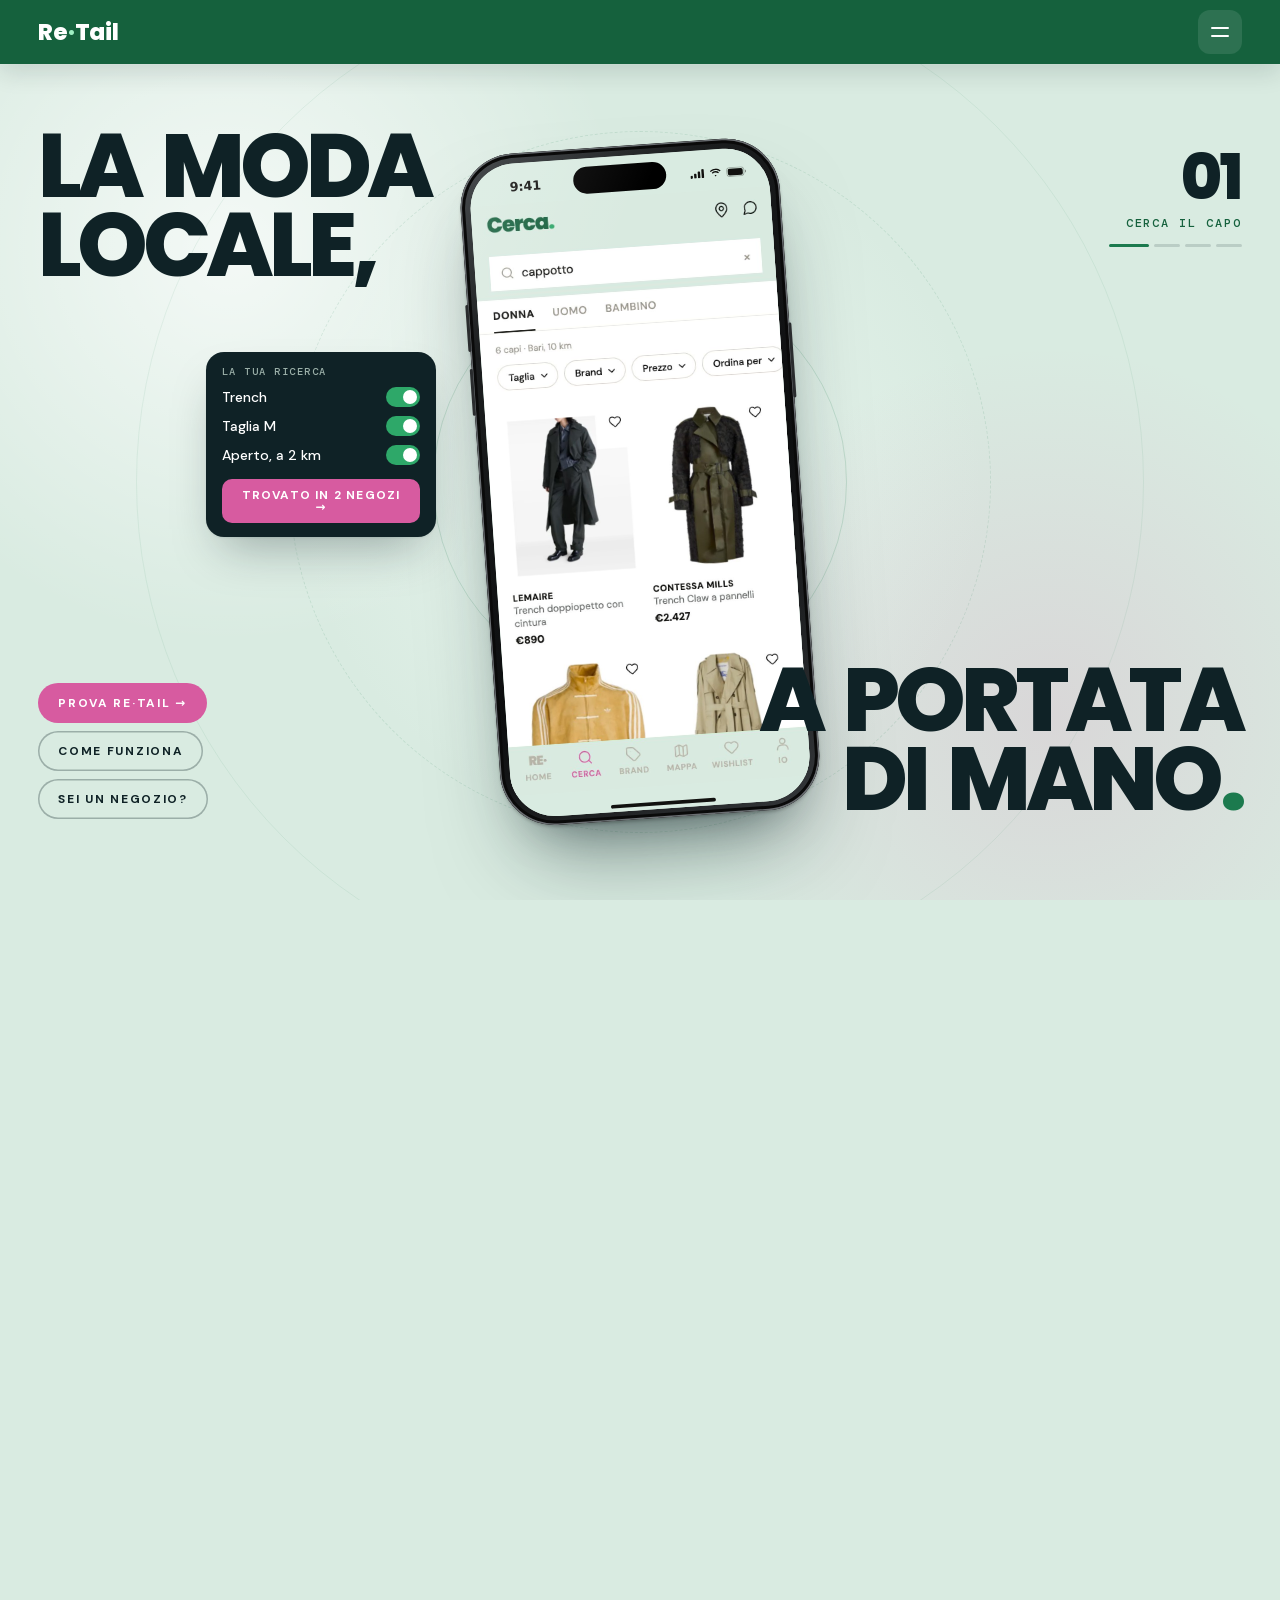
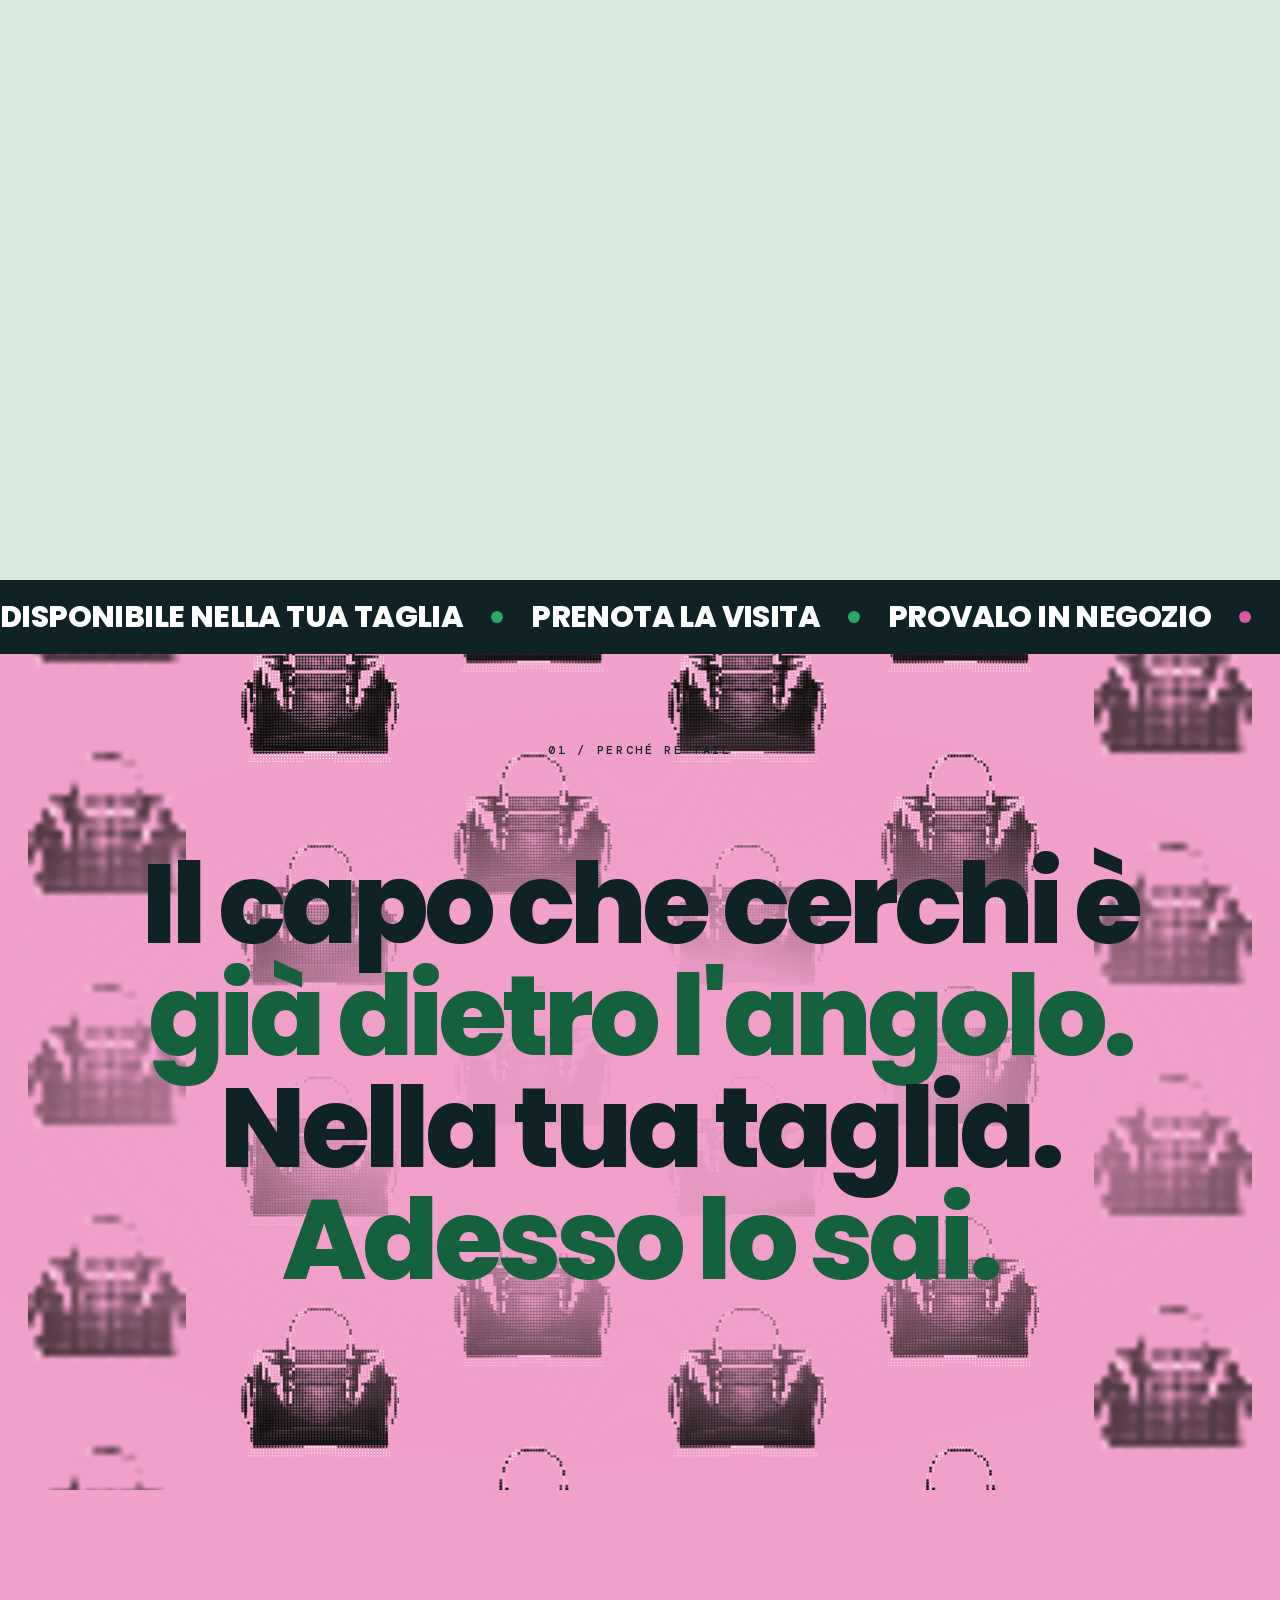
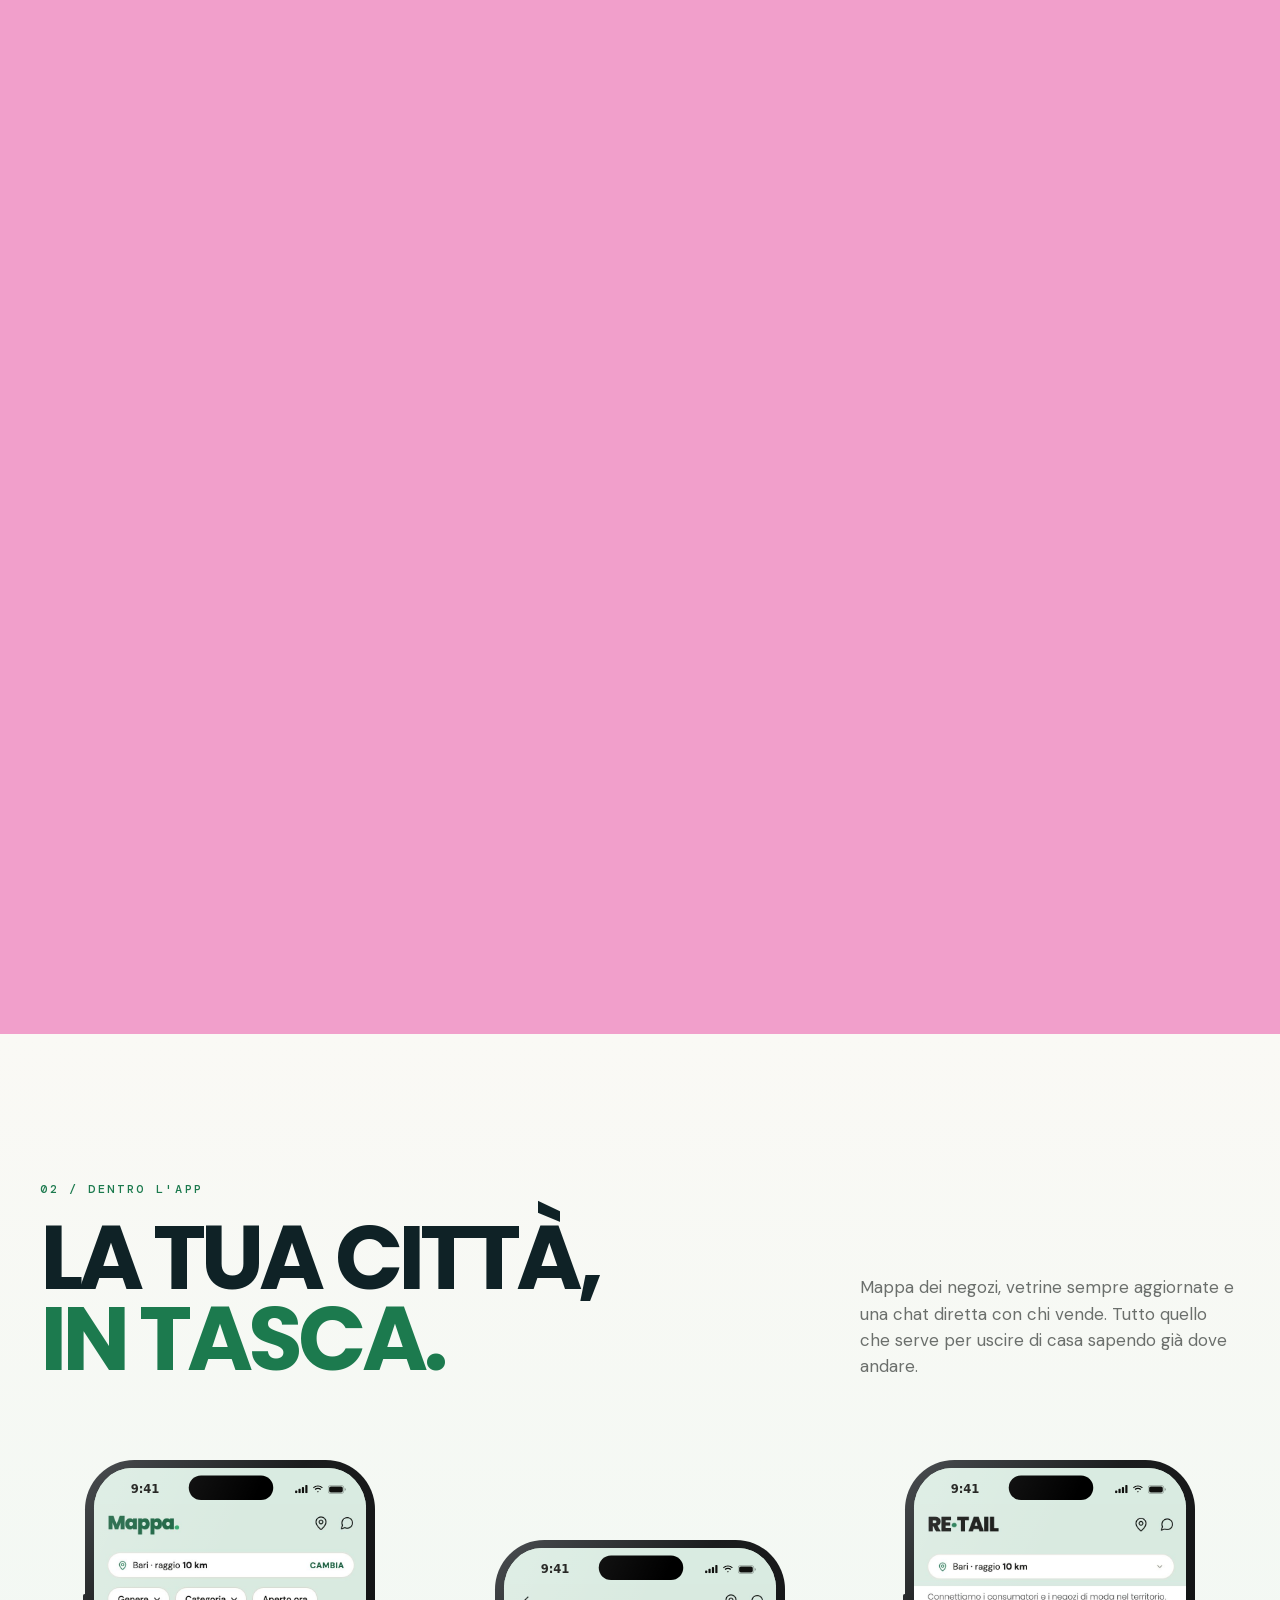
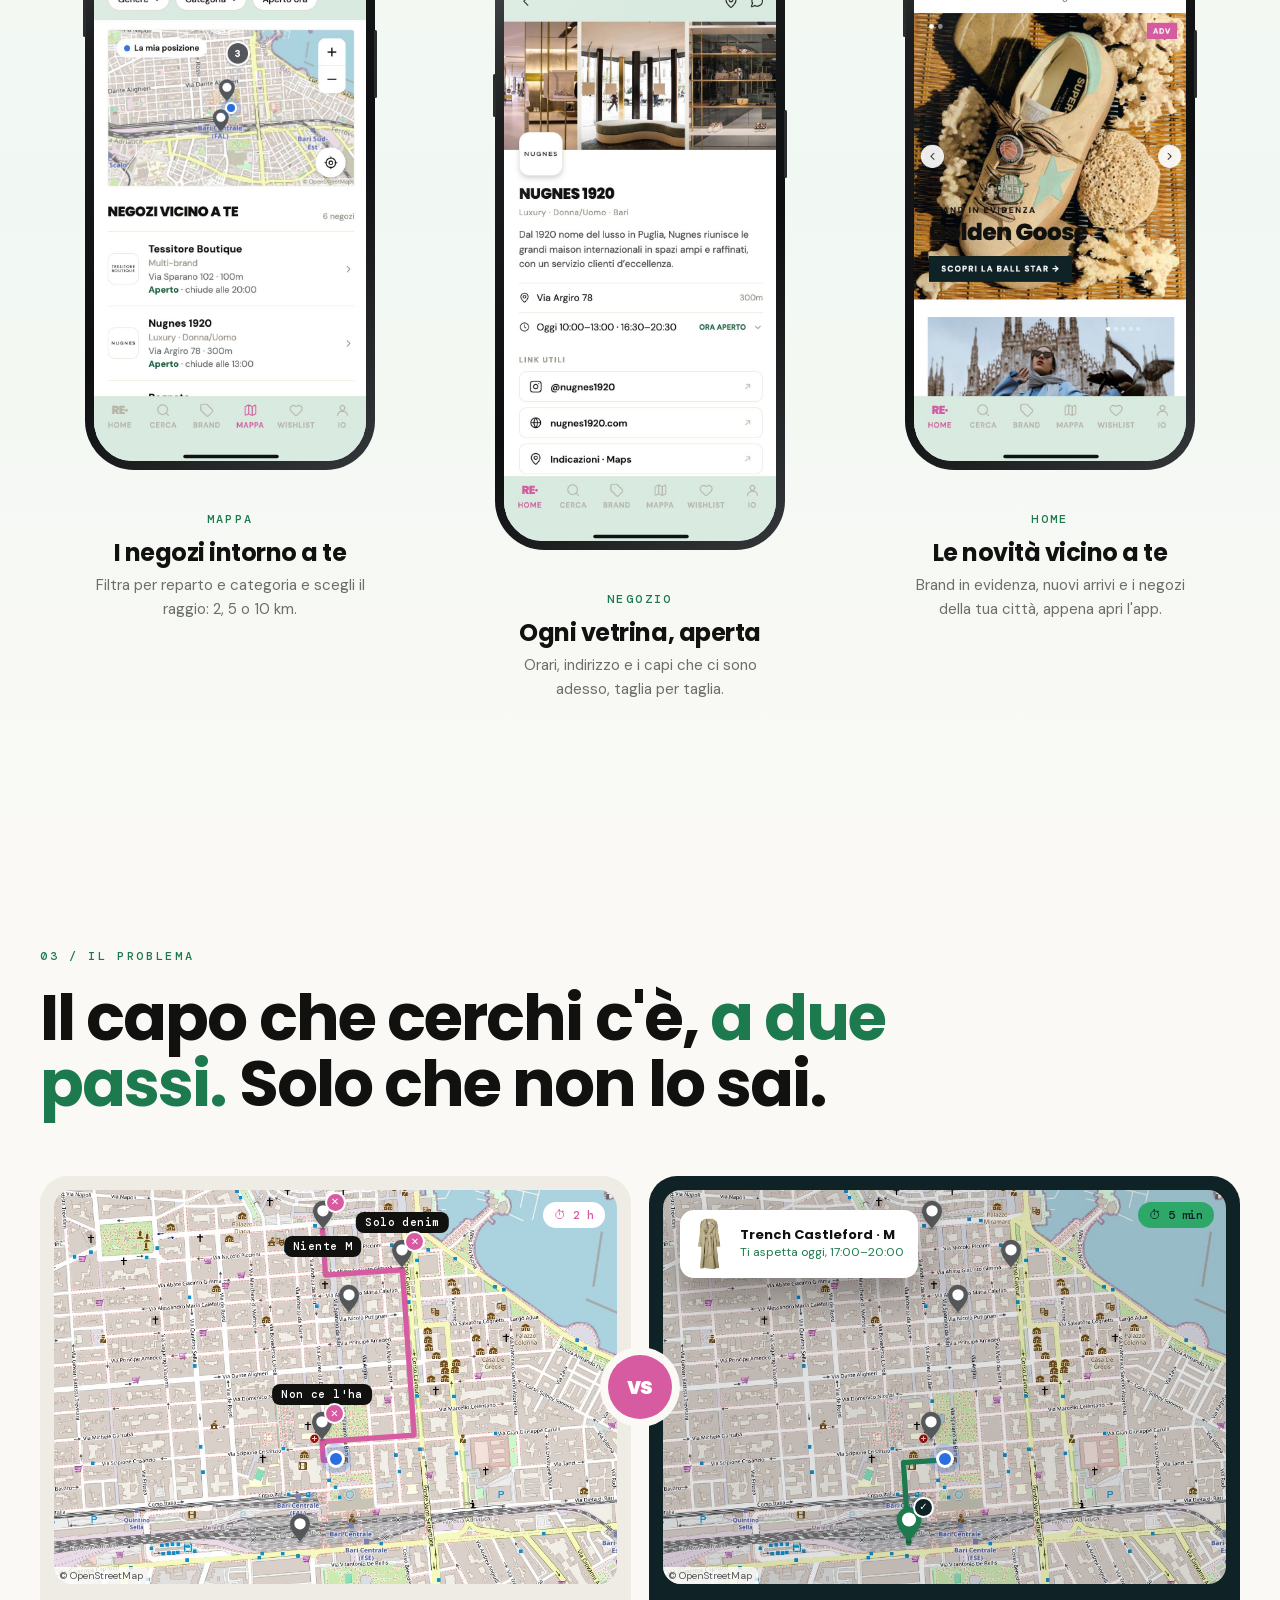
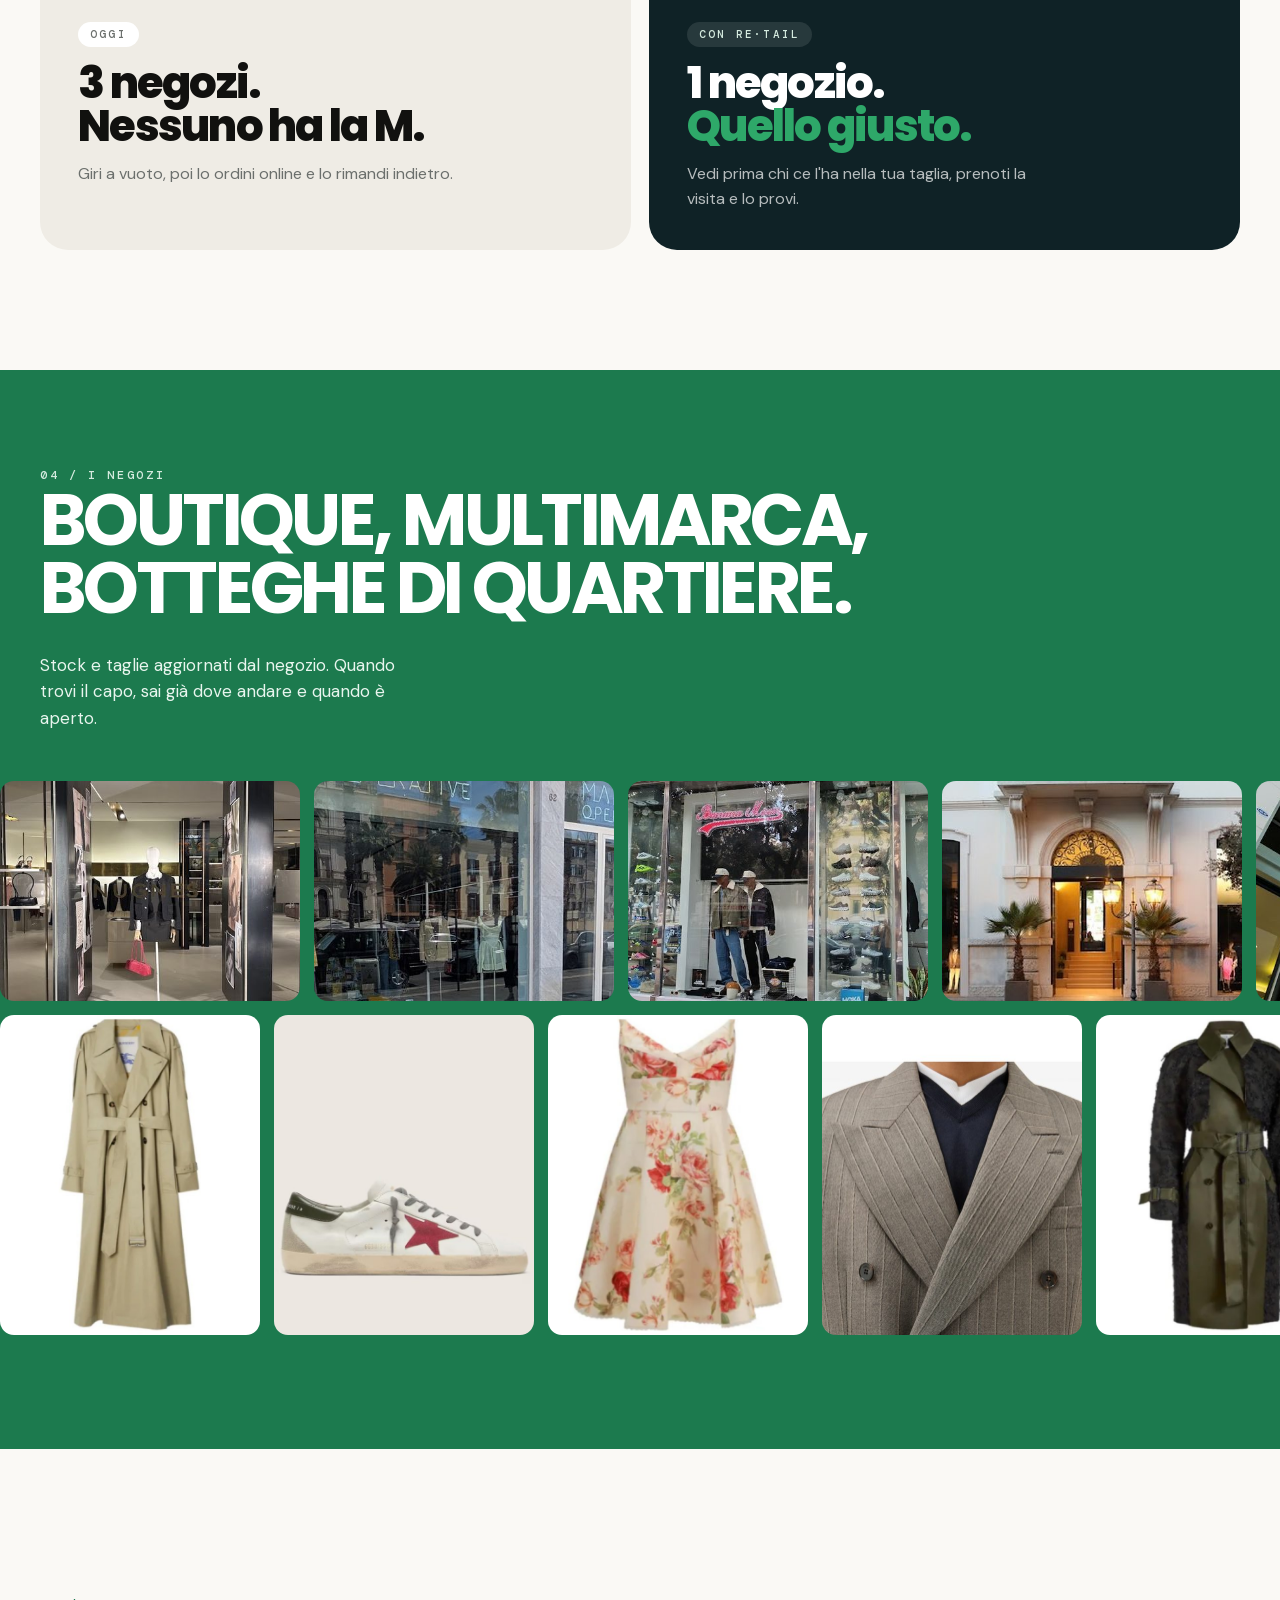
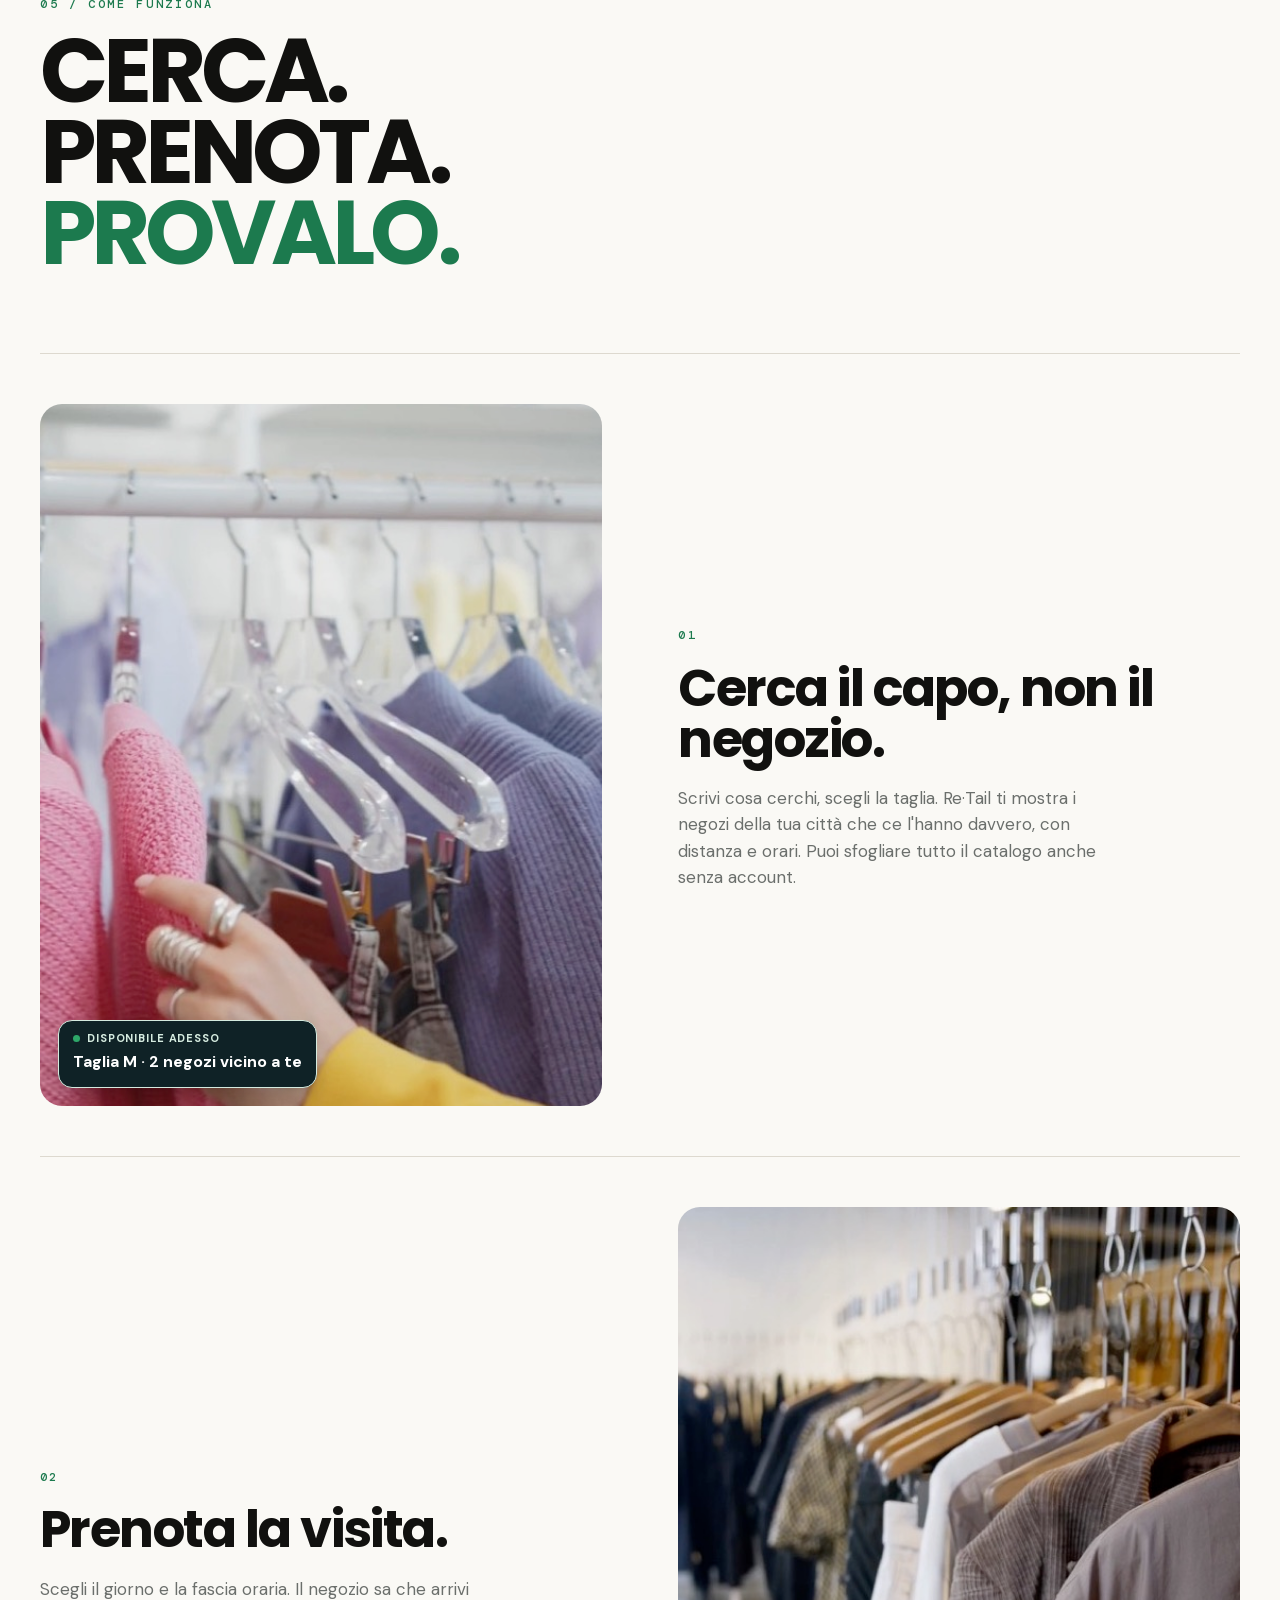
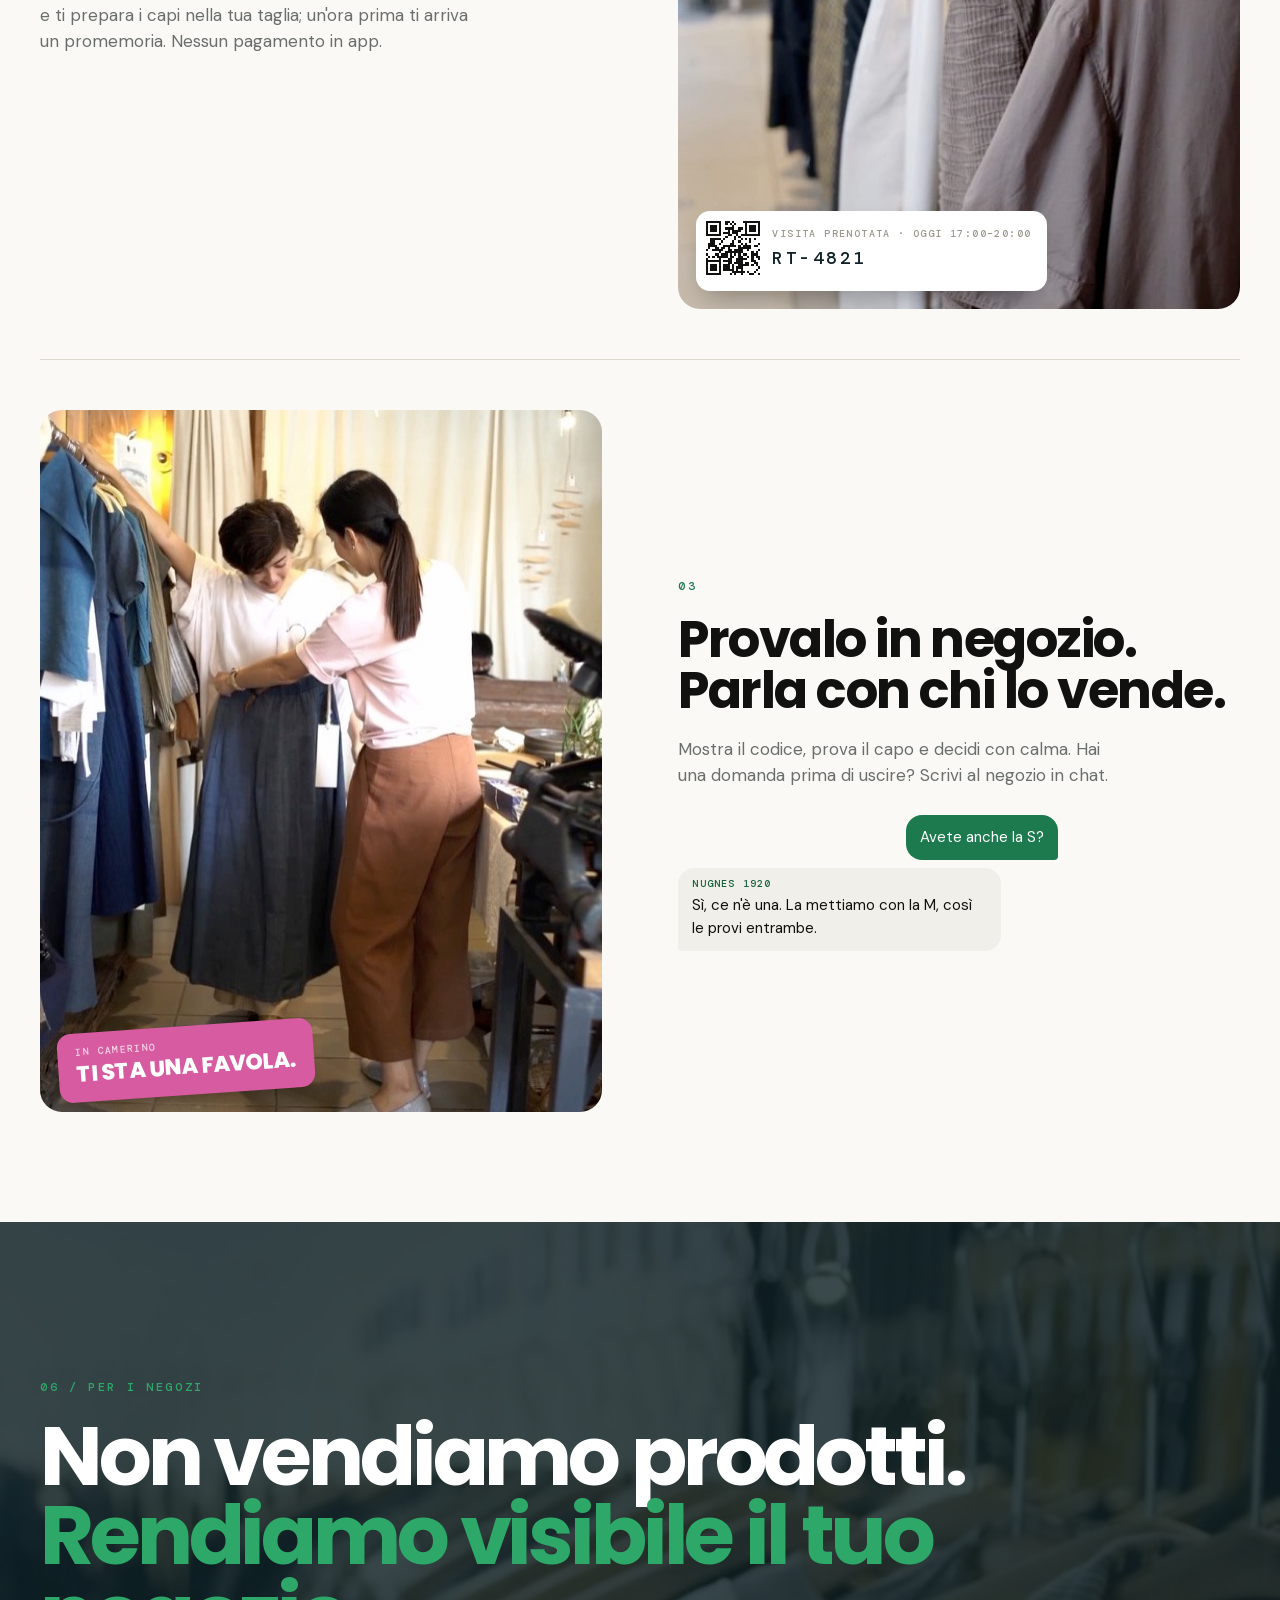
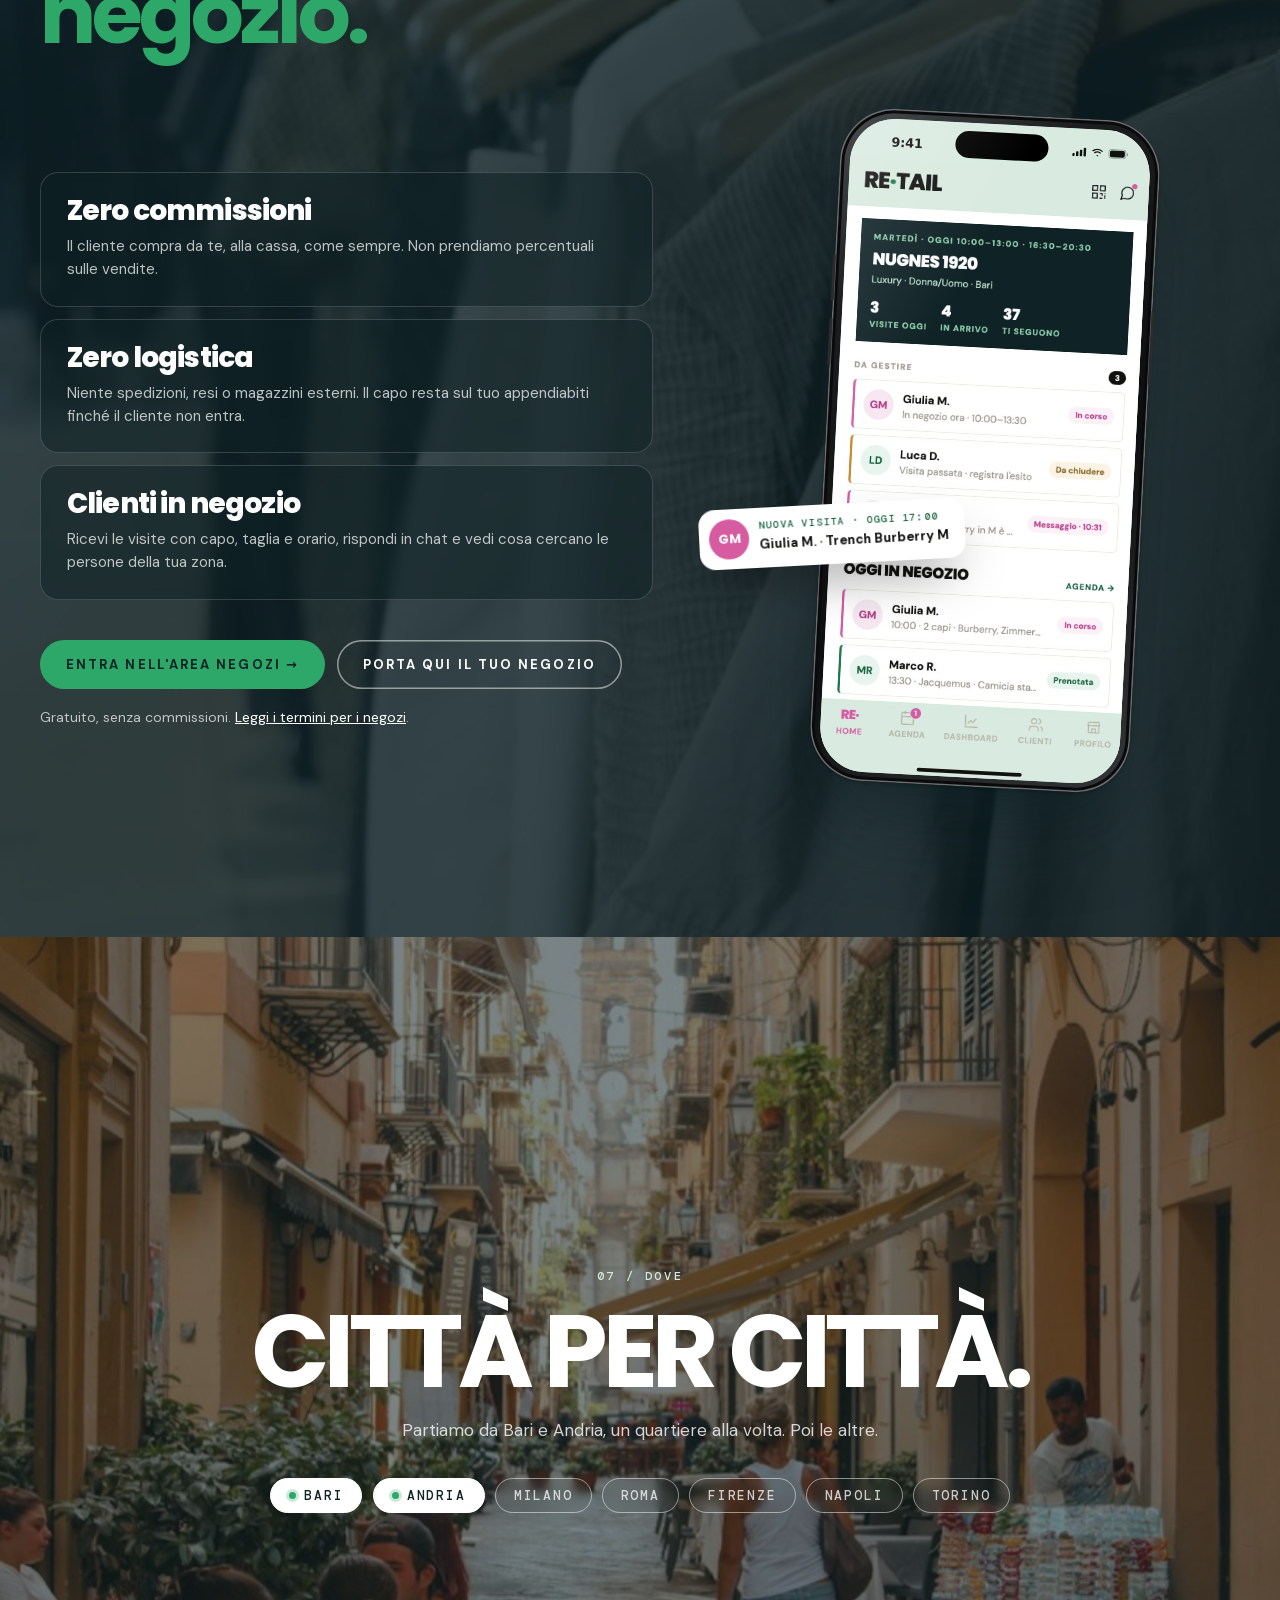
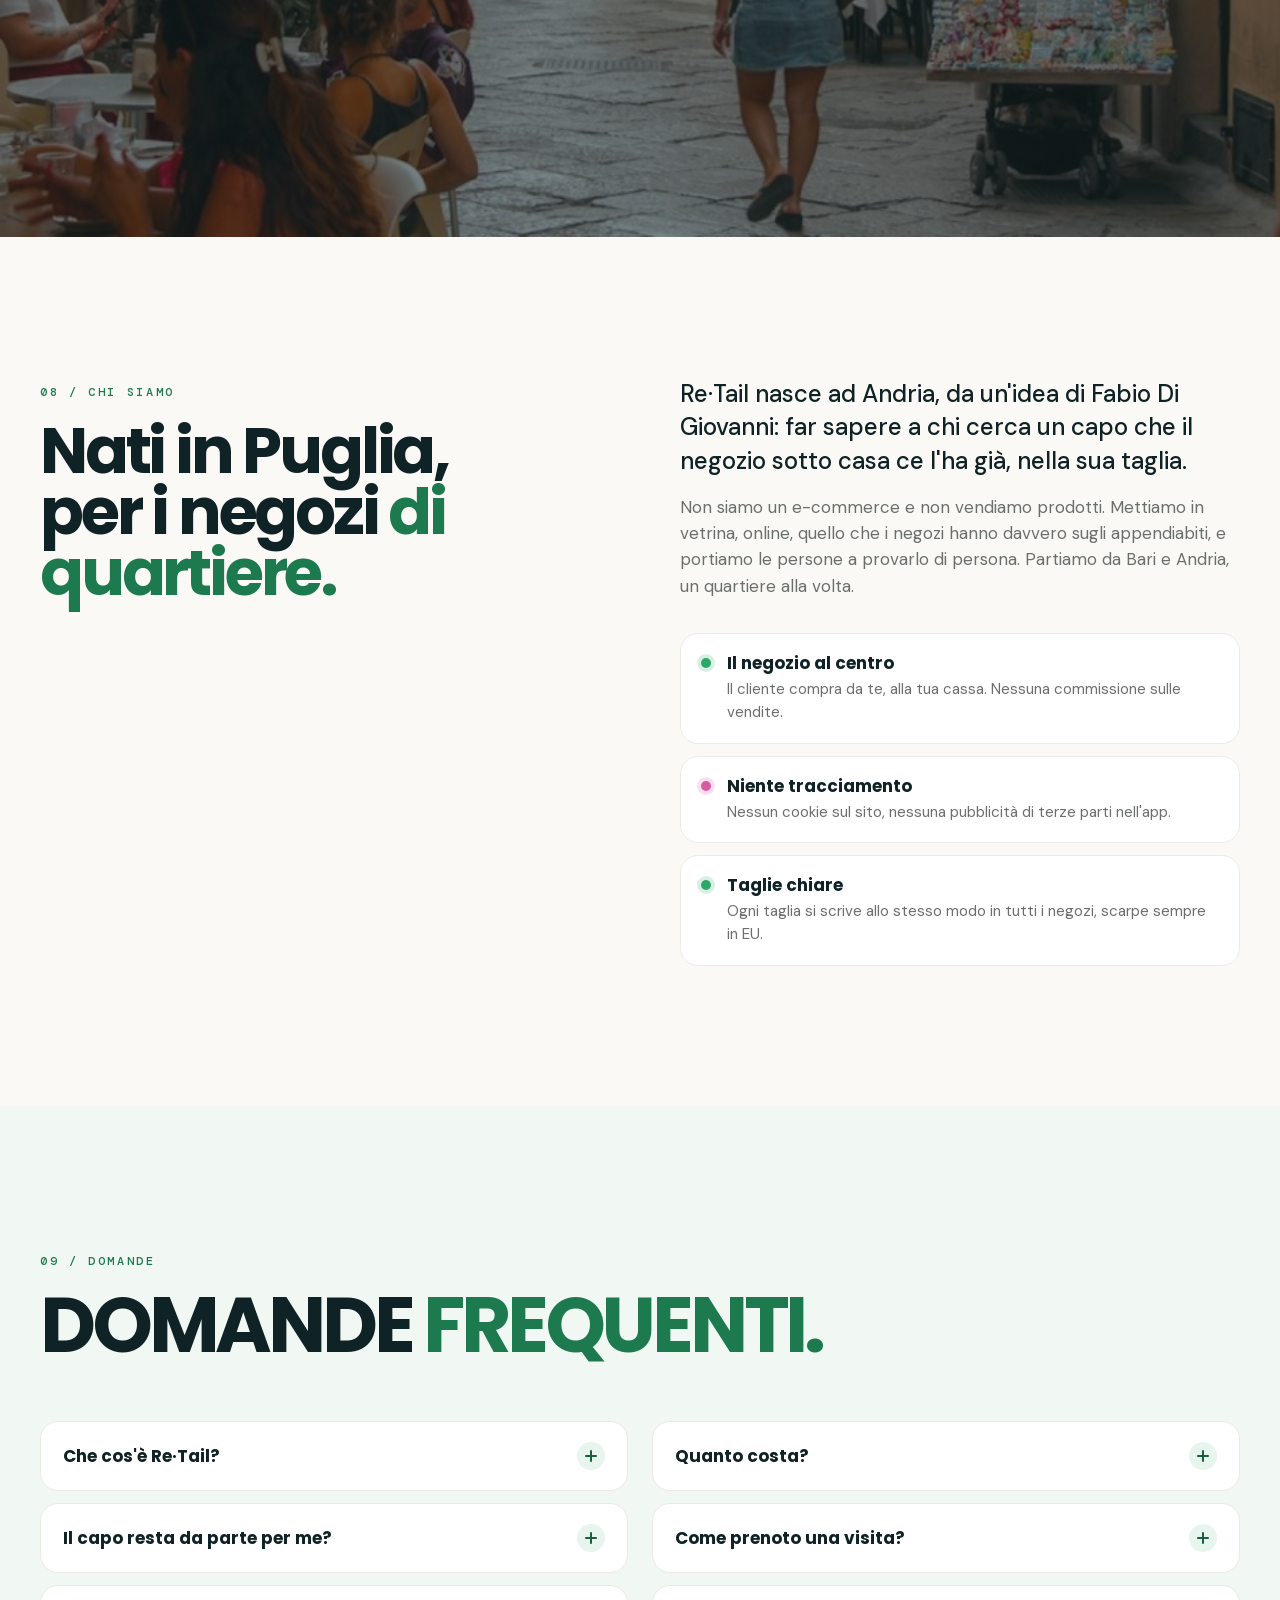
==== index.html @ c9c467ed "Site fixes: hero script no longer stops on hidden parallax items, English poster photos path, footer" ====
<!doctype html>
<html lang="it">
<head>
<meta charset="utf-8">
<script>if (location.protocol === 'http:' && location.hostname === 're-tail.it') location.replace('https://re-tail.it' + location.pathname + location.search + location.hash);</script>
<meta name="viewport" content="width=device-width, initial-scale=1">
<title>Re·Tail — La moda locale, a portata di mano</title>
<meta name="description" content="Re·Tail ti mostra quali negozi vicino a te hanno il capo che cerchi, nella tua taglia, adesso. Prenota la visita, provalo, compralo in negozio.">
<link rel="canonical" href="https://re-tail.it/">
<link rel="alternate" hreflang="it" href="https://re-tail.it/">
<link rel="alternate" hreflang="en" href="https://re-tail.it/en/">
<link rel="alternate" hreflang="x-default" href="https://re-tail.it/">
<meta property="og:type" content="website">
<meta property="og:site_name" content="Re·Tail">
<meta property="og:locale" content="it_IT">
<meta property="og:url" content="https://re-tail.it/">
<meta property="og:title" content="Re·Tail — La moda locale, a portata di mano">
<meta property="og:description" content="Re·Tail ti mostra quali negozi vicino a te hanno il capo che cerchi, nella tua taglia, adesso. Prenota la visita, provalo, compralo in negozio.">
<meta property="og:image" content="https://re-tail.it/media/og-image.jpg">
<meta property="og:image:width" content="1200">
<meta property="og:image:height" content="630">
<meta property="og:image:alt" content="Re·Tail: la moda locale, a portata di mano.">
<meta name="twitter:card" content="summary_large_image">
<script type="application/ld+json">{"@context": "https://schema.org", "@graph": [{"@type": "Organization", "@id": "https://re-tail.it/#org", "name": "Re·Tail", "url": "https://re-tail.it/", "logo": "https://re-tail.it/brand/logo-512.png", "email": "info@re-tail.it", "description": "Re·Tail mostra quali negozi vicino a te hanno il capo che cerchi, nella tua taglia, adesso."}, {"@type": "WebSite", "@id": "https://re-tail.it/#site", "name": "Re·Tail", "url": "https://re-tail.it/", "inLanguage": "it-IT", "publisher": {"@id": "https://re-tail.it/#org"}}, {"@type": "FAQPage", "@id": "https://re-tail.it/#faq", "mainEntity": [{"@type": "Question", "name": "Che cos'è Re·Tail?", "acceptedAnswer": {"@type": "Answer", "text": "Re·Tail ti mostra quali negozi fisici vicino a te hanno il capo che cerchi, nella tua taglia, adesso. Prenoti la visita, passi a provarlo e, se ti piace, lo compri direttamente in negozio."}}, {"@type": "Question", "name": "Quanto costa?", "acceptedAnswer": {"@type": "Answer", "text": "Niente: usare Re·Tail e prenotare una visita è gratuito. Paghi solo in negozio, al prezzo del negozio, e solo se decidi di comprare."}}, {"@type": "Question", "name": "Il capo resta da parte per me?", "acceptedAnswer": {"@type": "Answer", "text": "Prenoti la visita, non il capo: il negozio sa che passerai a provarlo, ma l'articolo resta in vendita fino al tuo arrivo e potrebbe essere venduto nel frattempo. La prenotazione vale fino alla fine della fascia oraria scelta, poi scade da sola."}}, {"@type": "Question", "name": "Come prenoto una visita?", "acceptedAnswer": {"@type": "Answer", "text": "Apri il capo, scegli la taglia e il negozio, poi la fascia oraria. Ricevi un codice (RT-…) con il suo QR, da mostrare in cassa quando arrivi. Puoi spostare, modificare o annullare la prenotazione quando vuoi."}}, {"@type": "Question", "name": "Le disponibilità sono aggiornate?", "acceptedAnswer": {"@type": "Answer", "text": "Le disponibilità vengono dai negozi e si aggiornano ogni volta che apri Re·Tail o fai una prenotazione. Un capo può comunque essere venduto nel frattempo: se vuoi esserne sicuro, scrivi al negozio in chat prima di passare."}}, {"@type": "Question", "name": "Posso usarlo dal computer?", "acceptedAnswer": {"@type": "Answer", "text": "Sì: Re·Tail funziona nel browser, sul computer e sul telefono, all'indirizzo app.re-tail.it. Le app per iPhone e Android arrivano presto."}}, {"@type": "Question", "name": "Dove funziona?", "acceptedAnswer": {"@type": "Answer", "text": "Partiamo da Bari e Andria, un quartiere alla volta. Puoi cercare da qualsiasi comune italiano, con la tua posizione o per nome, e vedi i negozi Re·Tail entro il raggio che scegli."}}, {"@type": "Question", "name": "Ho un negozio: quanto costa?", "acceptedAnswer": {"@type": "Answer", "text": "Oggi Re·Tail è gratuito per i negozi e non prende nessuna commissione sulle vendite. Il cliente compra da te, alla cassa, come sempre. Tutto è scritto nei termini per i negozi."}}, {"@type": "Question", "name": "Ho un negozio: come entro?", "acceptedAnswer": {"@type": "Answer", "text": "Scrivici a info@re-tail.it. Attiviamo noi il primo accesso del titolare, poi il titolare invita il suo team dall'area negozi."}}, {"@type": "Question", "name": "Re·Tail usa cookie o mi traccia?", "acceptedAnswer": {"@type": "Answer", "text": "No. Il sito non usa cookie né statistiche, e l'app non ha pubblicità né strumenti di tracciamento di terze parti. Non vendiamo i tuoi dati: i dettagli sono nell'informativa privacy."}}]}]}</script>
<meta name="theme-color" content="#15613D">
<link rel="icon" href="favicon.png">
<link rel="apple-touch-icon" href="apple-touch-icon.png">
<link rel="stylesheet" href="fonts.css">
<link rel="stylesheet" href="styles.css">
</head>
<body>

<!-- TOP BAR: dark green banner with the site sections, the shop area and the login. -->
<div class="navbar" id="navbar">
  <nav class="tb" aria-label="Sezioni del sito">
    <a class="logo" href="#top" aria-label="Re·Tail, home">Re<span class="dot">·</span>Tail</a>
    <div class="tb-links" id="tbLinks">
      <div class="tb-nav">
        <a href="#top">Home</a>
        <a href="#perche">Perché Re·Tail</a>
        <a href="#app">L'app</a>
        <a href="#come-funziona">Come funziona</a>
        <a href="#negozi">Per i negozi</a>
        <a href="#dove">Dove siamo</a>
        <a href="#domande">Domande</a>
        <a href="#contatti">Contattaci</a>
      </div>
      <div class="tb-actions">
        <a class="tb-lang" href="en/" hreflang="en" lang="en" aria-label="English version">EN</a>
        <a class="tb-btn ghost" href="area-negozi.html">Area negozi</a>
        <a class="tb-btn solid" href="accedi.html">Accedi</a>
      </div>
    </div>
    <button class="tb-menu" type="button" aria-expanded="false" aria-controls="tbLinks" aria-label="Apri il menu"><i></i><i></i></button>
  </nav>
</div>

<nav class="pill" aria-label="Navigazione">
  <a class="lnk" href="#come-funziona">Come funziona</a>
  <a class="logo" href="#top" aria-label="Re·Tail, torna all'inizio">Re<span class="dot">·</span>Tail</a>
  <a class="lnk" href="#negozi">Negozi</a>
</nav>

<!-- HERO: giant words, the phone in the middle, app cards floating around it. The phone screen changes as you scroll. -->
<header class="hero" id="top">
  <div class="stick">
    <div class="rings" aria-hidden="true"><i></i><i></i><i></i></div>
    <h1 class="giant top" data-par="-0.12" aria-label="La moda locale, a portata di mano.">La moda<br>locale,</h1>
    <div class="giant bot" data-par="0.12" aria-hidden="true">a portata<br>di mano<span class="em">.</span></div>

    <div class="hero-sub">
      <p><strong>Re·Tail</strong> ti dice quale negozio vicino a te ha il capo che cerchi, nella tua taglia, adesso.</p>
      <div class="hero-cta"><a class="btn pink" href="https://app.re-tail.it/">Prova Re·Tail →</a><a class="btn ghost" href="#come-funziona">Come funziona</a><a class="btn ghost" href="area-negozi.html">Sei un negozio?</a></div>
    </div>
    <div class="hero-step" aria-live="polite">
      <div class="n" id="stepN">01</div><div class="t" id="stepT">Cerca il capo</div>
      <div class="bars"><i></i><i></i><i></i><i></i></div>
    </div>

    <div class="device hero-phone" id="phone" data-screens="search product sheet pickup" aria-hidden="true"></div>

    <!-- Floating "stickers" around the phone: each one appears at a step of the scroll (data-at). -->
    <div class="float f-filter" data-at="0" data-to="0.72" data-par="-0.04"><div class="card">
      <span class="tag">La tua ricerca</span>
      <ul><li>Trench<i></i></li><li>Taglia M<i></i></li><li>Aperto, a 2 km<i></i></li></ul>
      <span class="go">Trovato in 2 negozi →</span>
    </div></div>
    <div class="float f-prod" data-at="0.1" data-par="-0.03"><div class="card">
      <img src="media/real/burberry-trench.jpg" alt="">
      <span><em class="badge">★ C'è nella tua taglia</em><b>Trench Castleford · M</b><small>Burberry · €1.246</small></span>
    </div></div>
    <div class="float f-store" data-at="0.25" data-par="-0.05"><div class="card">
      <img class="av logo" src="media/real/nugnes.png" alt=""><span><b>Nugnes 1920</b><small>300 m · 4 min a piedi</small></span><em><i></i>Aperto</em>
    </div></div>
    <div class="float f-zero" data-at="0.35" data-par="-0.03"><div class="card">Zero resi.<br>Zero corrieri.</div></div>
    <div class="float f-timer" data-at="0.5" data-par="-0.03"><div class="card">
      <span class="tag">⏱ La tua visita tra</span><b class="clock" id="clock">00:42:17</b><small>Nugnes 1920 · oggi 17:00–20:00</small>
    </div></div>
    <div class="float f-chat" data-at="0.75" data-par="0.04"><div class="card">
      <span class="tag">Nugnes 1920 · ora</span>La M è pronta in camerino. Ti aspettiamo! 👋
    </div></div>
  </div>
</header>

<!-- TICKER -->
<div class="ticker" aria-hidden="true">
  <div class="tk">
    <span>Disponibile nella tua taglia</span><span>Prenota la visita</span><span>Provalo in negozio</span><span>Zero commissioni</span><span>Negozi di quartiere</span><span>Chat con il negozio</span>
    <span>Disponibile nella tua taglia</span><span>Prenota la visita</span><span>Provalo in negozio</span><span>Zero commissioni</span><span>Negozi di quartiere</span><span>Chat con il negozio</span>
  </div>
</div>

<!-- MANIFESTO: one short sentence revealed word by word over a scrolling grid of halftone bags (drawn by script.js) -->
<section class="manifesto" id="perche">
  <div class="stick">
    <canvas class="pattern" id="pattern" aria-hidden="true"></canvas>
    <span class="eyebrow">01 / Perché Re·Tail</span>
    <p class="reveal" id="reveal">Il capo che cerchi è *già* *dietro* *l'angolo.* Nella tua taglia. *Adesso* *lo* *sai.*</p>
  </div>
</section>

<!-- INSIDE THE APP: three real screens -->
<section class="inside" id="app">
  <div class="wrap">
    <div class="sec-head">
      <div><span class="eyebrow">02 / Dentro l'app</span><h2>La tua città,<br><span class="g">in tasca.</span></h2></div>
      <p>Mappa dei negozi, vetrine sempre aggiornate e una chat diretta con chi vende. Tutto quello che serve per uscire di casa sapendo già dove andare.</p>
    </div>
    <div class="trio">
      <figure>
        <div class="device" data-screens="map" aria-hidden="true"></div>
        <figcaption><span class="num">Mappa</span><b>I negozi intorno a te</b><p>Filtra per reparto e categoria e scegli il raggio: 2, 5 o 10 km.</p></figcaption>
      </figure>
      <figure class="mid">
        <div class="device" data-screens="store" aria-hidden="true"></div>
        <figcaption><span class="num">Negozio</span><b>Ogni vetrina, aperta</b><p>Orari, indirizzo e i capi che ci sono adesso, taglia per taglia.</p></figcaption>
      </figure>
      <figure>
        <div class="device" data-screens="home" aria-hidden="true"></div>
        <figcaption><span class="num">Home</span><b>Le novità vicino a te</b><p>Brand in evidenza, nuovi arrivi e i negozi della tua città, appena apri l'app.</p></figcaption>
      </figure>
    </div>
  </div>
</section>

<!-- VERSUS -->
<section class="versus">
  <div class="wrap">
    <span class="eyebrow">03 / Il problema</span>
    <h2>Il capo che cerchi c'è, <span class="g">a due passi.</span> Solo che non lo sai.</h2>
    <div class="vs">
      <article class="vs-card old">
        <div class="map"><svg class="map-svg" viewBox="0 0 960 672" aria-hidden="true"><path class="route" d="M480 460 L459 461 L457 429 L614 418 L594 136 L463 145 L458 69" pathLength="1"/></svg><span class="pin " style="left:52.4%;top:31.6%;--d:0s"><svg viewBox="0 0 36 46" aria-hidden="true"><ellipse cx="18" cy="44.5" rx="4.5" ry="1.5" fill="rgba(17,17,15,.2)"/><path d="M18 44.5C17 41.5 3 30 3 17.5a15 15 0 1 1 30 0C33 30 19 41.5 18 44.5Z"/><circle cx="18" cy="17.5" r="8.5" fill="#fff"/></svg></span><span class="pin " style="left:43.7%;top:89.6%;--d:0s"><svg viewBox="0 0 36 46" aria-hidden="true"><ellipse cx="18" cy="44.5" rx="4.5" ry="1.5" fill="rgba(17,17,15,.2)"/><path d="M18 44.5C17 41.5 3 30 3 17.5a15 15 0 1 1 30 0C33 30 19 41.5 18 44.5Z"/><circle cx="18" cy="17.5" r="8.5" fill="#fff"/></svg></span><span class="pin no" style="left:47.6%;top:63.8%;--d:0.18s"><svg viewBox="0 0 36 46" aria-hidden="true"><ellipse cx="18" cy="44.5" rx="4.5" ry="1.5" fill="rgba(17,17,15,.2)"/><path d="M18 44.5C17 41.5 3 30 3 17.5a15 15 0 1 1 30 0C33 30 19 41.5 18 44.5Z"/><circle cx="18" cy="17.5" r="8.5" fill="#fff"/></svg><em>Non ce l'ha</em></span><span class="pin no" style="left:61.9%;top:20.2%;--d:1.69s"><svg viewBox="0 0 36 46" aria-hidden="true"><ellipse cx="18" cy="44.5" rx="4.5" ry="1.5" fill="rgba(17,17,15,.2)"/><path d="M18 44.5C17 41.5 3 30 3 17.5a15 15 0 1 1 30 0C33 30 19 41.5 18 44.5Z"/><circle cx="18" cy="17.5" r="8.5" fill="#fff"/></svg><em>Solo denim</em></span><span class="pin no lb" style="left:47.7%;top:10.2%;--d:2.4s"><svg viewBox="0 0 36 46" aria-hidden="true"><ellipse cx="18" cy="44.5" rx="4.5" ry="1.5" fill="rgba(17,17,15,.2)"/><path d="M18 44.5C17 41.5 3 30 3 17.5a15 15 0 1 1 30 0C33 30 19 41.5 18 44.5Z"/><circle cx="18" cy="17.5" r="8.5" fill="#fff"/></svg><em>Niente M</em></span><span class="mypos" style="left:50.0%;top:68.4%"><i></i></span><span class="osm">© OpenStreetMap</span><span class="time">⏱ 2 h</span></div>
        <div class="vs-copy"><span class="vs-tag">Oggi</span><h3>3 negozi.<br>Nessuno ha la M.</h3><p>Giri a vuoto, poi lo ordini online e lo rimandi indietro.</p></div>
      </article>
      <span class="vs-badge" aria-hidden="true">vs</span>
      <article class="vs-card new">
        <div class="map"><svg class="map-svg" viewBox="0 0 960 672" aria-hidden="true"><path class="route" d="M480 460 L410 465 L419 602" pathLength="1"/></svg><span class="pin " style="left:47.6%;top:63.8%;--d:0s"><svg viewBox="0 0 36 46" aria-hidden="true"><ellipse cx="18" cy="44.5" rx="4.5" ry="1.5" fill="rgba(17,17,15,.2)"/><path d="M18 44.5C17 41.5 3 30 3 17.5a15 15 0 1 1 30 0C33 30 19 41.5 18 44.5Z"/><circle cx="18" cy="17.5" r="8.5" fill="#fff"/></svg></span><span class="pin " style="left:52.4%;top:31.6%;--d:0s"><svg viewBox="0 0 36 46" aria-hidden="true"><ellipse cx="18" cy="44.5" rx="4.5" ry="1.5" fill="rgba(17,17,15,.2)"/><path d="M18 44.5C17 41.5 3 30 3 17.5a15 15 0 1 1 30 0C33 30 19 41.5 18 44.5Z"/><circle cx="18" cy="17.5" r="8.5" fill="#fff"/></svg></span><span class="pin " style="left:47.7%;top:10.2%;--d:0s"><svg viewBox="0 0 36 46" aria-hidden="true"><ellipse cx="18" cy="44.5" rx="4.5" ry="1.5" fill="rgba(17,17,15,.2)"/><path d="M18 44.5C17 41.5 3 30 3 17.5a15 15 0 1 1 30 0C33 30 19 41.5 18 44.5Z"/><circle cx="18" cy="17.5" r="8.5" fill="#fff"/></svg></span><span class="pin " style="left:61.9%;top:20.2%;--d:0s"><svg viewBox="0 0 36 46" aria-hidden="true"><ellipse cx="18" cy="44.5" rx="4.5" ry="1.5" fill="rgba(17,17,15,.2)"/><path d="M18 44.5C17 41.5 3 30 3 17.5a15 15 0 1 1 30 0C33 30 19 41.5 18 44.5Z"/><circle cx="18" cy="17.5" r="8.5" fill="#fff"/></svg></span><span class="pin yes" style="left:43.7%;top:89.6%;--d:2.1s"><svg viewBox="0 0 36 46" aria-hidden="true"><ellipse cx="18" cy="44.5" rx="4.5" ry="1.5" fill="rgba(17,17,15,.2)"/><path d="M18 44.5C17 41.5 3 30 3 17.5a15 15 0 1 1 30 0C33 30 19 41.5 18 44.5Z"/><circle cx="18" cy="17.5" r="8.5" fill="#fff"/></svg></span><span class="mypos" style="left:50.0%;top:68.4%"><i></i></span><span class="osm">© OpenStreetMap</span><div class="map-card"><img src="media/real/burberry-trench.jpg" alt=""><span><b>Trench Castleford · M</b><small>Ti aspetta oggi, 17:00–20:00</small></span></div><span class="time">⏱ 5 min</span></div>
        <div class="vs-copy"><span class="vs-tag">Con Re·Tail</span><h3>1 negozio.<br><span class="g">Quello giusto.</span></h3><p>Vedi prima chi ce l'ha nella tua taglia, prenoti la visita e lo provi.</p></div>
      </article>
    </div>
  </div>
</section>

<!-- SHOPS MARQUEE -->
<section class="shops" aria-label="I negozi">
  <div class="wrap shops-head">
    <div><span class="eyebrow">04 / I negozi</span><h2>Boutique, multimarca,<br>botteghe di quartiere.</h2></div>
    <p>Stock e taglie aggiornati dal negozio. Quando trovi il capo, sai già dove andare e quando è aperto.</p>
  </div>
  <div class="row" aria-hidden="true">
    <img src="media/real/negozio-nugnes-1.jpg" alt="" loading="lazy"><img src="media/real/negozio-maisonop-1.jpg" alt="" loading="lazy"><img src="media/real/negozio-bananabenz-1.jpg" alt="" loading="lazy"><img src="media/real/negozio-avantgarde-1.jpg" alt="" loading="lazy"><img src="media/real/negozio-barney-1.jpg" alt="" loading="lazy"><img src="media/real/negozio-nugnes-2.jpg" alt="" loading="lazy"><img src="media/real/negozio-maisonop-2.jpg" alt="" loading="lazy"><img src="media/real/negozio-bananabenz-2.jpg" alt="" loading="lazy"><img src="media/real/negozio-avantgarde-2.jpg" alt="" loading="lazy"><img src="media/real/negozio-barney-2.jpg" alt="" loading="lazy">
    <img src="media/real/negozio-nugnes-1.jpg" alt="" loading="lazy"><img src="media/real/negozio-maisonop-1.jpg" alt="" loading="lazy"><img src="media/real/negozio-bananabenz-1.jpg" alt="" loading="lazy"><img src="media/real/negozio-avantgarde-1.jpg" alt="" loading="lazy"><img src="media/real/negozio-barney-1.jpg" alt="" loading="lazy"><img src="media/real/negozio-nugnes-2.jpg" alt="" loading="lazy"><img src="media/real/negozio-maisonop-2.jpg" alt="" loading="lazy"><img src="media/real/negozio-bananabenz-2.jpg" alt="" loading="lazy"><img src="media/real/negozio-avantgarde-2.jpg" alt="" loading="lazy"><img src="media/real/negozio-barney-2.jpg" alt="" loading="lazy">
  </div>
  <div class="row rev" aria-hidden="true">
    <img src="media/real/burberry-trench.jpg" alt="" loading="lazy"><img src="media/real/gg-superstar.jpg" alt="" loading="lazy"><img src="media/real/zimmermann-abito.jpg" alt="" loading="lazy"><img src="media/real/vivienne-blazer.jpg" alt="" loading="lazy"><img src="media/real/contessa-trench.jpg" alt="" loading="lazy"><img src="media/real/jacquemus-camicia.jpg" alt="" loading="lazy"><img src="media/real/joseph-abito.jpg" alt="" loading="lazy"><img src="media/real/acne-jeans.jpg" alt="" loading="lazy"><img src="media/real/lemaire-trench.jpg" alt="" loading="lazy"><img src="media/real/moschino-sandali.jpg" alt="" loading="lazy"><img src="media/real/johannaortiz-abito.jpg" alt="" loading="lazy"><img src="media/real/ladoublej-pantaloni.jpg" alt="" loading="lazy">
    <img src="media/real/burberry-trench.jpg" alt="" loading="lazy"><img src="media/real/gg-superstar.jpg" alt="" loading="lazy"><img src="media/real/zimmermann-abito.jpg" alt="" loading="lazy"><img src="media/real/vivienne-blazer.jpg" alt="" loading="lazy"><img src="media/real/contessa-trench.jpg" alt="" loading="lazy"><img src="media/real/jacquemus-camicia.jpg" alt="" loading="lazy"><img src="media/real/joseph-abito.jpg" alt="" loading="lazy"><img src="media/real/acne-jeans.jpg" alt="" loading="lazy"><img src="media/real/lemaire-trench.jpg" alt="" loading="lazy"><img src="media/real/moschino-sandali.jpg" alt="" loading="lazy"><img src="media/real/johannaortiz-abito.jpg" alt="" loading="lazy"><img src="media/real/ladoublej-pantaloni.jpg" alt="" loading="lazy">
  </div>
</section>

<!-- HOW IT WORKS -->
<section class="how" id="come-funziona">
  <div class="wrap">
    <span class="eyebrow">05 / Come funziona</span>
    <h2>Cerca.<br>Prenota.<br><span class="g">Provalo.</span></h2>
    <div class="steps">
      <div class="step">
        <div class="media">
          <video src="media/appendini.mp4" poster="media/appendini.jpg" autoplay muted loop playsinline preload="metadata"></video>
          <div class="chip avail"><span class="k"><i></i>Disponibile adesso</span><b>Taglia M · 2 negozi vicino a te</b></div>
        </div>
        <div><span class="num">01</span><h3>Cerca il capo, non il negozio.</h3><p>Scrivi cosa cerchi, scegli la taglia. Re·Tail ti mostra i negozi della tua città che ce l'hanno davvero, con distanza e orari. Puoi sfogliare tutto il catalogo anche senza account.</p></div>
      </div>
      <div class="step">
        <div class="media">
          <video src="media/stender.mp4" poster="media/stender.jpg" autoplay muted loop playsinline preload="metadata"></video>
          <div class="chip code"><span data-qr="RT-4821" data-size="54"></span><span><span class="k">Visita prenotata · oggi 17:00–20:00</span><b>RT-4821</b></span></div>
        </div>
        <div><span class="num">02</span><h3>Prenota la visita.</h3><p>Scegli il giorno e la fascia oraria. Il negozio sa che arrivi e ti prepara i capi nella tua taglia; un'ora prima ti arriva un promemoria. Nessun pagamento in app.</p></div>
      </div>
      <div class="step">
        <div class="media">
          <video src="media/negozio.mp4" poster="media/negozio.jpg" autoplay muted loop playsinline preload="metadata"></video>
          <div class="chip fit"><span class="k">In camerino</span><b>Ti sta una favola.</b></div>
        </div>
        <div>
          <span class="num">03</span><h3>Provalo in negozio. Parla con chi lo vende.</h3>
          <p>Mostra il codice, prova il capo e decidi con calma. Hai una domanda prima di uscire? Scrivi al negozio in chat.</p>
          <div class="bubbles">
            <div class="bub me">Avete anche la S?</div>
            <div class="bub them"><small>Nugnes 1920</small>Sì, ce n'è una. La mettiamo con la M, così le provi entrambe.</div>
          </div>
        </div>
      </div>
    </div>
  </div>
</section>

<!-- FOR STORES -->
<section class="forstores" id="negozi">
  <video class="bgvid" src="media/stender.mp4" poster="media/stender.jpg" autoplay muted loop playsinline preload="metadata"></video>
  <div class="wrap">
    <span class="eyebrow">06 / Per i negozi</span>
    <h2>Non vendiamo prodotti. <span class="g">Rendiamo visibile il tuo negozio.</span></h2>
    <div class="fs-grid">
      <div>
        <div class="zeros">
          <div class="zero"><b>Zero commissioni</b><p>Il cliente compra da te, alla cassa, come sempre. Non prendiamo percentuali sulle vendite.</p></div>
          <div class="zero"><b>Zero logistica</b><p>Niente spedizioni, resi o magazzini esterni. Il capo resta sul tuo appendiabiti finché il cliente non entra.</p></div>
          <div class="zero"><b>Clienti in negozio</b><p>Ricevi le visite con capo, taglia e orario, rispondi in chat e vedi cosa cercano le persone della tua zona.</p></div>
        </div>
        <div class="cta-row"><a class="cta" href="area-negozi.html">Entra nell'area negozi →</a><a class="cta ghost" href="mailto:info@re-tail.it?subject=Il%20mio%20negozio%20su%20Re%C2%B7Tail">Porta qui il tuo negozio</a></div>
        <p class="fs-note">Gratuito, senza commissioni. <a href="termini-negozi.html">Leggi i termini per i negozi</a>.</p>
      </div>
      <div class="fs-phone">
        <div class="device" data-screens="partner" aria-hidden="true"></div>
        <div class="toast"><span class="av">GM</span><span><small>Nuova visita · oggi 17:00</small><b>Giulia M. · Trench Burberry M</b></span></div>
      </div>
    </div>
  </div>
</section>

<!-- CITIES -->
<section class="cities" id="dove">
  <img src="media/foto/via-2.jpg" alt="" loading="lazy">
  <div class="in">
    <span class="eyebrow" style="color:var(--mint200)">07 / Dove</span>
    <h2 style="margin-top:18px">Città per città.</h2>
    <p>Partiamo da Bari e Andria, un quartiere alla volta. Poi le altre.</p>
    <div class="city-list"><span class="on"><i></i>Bari</span><span class="on"><i></i>Andria</span><span>Milano</span><span>Roma</span><span>Firenze</span><span>Napoli</span><span>Torino</span></div>
  </div>
</section>

<!-- ABOUT -->
<section class="about" id="chi-siamo">
  <div class="wrap about-grid">
    <div>
      <span class="eyebrow">08 / Chi siamo</span>
      <h2>Nati in Puglia,<br>per i negozi <span class="g">di quartiere.</span></h2>
    </div>
    <div class="about-txt">
      <p class="about-lead">Re·Tail nasce ad Andria, da un'idea di Fabio Di Giovanni: far sapere a chi cerca un capo che il negozio sotto casa ce l'ha già, nella sua taglia.</p>
      <p>Non siamo un e-commerce e non vendiamo prodotti. Mettiamo in vetrina, online, quello che i negozi hanno davvero sugli appendiabiti, e portiamo le persone a provarlo di persona. Partiamo da Bari e Andria, un quartiere alla volta.</p>
      <ul class="values">
        <li><b>Il negozio al centro</b><span>Il cliente compra da te, alla tua cassa. Nessuna commissione sulle vendite.</span></li>
        <li><b>Niente tracciamento</b><span>Nessun cookie sul sito, nessuna pubblicità di terze parti nell'app.</span></li>
        <li><b>Taglie chiare</b><span>Ogni taglia si scrive allo stesso modo in tutti i negozi, scarpe sempre in EU.</span></li>
      </ul>
    </div>
  </div>
</section>

<!-- FAQ -->
<section class="faq" id="domande">
  <div class="wrap">
    <span class="eyebrow">09 / Domande</span>
    <h2>Domande <span class="g">frequenti.</span></h2>
    <div class="faq-list">
      <details class="qa"><summary>Che cos'è Re·Tail?<i aria-hidden="true"></i></summary><p>Re·Tail ti mostra quali negozi fisici vicino a te hanno il capo che cerchi, nella tua taglia, adesso. Prenoti la visita, passi a provarlo e, se ti piace, lo compri direttamente in negozio.</p></details>
      <details class="qa"><summary>Quanto costa?<i aria-hidden="true"></i></summary><p>Niente: usare Re·Tail e prenotare una visita è gratuito. Paghi solo in negozio, al prezzo del negozio, e solo se decidi di comprare.</p></details>
      <details class="qa"><summary>Il capo resta da parte per me?<i aria-hidden="true"></i></summary><p>Prenoti la visita, non il capo: il negozio sa che passerai a provarlo, ma l'articolo resta in vendita fino al tuo arrivo e potrebbe essere venduto nel frattempo. La prenotazione vale fino alla fine della fascia oraria scelta, poi scade da sola.</p></details>
      <details class="qa"><summary>Come prenoto una visita?<i aria-hidden="true"></i></summary><p>Apri il capo, scegli la taglia e il negozio, poi la fascia oraria. Ricevi un codice (RT-…) con il suo QR, da mostrare in cassa quando arrivi. Puoi spostare, modificare o annullare la prenotazione quando vuoi.</p></details>
      <details class="qa"><summary>Le disponibilità sono aggiornate?<i aria-hidden="true"></i></summary><p>Le disponibilità vengono dai negozi e si aggiornano ogni volta che apri Re·Tail o fai una prenotazione. Un capo può comunque essere venduto nel frattempo: se vuoi esserne sicuro, scrivi al negozio in chat prima di passare.</p></details>
      <details class="qa"><summary>Posso usarlo dal computer?<i aria-hidden="true"></i></summary><p>Sì: Re·Tail funziona nel browser, sul computer e sul telefono, all'indirizzo <a href="https://app.re-tail.it/">app.re-tail.it</a>. Le app per iPhone e Android arrivano presto.</p></details>
      <details class="qa"><summary>Dove funziona?<i aria-hidden="true"></i></summary><p>Partiamo da Bari e Andria, un quartiere alla volta. Puoi cercare da qualsiasi comune italiano, con la tua posizione o per nome, e vedi i negozi Re·Tail entro il raggio che scegli.</p></details>
      <details class="qa"><summary>Ho un negozio: quanto costa?<i aria-hidden="true"></i></summary><p>Oggi Re·Tail è gratuito per i negozi e non prende nessuna commissione sulle vendite. Il cliente compra da te, alla cassa, come sempre. Tutto è scritto nei <a href="termini-negozi.html">termini per i negozi</a>.</p></details>
      <details class="qa"><summary>Ho un negozio: come entro?<i aria-hidden="true"></i></summary><p>Scrivici a <a href="mailto:info@re-tail.it">info@re-tail.it</a>. Attiviamo noi il primo accesso del titolare, poi il titolare invita il suo team dall'<a href="area-negozi.html">area negozi</a>.</p></details>
      <details class="qa"><summary>Re·Tail usa cookie o mi traccia?<i aria-hidden="true"></i></summary><p>No. Il sito non usa cookie né statistiche, e l'app non ha pubblicità né strumenti di tracciamento di terze parti. Non vendiamo i tuoi dati: i dettagli sono nell'<a href="privacy.html">informativa privacy</a>.</p></details>
    </div>
    <p class="faq-more">Altre domande? Le trovi tutte <a href="https://app.re-tail.it/faq">nella piattaforma</a>, oppure scrivici a <a href="mailto:info@re-tail.it">info@re-tail.it</a>.</p>
  </div>
</section>

<!-- DOWNLOAD -->
<section class="download" id="contatti">
  <div class="wrap">
    <div class="dl-card">
      <div class="dl-copy">
        <span class="eyebrow">10 / L'app</span>
        <h2>Il tuo prossimo capo è dietro <span class="g">l'angolo.</span></h2>
        <p>Usa Re·Tail subito dal browser, sul computer o sul telefono. Senza scaricare niente.</p>
        <div class="dl-actions"><a class="cta" href="https://app.re-tail.it/">Apri Re·Tail →</a><a class="cta ghost" href="https://app.re-tail.it/auth">Accedi o registrati</a></div>
        <div class="dl-soon"><span class="k">Presto anche come app</span><span class="os"><svg viewBox="0 0 24 24" width="16" height="16" fill="currentColor" aria-hidden="true"><path d="M16.4 12.6c0-2.4 2-3.6 2.1-3.7-1.1-1.7-2.9-1.9-3.5-1.9-1.5-.2-2.9.9-3.7.9-.8 0-1.9-.9-3.2-.8-1.6 0-3.1 1-4 2.4-1.7 3-.4 7.3 1.2 9.7.8 1.2 1.8 2.5 3 2.4 1.2 0 1.7-.8 3.1-.8 1.5 0 1.9.8 3.2.8 1.3 0 2.2-1.2 3-2.4.9-1.3 1.3-2.7 1.3-2.8 0 0-2.5-1-2.5-3.8zM14 5.4c.7-.8 1.1-1.9 1-3-1 0-2.1.7-2.8 1.5-.6.7-1.2 1.8-1 2.9 1.1.1 2.1-.6 2.8-1.4z"/></svg>iPhone</span><span class="os"><svg viewBox="0 0 24 24" width="15" height="15" aria-hidden="true"><path d="M3.6 2.3 13.4 12l-9.8 9.7c-.4-.2-.6-.6-.6-1.1V3.4c0-.5.2-.9.6-1.1z" fill="#2EA869"/><path d="m16.7 8.7-3.3 3.3-9.8-9.7c.3-.2.8-.2 1.2 0z" fill="#9FF0C4"/><path d="m16.7 15.3-11.9 6.4c-.4.2-.9.2-1.2 0l9.8-9.7z" fill="#D75BA0"/><path d="m20.4 10.7-3.7-2-3.3 3.3 3.3 3.3 3.7-2c1-.6 1-2 0-2.6z" fill="#F5C64A"/></svg>Android</span></div>
      </div>
      <div class="dl-visual" aria-hidden="true">
        <div class="device" data-screens="home"></div>
        <div class="dl-qr"><img src="media/qr-app.svg" alt="" width="104" height="104"><span><b>Dal telefono</b><small>Inquadra il codice e si apre Re·Tail.</small></span></div>
      </div>
    </div>
    <p class="dl-contact">Domande, idee, un negozio da segnalare? <a href="mailto:info@re-tail.it">Scrivici a info@re-tail.it</a></p>
  </div>
</section>

<footer>
  <div class="wrap">
    <div class="foot">
      <div><span class="logo">Re<span class="dot">·</span>Tail</span><p class="tag">La moda locale, a portata di mano. Trova il capo nella tua taglia nei negozi vicino a te.</p></div>
      <div><h4>Re·Tail</h4><ul><li><a href="https://app.re-tail.it/">Apri la piattaforma</a></li><li><a href="area-negozi.html">Area negozi</a></li><li><a href="#come-funziona">Come funziona</a></li><li><a href="#chi-siamo">Chi siamo</a></li><li><a href="#domande">Domande frequenti</a></li><li><a href="mailto:info@re-tail.it">info@re-tail.it</a></li></ul></div>
      <div><h4>Legale</h4><ul><li><a href="privacy.html">Informativa privacy</a></li><li><a href="termini.html">Termini di servizio</a></li><li><a href="termini-negozi.html">Termini per i negozi</a></li></ul></div>
    </div>
    <div class="legal"><span>© 2026 Re·Tail · Marchi, loghi e foto dei capi appartengono ai rispettivi titolari.</span><span>Foto: <a href="https://unsplash.com/license">Unsplash</a> · Video: <a href="https://www.pexels.com/license/">Pexels</a></span></div>
  </div>
</footer>

<script src="app-ui.js"></script>
<script src="nav.js"></script>
<script src="script.js"></script>
</body>
</html>
---- fonts.css ----
@font-face {
  font-family: 'DM Mono';
  font-style: normal;
  font-weight: 400;
  font-display: swap;
  src: url(fonts/DMMono-400.woff2) format('woff2');
  unicode-range: U+0000-00FF, U+0131, U+0152-0153, U+02BB-02BC, U+02C6, U+02DA, U+02DC, U+0304, U+0308, U+0329, U+2000-206F, U+20AC, U+2122, U+2191, U+2193, U+2212, U+2215, U+FEFF, U+FFFD;
}
@font-face {
  font-family: 'DM Mono';
  font-style: normal;
  font-weight: 500;
  font-display: swap;
  src: url(fonts/DMMono-500.woff2) format('woff2');
  unicode-range: U+0000-00FF, U+0131, U+0152-0153, U+02BB-02BC, U+02C6, U+02DA, U+02DC, U+0304, U+0308, U+0329, U+2000-206F, U+20AC, U+2122, U+2191, U+2193, U+2212, U+2215, U+FEFF, U+FFFD;
}
@font-face {
  font-family: 'DM Sans';
  font-style: normal;
  font-weight: 400;
  font-display: swap;
  src: url(fonts/DMSans-400.woff2) format('woff2');
  unicode-range: U+0000-00FF, U+0131, U+0152-0153, U+02BB-02BC, U+02C6, U+02DA, U+02DC, U+0304, U+0308, U+0329, U+2000-206F, U+20AC, U+2122, U+2191, U+2193, U+2212, U+2215, U+FEFF, U+FFFD;
}
@font-face {
  font-family: 'DM Sans';
  font-style: normal;
  font-weight: 500;
  font-display: swap;
  src: url(fonts/DMSans-500.woff2) format('woff2');
  unicode-range: U+0000-00FF, U+0131, U+0152-0153, U+02BB-02BC, U+02C6, U+02DA, U+02DC, U+0304, U+0308, U+0329, U+2000-206F, U+20AC, U+2122, U+2191, U+2193, U+2212, U+2215, U+FEFF, U+FFFD;
}
@font-face {
  font-family: 'DM Sans';
  font-style: normal;
  font-weight: 700;
  font-display: swap;
  src: url(fonts/DMSans-700.woff2) format('woff2');
  unicode-range: U+0000-00FF, U+0131, U+0152-0153, U+02BB-02BC, U+02C6, U+02DA, U+02DC, U+0304, U+0308, U+0329, U+2000-206F, U+20AC, U+2122, U+2191, U+2193, U+2212, U+2215, U+FEFF, U+FFFD;
}
@font-face {
  font-family: 'Poppins';
  font-style: normal;
  font-weight: 500;
  font-display: swap;
  src: url(fonts/Poppins-500.woff2) format('woff2');
  unicode-range: U+0000-00FF, U+0131, U+0152-0153, U+02BB-02BC, U+02C6, U+02DA, U+02DC, U+0304, U+0308, U+0329, U+2000-206F, U+20AC, U+2122, U+2191, U+2193, U+2212, U+2215, U+FEFF, U+FFFD;
}
@font-face {
  font-family: 'Poppins';
  font-style: normal;
  font-weight: 700;
  font-display: swap;
  src: url(fonts/Poppins-700.woff2) format('woff2');
  unicode-range: U+0000-00FF, U+0131, U+0152-0153, U+02BB-02BC, U+02C6, U+02DA, U+02DC, U+0304, U+0308, U+0329, U+2000-206F, U+20AC, U+2122, U+2191, U+2193, U+2212, U+2215, U+FEFF, U+FFFD;
}
@font-face {
  font-family: 'Poppins';
  font-style: normal;
  font-weight: 800;
  font-display: swap;
  src: url(fonts/Poppins-800.woff2) format('woff2');
  unicode-range: U+0000-00FF, U+0131, U+0152-0153, U+02BB-02BC, U+02C6, U+02DA, U+02DC, U+0304, U+0308, U+0329, U+2000-206F, U+20AC, U+2122, U+2191, U+2193, U+2212, U+2215, U+FEFF, U+FFFD;
}
---- styles.css ----
/* Re·Tail website. Tokens from src/theme/retail.ts (the app's design system). */
:root {
  --pine: #0F2226;
  --em600: #15613D;
  --em500: #1C7A4E;
  --em400: #2EA869;
  --mint200: #D5EBDF;
  --mint100: #E8F5EE;
  --mint50: #F1F8F3;
  --wash: #D9EBE1;
  --ink: #11110F;
  --pink: #D75BA0;
  --pink-soft: #F19FCB;
  --text2: #6B6F6C;
  --text3: #9A968B;
  --line: #ECEAE3;
  --line-soft: #F1EFE9;
  --border: #DDD9CF;
  --img-bg: #EDEAE3;
  --nav-off: #B8B4A8;
  --paper: #FAF9F5;
  --white: #FFFFFF;
  --display: 'Poppins', system-ui, sans-serif;
  --body: 'DM Sans', system-ui, sans-serif;
  --mono: 'DM Mono', ui-monospace, monospace;
  --ease: cubic-bezier(0.16, 1, 0.3, 1);
}

* { box-sizing: border-box; }
html { -webkit-text-size-adjust: 100%; }
body {
  margin: 0;
  background: var(--paper);
  color: var(--ink);
  font: 400 17px/1.55 var(--body);
  -webkit-font-smoothing: antialiased;
  overflow-x: hidden;
}
img, video { display: block; max-width: 100%; }
a { color: inherit; }
h1, h2, h3 { font-family: var(--display); margin: 0; letter-spacing: -0.03em; }
p { margin: 0; }
figure { margin: 0; }
.g { color: var(--em500); }

.eyebrow {
  font: 500 12px/1 var(--mono);
  letter-spacing: 0.22em;
  text-transform: uppercase;
  color: var(--em500);
}
.dot { color: var(--em400); }
.wrap { width: min(1200px, 100% - 40px); margin: 0 auto; }

/* Wordmark: Re·Tail in Poppins ExtraBold, like the app header */
.logo { font: 800 20px/1 var(--display); letter-spacing: -0.02em; text-decoration: none; white-space: nowrap; }
.logo .dot { margin: 0 0.02em; }

/* Floating pill nav at the bottom */
.pill {
  position: fixed; left: 50%; bottom: 18px; z-index: 50;
  transform: translateX(-50%);
  display: flex; align-items: center; gap: 4px;
  padding: 6px;
  background: rgba(255, 255, 255, 0.86);
  backdrop-filter: blur(14px); -webkit-backdrop-filter: blur(14px);
  border: 1px solid rgba(15, 34, 38, 0.08);
  border-radius: 999px;
  box-shadow: 0 10px 30px rgba(15, 34, 38, 0.12);
  transition: opacity .4s, transform .5s var(--ease);
}
/* Hidden while the hero is on screen, where it would cover the big words. */
.pill.away { opacity: 0; transform: translate(-50%, 24px); pointer-events: none; }
.pill a { text-decoration: none; }
.pill .lnk { font: 500 11px/1 var(--mono); letter-spacing: 0.14em; text-transform: uppercase; padding: 12px 14px; border-radius: 999px; color: var(--text2); transition: background .2s, color .2s; }
.pill .lnk:hover { background: var(--mint100); color: var(--em600); }
.pill .logo { font-size: 17px; padding: 10px 16px; background: var(--pine); color: var(--white); border-radius: 999px; }

.btn { display: inline-flex; align-items: center; padding: 14px 20px; background: var(--pine); color: var(--white); text-decoration: none; font: 700 12px/1 var(--body); letter-spacing: .14em; text-transform: uppercase; border-radius: 999px; transition: transform .3s var(--ease), background .2s; }
.btn:hover { transform: translateY(-2px); background: var(--em600); }
.btn.ghost { background: transparent; color: var(--pine); box-shadow: inset 0 0 0 1.5px rgba(15, 34, 38, .3); }
.btn.ghost:hover { background: var(--white); }
.btn.pink { background: var(--pink); }
.btn.pink:hover { background: #C94C92; }

/* ---------- PHONE (realistic iPhone; real app screenshots at 402 × 874 points, scaled) ---------- */
.device {
  --w: 300px;
  --s: .7;
  position: relative;
  width: var(--w);
  padding: calc(var(--w) * .03);
  border-radius: calc(var(--w) * .17);
  background: linear-gradient(140deg, #4b4f52 0%, #1b1d1e 22%, #0d0e0f 60%, #34373a 100%);
  box-shadow:
    inset 0 0 0 1.5px #6a6e72,
    inset 0 0 0 calc(var(--w) * .014) #0a0a0a,
    0 2px 3px rgba(0, 0, 0, .2),
    0 50px 90px -30px rgba(15, 34, 38, .55),
    0 30px 50px -40px rgba(15, 34, 38, .6);
}
.device::before, .device::after { /* side buttons */
  content: ''; position: absolute; width: 3px; border-radius: 2px; background: #2a2c2e;
}
.device::before { left: -2px; top: 22%; height: 7%; box-shadow: 0 calc(var(--w) * .2) 0 #2a2c2e; }
.device::after { right: -2px; top: 28%; height: 11%; }
.glass { position: relative; aspect-ratio: 402 / 874; border-radius: calc(var(--w) * .14); overflow: hidden; background: #D9EBE1; isolation: isolate; }
.glass::after { /* soft reflection */
  content: ''; position: absolute; inset: 0; z-index: 20; pointer-events: none;
  background: linear-gradient(115deg, rgba(255, 255, 255, .16) 0%, rgba(255, 255, 255, 0) 32%);
}
.ui {
  position: absolute; left: 0; top: 0; width: 402px; height: 874px;
  transform: scale(var(--s)); transform-origin: 0 0;
  font: 400 15px/1.35 var(--body); color: var(--ink);
  text-align: left; letter-spacing: 0;
}
.ui::after { /* home indicator */
  content: ''; position: absolute; left: 50%; bottom: 8px; width: 140px; height: 5px; margin-left: -70px; border-radius: 3px; background: var(--ink); z-index: 12;
}
.ui svg { display: block; flex: none; }
.island { position: absolute; top: 11px; left: 50%; width: 124px; height: 36px; margin-left: -62px; border-radius: 20px; background: #000; z-index: 11; }
.sb { position: absolute; top: 0; left: 0; right: 0; height: 58px; padding: 4px 32px 0 54px; display: flex; align-items: center; justify-content: space-between; z-index: 10; color: var(--ink); font: 600 17px/1 -apple-system, 'SF Pro Text', system-ui, sans-serif; letter-spacing: -.01em; }
.sb.light { color: var(--white); }
.sb svg { fill: currentColor; }
.sb-r { display: flex; align-items: center; gap: 6px; }

.scr { position: absolute; inset: 0; background: linear-gradient(var(--top) 0 88px, var(--bottom) 88px); opacity: 0; transition: opacity .45s ease; }
.scr.on { opacity: 1; }
.scr .shot { position: absolute; left: 0; top: 54px; width: 402px; height: 786px; object-fit: cover; }
.scr.dark .sb { color: var(--white); }

/* ---------- HERO ---------- */
.hero { position: relative; height: 420vh; background: var(--wash); }
.stick { position: sticky; top: 0; height: 100vh; height: 100svh; overflow: hidden; }
.hero .stick {
  background:
    radial-gradient(circle at 18% 22%, rgba(255, 255, 255, .7) 0, rgba(255, 255, 255, 0) 32%),
    radial-gradient(circle at 82% 78%, rgba(215, 91, 160, .14) 0, rgba(215, 91, 160, 0) 30%),
    radial-gradient(circle at 50% 50%, var(--mint100) 0, rgba(232, 245, 238, 0) 45%),
    var(--wash);
}
.rings { position: absolute; left: 50%; top: 50%; width: 0; height: 0; z-index: 0; }
.rings i { position: absolute; left: 50%; top: 50%; border-radius: 50%; border: 1.5px solid rgba(28, 122, 78, .16); transform: translate(-50%, -50%); }
.rings i:nth-child(1) { width: 46vmin; height: 46vmin; }
.rings i:nth-child(2) { width: 78vmin; height: 78vmin; border-style: dashed; border-color: rgba(28, 122, 78, .12); }
.rings i:nth-child(3) { width: 112vmin; height: 112vmin; border-color: rgba(28, 122, 78, .08); animation: ring 5s var(--ease) infinite; }
@keyframes ring { 0% { width: 46vmin; height: 46vmin; opacity: 1; } 100% { width: 130vmin; height: 130vmin; opacity: 0; } }
.giant {
  position: absolute; z-index: 1;
  font: 800 clamp(43px, min(7vw, 11.5vh), 130px)/0.88 var(--display); /* 11.5vh: on short windows it would reach the cards */
  letter-spacing: -0.055em; word-spacing: 0.1em; text-transform: uppercase;
  color: var(--pine);
  will-change: transform;
  white-space: nowrap;
}
.giant.top { top: 7vh; left: 3vw; z-index: 3; }
.giant.bot { bottom: 9vh; right: 3vw; text-align: right; z-index: 3; }
.giant .em { color: var(--em500); }
.hero-sub { position: absolute; z-index: 4; left: 3vw; bottom: 9vh; max-width: 340px; font-size: 15px; color: var(--text2); }
.hero-sub strong { color: var(--pine); }
.hero-cta { display: flex; gap: 8px; margin-top: 18px; flex-wrap: wrap; }
.hero-step { position: absolute; z-index: 3; right: 3vw; top: 9vh; text-align: right; }
.hero-step .n { font: 800 64px/1 var(--display); color: var(--pine); letter-spacing: -0.04em; }
.hero-step .t { font: 500 12px/1.4 var(--mono); letter-spacing: 0.16em; text-transform: uppercase; color: var(--em600); margin-top: 6px; }
.bars { display: flex; gap: 5px; justify-content: flex-end; margin-top: 12px; }
.bars i { width: 26px; height: 3px; border-radius: 2px; background: rgba(15, 34, 38, .15); transition: background .3s, width .4s var(--ease); }
.bars i.on { background: var(--em500); width: 40px; }

.hero-phone { --w: min(310px, 30vh, 62vw); position: absolute; z-index: 2; left: 50%; top: 50%; transform: translate(-50%, -50%) rotate(-4deg); }
@media (min-height: 760px) { .hero-phone { --w: min(320px, 38vh, 62vw); } }

/* Floating "stickers" around the phone. The outer .float handles the entrance (transform) and the
   scroll parallax (translate); the inner .card bobs on its own, so the three never fight.
   Cards hug the phone: --pw is the phone width, left cards end and right cards start --gap away from it. */
.hero .stick { --pw: min(310px, 30vh, 62vw); --gap: 44px; --k: 1; }
@media (min-height: 760px) { .hero .stick { --pw: min(320px, 38vh, 62vw); } }
/* Shorter screens: smaller cards, so they still fit between the big words. */
@media (max-height: 820px) { .hero .stick { --k: .84; } }
@media (max-height: 680px) { .hero .stick { --k: .72; } }
.float {
  position: absolute; z-index: 3;
  opacity: 0; transform: translateY(34px) scale(.9);
  transition: opacity .5s var(--ease), transform .8s cubic-bezier(.34, 1.56, .64, 1);
  will-change: transform, opacity;
  scale: var(--k); transform-origin: top left;
}
.f-filter, .f-prod, .f-chat { transform-origin: top right; }
.float.on { opacity: 1; transform: none; }
.float .card {
  position: relative; width: max-content; max-width: 280px;
  background: var(--white); color: var(--ink);
  border-radius: 18px; padding: 14px 16px;
  font: 500 14px/1.3 var(--body);
  box-shadow: 0 1px 2px rgba(15, 34, 38, .08), 0 24px 48px -16px rgba(15, 34, 38, .35);
}
.float.on .card { animation: bob 6s ease-in-out var(--d, 0s) infinite; }
@keyframes bob { 50% { transform: translateY(-9px); } }
.float .tag { display: block; font: 500 10.5px/1.2 var(--mono); letter-spacing: .14em; text-transform: uppercase; color: var(--text3); margin-bottom: 8px; }
.float b { font-weight: 700; }
.float small { display: block; }

/* 1 · search filters that switch on one by one */
.f-filter { right: calc(50% + var(--pw) / 2 + var(--gap)); top: min(32vh, calc(100% - 9vh - 170px - 98px * var(--k) - 150px * var(--k))); }
.f-filter .card { background: var(--pine); color: var(--white); width: 230px; --d: .4s; }
.f-filter .tag { color: var(--mint200); opacity: .7; }
.f-filter ul { list-style: none; margin: 0; padding: 0; display: grid; gap: 9px; }
.f-filter li { display: flex; align-items: center; justify-content: space-between; gap: 12px; font-size: 14px; }
.f-filter li i { position: relative; flex: none; width: 34px; height: 20px; border-radius: 999px; background: rgba(255, 255, 255, .18); transition: background .3s; }
.f-filter li i::after { content: ''; position: absolute; left: 3px; top: 3px; width: 14px; height: 14px; border-radius: 50%; background: var(--white); transition: transform .35s cubic-bezier(.34, 1.56, .64, 1); }
.f-filter.on li i { background: var(--em400); }
.f-filter.on li i::after { transform: translateX(14px); }
.f-filter li:nth-child(1) i, .f-filter li:nth-child(1) i::after { transition-delay: .35s; }
.f-filter li:nth-child(2) i, .f-filter li:nth-child(2) i::after { transition-delay: .6s; }
.f-filter li:nth-child(3) i, .f-filter li:nth-child(3) i::after { transition-delay: .85s; }
.f-filter li:nth-child(4) i, .f-filter li:nth-child(4) i::after { transition-delay: 1.1s; }
.f-filter .go { display: block; margin-top: 14px; padding: 10px 12px; border-radius: 10px; background: var(--pink); text-align: center; font: 700 12px/1 var(--body); letter-spacing: .1em; text-transform: uppercase; opacity: 0; transform: translateY(6px); transition: opacity .4s 1.45s, transform .4s 1.45s; }
.f-filter.on .go { opacity: 1; transform: none; }

/* 2 · the item, found */
/* kept above the sentence and buttons at the bottom left (.hero-sub, about 155px tall), however short the window */
.f-prod { right: calc(50% + var(--pw) / 2 + var(--gap) + 40px); top: min(calc(32vh + 204px * var(--k)), calc(100% - 9vh - 170px - 88px * var(--k))); }
.f-prod .card { display: flex; gap: 12px; align-items: center; padding: 8px 18px 8px 8px; --d: 1.2s; }
.f-prod img { width: 56px; height: 70px; object-fit: cover; border-radius: 10px; }
.f-prod .badge { display: inline-block; font: 700 10px/1 var(--body); letter-spacing: .08em; text-transform: uppercase; font-style: normal; color: var(--white); background: var(--pink); padding: 5px 8px; border-radius: 999px; margin-bottom: 7px; }
.f-prod b { display: block; font-size: 15px; }
.f-prod small { color: var(--text2); font-size: 12.5px; margin-top: 3px; }

/* 3 · the store, open now */
.f-store { left: calc(50% + var(--pw) / 2 + var(--gap)); top: 26vh; }
.f-store .card { display: flex; gap: 11px; align-items: center; padding: 10px 12px 10px 10px; --d: .8s; max-width: none; }
.av { width: 40px; height: 40px; border-radius: 50%; background: var(--em500); color: var(--white); display: grid; place-items: center; font: 700 13px var(--display); flex: none; }
.av.logo { border-radius: 10px; background: var(--white); object-fit: cover; box-shadow: 0 0 0 1px var(--line); }
.f-store b, .f-store small { white-space: nowrap; }
.f-store small { color: var(--text2); font-size: 12.5px; margin-top: 2px; }
.f-store em { display: inline-flex; align-items: center; gap: 6px; margin-left: 8px; font-style: normal; padding: 6px 10px; border-radius: 999px; background: var(--mint100); color: var(--em600); font: 700 10.5px/1 var(--body); letter-spacing: .08em; text-transform: uppercase; white-space: nowrap; }
.f-store em i, .chip.avail .k i { width: 7px; height: 7px; border-radius: 50%; background: var(--em400); animation: pulse 1.6s infinite; }
@keyframes pulse { 0% { box-shadow: 0 0 0 0 rgba(46, 168, 105, .5); } 100% { box-shadow: 0 0 0 8px rgba(46, 168, 105, 0); } }

/* 4 · pink sticker */
.f-zero { left: calc(50% + var(--pw) / 2 - 30px); top: 37vh; z-index: 4; }
.f-zero .card { background: var(--pink); color: var(--white); font: 800 22px/1.02 var(--display); letter-spacing: -.02em; text-transform: uppercase; padding: 16px 20px; border-radius: 16px; transform: rotate(-7deg); box-shadow: 0 18px 36px -12px rgba(215, 91, 160, .6); }
.f-zero.on .card { animation: wobble 5s ease-in-out infinite; }
@keyframes wobble { 0%, 100% { transform: rotate(-7deg); } 50% { transform: rotate(-3deg) translateY(-6px); } }

/* 5 · live countdown to the visit */
.f-timer { left: calc(50% + var(--pw) / 2 + var(--gap) + 70px); top: calc(37vh + 118px * var(--k)); }
.f-timer .card { background: var(--mint200); --d: 2s; }
.f-timer .tag { color: var(--em600); }
.f-timer .clock { display: block; font: 500 30px/1 var(--mono); letter-spacing: .04em; color: var(--pine); font-variant-numeric: tabular-nums; }
.f-timer small { margin-top: 8px; font-size: 12.5px; color: var(--em600); }

/* 6 · the store writes back */
.f-chat { right: calc(50% + var(--pw) / 2 + var(--gap)); top: 30vh; }
.f-chat .card { background: var(--em500); color: var(--white); border-radius: 20px 20px 20px 6px; max-width: 250px; font-size: 15px; --d: .2s; }
.f-chat .tag { color: var(--mint200); }

/* ---------- TICKER ---------- */
.ticker { background: var(--pine); color: var(--white); overflow: hidden; padding: 22px 0; }
.tk { display: flex; width: max-content; animation: slide 40s linear infinite; }
.tk span { display: flex; align-items: center; gap: 28px; padding-right: 28px; font: 800 clamp(20px, 2.4vw, 30px)/1 var(--display); letter-spacing: -.02em; text-transform: uppercase; white-space: nowrap; }
.tk span::after { content: ''; width: 12px; height: 12px; border-radius: 50%; background: var(--em400); }
.tk span:nth-child(3n)::after { background: var(--pink); }

/* ---------- MANIFESTO (video) ---------- */
.manifesto { position: relative; height: 220vh; background: var(--pink-soft); color: var(--pine); }
.manifesto .stick { display: grid; place-items: center; }
.bgvid { position: absolute; inset: 0; width: 100%; height: 100%; object-fit: cover; opacity: .35; filter: saturate(.8); }
/* Grid of halftone bags (canvas, script.js), like a moving print. A soft glow keeps the words readable. */
.pattern { position: absolute; inset: 0; width: 100%; height: 100%; }
.manifesto .stick::after { content: ''; position: absolute; inset: 0; background: radial-gradient(ellipse 60% 45% at 50% 52%, rgba(241, 159, 203, .94) 35%, rgba(241, 159, 203, 0)); }
.reveal { position: relative; z-index: 2; width: min(1100px, 100% - 40px); text-align: center; text-wrap: balance; font: 800 clamp(36px, 9vw, 112px)/1 var(--display); letter-spacing: -0.045em; }
.reveal .w { opacity: .18; transition: opacity .25s; }
.reveal .w.on { opacity: 1; }
.reveal .w.g { color: var(--em600); }
.manifesto .eyebrow { position: absolute; z-index: 2; top: 10vh; left: 50%; transform: translateX(-50%); color: var(--pine); }

/* ---------- INSIDE THE APP ---------- */
.inside { position: relative; background: linear-gradient(180deg, var(--paper) 0%, var(--mint50) 55%, var(--paper) 100%); padding: 140px 0 120px; overflow: hidden; }
.sec-head { display: flex; justify-content: space-between; align-items: end; gap: 30px; flex-wrap: wrap; margin-bottom: 80px; }
.sec-head h2 { margin-top: 18px; font-size: clamp(44px, 7vw, 110px); line-height: .9; letter-spacing: -.055em; text-transform: uppercase; color: var(--pine); }
.sec-head p { max-width: 380px; color: var(--text2); }
.trio { display: grid; grid-template-columns: repeat(3, 1fr); gap: 30px; justify-items: center; }
.trio figure { display: flex; flex-direction: column; align-items: center; }
.trio .device { --w: min(290px, 100%); transition: transform .8s var(--ease); }
.trio figure:hover .device { transform: translateY(-8px); }
.trio .mid { margin-top: 80px; }
.trio figcaption { margin-top: 34px; max-width: 290px; text-align: center; }
.trio figcaption .num, .step .num { font: 500 12px/1 var(--mono); letter-spacing: .2em; text-transform: uppercase; color: var(--em500); }
.trio figcaption b { display: block; margin: 10px 0 8px; font: 700 24px/1.1 var(--display); letter-spacing: -.02em; }
.trio figcaption p { color: var(--text2); font-size: 15px; }

/* ---------- VERSUS (oggi / con Re·Tail: two illustrated maps) ---------- */
.versus { background: var(--paper); padding: 120px 0; }
.versus h2 { font-size: clamp(34px, 5vw, 64px); line-height: 1.02; max-width: 900px; margin: 18px 0 60px; }
.vs { position: relative; display: grid; grid-template-columns: 1fr 1fr; gap: 18px; }
.vs-card { position: relative; border-radius: 28px; overflow: hidden; display: flex; flex-direction: column; transform: translateY(40px); opacity: 0; transition: transform .9s var(--ease), opacity .9s var(--ease); }
.vs-card.new { transition-delay: .15s; }
.vs-card.old { background: #EFECE5; color: var(--ink); }
.vs-card.new { background: var(--pine); color: var(--white); }
.vs.in .vs-card { transform: none; opacity: 1; }

/* the map: the app's own map (OpenStreetMap tiles of the Murattiano, Bari) with its store pins */
.map { position: relative; aspect-ratio: 960 / 672; margin: 14px 14px 0; border-radius: 18px; overflow: hidden; background: #F2EFE9 url(media/mappa-murattiano.jpg) center / cover; }
.new .map::before { content: ''; position: absolute; inset: 0; background: rgba(10, 23, 26, .12); }
.map-svg { position: absolute; inset: 0; width: 100%; height: 100%; }
.route { fill: none; stroke-width: 9; stroke-linecap: round; stroke-linejoin: round; stroke-dasharray: 1; stroke-dashoffset: 1; }
.old .route { stroke: var(--pink); }
.new .route { stroke: var(--em500); }
.vs.in .old .route { transition: stroke-dashoffset 2.4s linear .9s; stroke-dashoffset: 0; }
.vs.in .new .route { transition: stroke-dashoffset .9s var(--ease) 1.2s; stroke-dashoffset: 0; }

/* store pins: the app's StorePin (charcoal drop, white hole; emerald when it is the one) */
.pin { position: absolute; width: 0; height: 0; z-index: 1; }
.pin svg { position: absolute; left: -12px; top: -31px; width: 24px; height: 31px; fill: #55585A; filter: drop-shadow(0 2px 2px rgba(17, 17, 15, .18)); }
.pin.yes svg { left: -15px; top: -38px; width: 30px; height: 38px; fill: var(--em500); transform: scale(0); transform-origin: 50% 100%; transition: transform .45s cubic-bezier(.3, 1.6, .5, 1); transition-delay: calc(.9s + var(--d)); }
.pin.no::after, .pin.yes::after { position: absolute; left: 4px; top: -36px; width: 17px; height: 17px; border-radius: 50%; display: grid; place-items: center; font: 800 10px/1 var(--body); color: var(--white); box-shadow: 0 0 0 2px var(--white); transform: scale(0); transition: transform .45s cubic-bezier(.3, 1.6, .5, 1); transition-delay: calc(.9s + var(--d)); }
.pin.no::after { content: '✕'; background: var(--pink); }
.pin.yes::after { content: '✓'; left: 6px; top: -44px; background: var(--pine); }
.vs.in .pin.yes svg, .vs.in .pin.no::after, .vs.in .pin.yes::after { transform: none; }
.pin em { position: absolute; left: 0; bottom: 36px; transform: translate(-50%, 6px); white-space: nowrap; padding: 5px 9px; border-radius: 8px; background: var(--ink); color: var(--white); font: 500 11px/1 var(--mono); letter-spacing: .04em; font-style: normal; opacity: 0; transition: opacity .3s, transform .4s var(--ease); transition-delay: calc(1s + var(--d)); }
.vs.in .pin em { opacity: 1; transform: translate(-50%, 0); }
.vs .pin.lb em { bottom: auto; top: 6px; } /* a pin near the top edge: label under it */

/* my position: the app's MyPosDot */
.mypos { position: absolute; width: 0; height: 0; z-index: 2; }
.mypos i { position: absolute; left: -15px; top: -15px; width: 30px; height: 30px; border-radius: 50%; background: rgba(42, 111, 224, .22); }
.mypos i::after { content: ''; position: absolute; left: 6px; top: 6px; width: 12px; height: 12px; border-radius: 50%; background: #2A6FE0; border: 3px solid var(--white); }
.osm { position: absolute; left: 0; bottom: 0; padding: 2px 6px; border-top-right-radius: 6px; background: rgba(255, 255, 255, .8); color: #555; font: 400 10px/1.3 var(--body); }

/* the item waiting in the right store */
.map-card { position: absolute; z-index: 3; left: 3%; top: 5%; max-width: 44%; display: flex; align-items: center; gap: 10px; padding: 8px 14px 8px 8px; border-radius: 14px; background: var(--white); color: var(--ink); box-shadow: 0 18px 40px rgba(0, 0, 0, .35); transform: translateY(14px) scale(.9); opacity: 0; transition: opacity .5s var(--ease) 2.4s, transform .6s cubic-bezier(.3, 1.4, .5, 1) 2.4s; }
.map-card img { width: 42px; height: 52px; object-fit: cover; border-radius: 8px; background: var(--img-bg); }
.map-card b { display: block; font: 700 13px/1.2 var(--display); }
.map-card small { display: block; margin-top: 3px; font-size: 12px; line-height: 1.25; color: var(--em500); }
.vs.in .map-card { opacity: 1; transform: none; }

.time { position: absolute; z-index: 3; right: 12px; top: 12px; padding: 7px 11px; border-radius: 999px; font: 500 12px/1 var(--mono); }
.old .time { background: var(--white); color: var(--pink); }
.new .time { background: var(--em400); color: var(--pine); }

/* copy under the map */
.vs-copy { padding: clamp(24px, 3vw, 38px); display: grid; gap: 14px; }
.vs-tag { justify-self: start; padding: 7px 12px; border-radius: 999px; font: 500 11px/1 var(--mono); letter-spacing: .2em; text-transform: uppercase; }
.old .vs-tag { background: var(--white); color: var(--text2); }
.new .vs-tag { background: rgba(255, 255, 255, .1); color: var(--mint200); }
.vs-copy h3 { font: 800 clamp(30px, 3.4vw, 50px)/1 var(--display); letter-spacing: -.04em; }
.old h3 { color: var(--ink); }
.new h3 .g { color: var(--em400); }
.vs-copy p { max-width: 380px; font-size: 16px; }
.old .vs-copy p { color: var(--text2); }
.new .vs-copy p { color: rgba(255, 255, 255, .7); }

.vs-badge { position: absolute; left: 50%; top: 0; z-index: 2; width: 64px; height: 64px; margin: calc(14px + (50% - 37px) * .35 - 32px) 0 0 -32px; border-radius: 50%; display: grid; place-items: center; background: var(--pink); color: var(--white); font: 800 22px/1 var(--display); letter-spacing: -.03em; box-shadow: 0 0 0 8px var(--paper); transform: scale(0) rotate(-20deg); transition: transform .6s cubic-bezier(.3, 1.6, .5, 1) .5s; }
.vs.in .vs-badge { transform: none; }

@media (max-width: 440px) {
  .vs .time { font-size: 11px; }
  .vs .map-card { padding: 6px 10px 6px 6px; gap: 8px; }
  .vs .map-card img { display: none; }
  .vs .map-card b { font-size: 12px; }
  .vs .map-card small { font-size: 11px; }
  .vs .pin em { font-size: 10px; padding: 4px 7px; bottom: 15px; }
}

/* ---------- MARQUEE of shops ---------- */
.shops { background: var(--em500); padding: 90px 0 100px; overflow: hidden; color: var(--white); }
.shops-head { display: flex; justify-content: space-between; align-items: end; gap: 30px; margin-bottom: 50px; flex-wrap: wrap; }
.shops h2 { font-size: clamp(36px, 5.6vw, 80px); line-height: .95; text-transform: uppercase; letter-spacing: -0.05em; }
.shops .eyebrow { color: var(--mint200); }
.shops-head p { max-width: 360px; color: var(--mint100); }
.row { display: flex; gap: 14px; width: max-content; margin-bottom: 14px; animation: slide 60s linear infinite; }
.row.rev { animation-direction: reverse; animation-duration: 70s; }
.row img { width: 260px; height: 320px; object-fit: cover; border-radius: 14px; }
.row:nth-child(even) img { height: 220px; width: 300px; }
@keyframes slide { to { transform: translateX(-50%); } }

/* ---------- HOW IT WORKS ---------- */
.how { background: var(--paper); padding: 140px 0 60px; }
.how > .wrap > h2 { font-size: clamp(40px, 7vw, 110px); line-height: .9; text-transform: uppercase; letter-spacing: -0.055em; margin: 16px 0 80px; }
.step { display: grid; grid-template-columns: 1fr 1fr; gap: 6vw; align-items: center; padding: 50px 0; border-top: 1px solid var(--border); }
.step:nth-child(even) .media { order: 2; }
.step .media { position: relative; aspect-ratio: 4 / 5; overflow: hidden; border-radius: 22px; background: var(--line); }
.step .media video, .step .media img { width: 100%; height: 100%; object-fit: cover; }
.step h3 { font-size: clamp(32px, 4vw, 56px); line-height: 1; margin: 16px 0 20px; }
.step p { color: var(--text2); max-width: 440px; }
.chip { position: absolute; left: 18px; bottom: 18px; background: var(--white); border-radius: 14px; padding: 12px 14px; font-size: 14px; box-shadow: 0 14px 30px -10px rgba(0,0,0,.35); }
.chip .k { font: 500 10px/1 var(--mono); letter-spacing: .14em; text-transform: uppercase; color: var(--text3); display: block; margin-bottom: 6px; }
.chip.avail { background: var(--pine); color: var(--white); border: 1px solid var(--mint200); }
.chip.avail b { font-size: 16px; }
.chip.avail .k { display: flex; align-items: center; gap: 7px; font: 700 11px/1 var(--body); letter-spacing: .08em; color: var(--mint200); }
.chip.code { display: flex; gap: 12px; align-items: center; padding: 10px 16px 10px 10px; }
.chip.fit { background: var(--pink); color: var(--white); transform: rotate(-4deg); padding: 14px 18px; }
.chip.fit .k { color: rgba(255, 255, 255, .75); }
.chip.fit b { font: 800 22px/1 var(--display); letter-spacing: -.02em; text-transform: uppercase; }
.chip.code b { font-family: var(--mono); font-weight: 500; color: var(--pine); letter-spacing: .14em; font-size: 18px; }
.bubbles { display: flex; flex-direction: column; gap: 8px; margin-top: 26px; max-width: 380px; }
.bub { padding: 11px 14px; border-radius: 16px; font-size: 15px; max-width: 85%; }
.bub.me { align-self: flex-end; background: var(--em500); color: var(--white); border-bottom-right-radius: 4px; }
.bub.them { background: var(--line-soft); border-bottom-left-radius: 4px; }
.bub small { display: block; font: 500 10px/1 var(--mono); letter-spacing: .12em; text-transform: uppercase; color: var(--em600); margin-bottom: 5px; }

/* ---------- STORES (B2B) ---------- */
.forstores { position: relative; background: var(--pine); color: var(--white); padding: 150px 0; overflow: hidden; }
.forstores .bgvid { opacity: .18; }
.forstores .wrap { position: relative; z-index: 2; }
.forstores .eyebrow { color: var(--em400); }
.forstores h2 { font-size: clamp(40px, 6.5vw, 100px); line-height: .95; letter-spacing: -0.05em; margin: 18px 0 60px; max-width: 1000px; }
.forstores h2 .g { color: var(--em400); }
.fs-grid { display: grid; grid-template-columns: 1.2fr 1fr; gap: 6vw; align-items: center; }
.zeros { display: grid; gap: 12px; }
.zero { border: 1px solid rgba(255,255,255,.16); border-radius: 18px; padding: 24px 26px; background: rgba(15,34,38,.55); backdrop-filter: blur(6px); -webkit-backdrop-filter: blur(6px); }
.zero b { font: 800 28px/1 var(--display); letter-spacing: -0.03em; display: block; margin-bottom: 10px; }
.zero p { color: rgba(255,255,255,.72); font-size: 15px; }
.fs-phone { position: relative; display: flex; justify-content: center; }
.fs-phone .device { --w: min(320px, 80vw); transform: rotate(3deg); }
.toast { position: absolute; left: -30px; top: 58%; display: flex; gap: 10px; align-items: center; padding: 10px 16px 10px 10px; border-radius: 16px; background: var(--white); color: var(--ink); font-size: 13px; box-shadow: 0 24px 50px -16px rgba(0, 0, 0, .5); transform: rotate(-3deg); }
.toast .av { background: var(--pink); }
.toast small { display: block; font: 500 10px/1 var(--mono); letter-spacing: .12em; text-transform: uppercase; color: var(--em600); margin-bottom: 4px; }
.cta { display: inline-flex; align-items: center; gap: 12px; margin-top: 40px; padding: 18px 26px; background: var(--em400); color: var(--pine); text-decoration: none; font: 700 13px/1 var(--body); letter-spacing: .16em; text-transform: uppercase; border-radius: 999px; transition: transform .3s var(--ease), background .2s; }
.cta:hover { transform: translateY(-2px); background: #46c27f; }
.cta.dark { background: var(--pine); color: var(--white); }
.cta.dark:hover { background: var(--em600); }
.cta.ghost { background: transparent; color: var(--white); box-shadow: inset 0 0 0 1.5px rgba(255, 255, 255, .5); }
.cta.ghost:hover { background: rgba(255, 255, 255, .1); }
.cta-row { display: flex; flex-wrap: wrap; gap: 12px; margin-top: 40px; }
.cta-row .cta { margin-top: 0; }
.fs-note { margin-top: 18px; font-size: 14px; color: rgba(255, 255, 255, .7); }
.fs-note a { color: var(--white); }
.dl-contact { font-size: 15px; }
.dl-contact a { color: var(--em600); font-weight: 700; }

/* ---------- CITIES ---------- */
.cities { position: relative; min-height: 100vh; display: grid; place-items: center; overflow: hidden; color: var(--white); text-align: center; padding: 120px 20px; }
.cities > img { position: absolute; inset: 0; width: 100%; height: 100%; object-fit: cover; }
.cities::after { content: ''; position: absolute; inset: 0; background: rgba(15, 34, 38, .55); }
.cities .in { position: relative; z-index: 2; }
.cities h2 { font-size: clamp(44px, 8vw, 130px); line-height: .9; text-transform: uppercase; letter-spacing: -0.055em; }
.cities p { margin-top: 20px; color: rgba(255, 255, 255, .8); }
.city-list { display: flex; flex-wrap: wrap; justify-content: center; gap: 10px; margin-top: 34px; }
.city-list span { display: inline-flex; align-items: center; gap: 8px; border: 1px solid rgba(255,255,255,.5); border-radius: 999px; padding: 10px 18px; font: 500 13px/1 var(--mono); letter-spacing: .14em; text-transform: uppercase; backdrop-filter: blur(4px); -webkit-backdrop-filter: blur(4px); color: rgba(255, 255, 255, .75); }
.city-list span.on { background: var(--white); border-color: var(--white); color: var(--pine); }
.city-list span.on i { width: 7px; height: 7px; border-radius: 50%; background: var(--em400); box-shadow: 0 0 0 3px rgba(46, 168, 105, .25); animation: pulse 1.6s infinite; }

/* ---------- DOWNLOAD (one dark panel: copy and actions on the left, the app's home and a QR on the right) ---------- */
.download { background: var(--wash); padding: 120px 0 100px; }
.dl-card { position: relative; display: grid; grid-template-columns: 1.15fr .85fr; align-items: center; gap: 40px; padding: clamp(36px, 5vw, 72px); padding-bottom: 0; border-radius: 36px; background: radial-gradient(120% 90% at 85% 10%, #1D4A3C 0%, var(--pine) 55%); color: var(--white); overflow: hidden; }
.dl-copy { align-self: center; padding-bottom: clamp(36px, 5vw, 72px); }
.dl-copy .eyebrow { color: var(--mint200); }
.dl-copy h2 { margin-top: 18px; font-size: clamp(40px, 5.4vw, 84px); line-height: .92; letter-spacing: -0.055em; text-transform: uppercase; color: var(--white); }
.dl-copy h2 .g { color: var(--em400); }
.dl-copy p { margin-top: 22px; max-width: 440px; font-size: 17px; color: rgba(255, 255, 255, .72); }
.dl-actions { display: flex; flex-wrap: wrap; gap: 12px; margin-top: 34px; }
.dl-actions .cta { margin-top: 0; }
.dl-soon { display: flex; flex-wrap: wrap; align-items: center; gap: 8px 10px; margin-top: 30px; padding-top: 24px; border-top: 1px solid rgba(255, 255, 255, .12); }
.dl-soon .k { font: 500 11px/1 var(--mono); letter-spacing: .16em; text-transform: uppercase; color: rgba(255, 255, 255, .55); margin-right: 4px; }
.dl-soon .os { display: inline-flex; align-items: center; gap: 7px; padding: 7px 12px 7px 10px; border-radius: 999px; background: rgba(255, 255, 255, .08); font: 600 13px/1 var(--body); color: rgba(255, 255, 255, .85); }
.dl-soon .os svg { flex: none; }
.dl-visual { position: relative; align-self: end; display: flex; justify-content: center; height: clamp(380px, 38vw, 520px); }
.dl-visual .device { --w: clamp(240px, 24vw, 310px); position: absolute; top: 0; transform: rotate(4deg); transform-origin: top center; }
.dl-qr { position: absolute; left: -8%; bottom: 14%; z-index: 2; display: flex; align-items: center; gap: 14px; padding: 12px 18px 12px 12px; border-radius: 20px; background: var(--white); color: var(--ink); box-shadow: 0 24px 48px -16px rgba(0, 0, 0, .5); transform: rotate(-3deg); }
.dl-qr img { width: 92px; height: 92px; padding: 6px; border-radius: 10px; background: var(--white); box-shadow: 0 0 0 1px var(--line); }
.dl-qr b { display: block; font: 700 15px/1.2 var(--display); }
.dl-qr small { display: block; max-width: 130px; margin-top: 4px; font-size: 12.5px; line-height: 1.3; color: var(--text2); }
.dl-contact { margin-top: 34px; text-align: center; color: var(--text2); }
@media (max-width: 860px) {
  .dl-card { grid-template-columns: 1fr; gap: 0; border-radius: 28px; }
  .dl-copy { padding-bottom: 36px; }
  .dl-visual { height: 330px; }
  .dl-visual .device { --w: 230px; }
  .dl-qr { display: none; } /* on a phone the button opens it directly */
}
/* ---------- FOOTER ---------- */
footer { background: var(--pine); color: var(--white); padding: 90px 0 120px; }
.foot { display: grid; grid-template-columns: 2fr 1fr 1fr; gap: 40px; }
.foot .logo { font-size: clamp(48px, 9vw, 120px); display: block; letter-spacing: -0.05em; }
.foot .tag { margin-top: 18px; color: rgba(255,255,255,.65); max-width: 360px; }
.foot h4 { font: 500 11px/1 var(--mono); letter-spacing: .18em; text-transform: uppercase; color: var(--em400); margin: 0 0 18px; }
.foot ul { list-style: none; padding: 0; margin: 0; display: grid; gap: 10px; }
.foot ul a { text-decoration: none; color: rgba(255,255,255,.85); }
.foot ul a:hover { color: var(--em400); }
.legal { margin-top: 70px; padding-top: 24px; border-top: 1px solid rgba(255,255,255,.14); display: flex; justify-content: space-between; gap: 20px; flex-wrap: wrap; font: 400 12px/1.6 var(--mono); color: rgba(255,255,255,.5); }
.legal a { color: rgba(255,255,255,.7); }

/* ---------- LEGAL PAGES ---------- */
.doc-head { background: var(--wash); padding: 120px 0 70px; }
.doc-head h1 { font-size: clamp(44px, 7vw, 96px); line-height: .92; text-transform: uppercase; letter-spacing: -0.05em; color: var(--pine); margin-top: 18px; }
.doc-head p { margin-top: 20px; color: var(--text2); font: 400 13px/1.5 var(--mono); }
.topbar { position: absolute; top: 0; left: 0; right: 0; padding: 26px 0; }
.topbar .wrap { display: flex; justify-content: space-between; align-items: center; }
.topbar a.back { font: 500 12px/1 var(--mono); letter-spacing: .14em; text-transform: uppercase; text-decoration: none; color: var(--em600); }
.doc { padding: 70px 0 140px; }
.doc .wrap { display: grid; grid-template-columns: 240px 1fr; gap: 60px; }
.toc { position: sticky; top: 30px; align-self: start; display: grid; gap: 10px; font-size: 14px; }
.toc a { text-decoration: none; color: var(--text2); }
.toc a:hover { color: var(--em500); }
.doc article { max-width: 720px; }
.doc section { padding: 26px 0; border-top: 1px solid var(--border); scroll-margin-top: 20px; }
.doc section:first-child { border-top: 0; padding-top: 0; }
.doc h2 { font-size: 24px; line-height: 1.2; letter-spacing: -0.02em; margin-bottom: 12px; }
.doc p, .doc li { color: #3c403d; }
.doc p + p { margin-top: 12px; }
.doc ul { padding-left: 20px; margin: 12px 0 0; }
.doc li + li { margin-top: 6px; }
.todo { background: #FFF3C4; padding: 0 4px; border-radius: 3px; }


@media (max-width: 1280px) and (min-width: 861px) {
  .hero-sub p { display: none; }
}

@media (max-width: 860px) {
  body { font-size: 16px; }
  .giant.top { top: 4vh; }
  .giant.bot { bottom: 15vh; }
  .hero-step .n, .hero-step .t { display: none; }
  /* Right under the two lines of the big title (font: max(43px, 7vw), line-height .88). */
  .hero-sub { top: calc(4vh + max(76px, 12.4vw) + 18px); bottom: auto; left: 3vw; }
  .hero-sub p, .hero-sub .btn.ghost { display: none; }
  .hero-sub .hero-cta { margin-top: 0; }
  .hero-sub .btn.pink { padding: 12px 18px; font-size: 11px; box-shadow: 0 8px 20px rgba(215, 91, 160, .3); }
  .hero-step { display: none; }
  .bars { justify-content: center; }
  .hero-phone { --w: min(220px, 50vw, 32vh); }
  .hero .stick { --pw: min(220px, 50vw, 32vh); --k: 1; }
  .float .card { font-size: 11px; padding: 8px 10px; max-width: 160px; border-radius: 12px; }
  .float .tag { font-size: 8.5px; margin-bottom: 5px; }
  .f-filter, .f-chat { display: none; }
  .f-prod { right: auto; left: 3vw; top: 27vh; }
  .f-prod .card { padding: 6px 10px 6px 6px; gap: 8px; }
  .f-prod img { width: 38px; height: 48px; border-radius: 7px; }
  .f-prod .card { max-width: 190px; }
  .f-prod .badge { font-size: 8px; padding: 4px 6px; margin-bottom: 4px; white-space: nowrap; }
  .f-prod b { white-space: nowrap; }
  .f-prod b { font-size: 11px; }
  .f-prod small { font-size: 10px; }
  .f-store { left: auto; right: 3vw; top: 37vh; }
  .f-store .card { padding: 6px 8px 6px 6px; gap: 7px; }
  .f-store small, .f-store em { display: none; }
  .av { width: 28px; height: 28px; font-size: 11px; }
  .f-zero { left: auto; right: 2vw; top: 54vh; }
  .f-zero .card { font-size: 14px; padding: 10px 12px; border-radius: 12px; }
  .f-timer { left: 3vw; top: 62vh; }
  .f-timer .clock { font-size: 17px; }
  .f-timer small { display: none; }
  .sec-head { margin-bottom: 50px; }
  .trio { display: flex; gap: 20px; overflow-x: auto; scroll-snap-type: x mandatory; margin: 0 -20px; padding: 0 20px 20px; scrollbar-width: none; }
  .trio::-webkit-scrollbar { display: none; }
  .trio figure { flex: 0 0 72vw; scroll-snap-align: center; }
  .trio .device { --w: 100%; }
  .trio .mid { margin-top: 0; }
  .vs { grid-template-columns: 1fr; }
  .vs-badge { display: none; }
  .fs-grid { grid-template-columns: 1fr; gap: 60px; }
  .toast { left: 0; }
  .step { grid-template-columns: 1fr; gap: 30px; }
  .step:nth-child(even) .media { order: 0; }
  .row img { width: 180px; height: 230px; }
  .row:nth-child(even) img { width: 210px; height: 160px; }
  .foot { grid-template-columns: 1fr 1fr; }
  .foot > div:first-child { grid-column: 1 / -1; }
  .doc .wrap { grid-template-columns: 1fr; gap: 20px; }
  .toc { position: static; }
  .pill .lnk { padding: 12px 10px; font-size: 10px; letter-spacing: .1em; }
}

/* ---------- TOP BAR (emerald banner with the sections, shop area and login) ---------- */
:root { --bar: 76px; }
html { scroll-padding-top: var(--bar); }
.navbar { position: fixed; top: 0; left: 0; right: 0; z-index: 60; color: var(--white); }
.tb { height: var(--bar); display: flex; align-items: center; gap: 24px; padding: 0 max(20px, 3vw); background: var(--em600); box-shadow: 0 1px 0 rgba(255, 255, 255, .06), 0 8px 24px rgba(15, 34, 38, .14); }
.tb .logo { font-size: 26px; color: var(--white); }
.tb .dot { color: #9FF0C4; }
.tb-links { flex: 1; display: flex; align-items: center; gap: 24px; min-width: 0; }
.tb-nav { display: flex; align-items: center; gap: 2px; margin: 0 auto; }
.tb-nav a { padding: 12px 14px; border-radius: 999px; text-decoration: none; font: 700 16px/1 var(--display); letter-spacing: -0.01em; color: rgba(255, 255, 255, .86); transition: background .2s, color .2s; white-space: nowrap; }
.tb-nav a:hover { color: var(--white); background: rgba(255, 255, 255, .1); }
.tb-nav a.on { color: var(--white); background: rgba(238, 104, 178, .75); box-shadow: inset 0 0 0 1px rgba(255, 170, 215, .6), 0 6px 16px rgba(215, 91, 160, .3); }
.tb-nav a.on:hover { background: rgba(238, 104, 178, .85); }
.tb-actions { display: flex; align-items: center; gap: 10px; }
.tb-btn { text-decoration: none; font: 800 13px/1 var(--display); letter-spacing: .06em; text-transform: uppercase; padding: 15px 20px; border-radius: 999px; white-space: nowrap; text-align: center; transition: transform .3s var(--ease), background .2s, box-shadow .2s; }
.tb-btn:hover { transform: translateY(-1px); }
.tb-btn.ghost { color: var(--white); box-shadow: inset 0 0 0 1.5px rgba(255, 255, 255, .55); }
.tb-btn.ghost:hover, .tb-btn.ghost.on { background: rgba(255, 255, 255, .12); box-shadow: inset 0 0 0 1.5px var(--white); }
.tb-btn.solid { background: var(--mint200); color: var(--em600); }
.tb-btn.solid:hover, .tb-btn.solid.on { background: var(--white); }
.tb-lang { padding: 13px 10px; border-radius: 999px; text-decoration: none; font: 500 12px/1 var(--mono); letter-spacing: .14em; color: rgba(255, 255, 255, .8); transition: background .2s, color .2s; }
.tb-lang:hover { color: var(--white); background: rgba(255, 255, 255, .1); }
.tb-menu { display: none; margin-left: auto; width: 44px; height: 44px; border: 0; border-radius: 12px; background: rgba(255, 255, 255, .1); cursor: pointer; position: relative; }
.tb-menu i { position: absolute; left: 13px; right: 13px; height: 2px; border-radius: 2px; background: var(--white); transition: transform .3s var(--ease), top .3s var(--ease); }
.tb-menu i:first-child { top: 17px; }
.tb-menu i:last-child { top: 25px; }
.tb-menu[aria-expanded="true"] i:first-child { top: 21px; transform: rotate(45deg); }
.tb-menu[aria-expanded="true"] i:last-child { top: 21px; transform: rotate(-45deg); }

/* The sticky scenes start under the bar */
.stick { top: var(--bar); height: calc(100vh - var(--bar)); height: calc(100svh - var(--bar)); }

@media (max-width: 1400px) {
  .tb { gap: 18px; }
  .tb-links { gap: 16px; }
  .tb-nav a { padding: 11px 10px; font-size: 15px; }
  .tb-btn { padding: 14px 16px; font-size: 12px; }
}
@media (max-width: 1280px) {
  :root { --bar: 64px; }
  .tb .logo { font-size: 23px; }
  .tb-menu { display: block; }
  .tb-links { display: none; position: absolute; top: 100%; left: 0; right: 0; flex-direction: column; align-items: stretch; gap: 14px; padding: 10px 16px 18px; background: var(--em600); box-shadow: 0 18px 30px rgba(15, 34, 38, .22); max-height: calc(100vh - var(--bar)); overflow-y: auto; }
  .tb-links.open { display: flex; }
  .tb-nav { flex-direction: column; align-items: stretch; margin: 0; }
  .tb-nav a { padding: 15px 12px; font-size: 20px; border-radius: 12px; }
  .tb-actions { display: grid; grid-template-columns: 1fr 1fr; gap: 10px; }
  .tb-btn { padding: 18px 12px; font-size: 14px; }
  .tb-lang { grid-column: 1 / -1; order: 3; text-align: center; padding: 14px; border: 1px solid rgba(255, 255, 255, .25); border-radius: 12px; }
}

/* ---------- ACCESS PAGES (accedi.html, area-negozi.html) ---------- */
.gate { display: grid; grid-template-columns: 1.05fr 1fr; min-height: calc(100vh - var(--bar)); min-height: calc(100svh - var(--bar)); margin-top: var(--bar); background: var(--paper); }
.gate-media { position: relative; overflow: hidden; background: var(--img-bg); }
.gate-media img { position: absolute; inset: 0; width: 100%; height: 100%; object-fit: cover; }
.gate-media::after { content: ""; position: absolute; inset: 0; background: linear-gradient(180deg, rgba(15, 34, 38, 0) 55%, rgba(15, 34, 38, .45)); }
.gate-tag { position: absolute; z-index: 1; left: 32px; bottom: 32px; display: grid; gap: 4px; padding: 14px 18px 14px 40px; background: rgba(255, 255, 255, .94); border-radius: 16px; box-shadow: 0 12px 30px rgba(15, 34, 38, .2); }
.gate-tag::before { content: ""; position: absolute; left: 18px; top: 50%; width: 9px; height: 9px; margin-top: -4.5px; border-radius: 50%; background: var(--em400); box-shadow: 0 0 0 4px rgba(46, 168, 105, .2); }
.gate-tag small { font: 500 11px/1.2 var(--mono); letter-spacing: .1em; text-transform: uppercase; color: var(--text2); }
.gate-tag b { font: 700 15px/1.3 var(--display); color: var(--pine); }
.gate-body { display: flex; align-items: center; padding: 70px max(24px, 6vw); background: linear-gradient(180deg, var(--mint50), var(--paper)); }
.gate-in { max-width: 520px; }
.gate h1 { margin-top: 18px; font: 800 clamp(38px, 4.4vw, 64px)/0.98 var(--display); letter-spacing: -0.045em; color: var(--pine); }
.gate-lead { margin-top: 22px; font-size: 18px; color: var(--text2); }
.gate-list { list-style: none; padding: 0; margin: 28px 0 0; display: grid; gap: 14px; }
.gate-list li { display: flex; gap: 12px; align-items: flex-start; font-weight: 500; color: var(--pine); }
.gate-list i { flex: none; display: grid; place-items: center; width: 24px; height: 24px; margin-top: 1px; border-radius: 50%; background: var(--mint200); color: var(--em600); }
.gate-cta { display: flex; flex-wrap: wrap; gap: 10px; margin-top: 34px; }
.gate-note { margin-top: 14px; font-size: 14px; color: var(--text2); }
.gate-aside { margin-top: 26px; padding-top: 22px; border-top: 1px solid var(--border); font-size: 15px; color: var(--text2); }
.gate-aside a { color: var(--em600); font-weight: 700; text-decoration: none; }
.gate-aside a:hover { text-decoration: underline; }
.gate-foot { background: var(--pine); }
.gate-foot .legal { margin: 0 auto; padding: 22px 0; border-top: 0; }
@media (max-width: 860px) {
  .gate { grid-template-columns: 1fr; min-height: 0; }
  .gate-media { height: 42vh; min-height: 260px; }
  .gate-tag { left: 16px; right: 16px; bottom: 16px; }
  .gate-body { padding: 44px 20px 60px; }
  .gate-lead { font-size: 16px; }
}

/* ---------- SIGN IN AND STORE AREA (accedi.html, area-negozi.html) ----------
   A poster: one giant word with campaign photos (stores on area-negozi.html) moving inside the letters, a
   spinning badge that is the way in, stickers from the app floating around, the buttons, and the brands
   (or stores) running along the bottom. */
.poster { position: relative; display: grid; grid-template-columns: 1fr auto; grid-template-rows: 1fr auto auto; align-items: end; column-gap: 48px; min-height: calc(100vh - var(--bar)); min-height: calc(100svh - var(--bar)); margin-top: var(--bar); padding: 28px max(24px, 5vw) 0; overflow: hidden; background: radial-gradient(60% 70% at 90% 10%, rgba(241, 159, 203, .45), rgba(241, 159, 203, 0) 70%), radial-gradient(50% 60% at 0% 90%, rgba(46, 168, 105, .18), rgba(46, 168, 105, 0) 70%), #FBF3F6; color: var(--pine); }
.pz-word { grid-column: 1 / -1; position: relative; align-self: center; display: grid; font: 800 clamp(96px, 21vw, 380px)/.8 var(--display); letter-spacing: -0.065em; text-transform: uppercase; white-space: nowrap; user-select: none; }
.pz-word span { grid-area: 1 / 1; padding: .04em .02em .06em; }
.pz-word .ghost { color: transparent; -webkit-text-stroke: 2px rgba(15, 34, 38, .14); }
.pz-word span[style] { background: var(--img) center 35% / cover; -webkit-background-clip: text; background-clip: text; color: transparent; opacity: 0; animation: pz-fade 18s infinite, pz-pan 18s ease-in-out infinite alternate; }
.pz-word span[style]:nth-of-type(3) { animation-delay: 6s, 6s; }
.pz-word span[style]:nth-of-type(4) { animation-delay: 12s, 12s; }
@keyframes pz-fade { 0% { opacity: 0; } 4%, 33% { opacity: 1; } 38%, 100% { opacity: 0; } }
@keyframes pz-pan { from { background-position: 30% 30%; background-size: 110%; } to { background-position: 70% 50%; background-size: 130%; } }
.pz-badge { position: absolute; z-index: 3; top: clamp(20px, 6vh, 70px); right: max(24px, 5vw); display: grid; place-items: center; width: clamp(120px, 11vw, 170px); aspect-ratio: 1; border-radius: 50%; background: var(--pine); color: var(--white); text-decoration: none; box-shadow: 0 26px 50px -18px rgba(15, 34, 38, .55); transition: transform .4s var(--ease), background .2s; }
.pz-badge:hover { transform: scale(1.06) rotate(-6deg); background: var(--pink); }
.pz-badge .ring { position: absolute; inset: 6px; width: calc(100% - 12px); height: calc(100% - 12px); animation: pz-spin 16s linear infinite; }
.pz-badge text { font: 700 14px var(--mono); letter-spacing: .12em; fill: currentColor; }
.pz-badge .core { display: grid; place-items: center; width: 46%; aspect-ratio: 1; border-radius: 50%; background: var(--pink); transition: background .2s; }
.pz-badge:hover .core { background: var(--pine); }
.pz-badge:focus-visible { outline: 3px solid var(--em400); outline-offset: 4px; }
@keyframes pz-spin { to { transform: rotate(360deg); } }
.pz-st { position: absolute; z-index: 2; display: flex; align-items: center; gap: 10px; padding: 10px 14px; border-radius: 16px; background: var(--white); color: var(--pine); box-shadow: 0 22px 44px -18px rgba(15, 34, 38, .4); font: 700 14px/1.25 var(--display); animation: pz-bob 6s ease-in-out infinite; }
.pz-st small { display: block; font: 500 10.5px/1.3 var(--mono); letter-spacing: .1em; text-transform: uppercase; color: var(--em600); }
.pz-st small i { display: inline-block; width: 7px; height: 7px; margin-right: 6px; border-radius: 50%; background: var(--em400); vertical-align: 1px; animation: pulse 1.6s infinite; }
.pz-st b { display: block; font-weight: 700; }
.st1 { top: 9%; left: 6%; rotate: -4deg; padding: 8px 16px 8px 8px; }
.st1 img { width: 44px; height: 56px; border-radius: 10px; object-fit: cover; background: var(--img-bg); }
.st1 .bell { display: grid; place-items: center; width: 40px; height: 40px; border-radius: 50%; background: var(--mint100); color: var(--em600); }
.st2 { top: 42%; left: 38%; display: grid; gap: 2px; padding: 12px 18px; rotate: 5deg; background: var(--pine); color: var(--white); animation-delay: -2s; }
.st2 small { color: #9FF0C4; }
.st2 b { font-size: 22px; letter-spacing: .02em; }
.st2 > span { font: 500 12px/1 var(--body); color: rgba(255, 255, 255, .7); }
.st2 .step { display: flex; align-items: center; gap: 12px; }
.st2 .step em { display: grid; place-items: center; width: 24px; height: 24px; border-radius: 50%; background: rgba(255, 255, 255, .14); font: 700 15px/1 var(--body); font-style: normal; }
.st3 { top: 14%; left: 52%; rotate: 3deg; color: var(--pink); animation-delay: -4s; }
.st3 svg { flex: none; }
.st4 { top: 46%; right: 20%; rotate: -6deg; padding: 14px 18px; background: var(--pink); color: var(--white); font-size: 16px; animation-delay: -3s; }
@keyframes pz-bob { 50% { translate: 0 -9px; } }
.pz-copy { position: relative; z-index: 2; padding-bottom: 34px; }
.pz-copy h1 { font: 800 clamp(34px, 4vw, 60px)/1 var(--display); letter-spacing: -0.045em; }
.pz-copy p { max-width: 520px; margin-top: 14px; font-size: 17px; color: var(--text2); }
.pz-actions { position: relative; z-index: 2; display: grid; gap: 10px; width: 340px; padding-bottom: 34px; }
.pz-btn { display: flex; align-items: center; justify-content: space-between; gap: 12px; height: 58px; padding: 0 22px 0 26px; border-radius: 999px; background: var(--pine); color: var(--white); text-decoration: none; font: 700 15.5px/1 var(--display); transition: background .2s, transform .3s var(--ease); }
.pz-btn:hover { background: var(--pink); transform: translateX(4px); }
.pz-btn.ghost { background: rgba(255, 255, 255, .7); color: var(--pine); box-shadow: inset 0 0 0 1.5px rgba(15, 34, 38, .16); }
.pz-btn.ghost:hover { background: var(--white); box-shadow: inset 0 0 0 1.5px var(--pine); }
.pz-btn:focus-visible { outline: 3px solid var(--em400); outline-offset: 3px; }
.pz-aside { margin-top: 4px; font-size: 14px; color: var(--text2); text-align: center; }
.pz-aside a { color: var(--em600); font-weight: 700; text-decoration: none; }
.pz-mq { grid-column: 1 / -1; margin: 0 calc(-1 * max(24px, 5vw)); padding: 16px 0; overflow: hidden; background: var(--pine); color: var(--white); }
.pz-mq div { display: flex; width: max-content; animation: slide 40s linear infinite; }
.pz-mq span, .pz-mq i { padding: 0 18px; font: 800 22px/1 var(--display); letter-spacing: -0.02em; text-transform: uppercase; white-space: nowrap; font-style: normal; }
.pz-mq span:nth-of-type(even) { color: transparent; -webkit-text-stroke: 1.2px var(--white); }
.pz-mq i { color: var(--em400); padding: 0; }
/* The store area: same poster on the dark ground. */
.poster.shop { background: radial-gradient(60% 70% at 90% 10%, rgba(46, 168, 105, .35), rgba(46, 168, 105, 0) 70%), radial-gradient(50% 60% at 0% 90%, rgba(215, 91, 160, .25), rgba(215, 91, 160, 0) 70%), var(--pine); color: var(--white); }
.shop .pz-word .ghost { -webkit-text-stroke-color: rgba(255, 255, 255, .16); }
.shop .pz-copy h1 .g { color: var(--em400); }
.shop .pz-copy p, .shop .pz-aside { color: rgba(255, 255, 255, .7); }
.shop .pz-aside a { color: #9FF0C4; }
.shop .pz-badge { background: var(--white); color: var(--pine); }
.shop .pz-badge:hover { background: var(--pink); color: var(--white); }
.shop .pz-btn { background: var(--white); color: var(--pine); }
.shop .pz-btn:hover { background: var(--pink); color: var(--white); }
.shop .pz-btn.ghost { background: rgba(255, 255, 255, .06); color: var(--white); box-shadow: inset 0 0 0 1.5px rgba(255, 255, 255, .25); }
.shop .pz-btn.ghost:hover { background: rgba(255, 255, 255, .12); box-shadow: inset 0 0 0 1.5px var(--white); }
.shop .pz-mq { background: var(--pink); }
.shop .st2 { background: var(--white); color: var(--pine); }
.shop .st2 small { color: var(--em600); }
.shop .st2 > span { color: var(--text2); }
.shop .st2 .step em { background: var(--mint100); color: var(--em600); }
.shop .st3 { color: var(--em600); }
.shop .pz-word span[style] { background-size: cover; }
@media (max-width: 1100px) {
  .st2 { left: 30%; } .st3 { left: 46%; } .st4 { right: 6%; }
}
@media (max-width: 860px) {
  .poster { grid-template-columns: 1fr; grid-template-rows: auto; align-items: start; padding-top: 150px; }
  .pz-word { font-size: 25vw; margin-top: 10px; }
  .pz-badge { top: 24px; right: 20px; width: 112px; }
  .pz-copy { padding-bottom: 20px; }
  .pz-copy p { font-size: 16px; }
  .pz-actions { width: auto; }
  .st1 { top: 22px; left: 16px; max-width: calc(100% - 156px); font-size: 13px; }
  .st1 small, .st1 b { overflow: hidden; text-overflow: ellipsis; white-space: nowrap; }
  .st1 > span { min-width: 0; }
  .st2, .st4 { display: none; }
  .st3 { top: 104px; left: 16px; font-size: 13px; }
}
@media (prefers-reduced-motion: reduce) {
  .pz-word span[style], .pz-badge .ring, .pz-st, .pz-mq div, .pz-st small i { animation: none; }
  .pz-word span[style]:nth-of-type(2) { opacity: 1; }
}

/* ---------- 404 ---------- */
.nf { min-height: 100vh; min-height: 100svh; display: grid; place-items: center; padding: calc(var(--bar) + 40px) 20px 60px; background: radial-gradient(circle at 80% 20%, rgba(241, 159, 203, .25), rgba(241, 159, 203, 0) 40%), var(--wash); text-align: center; }
.nf-in { max-width: 640px; }
.nf h1 { margin-top: 18px; font: 800 clamp(48px, 9vw, 120px)/0.9 var(--display); letter-spacing: -0.05em; text-transform: uppercase; color: var(--pine); }
.nf p { margin: 24px auto 0; max-width: 460px; color: var(--text2); }
.nf .gate-cta { justify-content: center; }

/* ---------- ABOUT + FAQ ---------- */
.about { background: var(--paper); padding: 140px 0; }
.about-grid { display: grid; grid-template-columns: 1fr 1fr; gap: 80px; align-items: start; }
.about h2 { margin-top: 18px; font-size: clamp(38px, 5vw, 76px); line-height: .95; letter-spacing: -0.05em; color: var(--pine); }
.about-txt p { color: var(--text2); }
.about-txt p + p { margin-top: 16px; }
.about-lead { font: 500 clamp(20px, 2vw, 24px)/1.4 var(--body); color: var(--pine) !important; }
.values { list-style: none; padding: 0; margin: 34px 0 0; display: grid; gap: 12px; }
.values li { display: grid; gap: 4px; padding: 18px 20px 18px 46px; position: relative; background: var(--white); border: 1px solid var(--line); border-radius: 18px; }
.values li::before { content: ""; position: absolute; left: 20px; top: 24px; width: 10px; height: 10px; border-radius: 50%; background: var(--em400); box-shadow: 0 0 0 4px rgba(46, 168, 105, .18); }
.values li:nth-child(2)::before { background: var(--pink); box-shadow: 0 0 0 4px rgba(215, 91, 160, .18); }
.values b { font: 700 17px/1.3 var(--display); color: var(--pine); }
.values span { font-size: 15px; color: var(--text2); }
.faq { background: var(--mint50); padding: 140px 0; }
.faq h2 { margin-top: 18px; font-size: clamp(40px, 6vw, 96px); line-height: .92; text-transform: uppercase; letter-spacing: -0.055em; color: var(--pine); }
.faq-list { margin-top: 60px; display: grid; grid-template-columns: 1fr 1fr; gap: 12px 24px; align-items: start; }
.qa { background: var(--white); border: 1px solid var(--line); border-radius: 18px; transition: box-shadow .2s, border-color .2s; }
.qa[open] { border-color: var(--mint200); box-shadow: 0 10px 30px rgba(15, 34, 38, .06); }
.qa summary { list-style: none; cursor: pointer; display: flex; justify-content: space-between; align-items: center; gap: 16px; padding: 20px 22px; font: 700 17px/1.3 var(--display); color: var(--pine); }
.qa summary::-webkit-details-marker { display: none; }
.qa summary i { flex: none; position: relative; width: 28px; height: 28px; border-radius: 50%; background: var(--mint100); }
.qa summary i::before, .qa summary i::after { content: ""; position: absolute; left: 8px; right: 8px; top: 13px; height: 2px; border-radius: 2px; background: var(--em600); transition: transform .3s var(--ease); }
.qa summary i::after { transform: rotate(90deg); }
.qa[open] summary i { background: var(--pink); }
.qa[open] summary i::before, .qa[open] summary i::after { background: var(--white); }
.qa[open] summary i::after { transform: rotate(0deg); }
.qa summary:focus-visible { outline: 2px solid var(--em400); outline-offset: 2px; border-radius: 18px; }
.qa p { padding: 0 22px 22px; color: var(--text2); font-size: 16px; }
.qa a, .faq-more a { color: var(--em600); font-weight: 700; }
.faq-more { margin-top: 40px; color: var(--text2); }
@media (max-width: 860px) {
  .about, .faq { padding: 90px 0; }
  .about-grid { grid-template-columns: 1fr; gap: 36px; }
  .faq-list { grid-template-columns: 1fr; margin-top: 40px; }
  .qa summary { font-size: 16px; padding: 18px; }
  .qa p { padding: 0 18px 18px; font-size: 15px; }
}

@media (prefers-reduced-motion: reduce) {
  .row, .tk, .rings i, .caret { animation: none; }
  .float, .scr, .reveal .w, .f-filter li i, .f-filter li i::after, .f-filter .go { transition: none; }
  .vs-card, .route, .pin svg, .pin::after, .pin em, .map-card, .vs-badge { transition: none !important; }
  .float.on .card, .f-zero.on .card, .f-store em i, .chip.avail .k i { animation: none; }
}
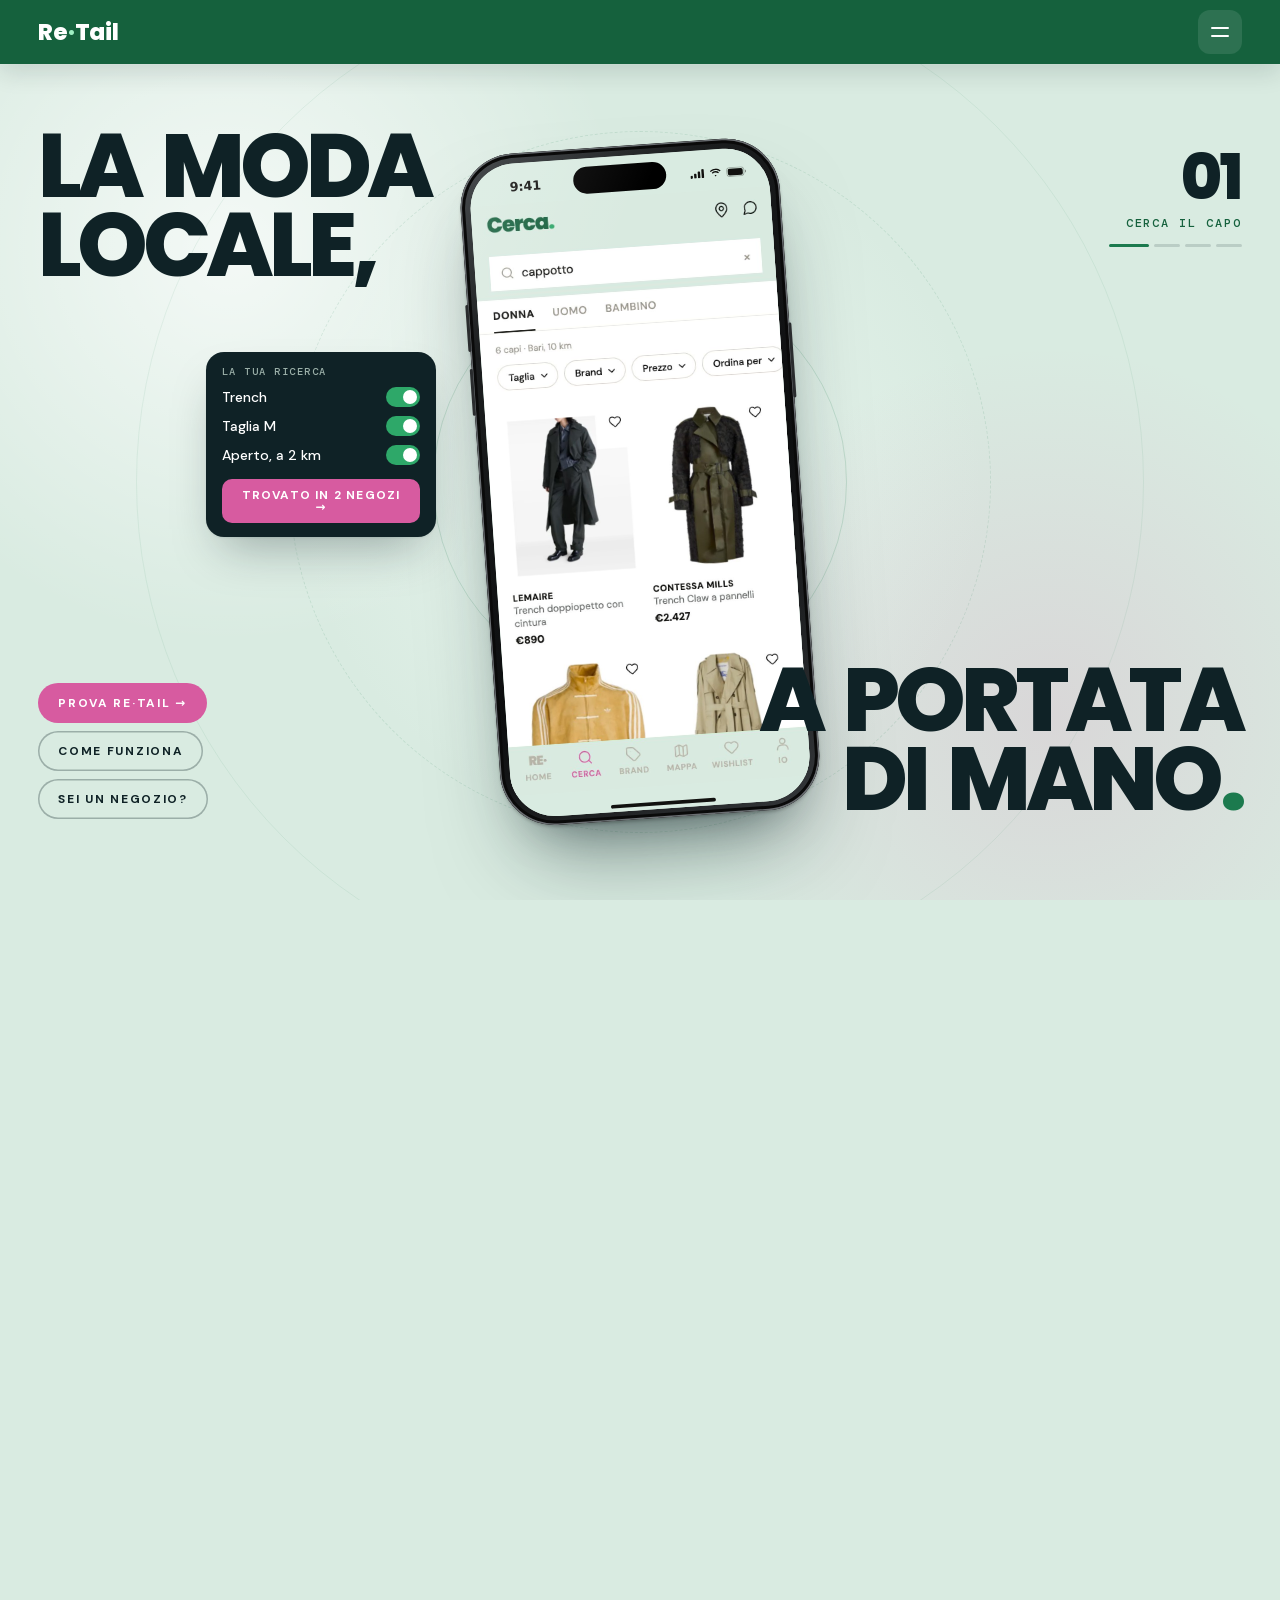
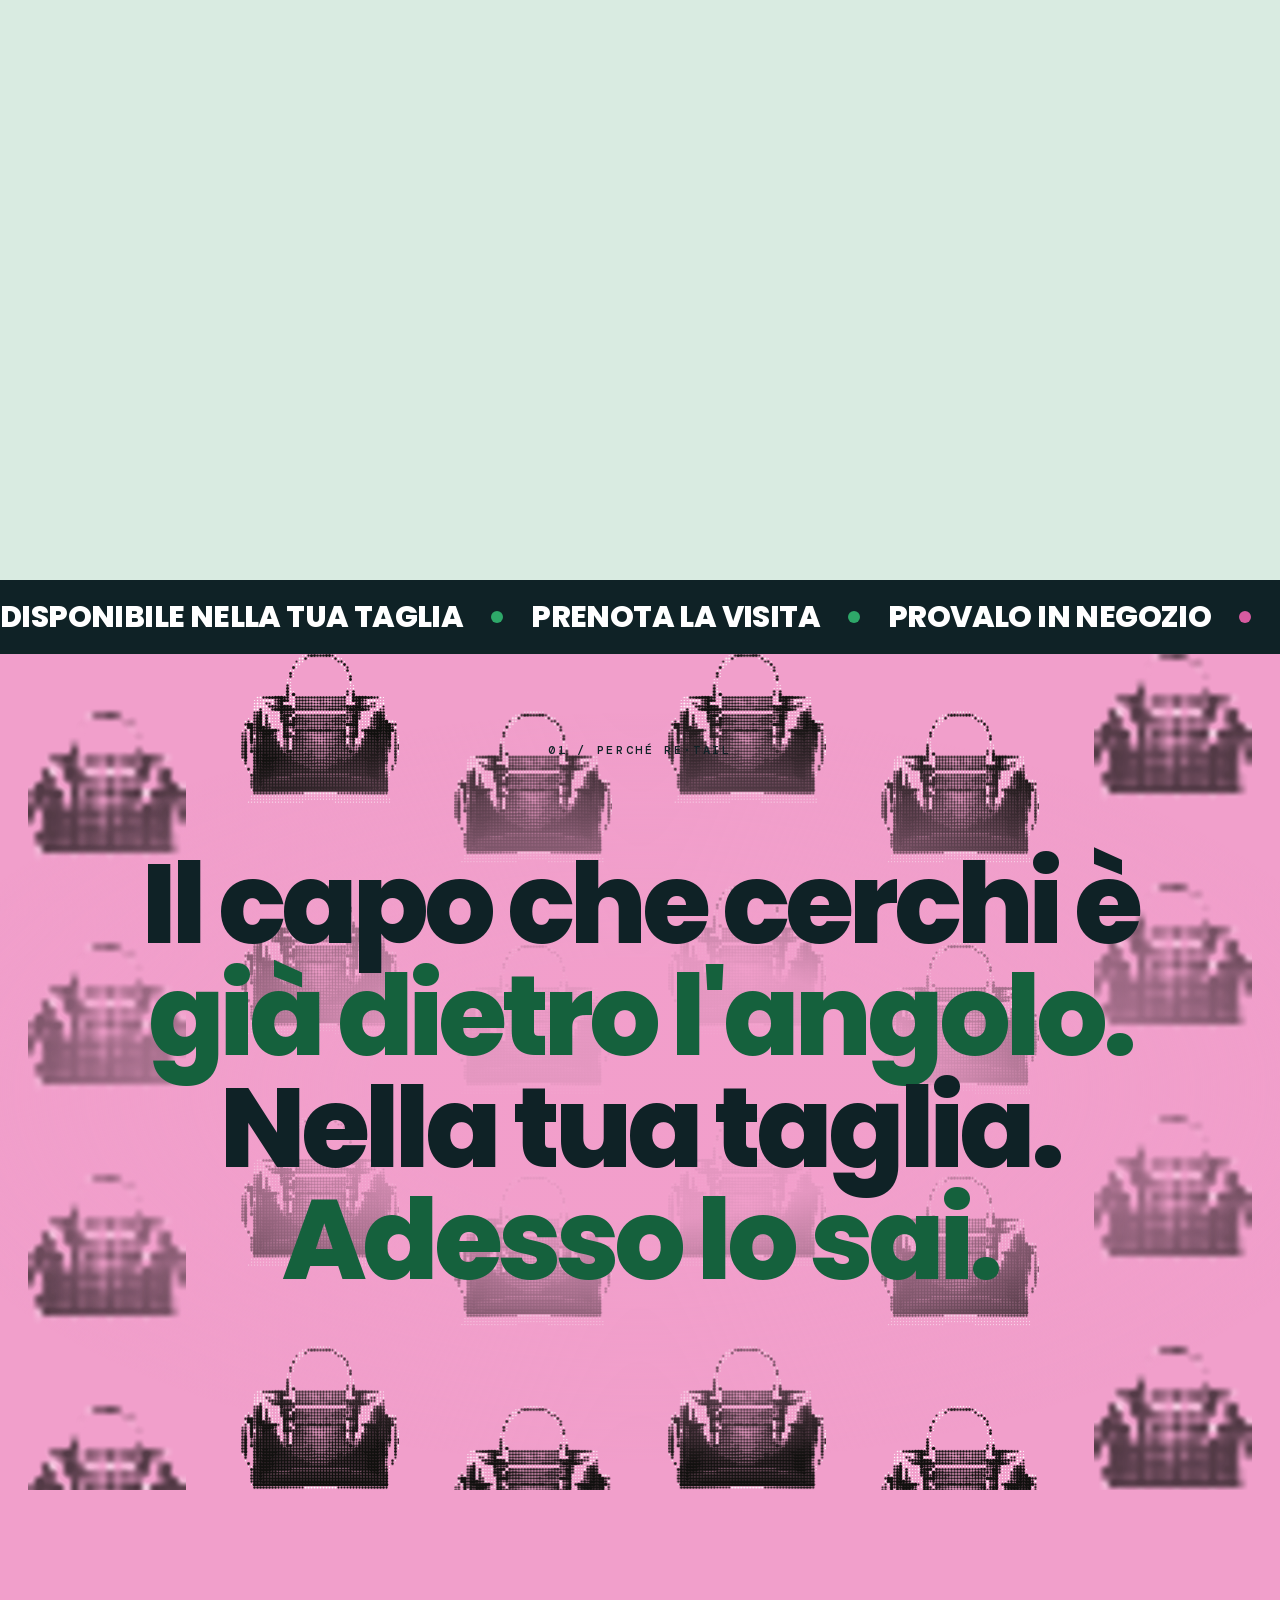
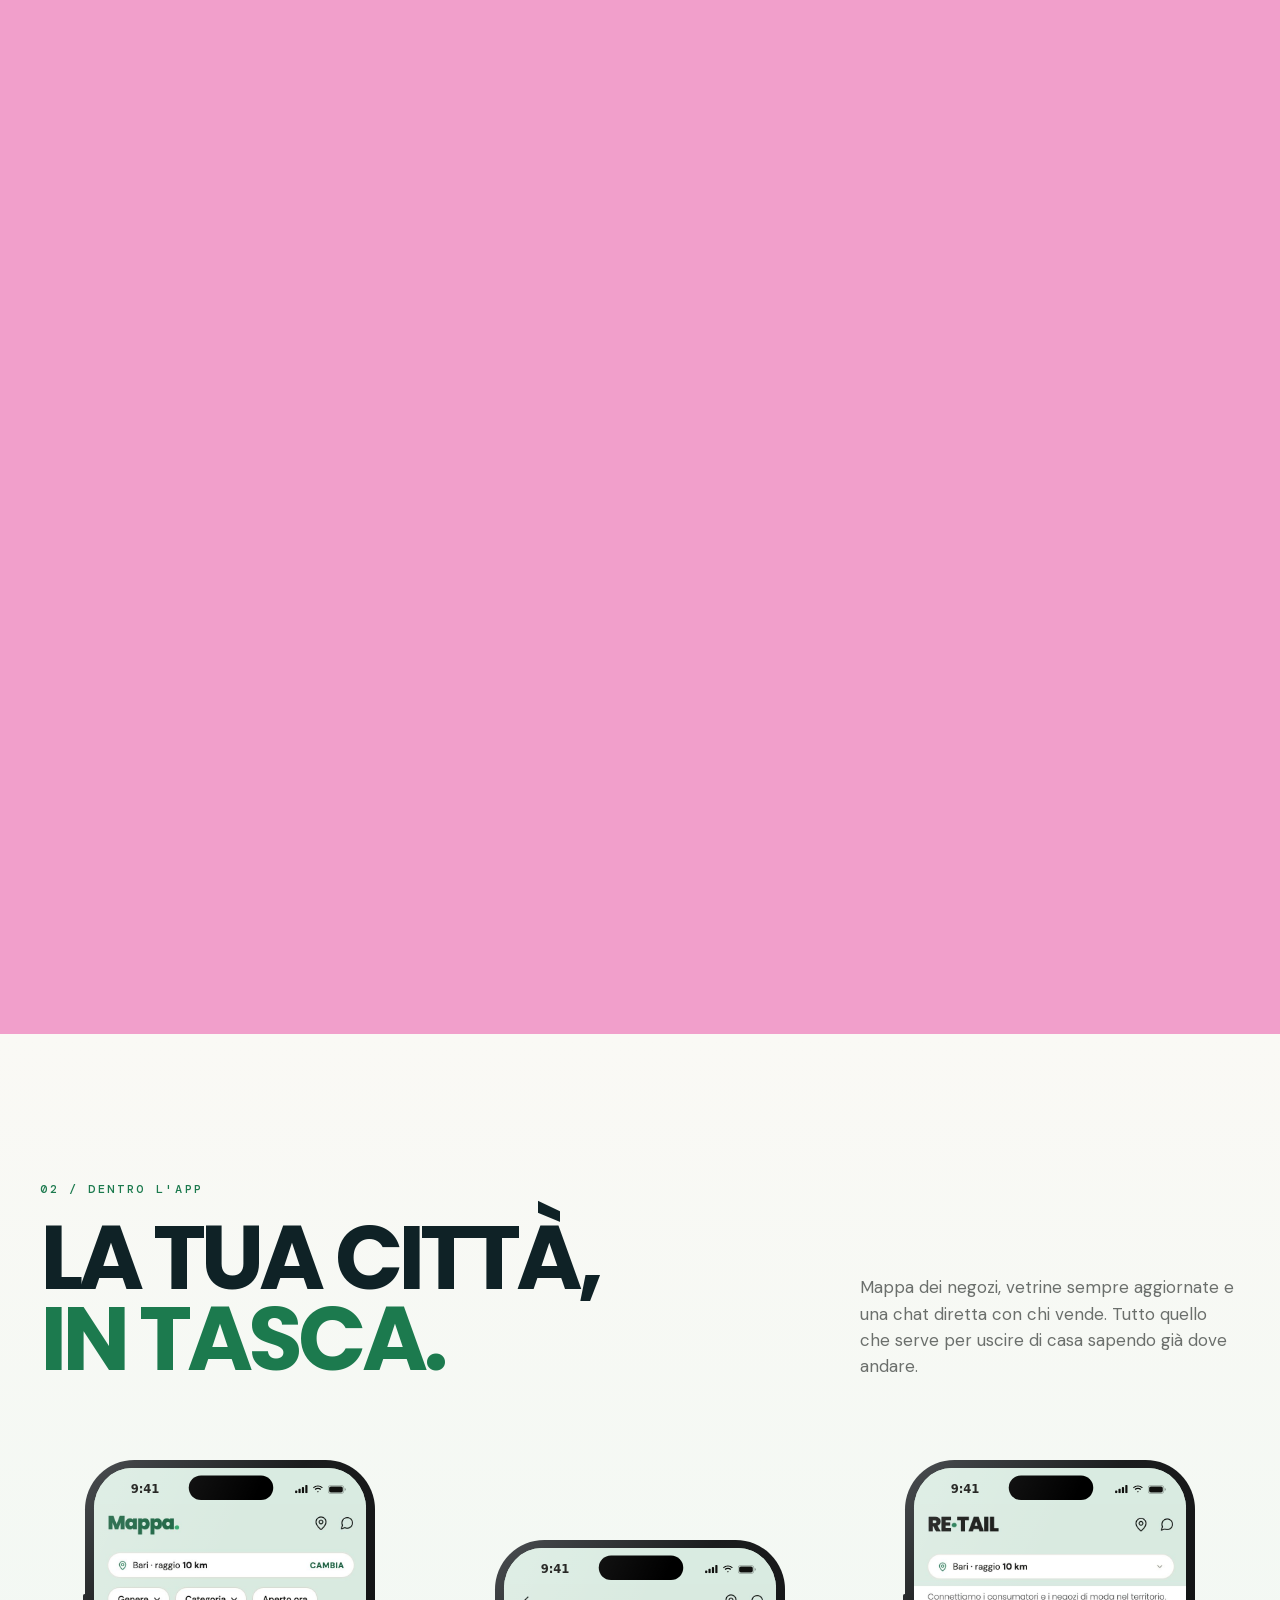
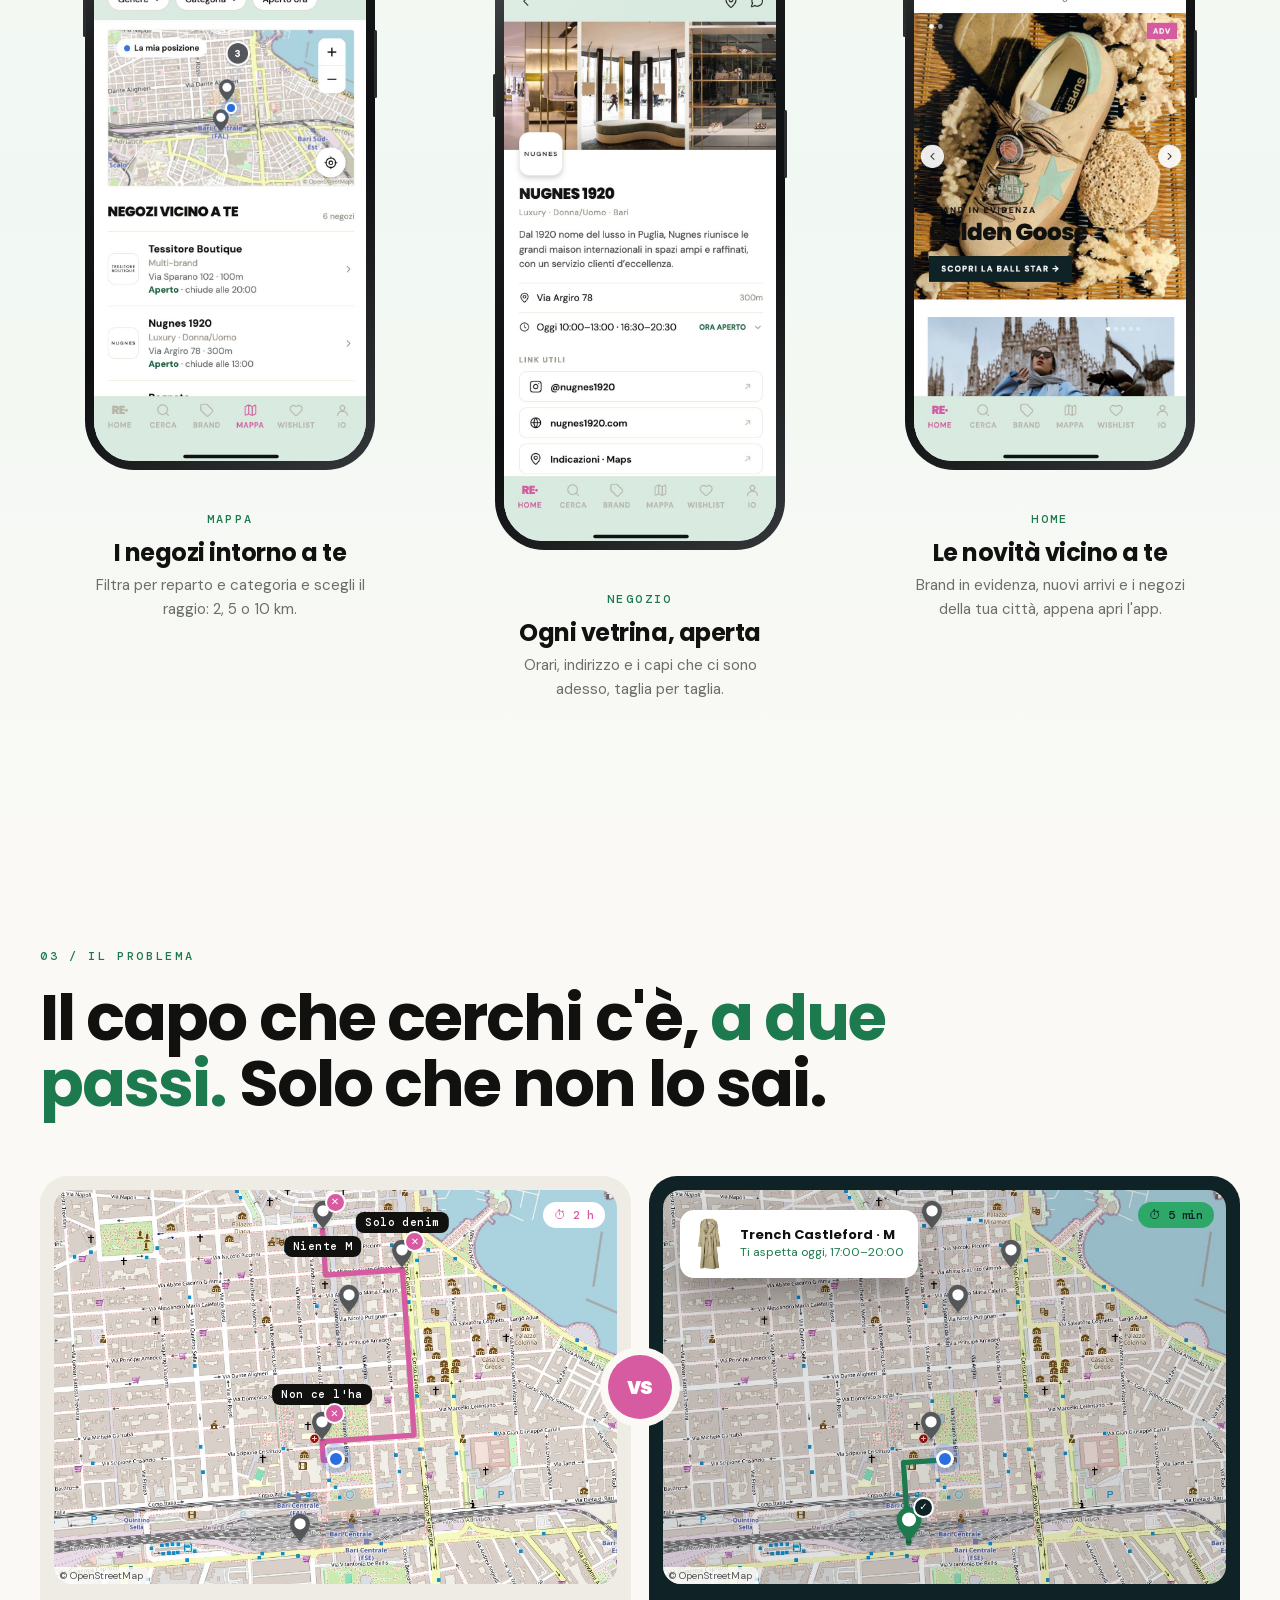
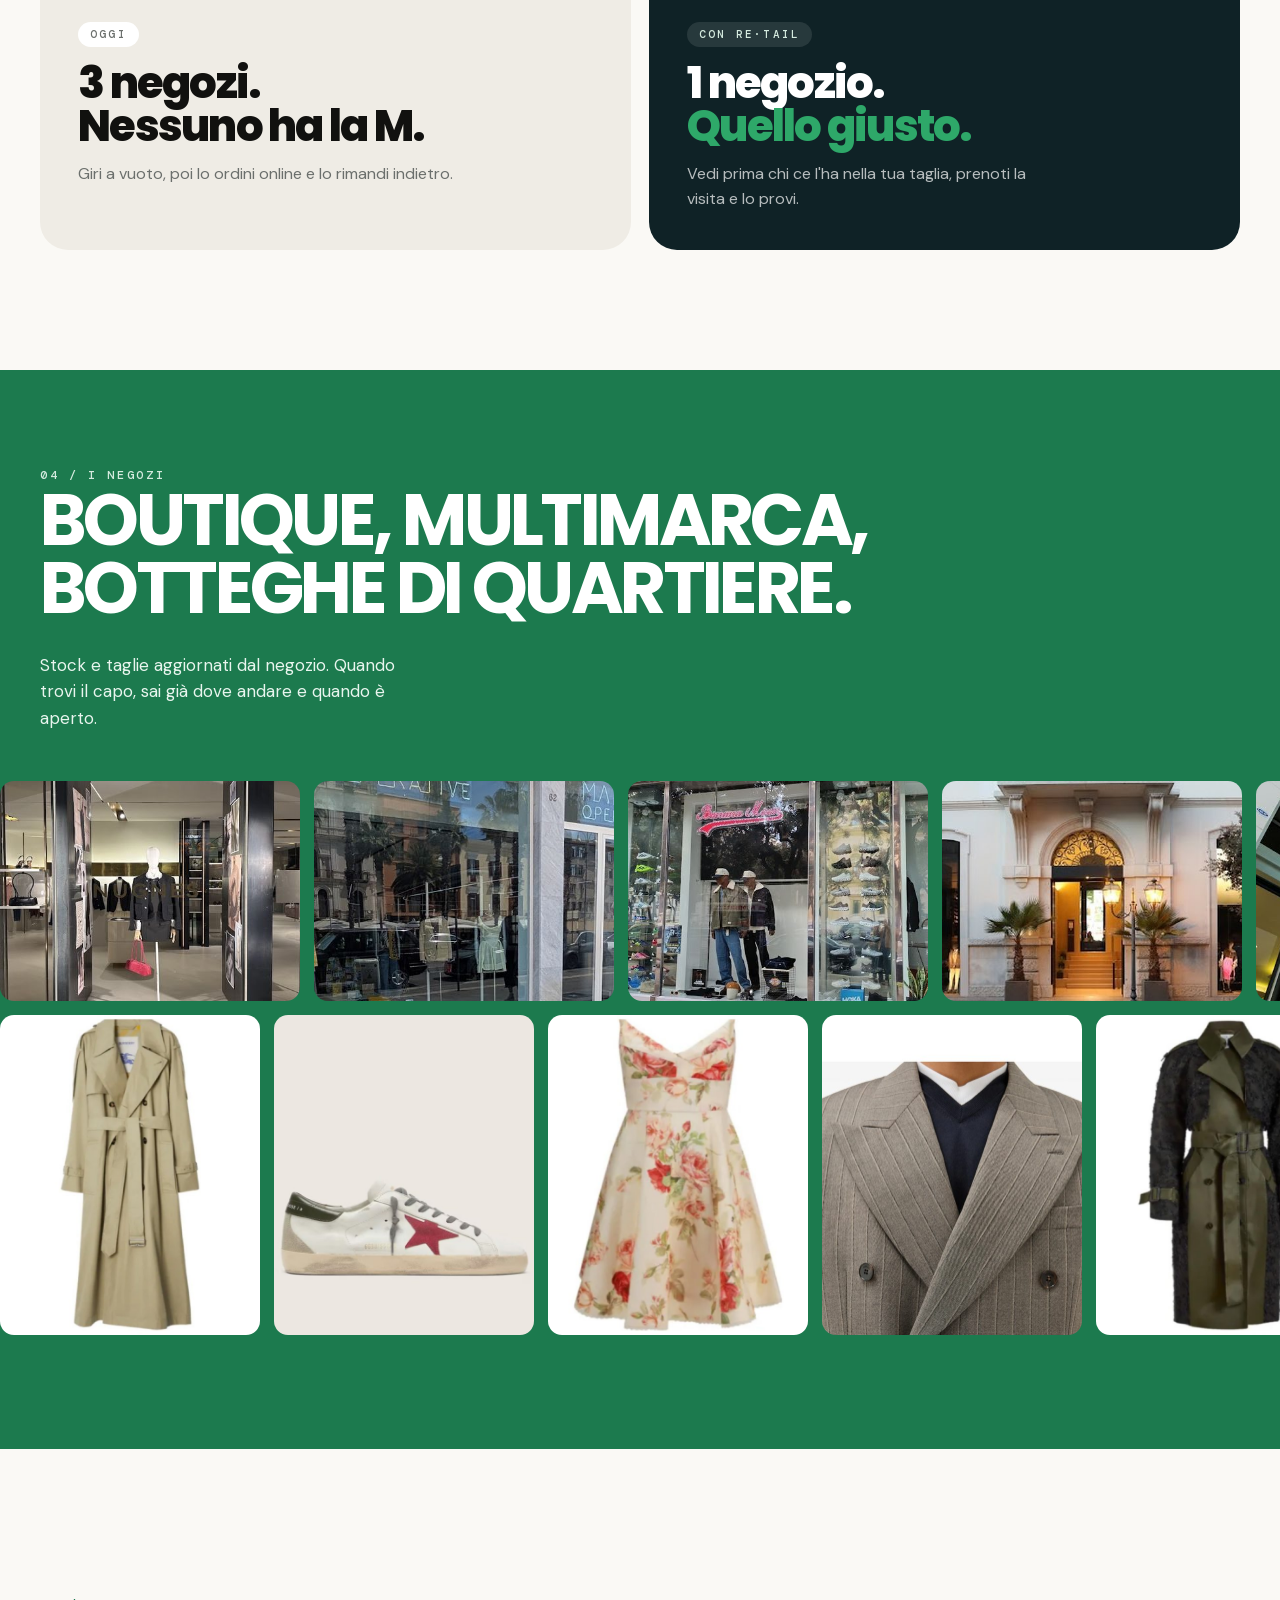
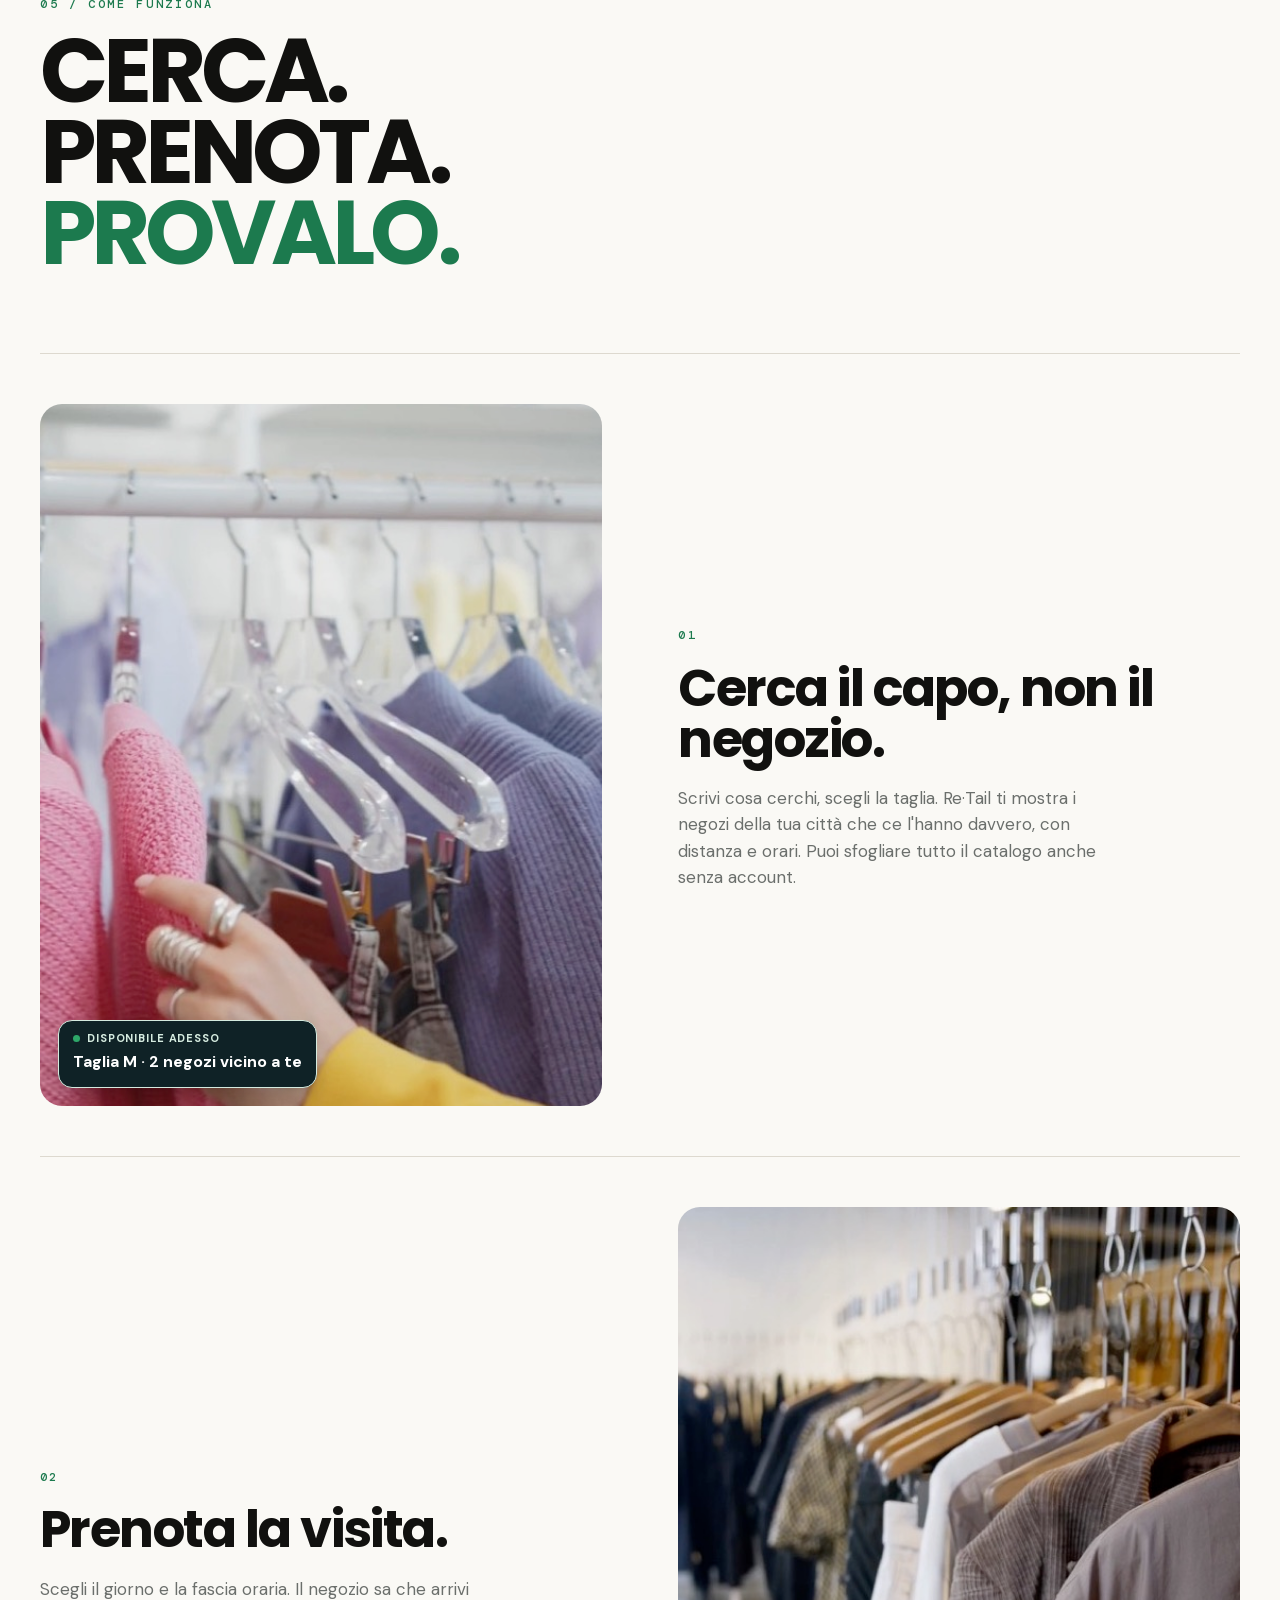
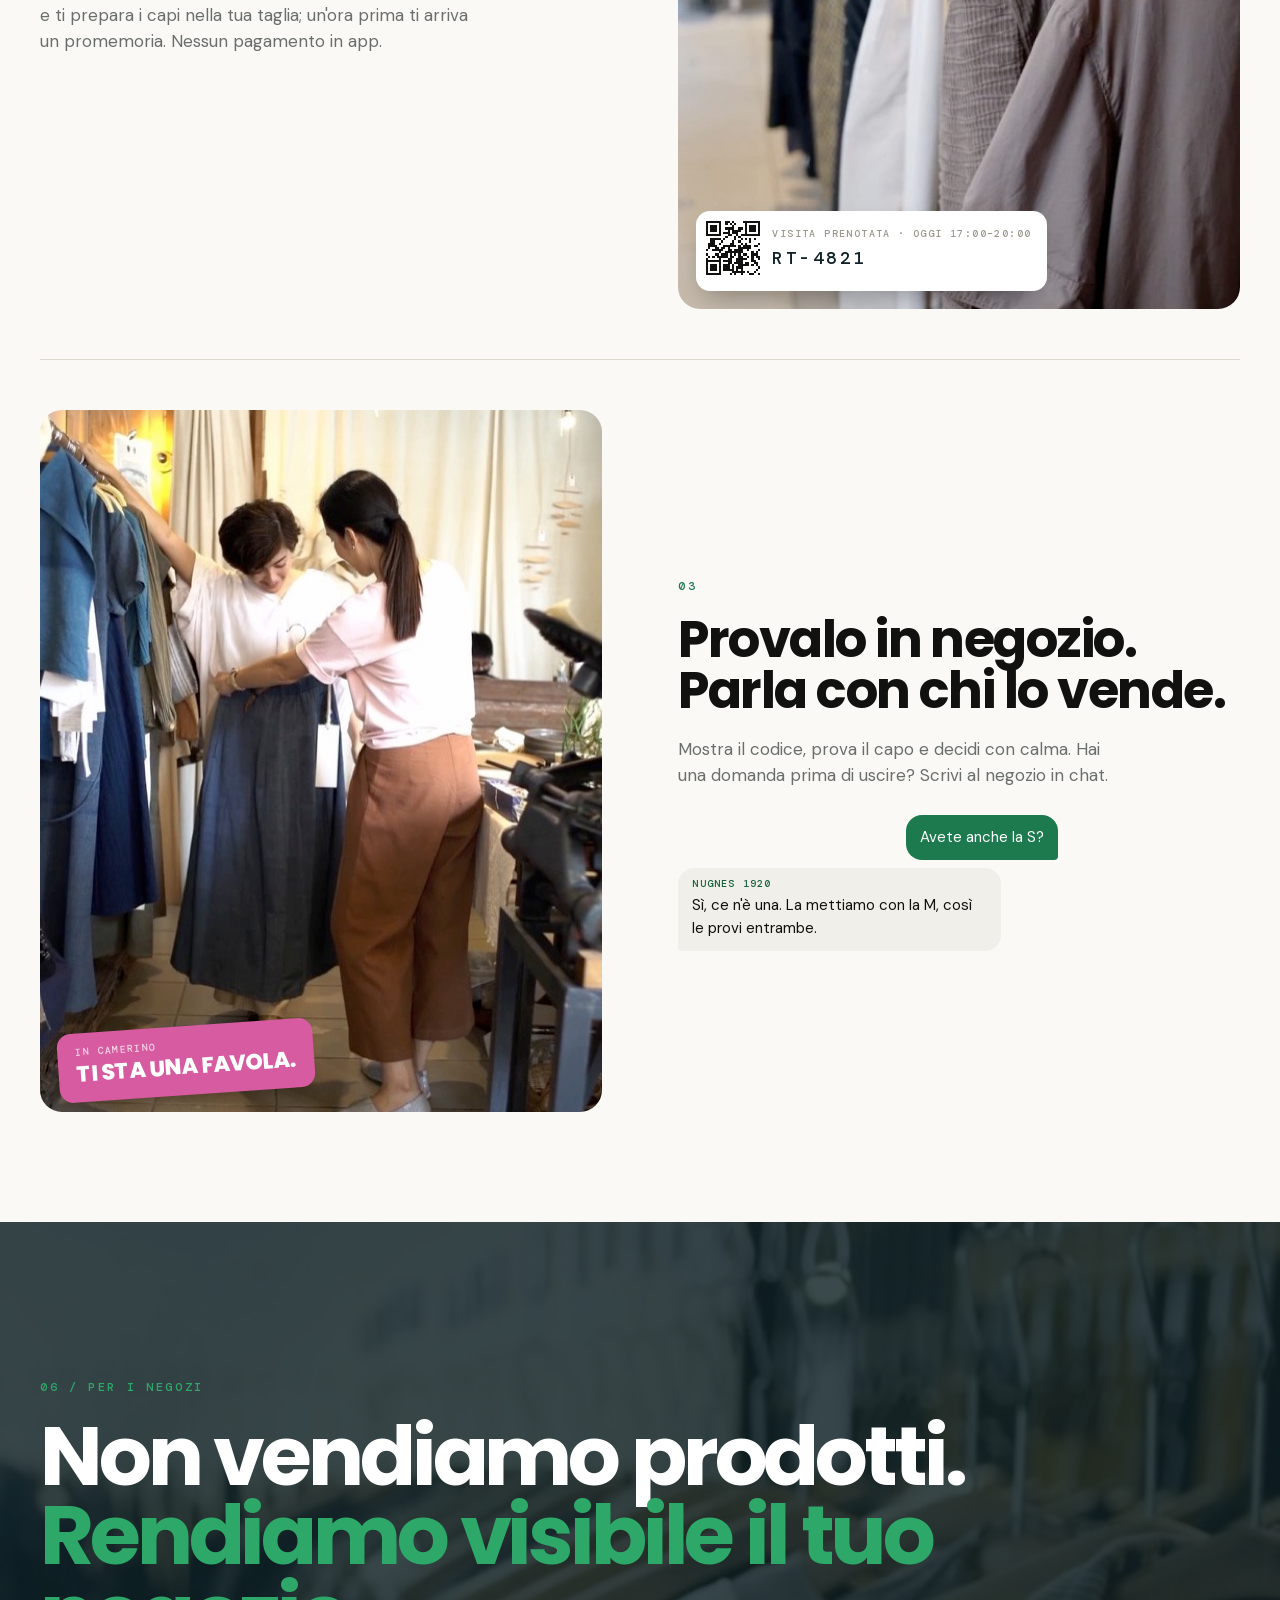
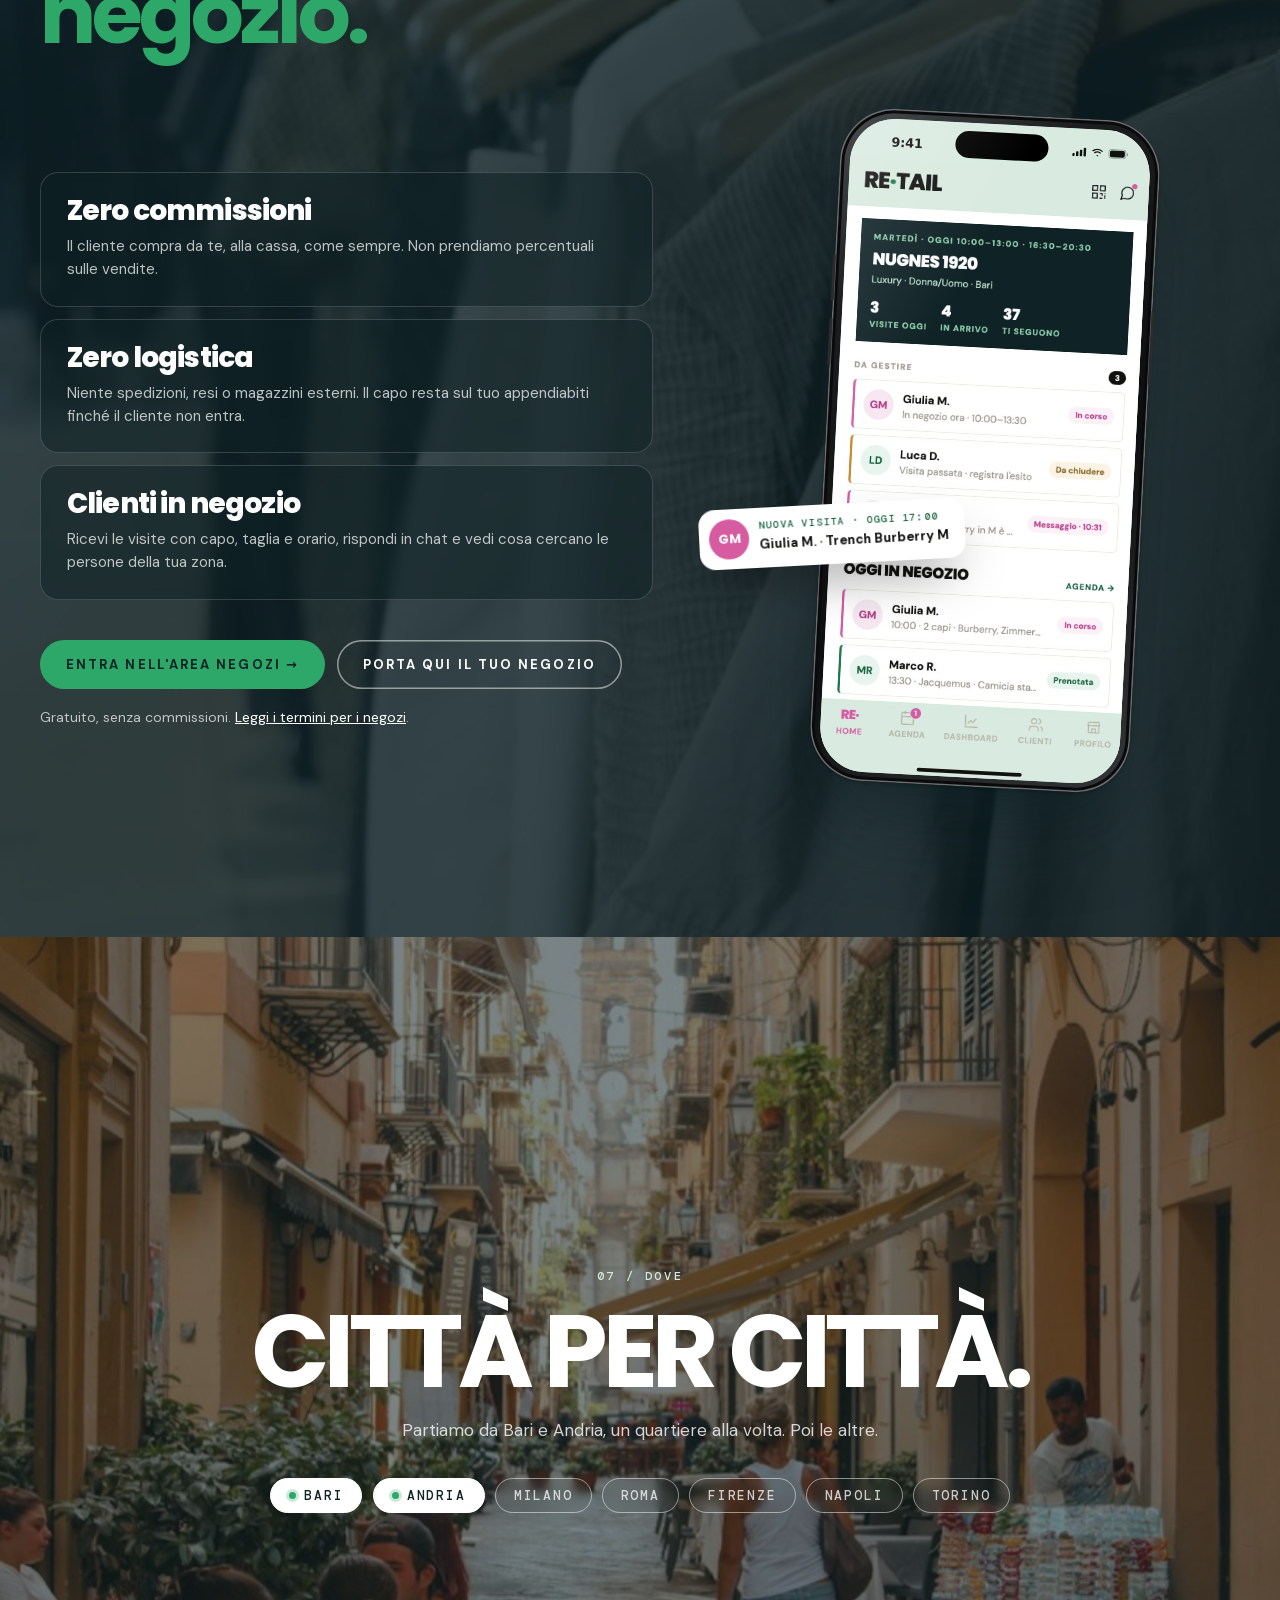
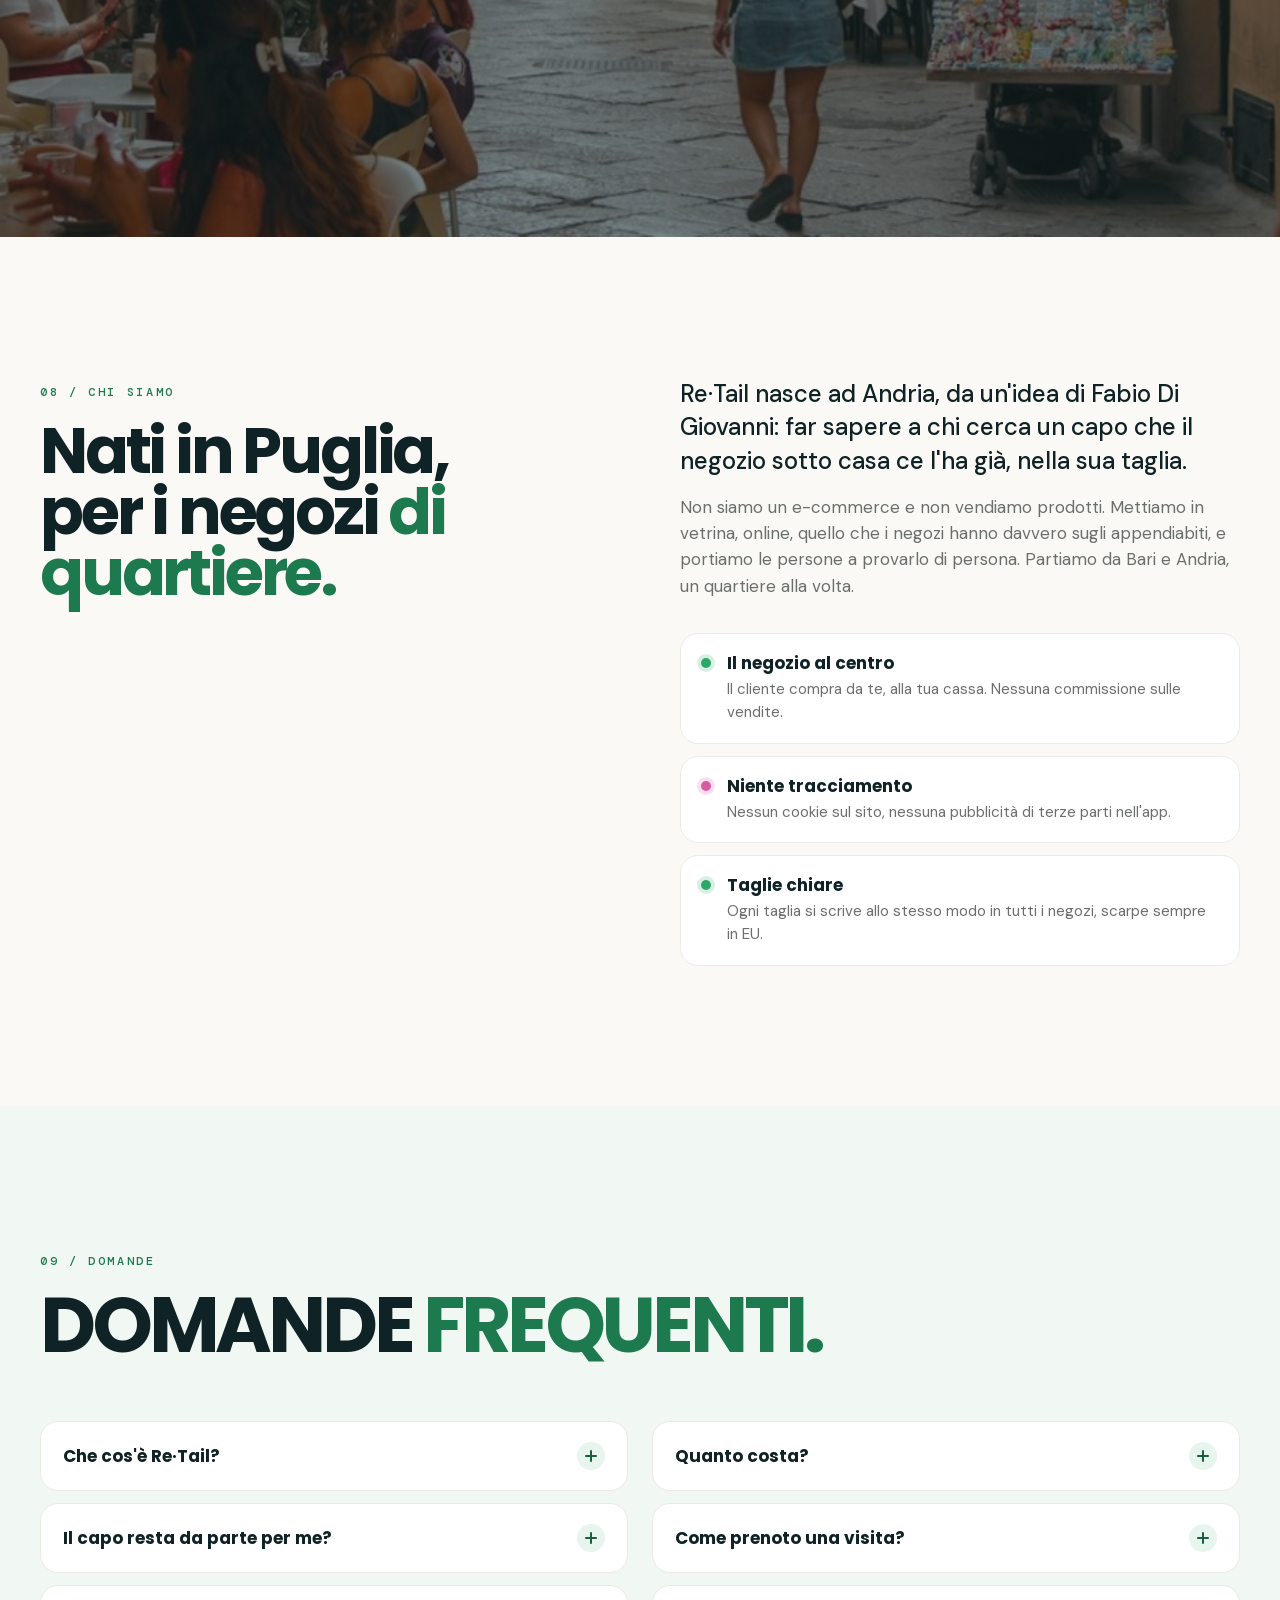
==== commit 810854fc: "Big screens: zoom the site past 1728px so an iMac shows the MacBook layout; viewport units through C" ====
--- a/index.html
+++ b/index.html
@@ -3,6 +3,7 @@
 <head>
 <meta charset="utf-8">
 <script>if (location.protocol === 'http:' && location.hostname === 're-tail.it') location.replace('https://re-tail.it' + location.pathname + location.search + location.hash);</script>
+<script src="zoom.js"></script>
 <meta name="viewport" content="width=device-width, initial-scale=1">
 <title>Re·Tail — La moda locale, a portata di mano</title>
 <meta name="description" content="Re·Tail ti mostra quali negozi vicino a te hanno il capo che cerchi, nella tua taglia, adesso. Prenota la visita, provalo, compralo in negozio.">
--- a/styles.css
+++ b/styles.css
@@ -1,5 +1,5 @@
 /* Re·Tail website. Tokens from src/theme/retail.ts (the app's design system). */
-:root {
+:root { --vh: 1vh; --svh: 1svh; --dvh: 1dvh; --vw: 1vw; --vmin: 1vmin; --vmax: 1vmax;
   --pine: #0F2226;
   --em600: #15613D;
   --em500: #1C7A4E;
@@ -131,8 +131,8 @@
 .scr.dark .sb { color: var(--white); }
 
 /* ---------- HERO ---------- */
-.hero { position: relative; height: 420vh; background: var(--wash); }
-.stick { position: sticky; top: 0; height: 100vh; height: 100svh; overflow: hidden; }
+.hero { position: relative; height: calc(420 * var(--vh)); background: var(--wash); }
+.stick { position: sticky; top: 0; height: calc(100 * var(--vh)); height: calc(100 * var(--svh)); overflow: hidden; }
 .hero .stick {
   background:
     radial-gradient(circle at 18% 22%, rgba(255, 255, 255, .7) 0, rgba(255, 255, 255, 0) 32%),
@@ -142,39 +142,39 @@
 }
 .rings { position: absolute; left: 50%; top: 50%; width: 0; height: 0; z-index: 0; }
 .rings i { position: absolute; left: 50%; top: 50%; border-radius: 50%; border: 1.5px solid rgba(28, 122, 78, .16); transform: translate(-50%, -50%); }
-.rings i:nth-child(1) { width: 46vmin; height: 46vmin; }
-.rings i:nth-child(2) { width: 78vmin; height: 78vmin; border-style: dashed; border-color: rgba(28, 122, 78, .12); }
-.rings i:nth-child(3) { width: 112vmin; height: 112vmin; border-color: rgba(28, 122, 78, .08); animation: ring 5s var(--ease) infinite; }
-@keyframes ring { 0% { width: 46vmin; height: 46vmin; opacity: 1; } 100% { width: 130vmin; height: 130vmin; opacity: 0; } }
+.rings i:nth-child(1) { width: calc(46 * var(--vmin)); height: calc(46 * var(--vmin)); }
+.rings i:nth-child(2) { width: calc(78 * var(--vmin)); height: calc(78 * var(--vmin)); border-style: dashed; border-color: rgba(28, 122, 78, .12); }
+.rings i:nth-child(3) { width: calc(112 * var(--vmin)); height: calc(112 * var(--vmin)); border-color: rgba(28, 122, 78, .08); animation: ring 5s var(--ease) infinite; }
+@keyframes ring { 0% { width: calc(46 * var(--vmin)); height: calc(46 * var(--vmin)); opacity: 1; } 100% { width: calc(130 * var(--vmin)); height: calc(130 * var(--vmin)); opacity: 0; } }
 .giant {
   position: absolute; z-index: 1;
-  font: 800 clamp(43px, min(7vw, 11.5vh), 130px)/0.88 var(--display); /* 11.5vh: on short windows it would reach the cards */
+  font: 800 clamp(43px, min(calc(7 * var(--vw)), calc(11.5 * var(--vh))), 130px)/0.88 var(--display); /* calc(11.5 * var(--vh)): on short windows it would reach the cards */
   letter-spacing: -0.055em; word-spacing: 0.1em; text-transform: uppercase;
   color: var(--pine);
   will-change: transform;
   white-space: nowrap;
 }
-.giant.top { top: 7vh; left: 3vw; z-index: 3; }
-.giant.bot { bottom: 9vh; right: 3vw; text-align: right; z-index: 3; }
+.giant.top { top: calc(7 * var(--vh)); left: calc(3 * var(--vw)); z-index: 3; }
+.giant.bot { bottom: calc(9 * var(--vh)); right: calc(3 * var(--vw)); text-align: right; z-index: 3; }
 .giant .em { color: var(--em500); }
-.hero-sub { position: absolute; z-index: 4; left: 3vw; bottom: 9vh; max-width: 340px; font-size: 15px; color: var(--text2); }
+.hero-sub { position: absolute; z-index: 4; left: calc(3 * var(--vw)); bottom: calc(9 * var(--vh)); max-width: 340px; font-size: 15px; color: var(--text2); }
 .hero-sub strong { color: var(--pine); }
 .hero-cta { display: flex; gap: 8px; margin-top: 18px; flex-wrap: wrap; }
-.hero-step { position: absolute; z-index: 3; right: 3vw; top: 9vh; text-align: right; }
+.hero-step { position: absolute; z-index: 3; right: calc(3 * var(--vw)); top: calc(9 * var(--vh)); text-align: right; }
 .hero-step .n { font: 800 64px/1 var(--display); color: var(--pine); letter-spacing: -0.04em; }
 .hero-step .t { font: 500 12px/1.4 var(--mono); letter-spacing: 0.16em; text-transform: uppercase; color: var(--em600); margin-top: 6px; }
 .bars { display: flex; gap: 5px; justify-content: flex-end; margin-top: 12px; }
 .bars i { width: 26px; height: 3px; border-radius: 2px; background: rgba(15, 34, 38, .15); transition: background .3s, width .4s var(--ease); }
 .bars i.on { background: var(--em500); width: 40px; }
 
-.hero-phone { --w: min(310px, 30vh, 62vw); position: absolute; z-index: 2; left: 50%; top: 50%; transform: translate(-50%, -50%) rotate(-4deg); }
-@media (min-height: 760px) { .hero-phone { --w: min(320px, 38vh, 62vw); } }
+.hero-phone { --w: min(310px, calc(30 * var(--vh)), calc(62 * var(--vw))); position: absolute; z-index: 2; left: 50%; top: 50%; transform: translate(-50%, -50%) rotate(-4deg); }
+@media (min-height: 760px) { .hero-phone { --w: min(320px, calc(38 * var(--vh)), calc(62 * var(--vw))); } }
 
 /* Floating "stickers" around the phone. The outer .float handles the entrance (transform) and the
    scroll parallax (translate); the inner .card bobs on its own, so the three never fight.
    Cards hug the phone: --pw is the phone width, left cards end and right cards start --gap away from it. */
-.hero .stick { --pw: min(310px, 30vh, 62vw); --gap: 44px; --k: 1; }
-@media (min-height: 760px) { .hero .stick { --pw: min(320px, 38vh, 62vw); } }
+.hero .stick { --pw: min(310px, calc(30 * var(--vh)), calc(62 * var(--vw))); --gap: 44px; --k: 1; }
+@media (min-height: 760px) { .hero .stick { --pw: min(320px, calc(38 * var(--vh)), calc(62 * var(--vw))); } }
 /* Shorter screens: smaller cards, so they still fit between the big words. */
 @media (max-height: 820px) { .hero .stick { --k: .84; } }
 @media (max-height: 680px) { .hero .stick { --k: .72; } }
@@ -201,7 +201,7 @@
 .float small { display: block; }
 
 /* 1 · search filters that switch on one by one */
-.f-filter { right: calc(50% + var(--pw) / 2 + var(--gap)); top: min(32vh, calc(100% - 9vh - 170px - 98px * var(--k) - 150px * var(--k))); }
+.f-filter { right: calc(50% + var(--pw) / 2 + var(--gap)); top: min(calc(32 * var(--vh)), calc(100% - calc(9 * var(--vh)) - 170px - 98px * var(--k) - 150px * var(--k))); }
 .f-filter .card { background: var(--pine); color: var(--white); width: 230px; --d: .4s; }
 .f-filter .tag { color: var(--mint200); opacity: .7; }
 .f-filter ul { list-style: none; margin: 0; padding: 0; display: grid; gap: 9px; }
@@ -219,7 +219,7 @@
 
 /* 2 · the item, found */
 /* kept above the sentence and buttons at the bottom left (.hero-sub, about 155px tall), however short the window */
-.f-prod { right: calc(50% + var(--pw) / 2 + var(--gap) + 40px); top: min(calc(32vh + 204px * var(--k)), calc(100% - 9vh - 170px - 88px * var(--k))); }
+.f-prod { right: calc(50% + var(--pw) / 2 + var(--gap) + 40px); top: min(calc(calc(32 * var(--vh)) + 204px * var(--k)), calc(100% - calc(9 * var(--vh)) - 170px - 88px * var(--k))); }
 .f-prod .card { display: flex; gap: 12px; align-items: center; padding: 8px 18px 8px 8px; --d: 1.2s; }
 .f-prod img { width: 56px; height: 70px; object-fit: cover; border-radius: 10px; }
 .f-prod .badge { display: inline-block; font: 700 10px/1 var(--body); letter-spacing: .08em; text-transform: uppercase; font-style: normal; color: var(--white); background: var(--pink); padding: 5px 8px; border-radius: 999px; margin-bottom: 7px; }
@@ -227,7 +227,7 @@
 .f-prod small { color: var(--text2); font-size: 12.5px; margin-top: 3px; }
 
 /* 3 · the store, open now */
-.f-store { left: calc(50% + var(--pw) / 2 + var(--gap)); top: 26vh; }
+.f-store { left: calc(50% + var(--pw) / 2 + var(--gap)); top: calc(26 * var(--vh)); }
 .f-store .card { display: flex; gap: 11px; align-items: center; padding: 10px 12px 10px 10px; --d: .8s; max-width: none; }
 .av { width: 40px; height: 40px; border-radius: 50%; background: var(--em500); color: var(--white); display: grid; place-items: center; font: 700 13px var(--display); flex: none; }
 .av.logo { border-radius: 10px; background: var(--white); object-fit: cover; box-shadow: 0 0 0 1px var(--line); }
@@ -238,47 +238,47 @@
 @keyframes pulse { 0% { box-shadow: 0 0 0 0 rgba(46, 168, 105, .5); } 100% { box-shadow: 0 0 0 8px rgba(46, 168, 105, 0); } }
 
 /* 4 · pink sticker */
-.f-zero { left: calc(50% + var(--pw) / 2 - 30px); top: 37vh; z-index: 4; }
+.f-zero { left: calc(50% + var(--pw) / 2 - 30px); top: calc(37 * var(--vh)); z-index: 4; }
 .f-zero .card { background: var(--pink); color: var(--white); font: 800 22px/1.02 var(--display); letter-spacing: -.02em; text-transform: uppercase; padding: 16px 20px; border-radius: 16px; transform: rotate(-7deg); box-shadow: 0 18px 36px -12px rgba(215, 91, 160, .6); }
 .f-zero.on .card { animation: wobble 5s ease-in-out infinite; }
 @keyframes wobble { 0%, 100% { transform: rotate(-7deg); } 50% { transform: rotate(-3deg) translateY(-6px); } }
 
 /* 5 · live countdown to the visit */
-.f-timer { left: calc(50% + var(--pw) / 2 + var(--gap) + 70px); top: calc(37vh + 118px * var(--k)); }
+.f-timer { left: calc(50% + var(--pw) / 2 + var(--gap) + 70px); top: calc(calc(37 * var(--vh)) + 118px * var(--k)); }
 .f-timer .card { background: var(--mint200); --d: 2s; }
 .f-timer .tag { color: var(--em600); }
 .f-timer .clock { display: block; font: 500 30px/1 var(--mono); letter-spacing: .04em; color: var(--pine); font-variant-numeric: tabular-nums; }
 .f-timer small { margin-top: 8px; font-size: 12.5px; color: var(--em600); }
 
 /* 6 · the store writes back */
-.f-chat { right: calc(50% + var(--pw) / 2 + var(--gap)); top: 30vh; }
+.f-chat { right: calc(50% + var(--pw) / 2 + var(--gap)); top: calc(30 * var(--vh)); }
 .f-chat .card { background: var(--em500); color: var(--white); border-radius: 20px 20px 20px 6px; max-width: 250px; font-size: 15px; --d: .2s; }
 .f-chat .tag { color: var(--mint200); }
 
 /* ---------- TICKER ---------- */
 .ticker { background: var(--pine); color: var(--white); overflow: hidden; padding: 22px 0; }
 .tk { display: flex; width: max-content; animation: slide 40s linear infinite; }
-.tk span { display: flex; align-items: center; gap: 28px; padding-right: 28px; font: 800 clamp(20px, 2.4vw, 30px)/1 var(--display); letter-spacing: -.02em; text-transform: uppercase; white-space: nowrap; }
+.tk span { display: flex; align-items: center; gap: 28px; padding-right: 28px; font: 800 clamp(20px, calc(2.4 * var(--vw)), 30px)/1 var(--display); letter-spacing: -.02em; text-transform: uppercase; white-space: nowrap; }
 .tk span::after { content: ''; width: 12px; height: 12px; border-radius: 50%; background: var(--em400); }
 .tk span:nth-child(3n)::after { background: var(--pink); }
 
 /* ---------- MANIFESTO (video) ---------- */
-.manifesto { position: relative; height: 220vh; background: var(--pink-soft); color: var(--pine); }
+.manifesto { position: relative; height: calc(220 * var(--vh)); background: var(--pink-soft); color: var(--pine); }
 .manifesto .stick { display: grid; place-items: center; }
 .bgvid { position: absolute; inset: 0; width: 100%; height: 100%; object-fit: cover; opacity: .35; filter: saturate(.8); }
 /* Grid of halftone bags (canvas, script.js), like a moving print. A soft glow keeps the words readable. */
 .pattern { position: absolute; inset: 0; width: 100%; height: 100%; }
 .manifesto .stick::after { content: ''; position: absolute; inset: 0; background: radial-gradient(ellipse 60% 45% at 50% 52%, rgba(241, 159, 203, .94) 35%, rgba(241, 159, 203, 0)); }
-.reveal { position: relative; z-index: 2; width: min(1100px, 100% - 40px); text-align: center; text-wrap: balance; font: 800 clamp(36px, 9vw, 112px)/1 var(--display); letter-spacing: -0.045em; }
+.reveal { position: relative; z-index: 2; width: min(1100px, 100% - 40px); text-align: center; text-wrap: balance; font: 800 clamp(36px, calc(9 * var(--vw)), 112px)/1 var(--display); letter-spacing: -0.045em; }
 .reveal .w { opacity: .18; transition: opacity .25s; }
 .reveal .w.on { opacity: 1; }
 .reveal .w.g { color: var(--em600); }
-.manifesto .eyebrow { position: absolute; z-index: 2; top: 10vh; left: 50%; transform: translateX(-50%); color: var(--pine); }
+.manifesto .eyebrow { position: absolute; z-index: 2; top: calc(10 * var(--vh)); left: 50%; transform: translateX(-50%); color: var(--pine); }
 
 /* ---------- INSIDE THE APP ---------- */
 .inside { position: relative; background: linear-gradient(180deg, var(--paper) 0%, var(--mint50) 55%, var(--paper) 100%); padding: 140px 0 120px; overflow: hidden; }
 .sec-head { display: flex; justify-content: space-between; align-items: end; gap: 30px; flex-wrap: wrap; margin-bottom: 80px; }
-.sec-head h2 { margin-top: 18px; font-size: clamp(44px, 7vw, 110px); line-height: .9; letter-spacing: -.055em; text-transform: uppercase; color: var(--pine); }
+.sec-head h2 { margin-top: 18px; font-size: clamp(44px, calc(7 * var(--vw)), 110px); line-height: .9; letter-spacing: -.055em; text-transform: uppercase; color: var(--pine); }
 .sec-head p { max-width: 380px; color: var(--text2); }
 .trio { display: grid; grid-template-columns: repeat(3, 1fr); gap: 30px; justify-items: center; }
 .trio figure { display: flex; flex-direction: column; align-items: center; }
@@ -292,7 +292,7 @@
 
 /* ---------- VERSUS (oggi / con Re·Tail: two illustrated maps) ---------- */
 .versus { background: var(--paper); padding: 120px 0; }
-.versus h2 { font-size: clamp(34px, 5vw, 64px); line-height: 1.02; max-width: 900px; margin: 18px 0 60px; }
+.versus h2 { font-size: clamp(34px, calc(5 * var(--vw)), 64px); line-height: 1.02; max-width: 900px; margin: 18px 0 60px; }
 .vs { position: relative; display: grid; grid-template-columns: 1fr 1fr; gap: 18px; }
 .vs-card { position: relative; border-radius: 28px; overflow: hidden; display: flex; flex-direction: column; transform: translateY(40px); opacity: 0; transition: transform .9s var(--ease), opacity .9s var(--ease); }
 .vs-card.new { transition-delay: .15s; }
@@ -340,11 +340,11 @@
 .new .time { background: var(--em400); color: var(--pine); }
 
 /* copy under the map */
-.vs-copy { padding: clamp(24px, 3vw, 38px); display: grid; gap: 14px; }
+.vs-copy { padding: clamp(24px, calc(3 * var(--vw)), 38px); display: grid; gap: 14px; }
 .vs-tag { justify-self: start; padding: 7px 12px; border-radius: 999px; font: 500 11px/1 var(--mono); letter-spacing: .2em; text-transform: uppercase; }
 .old .vs-tag { background: var(--white); color: var(--text2); }
 .new .vs-tag { background: rgba(255, 255, 255, .1); color: var(--mint200); }
-.vs-copy h3 { font: 800 clamp(30px, 3.4vw, 50px)/1 var(--display); letter-spacing: -.04em; }
+.vs-copy h3 { font: 800 clamp(30px, calc(3.4 * var(--vw)), 50px)/1 var(--display); letter-spacing: -.04em; }
 .old h3 { color: var(--ink); }
 .new h3 .g { color: var(--em400); }
 .vs-copy p { max-width: 380px; font-size: 16px; }
@@ -366,7 +366,7 @@
 /* ---------- MARQUEE of shops ---------- */
 .shops { background: var(--em500); padding: 90px 0 100px; overflow: hidden; color: var(--white); }
 .shops-head { display: flex; justify-content: space-between; align-items: end; gap: 30px; margin-bottom: 50px; flex-wrap: wrap; }
-.shops h2 { font-size: clamp(36px, 5.6vw, 80px); line-height: .95; text-transform: uppercase; letter-spacing: -0.05em; }
+.shops h2 { font-size: clamp(36px, calc(5.6 * var(--vw)), 80px); line-height: .95; text-transform: uppercase; letter-spacing: -0.05em; }
 .shops .eyebrow { color: var(--mint200); }
 .shops-head p { max-width: 360px; color: var(--mint100); }
 .row { display: flex; gap: 14px; width: max-content; margin-bottom: 14px; animation: slide 60s linear infinite; }
@@ -377,12 +377,12 @@
 
 /* ---------- HOW IT WORKS ---------- */
 .how { background: var(--paper); padding: 140px 0 60px; }
-.how > .wrap > h2 { font-size: clamp(40px, 7vw, 110px); line-height: .9; text-transform: uppercase; letter-spacing: -0.055em; margin: 16px 0 80px; }
-.step { display: grid; grid-template-columns: 1fr 1fr; gap: 6vw; align-items: center; padding: 50px 0; border-top: 1px solid var(--border); }
+.how > .wrap > h2 { font-size: clamp(40px, calc(7 * var(--vw)), 110px); line-height: .9; text-transform: uppercase; letter-spacing: -0.055em; margin: 16px 0 80px; }
+.step { display: grid; grid-template-columns: 1fr 1fr; gap: calc(6 * var(--vw)); align-items: center; padding: 50px 0; border-top: 1px solid var(--border); }
 .step:nth-child(even) .media { order: 2; }
 .step .media { position: relative; aspect-ratio: 4 / 5; overflow: hidden; border-radius: 22px; background: var(--line); }
 .step .media video, .step .media img { width: 100%; height: 100%; object-fit: cover; }
-.step h3 { font-size: clamp(32px, 4vw, 56px); line-height: 1; margin: 16px 0 20px; }
+.step h3 { font-size: clamp(32px, calc(4 * var(--vw)), 56px); line-height: 1; margin: 16px 0 20px; }
 .step p { color: var(--text2); max-width: 440px; }
 .chip { position: absolute; left: 18px; bottom: 18px; background: var(--white); border-radius: 14px; padding: 12px 14px; font-size: 14px; box-shadow: 0 14px 30px -10px rgba(0,0,0,.35); }
 .chip .k { font: 500 10px/1 var(--mono); letter-spacing: .14em; text-transform: uppercase; color: var(--text3); display: block; margin-bottom: 6px; }
@@ -405,15 +405,15 @@
 .forstores .bgvid { opacity: .18; }
 .forstores .wrap { position: relative; z-index: 2; }
 .forstores .eyebrow { color: var(--em400); }
-.forstores h2 { font-size: clamp(40px, 6.5vw, 100px); line-height: .95; letter-spacing: -0.05em; margin: 18px 0 60px; max-width: 1000px; }
+.forstores h2 { font-size: clamp(40px, calc(6.5 * var(--vw)), 100px); line-height: .95; letter-spacing: -0.05em; margin: 18px 0 60px; max-width: 1000px; }
 .forstores h2 .g { color: var(--em400); }
-.fs-grid { display: grid; grid-template-columns: 1.2fr 1fr; gap: 6vw; align-items: center; }
+.fs-grid { display: grid; grid-template-columns: 1.2fr 1fr; gap: calc(6 * var(--vw)); align-items: center; }
 .zeros { display: grid; gap: 12px; }
 .zero { border: 1px solid rgba(255,255,255,.16); border-radius: 18px; padding: 24px 26px; background: rgba(15,34,38,.55); backdrop-filter: blur(6px); -webkit-backdrop-filter: blur(6px); }
 .zero b { font: 800 28px/1 var(--display); letter-spacing: -0.03em; display: block; margin-bottom: 10px; }
 .zero p { color: rgba(255,255,255,.72); font-size: 15px; }
 .fs-phone { position: relative; display: flex; justify-content: center; }
-.fs-phone .device { --w: min(320px, 80vw); transform: rotate(3deg); }
+.fs-phone .device { --w: min(320px, calc(80 * var(--vw))); transform: rotate(3deg); }
 .toast { position: absolute; left: -30px; top: 58%; display: flex; gap: 10px; align-items: center; padding: 10px 16px 10px 10px; border-radius: 16px; background: var(--white); color: var(--ink); font-size: 13px; box-shadow: 0 24px 50px -16px rgba(0, 0, 0, .5); transform: rotate(-3deg); }
 .toast .av { background: var(--pink); }
 .toast small { display: block; font: 500 10px/1 var(--mono); letter-spacing: .12em; text-transform: uppercase; color: var(--em600); margin-bottom: 4px; }
@@ -431,11 +431,11 @@
 .dl-contact a { color: var(--em600); font-weight: 700; }
 
 /* ---------- CITIES ---------- */
-.cities { position: relative; min-height: 100vh; display: grid; place-items: center; overflow: hidden; color: var(--white); text-align: center; padding: 120px 20px; }
+.cities { position: relative; min-height: calc(100 * var(--vh)); display: grid; place-items: center; overflow: hidden; color: var(--white); text-align: center; padding: 120px 20px; }
 .cities > img { position: absolute; inset: 0; width: 100%; height: 100%; object-fit: cover; }
 .cities::after { content: ''; position: absolute; inset: 0; background: rgba(15, 34, 38, .55); }
 .cities .in { position: relative; z-index: 2; }
-.cities h2 { font-size: clamp(44px, 8vw, 130px); line-height: .9; text-transform: uppercase; letter-spacing: -0.055em; }
+.cities h2 { font-size: clamp(44px, calc(8 * var(--vw)), 130px); line-height: .9; text-transform: uppercase; letter-spacing: -0.055em; }
 .cities p { margin-top: 20px; color: rgba(255, 255, 255, .8); }
 .city-list { display: flex; flex-wrap: wrap; justify-content: center; gap: 10px; margin-top: 34px; }
 .city-list span { display: inline-flex; align-items: center; gap: 8px; border: 1px solid rgba(255,255,255,.5); border-radius: 999px; padding: 10px 18px; font: 500 13px/1 var(--mono); letter-spacing: .14em; text-transform: uppercase; backdrop-filter: blur(4px); -webkit-backdrop-filter: blur(4px); color: rgba(255, 255, 255, .75); }
@@ -444,10 +444,10 @@
 
 /* ---------- DOWNLOAD (one dark panel: copy and actions on the left, the app's home and a QR on the right) ---------- */
 .download { background: var(--wash); padding: 120px 0 100px; }
-.dl-card { position: relative; display: grid; grid-template-columns: 1.15fr .85fr; align-items: center; gap: 40px; padding: clamp(36px, 5vw, 72px); padding-bottom: 0; border-radius: 36px; background: radial-gradient(120% 90% at 85% 10%, #1D4A3C 0%, var(--pine) 55%); color: var(--white); overflow: hidden; }
-.dl-copy { align-self: center; padding-bottom: clamp(36px, 5vw, 72px); }
+.dl-card { position: relative; display: grid; grid-template-columns: 1.15fr .85fr; align-items: center; gap: 40px; padding: clamp(36px, calc(5 * var(--vw)), 72px); padding-bottom: 0; border-radius: 36px; background: radial-gradient(120% 90% at 85% 10%, #1D4A3C 0%, var(--pine) 55%); color: var(--white); overflow: hidden; }
+.dl-copy { align-self: center; padding-bottom: clamp(36px, calc(5 * var(--vw)), 72px); }
 .dl-copy .eyebrow { color: var(--mint200); }
-.dl-copy h2 { margin-top: 18px; font-size: clamp(40px, 5.4vw, 84px); line-height: .92; letter-spacing: -0.055em; text-transform: uppercase; color: var(--white); }
+.dl-copy h2 { margin-top: 18px; font-size: clamp(40px, calc(5.4 * var(--vw)), 84px); line-height: .92; letter-spacing: -0.055em; text-transform: uppercase; color: var(--white); }
 .dl-copy h2 .g { color: var(--em400); }
 .dl-copy p { margin-top: 22px; max-width: 440px; font-size: 17px; color: rgba(255, 255, 255, .72); }
 .dl-actions { display: flex; flex-wrap: wrap; gap: 12px; margin-top: 34px; }
@@ -456,8 +456,8 @@
 .dl-soon .k { font: 500 11px/1 var(--mono); letter-spacing: .16em; text-transform: uppercase; color: rgba(255, 255, 255, .55); margin-right: 4px; }
 .dl-soon .os { display: inline-flex; align-items: center; gap: 7px; padding: 7px 12px 7px 10px; border-radius: 999px; background: rgba(255, 255, 255, .08); font: 600 13px/1 var(--body); color: rgba(255, 255, 255, .85); }
 .dl-soon .os svg { flex: none; }
-.dl-visual { position: relative; align-self: end; display: flex; justify-content: center; height: clamp(380px, 38vw, 520px); }
-.dl-visual .device { --w: clamp(240px, 24vw, 310px); position: absolute; top: 0; transform: rotate(4deg); transform-origin: top center; }
+.dl-visual { position: relative; align-self: end; display: flex; justify-content: center; height: clamp(380px, calc(38 * var(--vw)), 520px); }
+.dl-visual .device { --w: clamp(240px, calc(24 * var(--vw)), 310px); position: absolute; top: 0; transform: rotate(4deg); transform-origin: top center; }
 .dl-qr { position: absolute; left: -8%; bottom: 14%; z-index: 2; display: flex; align-items: center; gap: 14px; padding: 12px 18px 12px 12px; border-radius: 20px; background: var(--white); color: var(--ink); box-shadow: 0 24px 48px -16px rgba(0, 0, 0, .5); transform: rotate(-3deg); }
 .dl-qr img { width: 92px; height: 92px; padding: 6px; border-radius: 10px; background: var(--white); box-shadow: 0 0 0 1px var(--line); }
 .dl-qr b { display: block; font: 700 15px/1.2 var(--display); }
@@ -473,7 +473,7 @@
 /* ---------- FOOTER ---------- */
 footer { background: var(--pine); color: var(--white); padding: 90px 0 120px; }
 .foot { display: grid; grid-template-columns: 2fr 1fr 1fr; gap: 40px; }
-.foot .logo { font-size: clamp(48px, 9vw, 120px); display: block; letter-spacing: -0.05em; }
+.foot .logo { font-size: clamp(48px, calc(9 * var(--vw)), 120px); display: block; letter-spacing: -0.05em; }
 .foot .tag { margin-top: 18px; color: rgba(255,255,255,.65); max-width: 360px; }
 .foot h4 { font: 500 11px/1 var(--mono); letter-spacing: .18em; text-transform: uppercase; color: var(--em400); margin: 0 0 18px; }
 .foot ul { list-style: none; padding: 0; margin: 0; display: grid; gap: 10px; }
@@ -484,7 +484,7 @@
 
 /* ---------- LEGAL PAGES ---------- */
 .doc-head { background: var(--wash); padding: 120px 0 70px; }
-.doc-head h1 { font-size: clamp(44px, 7vw, 96px); line-height: .92; text-transform: uppercase; letter-spacing: -0.05em; color: var(--pine); margin-top: 18px; }
+.doc-head h1 { font-size: clamp(44px, calc(7 * var(--vw)), 96px); line-height: .92; text-transform: uppercase; letter-spacing: -0.05em; color: var(--pine); margin-top: 18px; }
 .doc-head p { margin-top: 20px; color: var(--text2); font: 400 13px/1.5 var(--mono); }
 .topbar { position: absolute; top: 0; left: 0; right: 0; padding: 26px 0; }
 .topbar .wrap { display: flex; justify-content: space-between; align-items: center; }
@@ -511,22 +511,22 @@
 
 @media (max-width: 860px) {
   body { font-size: 16px; }
-  .giant.top { top: 4vh; }
-  .giant.bot { bottom: 15vh; }
+  .giant.top { top: calc(4 * var(--vh)); }
+  .giant.bot { bottom: calc(15 * var(--vh)); }
   .hero-step .n, .hero-step .t { display: none; }
-  /* Right under the two lines of the big title (font: max(43px, 7vw), line-height .88). */
-  .hero-sub { top: calc(4vh + max(76px, 12.4vw) + 18px); bottom: auto; left: 3vw; }
+  /* Right under the two lines of the big title (font: max(43px, calc(7 * var(--vw))), line-height .88). */
+  .hero-sub { top: calc(calc(4 * var(--vh)) + max(76px, calc(12.4 * var(--vw))) + 18px); bottom: auto; left: calc(3 * var(--vw)); }
   .hero-sub p, .hero-sub .btn.ghost { display: none; }
   .hero-sub .hero-cta { margin-top: 0; }
   .hero-sub .btn.pink { padding: 12px 18px; font-size: 11px; box-shadow: 0 8px 20px rgba(215, 91, 160, .3); }
   .hero-step { display: none; }
   .bars { justify-content: center; }
-  .hero-phone { --w: min(220px, 50vw, 32vh); }
-  .hero .stick { --pw: min(220px, 50vw, 32vh); --k: 1; }
+  .hero-phone { --w: min(220px, calc(50 * var(--vw)), calc(32 * var(--vh))); }
+  .hero .stick { --pw: min(220px, calc(50 * var(--vw)), calc(32 * var(--vh))); --k: 1; }
   .float .card { font-size: 11px; padding: 8px 10px; max-width: 160px; border-radius: 12px; }
   .float .tag { font-size: 8.5px; margin-bottom: 5px; }
   .f-filter, .f-chat { display: none; }
-  .f-prod { right: auto; left: 3vw; top: 27vh; }
+  .f-prod { right: auto; left: calc(3 * var(--vw)); top: calc(27 * var(--vh)); }
   .f-prod .card { padding: 6px 10px 6px 6px; gap: 8px; }
   .f-prod img { width: 38px; height: 48px; border-radius: 7px; }
   .f-prod .card { max-width: 190px; }
@@ -534,19 +534,19 @@
   .f-prod b { white-space: nowrap; }
   .f-prod b { font-size: 11px; }
   .f-prod small { font-size: 10px; }
-  .f-store { left: auto; right: 3vw; top: 37vh; }
+  .f-store { left: auto; right: calc(3 * var(--vw)); top: calc(37 * var(--vh)); }
   .f-store .card { padding: 6px 8px 6px 6px; gap: 7px; }
   .f-store small, .f-store em { display: none; }
   .av { width: 28px; height: 28px; font-size: 11px; }
-  .f-zero { left: auto; right: 2vw; top: 54vh; }
+  .f-zero { left: auto; right: calc(2 * var(--vw)); top: calc(54 * var(--vh)); }
   .f-zero .card { font-size: 14px; padding: 10px 12px; border-radius: 12px; }
-  .f-timer { left: 3vw; top: 62vh; }
+  .f-timer { left: calc(3 * var(--vw)); top: calc(62 * var(--vh)); }
   .f-timer .clock { font-size: 17px; }
   .f-timer small { display: none; }
   .sec-head { margin-bottom: 50px; }
   .trio { display: flex; gap: 20px; overflow-x: auto; scroll-snap-type: x mandatory; margin: 0 -20px; padding: 0 20px 20px; scrollbar-width: none; }
   .trio::-webkit-scrollbar { display: none; }
-  .trio figure { flex: 0 0 72vw; scroll-snap-align: center; }
+  .trio figure { flex: 0 0 calc(72 * var(--vw)); scroll-snap-align: center; }
   .trio .device { --w: 100%; }
   .trio .mid { margin-top: 0; }
   .vs { grid-template-columns: 1fr; }
@@ -568,7 +568,7 @@
 :root { --bar: 76px; }
 html { scroll-padding-top: var(--bar); }
 .navbar { position: fixed; top: 0; left: 0; right: 0; z-index: 60; color: var(--white); }
-.tb { height: var(--bar); display: flex; align-items: center; gap: 24px; padding: 0 max(20px, 3vw); background: var(--em600); box-shadow: 0 1px 0 rgba(255, 255, 255, .06), 0 8px 24px rgba(15, 34, 38, .14); }
+.tb { height: var(--bar); display: flex; align-items: center; gap: 24px; padding: 0 max(20px, calc(3 * var(--vw))); background: var(--em600); box-shadow: 0 1px 0 rgba(255, 255, 255, .06), 0 8px 24px rgba(15, 34, 38, .14); }
 .tb .logo { font-size: 26px; color: var(--white); }
 .tb .dot { color: #9FF0C4; }
 .tb-links { flex: 1; display: flex; align-items: center; gap: 24px; min-width: 0; }
@@ -594,7 +594,7 @@
 .tb-menu[aria-expanded="true"] i:last-child { top: 21px; transform: rotate(-45deg); }
 
 /* The sticky scenes start under the bar */
-.stick { top: var(--bar); height: calc(100vh - var(--bar)); height: calc(100svh - var(--bar)); }
+.stick { top: var(--bar); height: calc(calc(100 * var(--vh)) - var(--bar)); height: calc(calc(100 * var(--svh)) - var(--bar)); }
 
 @media (max-width: 1400px) {
   .tb { gap: 18px; }
@@ -606,7 +606,7 @@
   :root { --bar: 64px; }
   .tb .logo { font-size: 23px; }
   .tb-menu { display: block; }
-  .tb-links { display: none; position: absolute; top: 100%; left: 0; right: 0; flex-direction: column; align-items: stretch; gap: 14px; padding: 10px 16px 18px; background: var(--em600); box-shadow: 0 18px 30px rgba(15, 34, 38, .22); max-height: calc(100vh - var(--bar)); overflow-y: auto; }
+  .tb-links { display: none; position: absolute; top: 100%; left: 0; right: 0; flex-direction: column; align-items: stretch; gap: 14px; padding: 10px 16px 18px; background: var(--em600); box-shadow: 0 18px 30px rgba(15, 34, 38, .22); max-height: calc(calc(100 * var(--vh)) - var(--bar)); overflow-y: auto; }
   .tb-links.open { display: flex; }
   .tb-nav { flex-direction: column; align-items: stretch; margin: 0; }
   .tb-nav a { padding: 15px 12px; font-size: 20px; border-radius: 12px; }
@@ -616,7 +616,7 @@
 }
 
 /* ---------- ACCESS PAGES (accedi.html, area-negozi.html) ---------- */
-.gate { display: grid; grid-template-columns: 1.05fr 1fr; min-height: calc(100vh - var(--bar)); min-height: calc(100svh - var(--bar)); margin-top: var(--bar); background: var(--paper); }
+.gate { display: grid; grid-template-columns: 1.05fr 1fr; min-height: calc(calc(100 * var(--vh)) - var(--bar)); min-height: calc(calc(100 * var(--svh)) - var(--bar)); margin-top: var(--bar); background: var(--paper); }
 .gate-media { position: relative; overflow: hidden; background: var(--img-bg); }
 .gate-media img { position: absolute; inset: 0; width: 100%; height: 100%; object-fit: cover; }
 .gate-media::after { content: ""; position: absolute; inset: 0; background: linear-gradient(180deg, rgba(15, 34, 38, 0) 55%, rgba(15, 34, 38, .45)); }
@@ -624,9 +624,9 @@
 .gate-tag::before { content: ""; position: absolute; left: 18px; top: 50%; width: 9px; height: 9px; margin-top: -4.5px; border-radius: 50%; background: var(--em400); box-shadow: 0 0 0 4px rgba(46, 168, 105, .2); }
 .gate-tag small { font: 500 11px/1.2 var(--mono); letter-spacing: .1em; text-transform: uppercase; color: var(--text2); }
 .gate-tag b { font: 700 15px/1.3 var(--display); color: var(--pine); }
-.gate-body { display: flex; align-items: center; padding: 70px max(24px, 6vw); background: linear-gradient(180deg, var(--mint50), var(--paper)); }
+.gate-body { display: flex; align-items: center; padding: 70px max(24px, calc(6 * var(--vw))); background: linear-gradient(180deg, var(--mint50), var(--paper)); }
 .gate-in { max-width: 520px; }
-.gate h1 { margin-top: 18px; font: 800 clamp(38px, 4.4vw, 64px)/0.98 var(--display); letter-spacing: -0.045em; color: var(--pine); }
+.gate h1 { margin-top: 18px; font: 800 clamp(38px, calc(4.4 * var(--vw)), 64px)/0.98 var(--display); letter-spacing: -0.045em; color: var(--pine); }
 .gate-lead { margin-top: 22px; font-size: 18px; color: var(--text2); }
 .gate-list { list-style: none; padding: 0; margin: 28px 0 0; display: grid; gap: 14px; }
 .gate-list li { display: flex; gap: 12px; align-items: flex-start; font-weight: 500; color: var(--pine); }
@@ -640,7 +640,7 @@
 .gate-foot .legal { margin: 0 auto; padding: 22px 0; border-top: 0; }
 @media (max-width: 860px) {
   .gate { grid-template-columns: 1fr; min-height: 0; }
-  .gate-media { height: 42vh; min-height: 260px; }
+  .gate-media { height: calc(42 * var(--vh)); min-height: 260px; }
   .gate-tag { left: 16px; right: 16px; bottom: 16px; }
   .gate-body { padding: 44px 20px 60px; }
   .gate-lead { font-size: 16px; }
@@ -650,8 +650,8 @@
    A poster: one giant word with campaign photos (stores on area-negozi.html) moving inside the letters, a
    spinning badge that is the way in, stickers from the app floating around, the buttons, and the brands
    (or stores) running along the bottom. */
-.poster { position: relative; display: grid; grid-template-columns: 1fr auto; grid-template-rows: 1fr auto auto; align-items: end; column-gap: 48px; min-height: calc(100vh - var(--bar)); min-height: calc(100svh - var(--bar)); margin-top: var(--bar); padding: 28px max(24px, 5vw) 0; overflow: hidden; background: radial-gradient(60% 70% at 90% 10%, rgba(241, 159, 203, .45), rgba(241, 159, 203, 0) 70%), radial-gradient(50% 60% at 0% 90%, rgba(46, 168, 105, .18), rgba(46, 168, 105, 0) 70%), #FBF3F6; color: var(--pine); }
-.pz-word { grid-column: 1 / -1; position: relative; align-self: center; display: grid; font: 800 clamp(96px, 21vw, 380px)/.8 var(--display); letter-spacing: -0.065em; text-transform: uppercase; white-space: nowrap; user-select: none; }
+.poster { position: relative; display: grid; grid-template-columns: 1fr auto; grid-template-rows: 1fr auto auto; align-items: end; column-gap: 48px; min-height: calc(calc(100 * var(--vh)) - var(--bar)); min-height: calc(calc(100 * var(--svh)) - var(--bar)); margin-top: var(--bar); padding: 28px max(24px, calc(5 * var(--vw))) 0; overflow: hidden; background: radial-gradient(60% 70% at 90% 10%, rgba(241, 159, 203, .45), rgba(241, 159, 203, 0) 70%), radial-gradient(50% 60% at 0% 90%, rgba(46, 168, 105, .18), rgba(46, 168, 105, 0) 70%), #FBF3F6; color: var(--pine); }
+.pz-word { grid-column: 1 / -1; position: relative; align-self: center; display: grid; font: 800 clamp(96px, calc(21 * var(--vw)), 380px)/.8 var(--display); letter-spacing: -0.065em; text-transform: uppercase; white-space: nowrap; user-select: none; }
 .pz-word span { grid-area: 1 / 1; padding: .04em .02em .06em; }
 .pz-word .ghost { color: transparent; -webkit-text-stroke: 2px rgba(15, 34, 38, .14); }
 .pz-word span[style] { background: var(--img) center 35% / cover; -webkit-background-clip: text; background-clip: text; color: transparent; opacity: 0; animation: pz-fade 18s infinite, pz-pan 18s ease-in-out infinite alternate; }
@@ -659,7 +659,7 @@
 .pz-word span[style]:nth-of-type(4) { animation-delay: 12s, 12s; }
 @keyframes pz-fade { 0% { opacity: 0; } 4%, 33% { opacity: 1; } 38%, 100% { opacity: 0; } }
 @keyframes pz-pan { from { background-position: 30% 30%; background-size: 110%; } to { background-position: 70% 50%; background-size: 130%; } }
-.pz-badge { position: absolute; z-index: 3; top: clamp(20px, 6vh, 70px); right: max(24px, 5vw); display: grid; place-items: center; width: clamp(120px, 11vw, 170px); aspect-ratio: 1; border-radius: 50%; background: var(--pine); color: var(--white); text-decoration: none; box-shadow: 0 26px 50px -18px rgba(15, 34, 38, .55); transition: transform .4s var(--ease), background .2s; }
+.pz-badge { position: absolute; z-index: 3; top: clamp(20px, calc(6 * var(--vh)), 70px); right: max(24px, calc(5 * var(--vw))); display: grid; place-items: center; width: clamp(120px, calc(11 * var(--vw)), 170px); aspect-ratio: 1; border-radius: 50%; background: var(--pine); color: var(--white); text-decoration: none; box-shadow: 0 26px 50px -18px rgba(15, 34, 38, .55); transition: transform .4s var(--ease), background .2s; }
 .pz-badge:hover { transform: scale(1.06) rotate(-6deg); background: var(--pink); }
 .pz-badge .ring { position: absolute; inset: 6px; width: calc(100% - 12px); height: calc(100% - 12px); animation: pz-spin 16s linear infinite; }
 .pz-badge text { font: 700 14px var(--mono); letter-spacing: .12em; fill: currentColor; }
@@ -685,7 +685,7 @@
 .st4 { top: 46%; right: 20%; rotate: -6deg; padding: 14px 18px; background: var(--pink); color: var(--white); font-size: 16px; animation-delay: -3s; }
 @keyframes pz-bob { 50% { translate: 0 -9px; } }
 .pz-copy { position: relative; z-index: 2; padding-bottom: 34px; }
-.pz-copy h1 { font: 800 clamp(34px, 4vw, 60px)/1 var(--display); letter-spacing: -0.045em; }
+.pz-copy h1 { font: 800 clamp(34px, calc(4 * var(--vw)), 60px)/1 var(--display); letter-spacing: -0.045em; }
 .pz-copy p { max-width: 520px; margin-top: 14px; font-size: 17px; color: var(--text2); }
 .pz-actions { position: relative; z-index: 2; display: grid; gap: 10px; width: 340px; padding-bottom: 34px; }
 .pz-btn { display: flex; align-items: center; justify-content: space-between; gap: 12px; height: 58px; padding: 0 22px 0 26px; border-radius: 999px; background: var(--pine); color: var(--white); text-decoration: none; font: 700 15.5px/1 var(--display); transition: background .2s, transform .3s var(--ease); }
@@ -695,7 +695,7 @@
 .pz-btn:focus-visible { outline: 3px solid var(--em400); outline-offset: 3px; }
 .pz-aside { margin-top: 4px; font-size: 14px; color: var(--text2); text-align: center; }
 .pz-aside a { color: var(--em600); font-weight: 700; text-decoration: none; }
-.pz-mq { grid-column: 1 / -1; margin: 0 calc(-1 * max(24px, 5vw)); padding: 16px 0; overflow: hidden; background: var(--pine); color: var(--white); }
+.pz-mq { grid-column: 1 / -1; margin: 0 calc(-1 * max(24px, calc(5 * var(--vw)))); padding: 16px 0; overflow: hidden; background: var(--pine); color: var(--white); }
 .pz-mq div { display: flex; width: max-content; animation: slide 40s linear infinite; }
 .pz-mq span, .pz-mq i { padding: 0 18px; font: 800 22px/1 var(--display); letter-spacing: -0.02em; text-transform: uppercase; white-space: nowrap; font-style: normal; }
 .pz-mq span:nth-of-type(even) { color: transparent; -webkit-text-stroke: 1.2px var(--white); }
@@ -724,7 +724,7 @@
 }
 @media (max-width: 860px) {
   .poster { grid-template-columns: 1fr; grid-template-rows: auto; align-items: start; padding-top: 150px; }
-  .pz-word { font-size: 25vw; margin-top: 10px; }
+  .pz-word { font-size: calc(25 * var(--vw)); margin-top: 10px; }
   .pz-badge { top: 24px; right: 20px; width: 112px; }
   .pz-copy { padding-bottom: 20px; }
   .pz-copy p { font-size: 16px; }
@@ -741,19 +741,19 @@
 }
 
 /* ---------- 404 ---------- */
-.nf { min-height: 100vh; min-height: 100svh; display: grid; place-items: center; padding: calc(var(--bar) + 40px) 20px 60px; background: radial-gradient(circle at 80% 20%, rgba(241, 159, 203, .25), rgba(241, 159, 203, 0) 40%), var(--wash); text-align: center; }
+.nf { min-height: calc(100 * var(--vh)); min-height: calc(100 * var(--svh)); display: grid; place-items: center; padding: calc(var(--bar) + 40px) 20px 60px; background: radial-gradient(circle at 80% 20%, rgba(241, 159, 203, .25), rgba(241, 159, 203, 0) 40%), var(--wash); text-align: center; }
 .nf-in { max-width: 640px; }
-.nf h1 { margin-top: 18px; font: 800 clamp(48px, 9vw, 120px)/0.9 var(--display); letter-spacing: -0.05em; text-transform: uppercase; color: var(--pine); }
+.nf h1 { margin-top: 18px; font: 800 clamp(48px, calc(9 * var(--vw)), 120px)/0.9 var(--display); letter-spacing: -0.05em; text-transform: uppercase; color: var(--pine); }
 .nf p { margin: 24px auto 0; max-width: 460px; color: var(--text2); }
 .nf .gate-cta { justify-content: center; }
 
 /* ---------- ABOUT + FAQ ---------- */
 .about { background: var(--paper); padding: 140px 0; }
 .about-grid { display: grid; grid-template-columns: 1fr 1fr; gap: 80px; align-items: start; }
-.about h2 { margin-top: 18px; font-size: clamp(38px, 5vw, 76px); line-height: .95; letter-spacing: -0.05em; color: var(--pine); }
+.about h2 { margin-top: 18px; font-size: clamp(38px, calc(5 * var(--vw)), 76px); line-height: .95; letter-spacing: -0.05em; color: var(--pine); }
 .about-txt p { color: var(--text2); }
 .about-txt p + p { margin-top: 16px; }
-.about-lead { font: 500 clamp(20px, 2vw, 24px)/1.4 var(--body); color: var(--pine) !important; }
+.about-lead { font: 500 clamp(20px, calc(2 * var(--vw)), 24px)/1.4 var(--body); color: var(--pine) !important; }
 .values { list-style: none; padding: 0; margin: 34px 0 0; display: grid; gap: 12px; }
 .values li { display: grid; gap: 4px; padding: 18px 20px 18px 46px; position: relative; background: var(--white); border: 1px solid var(--line); border-radius: 18px; }
 .values li::before { content: ""; position: absolute; left: 20px; top: 24px; width: 10px; height: 10px; border-radius: 50%; background: var(--em400); box-shadow: 0 0 0 4px rgba(46, 168, 105, .18); }
@@ -761,7 +761,7 @@
 .values b { font: 700 17px/1.3 var(--display); color: var(--pine); }
 .values span { font-size: 15px; color: var(--text2); }
 .faq { background: var(--mint50); padding: 140px 0; }
-.faq h2 { margin-top: 18px; font-size: clamp(40px, 6vw, 96px); line-height: .92; text-transform: uppercase; letter-spacing: -0.055em; color: var(--pine); }
+.faq h2 { margin-top: 18px; font-size: clamp(40px, calc(6 * var(--vw)), 96px); line-height: .92; text-transform: uppercase; letter-spacing: -0.055em; color: var(--pine); }
 .faq-list { margin-top: 60px; display: grid; grid-template-columns: 1fr 1fr; gap: 12px 24px; align-items: start; }
 .qa { background: var(--white); border: 1px solid var(--line); border-radius: 18px; transition: box-shadow .2s, border-color .2s; }
 .qa[open] { border-color: var(--mint200); box-shadow: 0 10px 30px rgba(15, 34, 38, .06); }
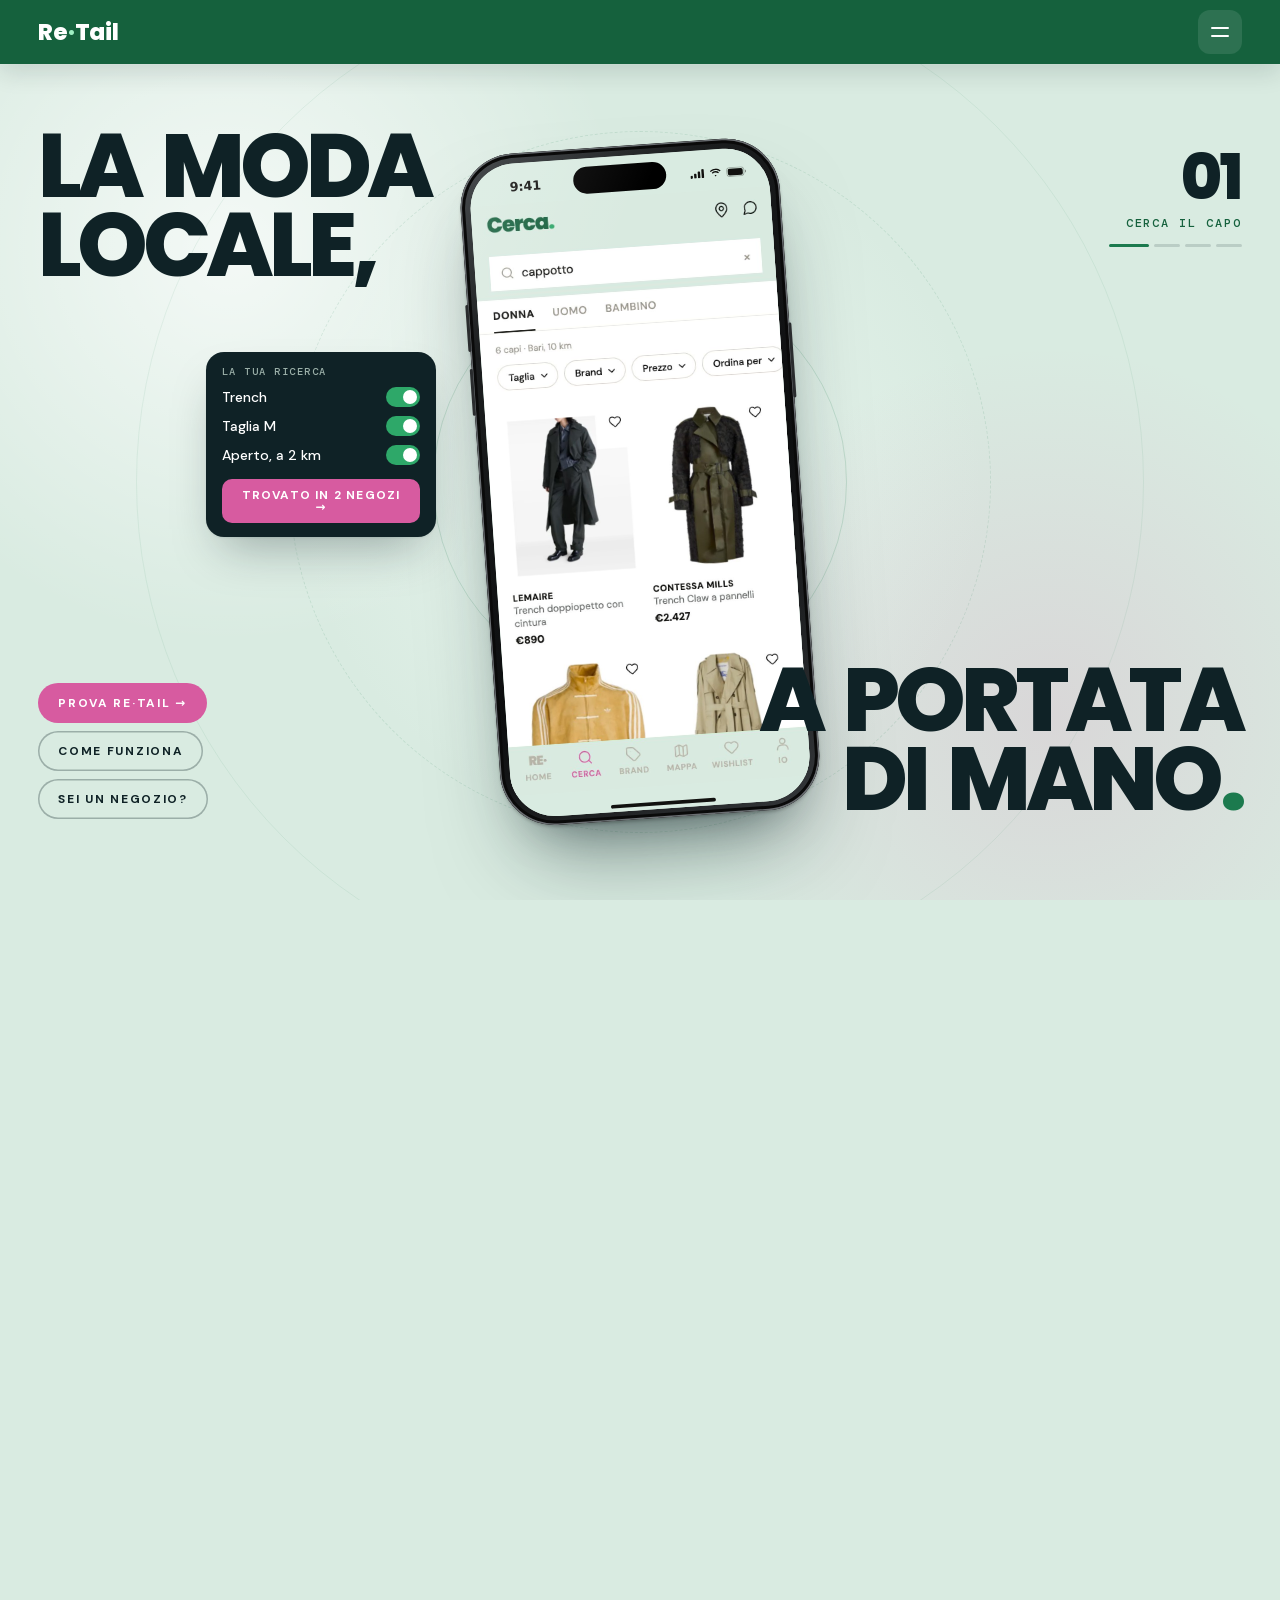
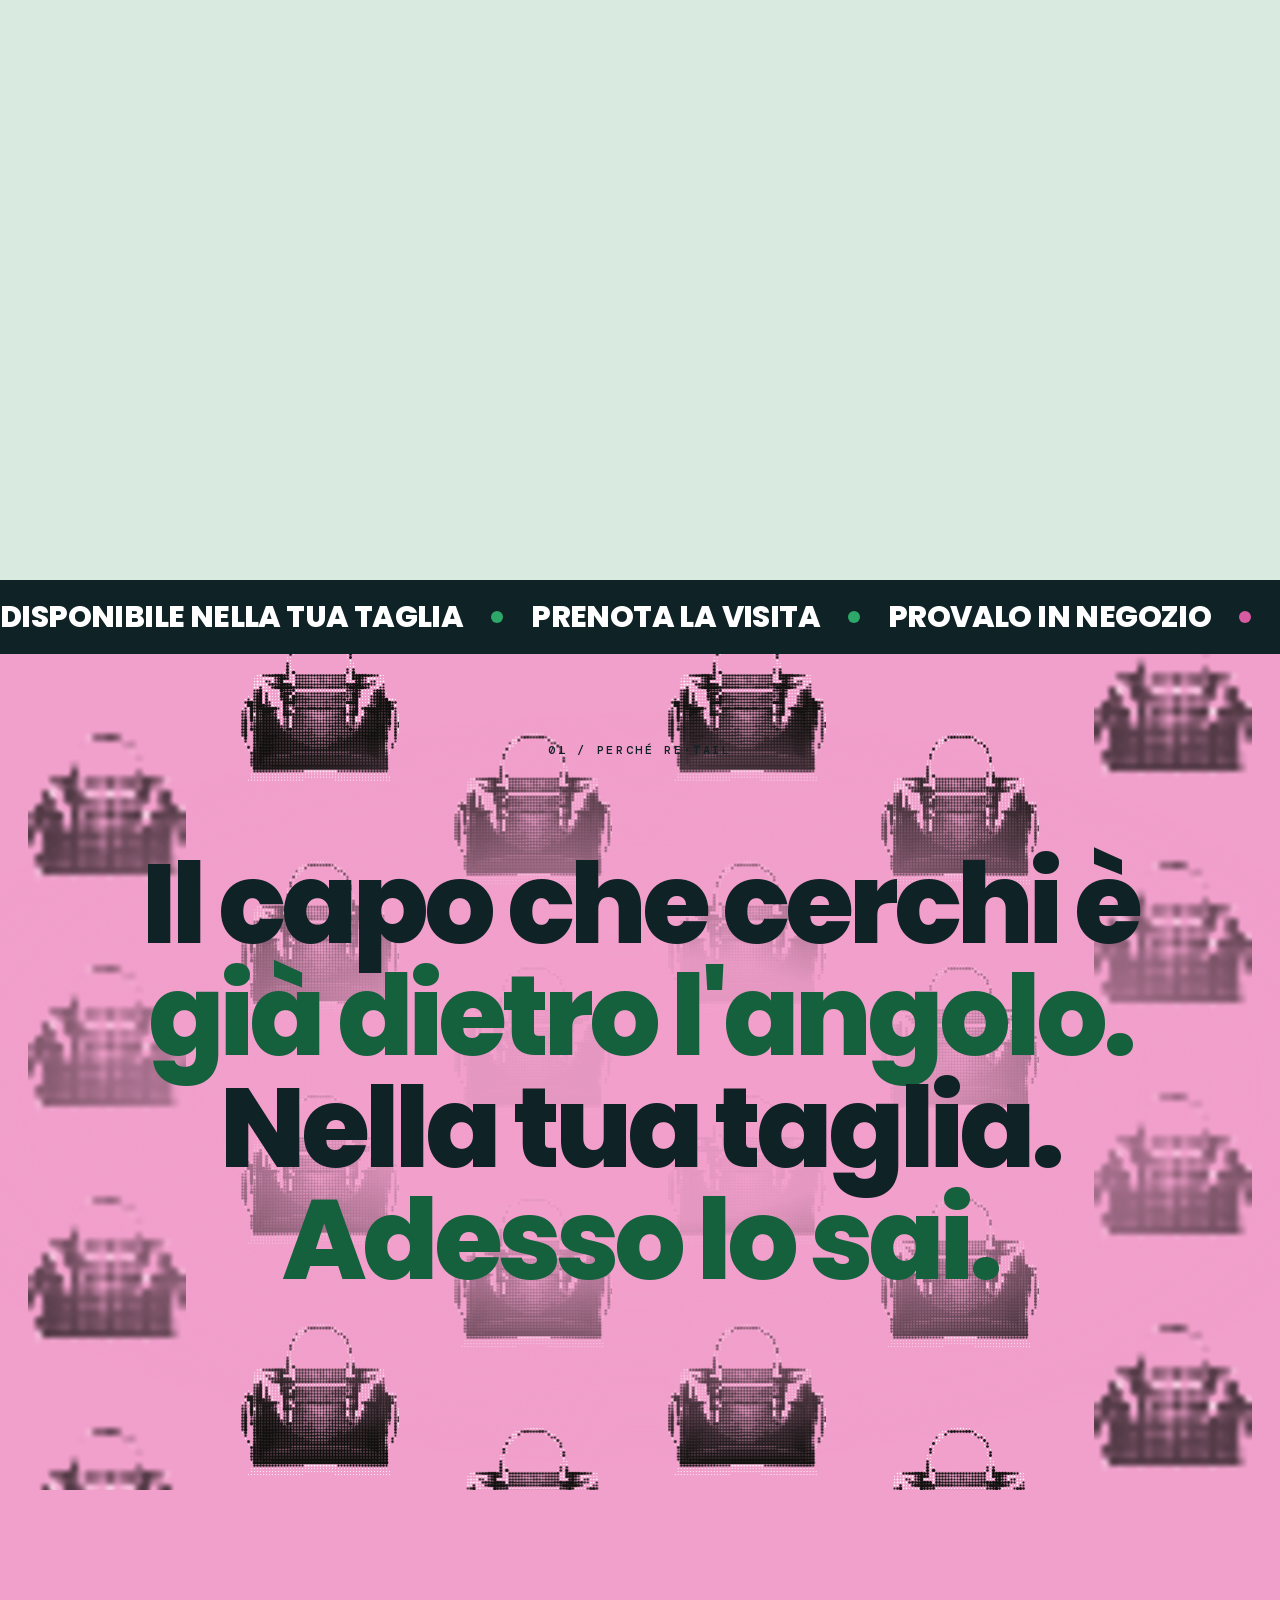
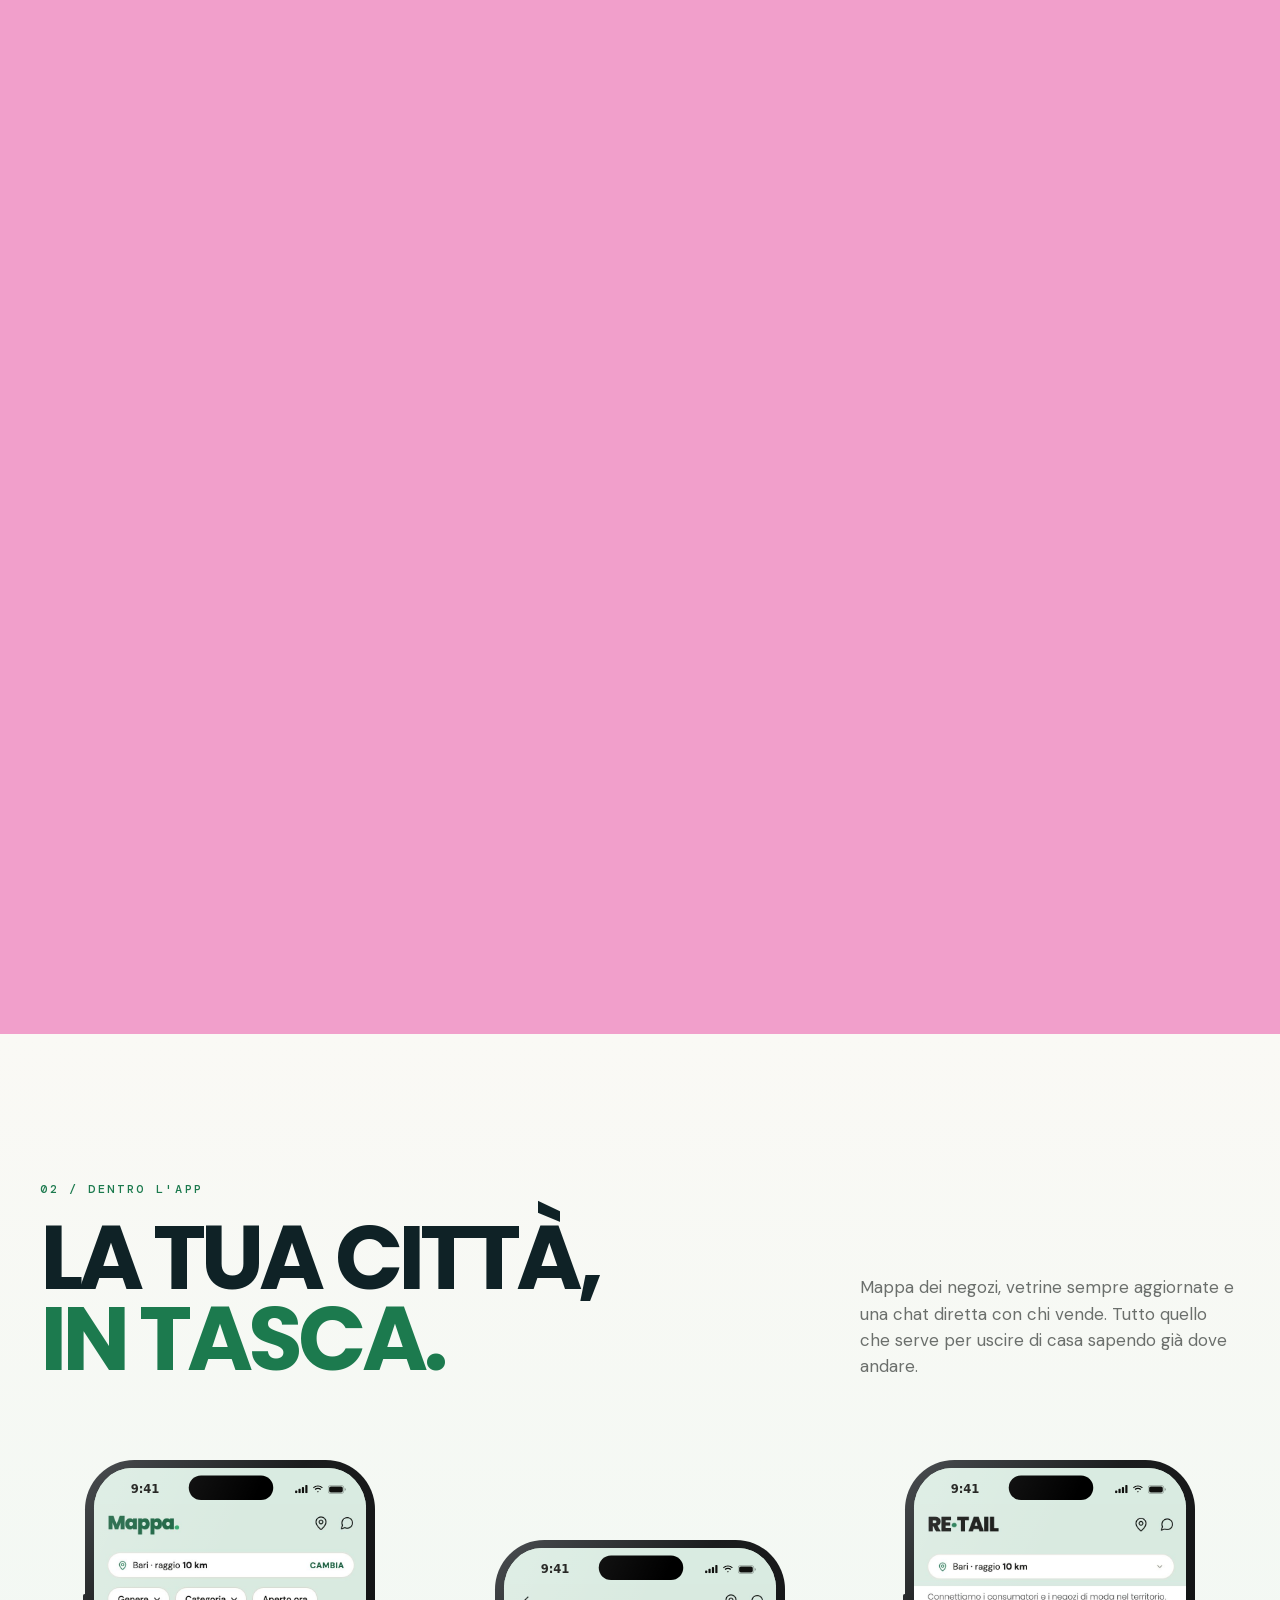
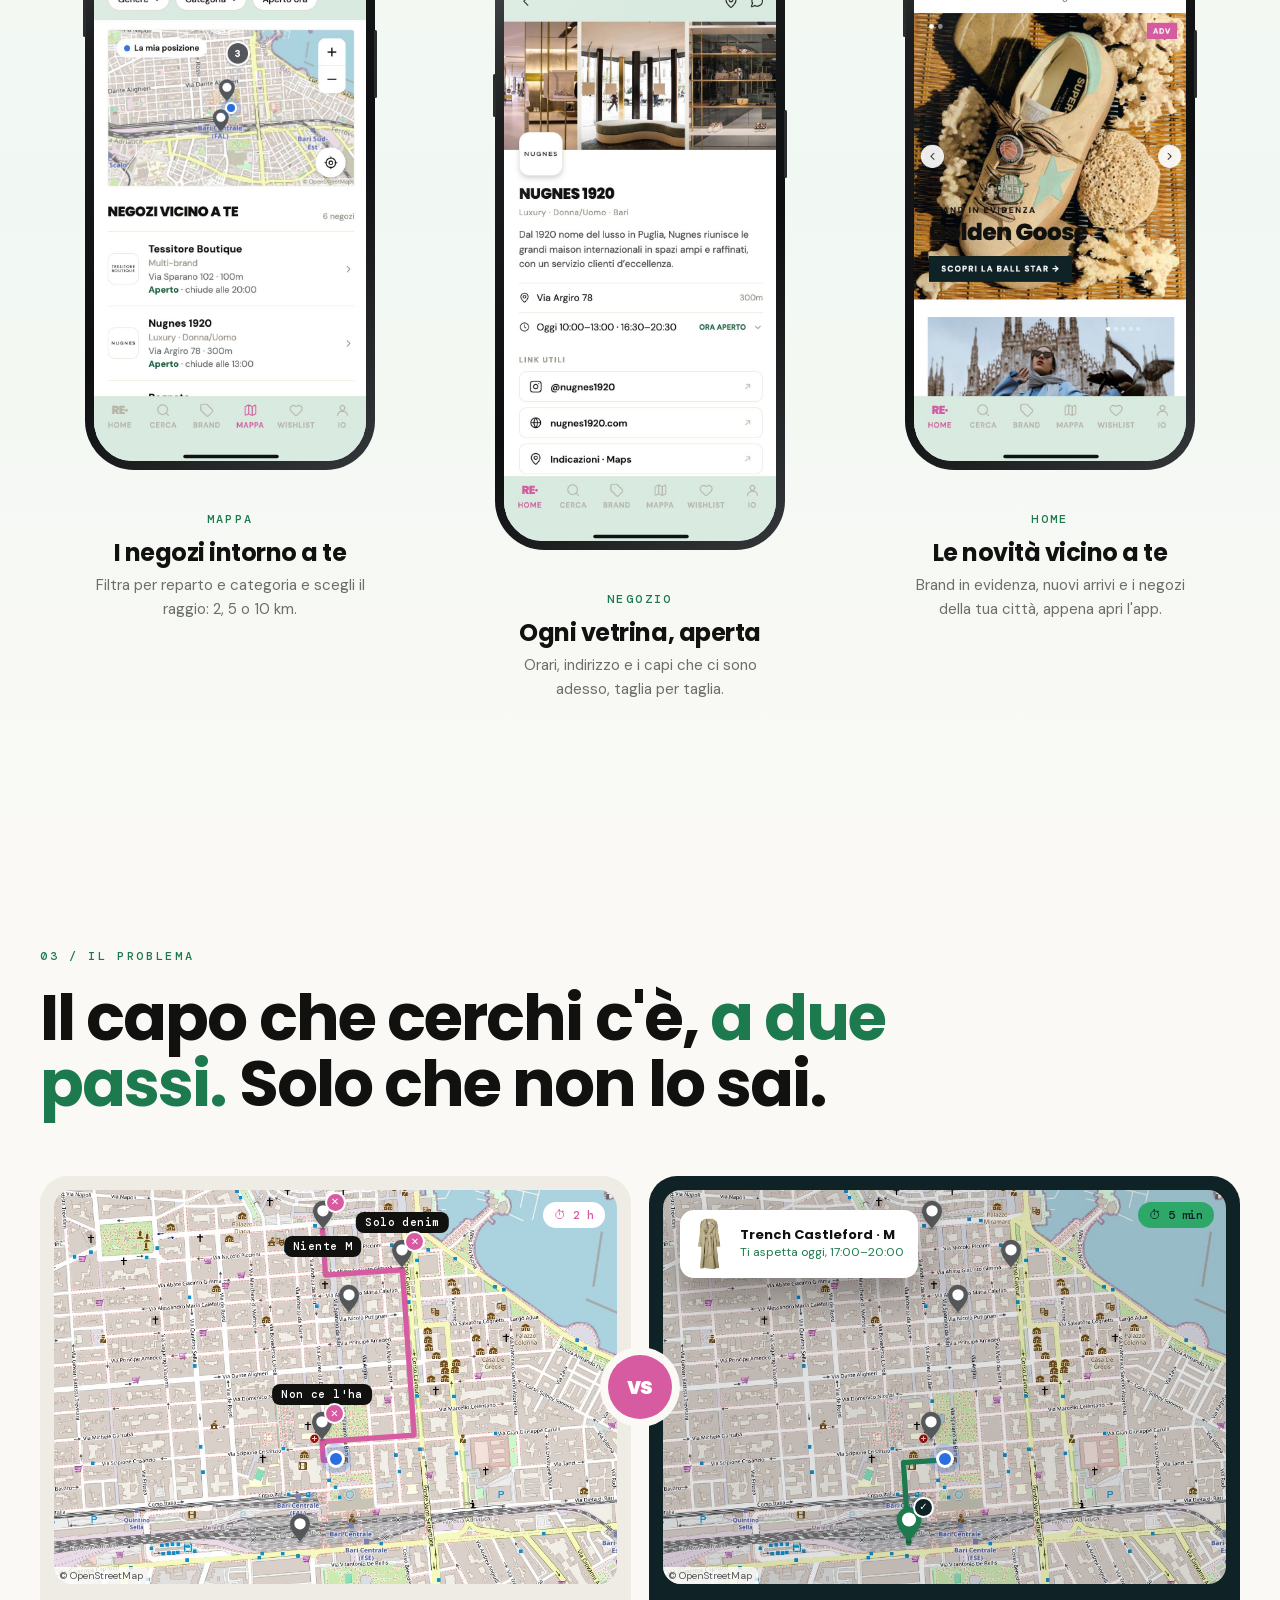
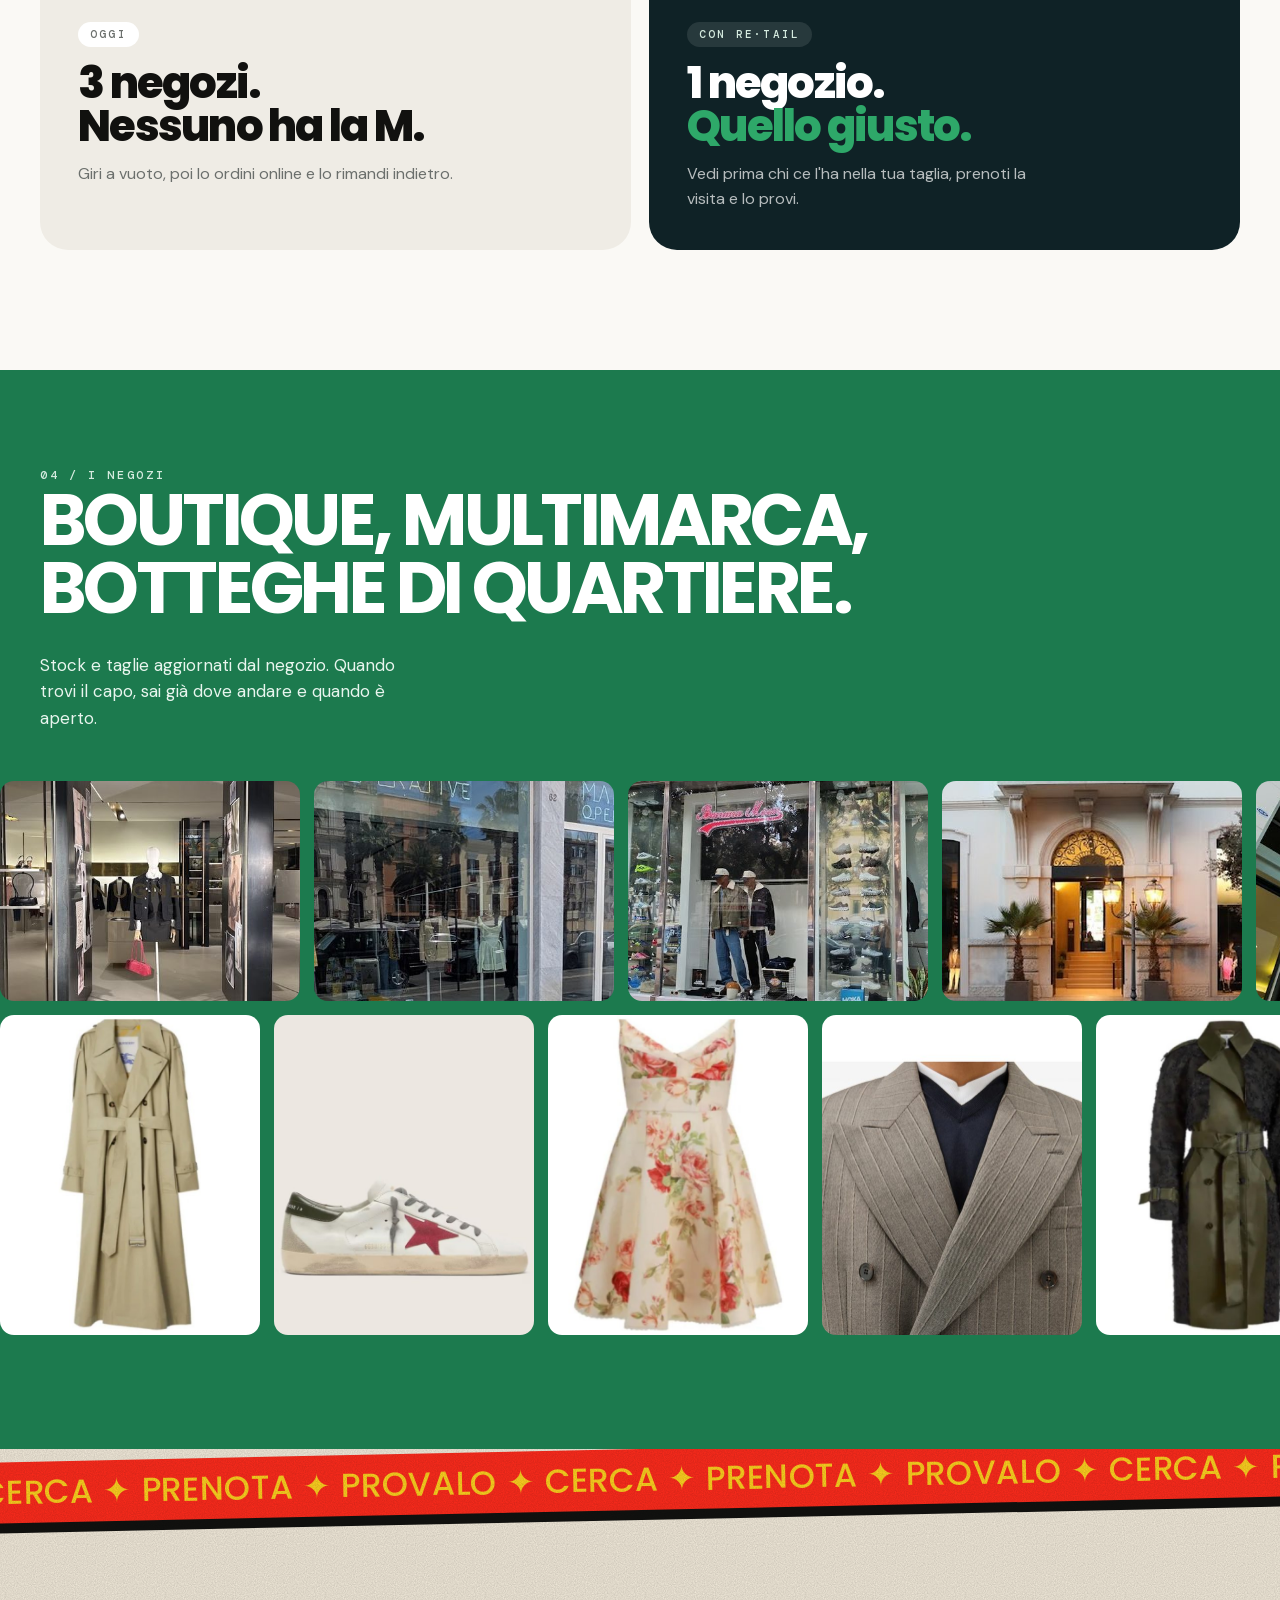
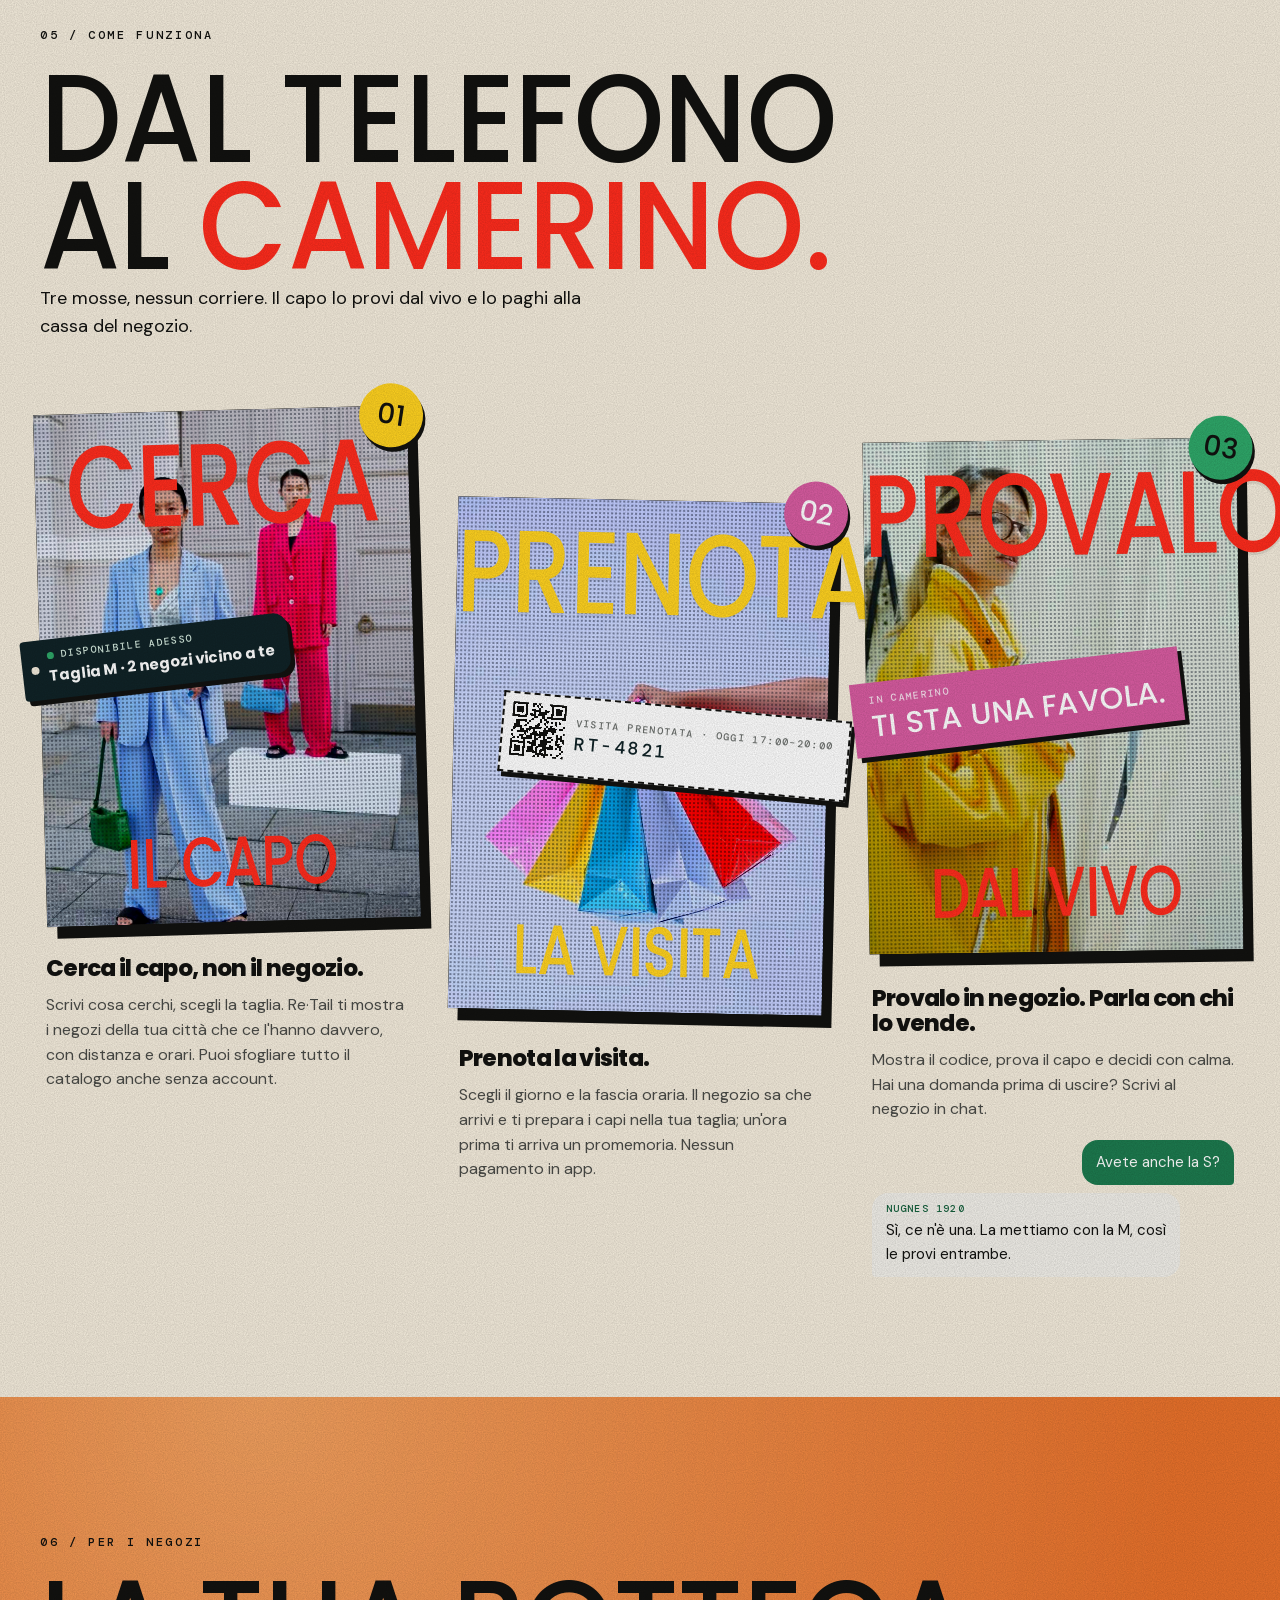
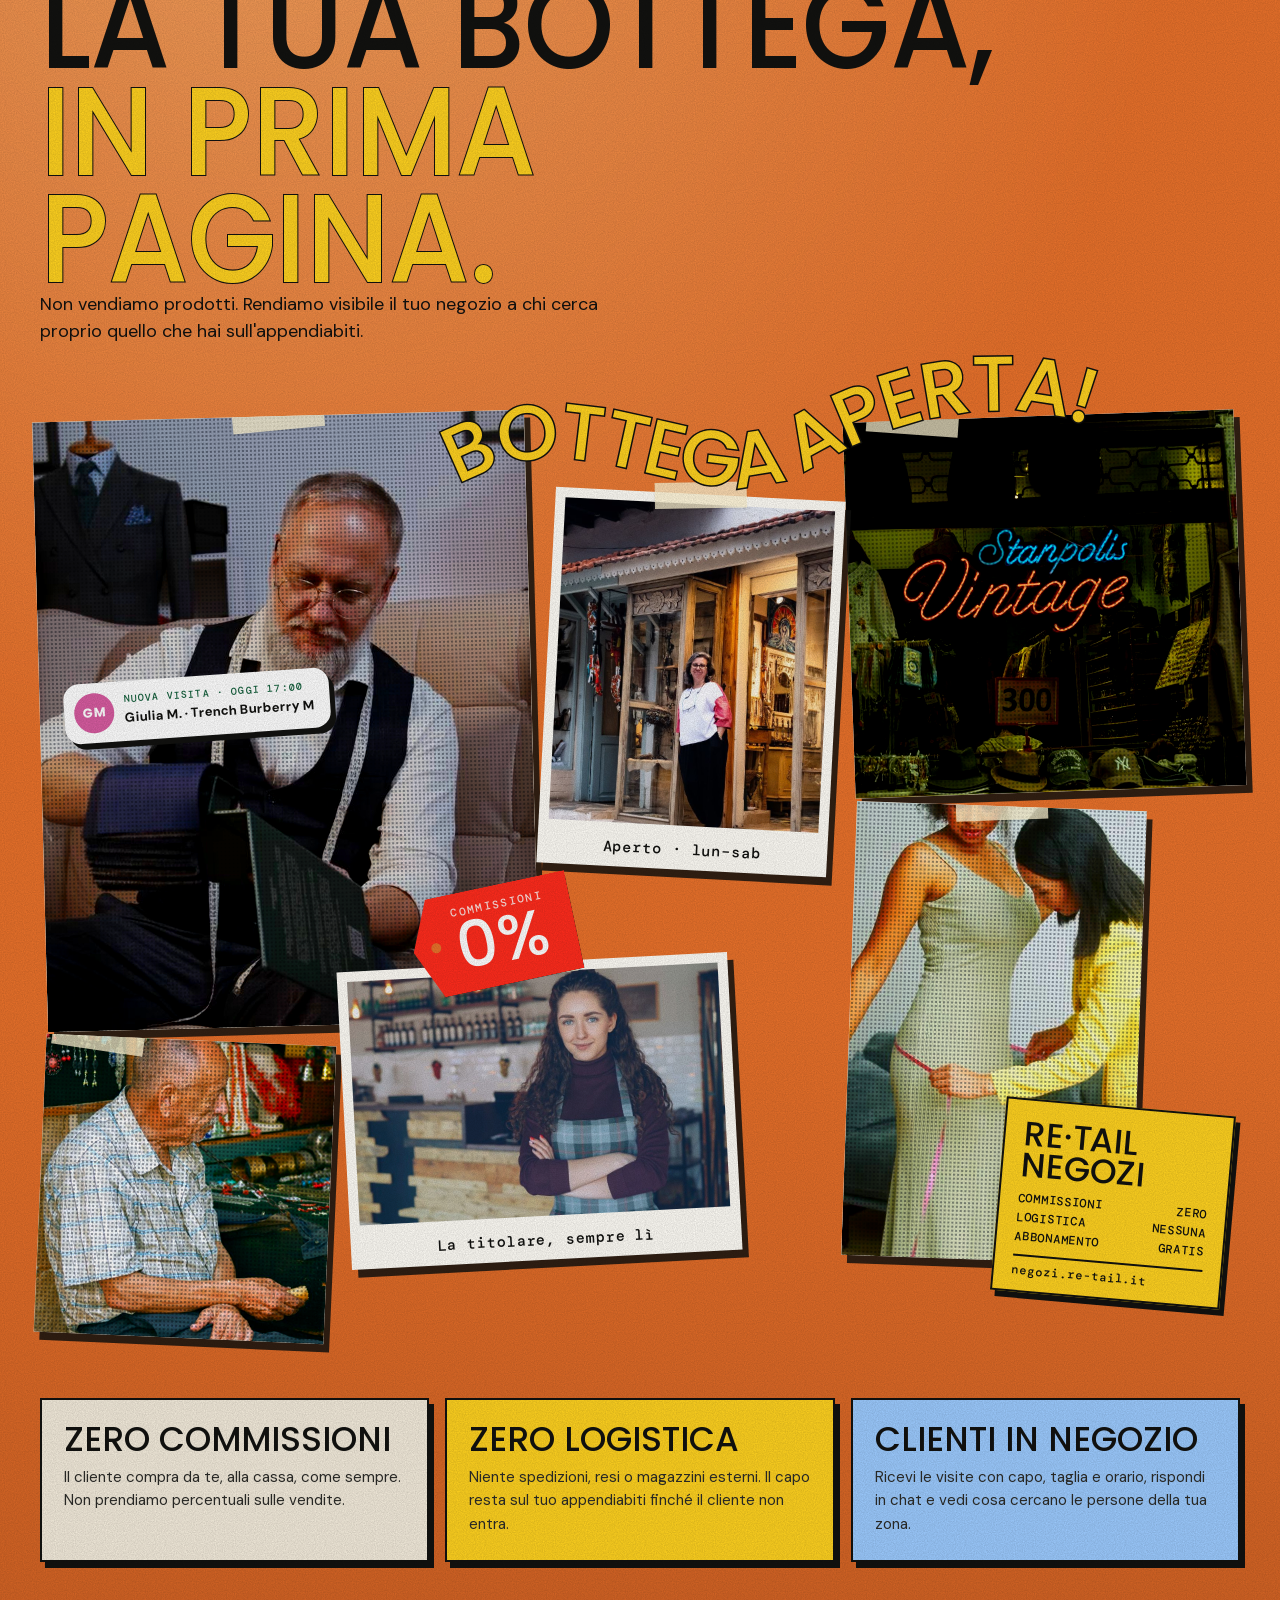
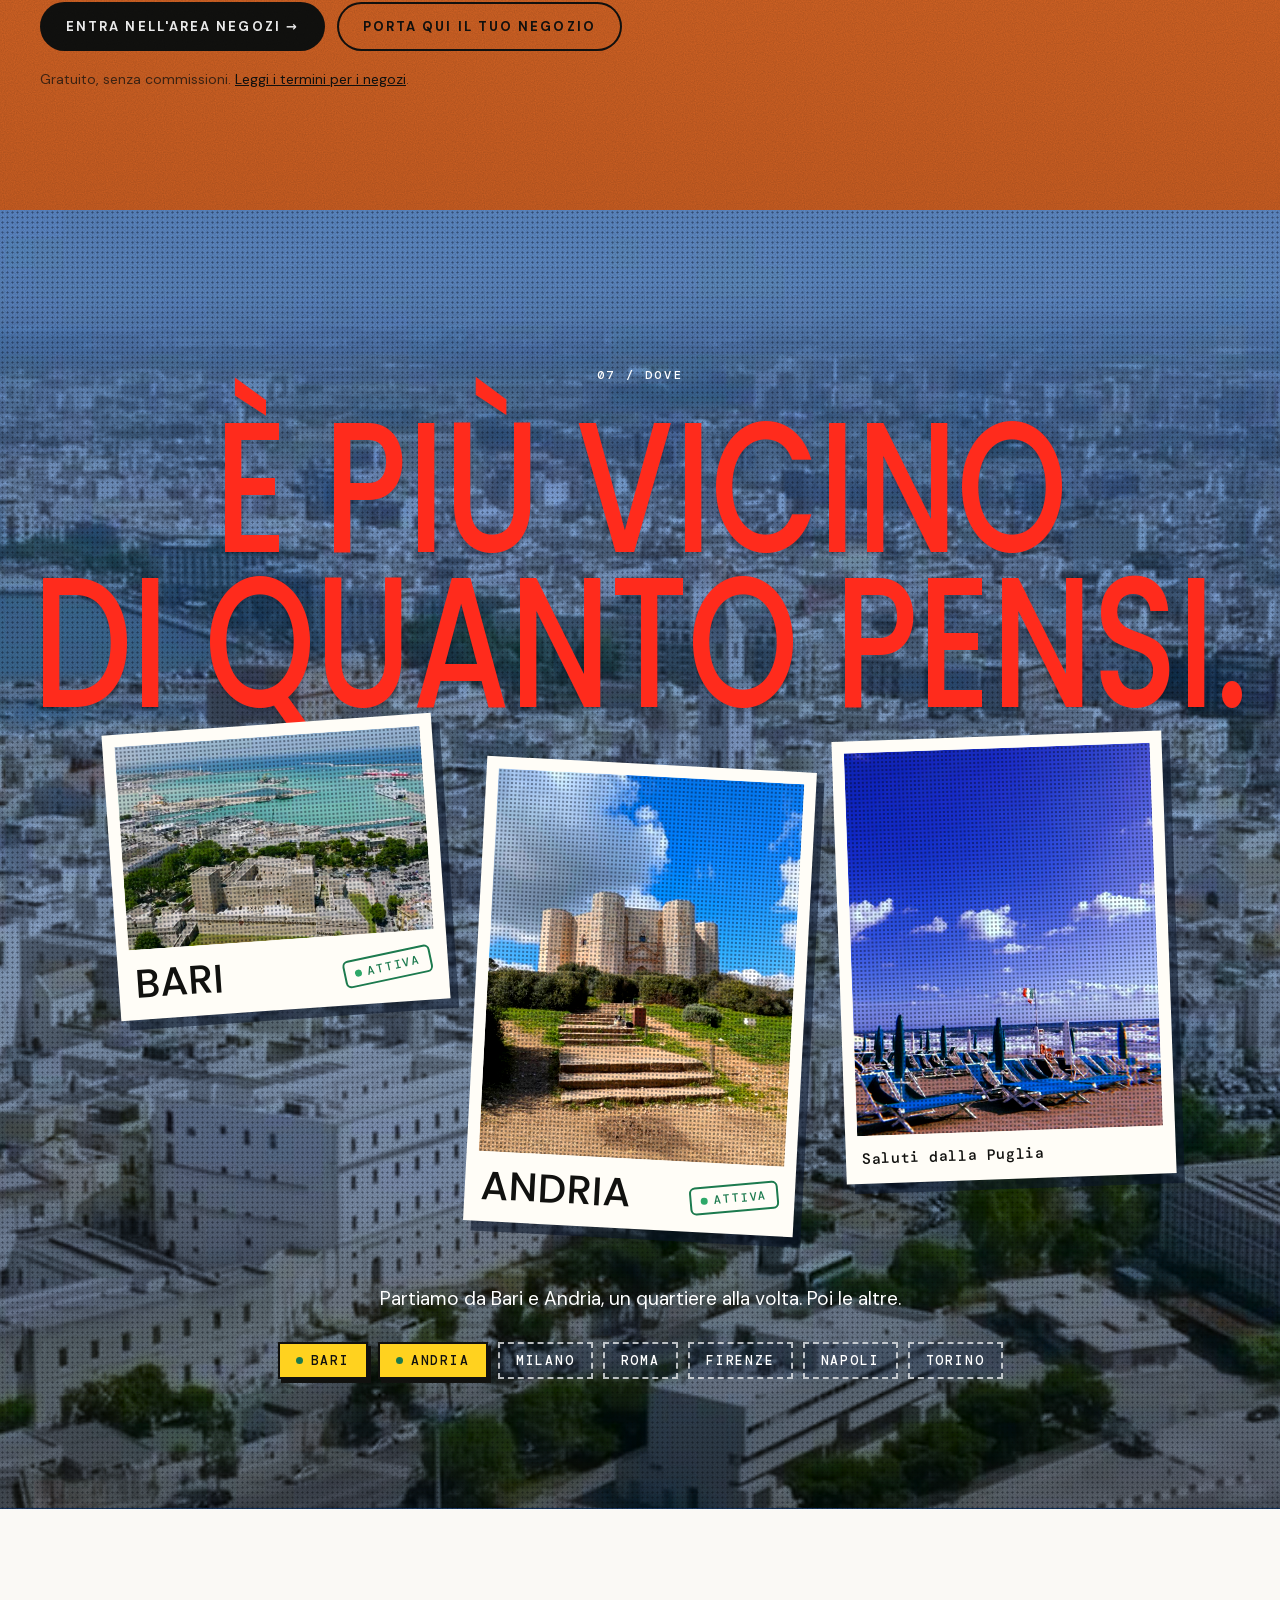
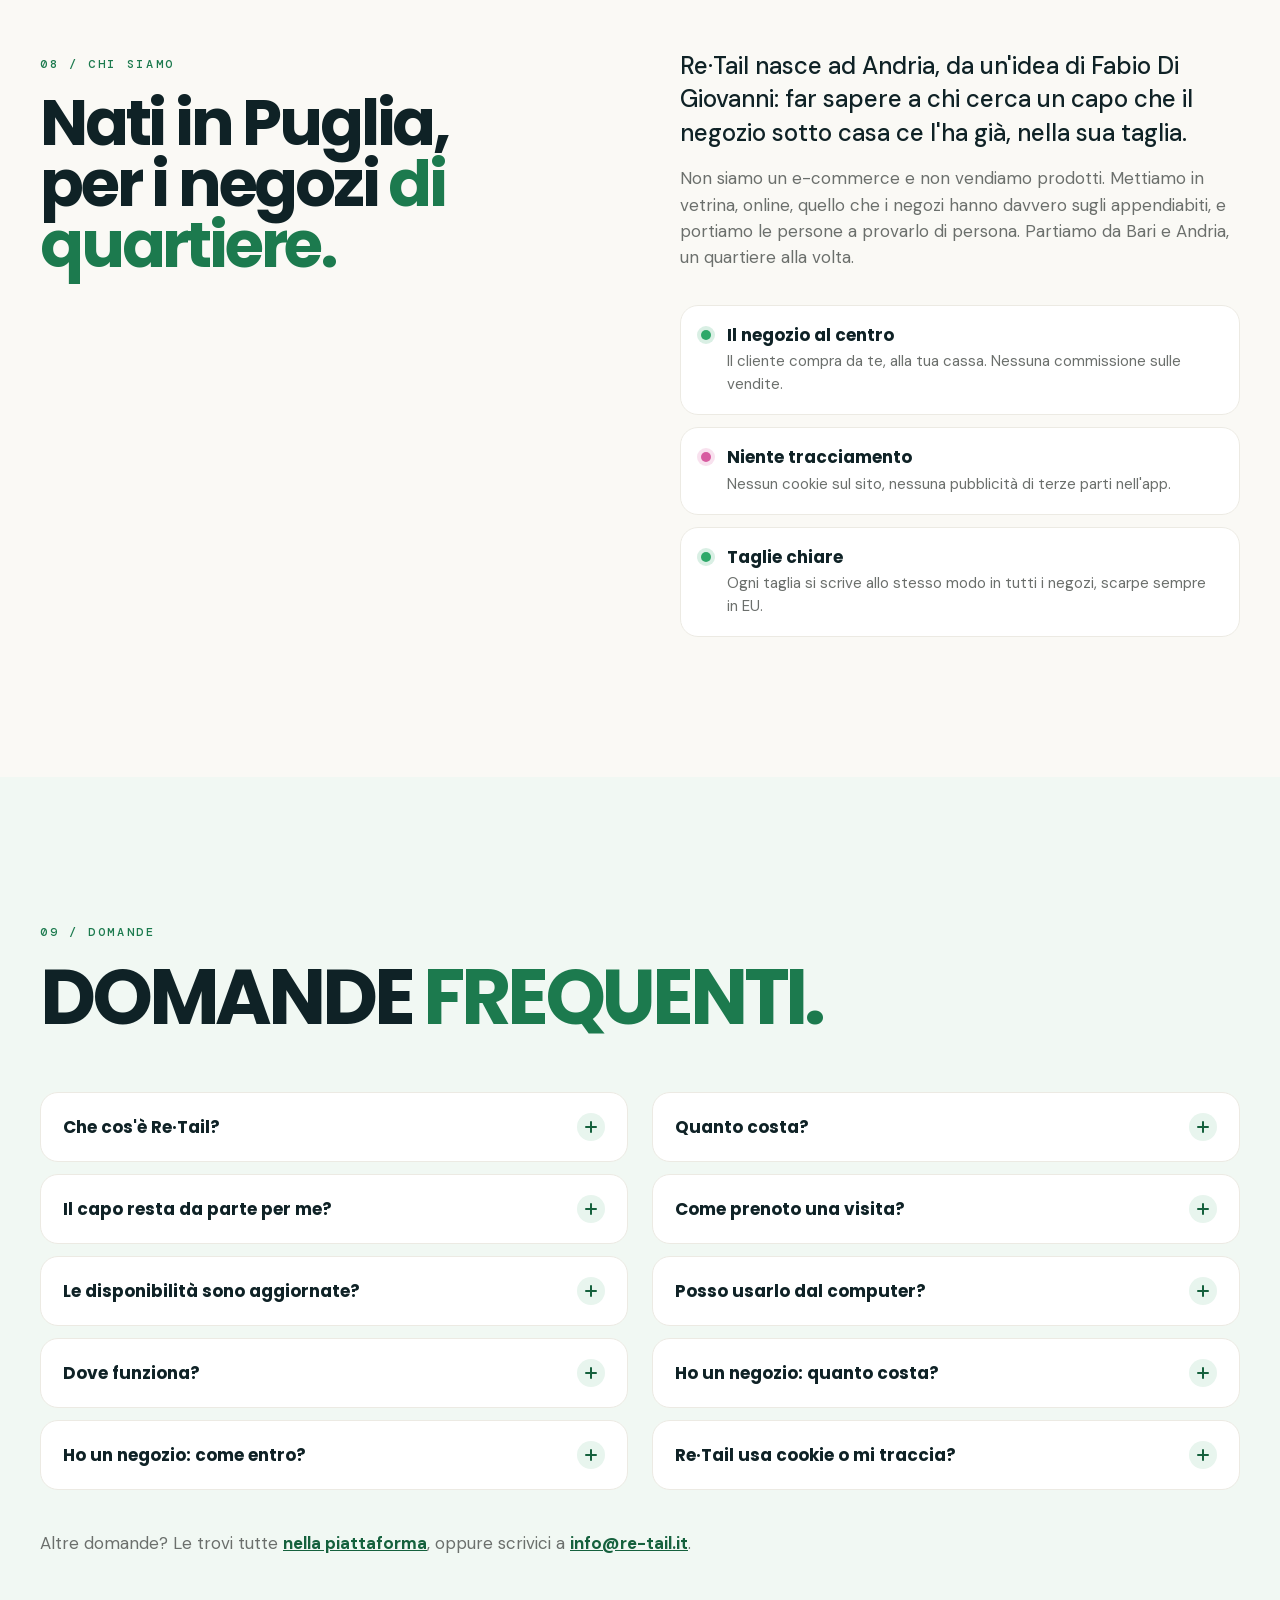
==== commit 83dc492a: "Home: How it works, For stores and Where redone as pop editorial posters and collage Real Pexels vid" ====
--- a/index.html
+++ b/index.html
@@ -180,73 +180,96 @@
 </section>
 
 <!-- HOW IT WORKS -->
-<section class="how" id="come-funziona">
-  <div class="wrap">
-    <span class="eyebrow">05 / Come funziona</span>
-    <h2>Cerca.<br>Prenota.<br><span class="g">Provalo.</span></h2>
-    <div class="steps">
-      <div class="step">
-        <div class="media">
-          <video src="media/appendini.mp4" poster="media/appendini.jpg" autoplay muted loop playsinline preload="metadata"></video>
-          <div class="chip avail"><span class="k"><i></i>Disponibile adesso</span><b>Taglia M · 2 negozi vicino a te</b></div>
+<section class="how pop" id="come-funziona">
+  <div class="pp-marq" aria-hidden="true"><div><span>Cerca ✦ Prenota ✦ Provalo ✦ Cerca ✦ Prenota ✦ Provalo ✦&nbsp;</span><span>Cerca ✦ Prenota ✦ Provalo ✦ Cerca ✦ Prenota ✦ Provalo ✦&nbsp;</span></div></div>
+  <div class="wrap">
+    <div class="pp-head">
+      <span class="eyebrow">05 / Come funziona</span>
+      <h2 class="pp-title">Dal telefono<br>al <em>camerino.</em></h2>
+      <p class="pp-lede">Tre mosse, nessun corriere. Il capo lo provi dal vivo e lo paghi alla cassa del negozio.</p>
+    </div>
+    <div class="posters">
+      <figure class="pstep s1">
+        <div class="pst">
+          <div class="ht"><video src="media/pop/cerca.mp4" poster="media/pop/cerca.jpg" autoplay muted loop playsinline preload="metadata"></video></div>
+          <span class="pw t">Cerca</span><span class="pw b">il capo</span>
+          <span class="pnum">01</span>
+          <div class="stk tag"><span class="k"><i></i>Disponibile adesso</span><b>Taglia M · 2 negozi vicino a te</b></div>
         </div>
-        <div><span class="num">01</span><h3>Cerca il capo, non il negozio.</h3><p>Scrivi cosa cerchi, scegli la taglia. Re·Tail ti mostra i negozi della tua città che ce l'hanno davvero, con distanza e orari. Puoi sfogliare tutto il catalogo anche senza account.</p></div>
-      </div>
-      <div class="step">
-        <div class="media">
-          <video src="media/stender.mp4" poster="media/stender.jpg" autoplay muted loop playsinline preload="metadata"></video>
-          <div class="chip code"><span data-qr="RT-4821" data-size="54"></span><span><span class="k">Visita prenotata · oggi 17:00–20:00</span><b>RT-4821</b></span></div>
+        <figcaption><h3>Cerca il capo, non il negozio.</h3><p>Scrivi cosa cerchi, scegli la taglia. Re·Tail ti mostra i negozi della tua città che ce l'hanno davvero, con distanza e orari. Puoi sfogliare tutto il catalogo anche senza account.</p></figcaption>
+      </figure>
+      <figure class="pstep s2">
+        <div class="pst">
+          <div class="ht"><video src="media/pop/prenota.mp4" poster="media/pop/prenota.jpg" autoplay muted loop playsinline preload="metadata"></video></div>
+          <span class="pw t">Prenota</span><span class="pw b">la visita</span>
+          <span class="pnum">02</span>
+          <div class="stk ticket"><span data-qr="RT-4821" data-size="54"></span><span><span class="k">Visita prenotata · oggi 17:00–20:00</span><b>RT-4821</b></span></div>
         </div>
-        <div><span class="num">02</span><h3>Prenota la visita.</h3><p>Scegli il giorno e la fascia oraria. Il negozio sa che arrivi e ti prepara i capi nella tua taglia; un'ora prima ti arriva un promemoria. Nessun pagamento in app.</p></div>
-      </div>
-      <div class="step">
-        <div class="media">
-          <video src="media/negozio.mp4" poster="media/negozio.jpg" autoplay muted loop playsinline preload="metadata"></video>
-          <div class="chip fit"><span class="k">In camerino</span><b>Ti sta una favola.</b></div>
+        <figcaption><h3>Prenota la visita.</h3><p>Scegli il giorno e la fascia oraria. Il negozio sa che arrivi e ti prepara i capi nella tua taglia; un'ora prima ti arriva un promemoria. Nessun pagamento in app.</p></figcaption>
+      </figure>
+      <figure class="pstep s3">
+        <div class="pst">
+          <div class="ht"><video src="media/pop/provalo.mp4" poster="media/pop/provalo.jpg" autoplay muted loop playsinline preload="metadata"></video></div>
+          <span class="pw t">Provalo</span><span class="pw b">dal vivo</span>
+          <span class="pnum">03</span>
+          <div class="stk fit"><span class="k">In camerino</span><b>Ti sta una favola.</b></div>
         </div>
-        <div>
-          <span class="num">03</span><h3>Provalo in negozio. Parla con chi lo vende.</h3>
+        <figcaption>
+          <h3>Provalo in negozio. Parla con chi lo vende.</h3>
           <p>Mostra il codice, prova il capo e decidi con calma. Hai una domanda prima di uscire? Scrivi al negozio in chat.</p>
           <div class="bubbles">
             <div class="bub me">Avete anche la S?</div>
             <div class="bub them"><small>Nugnes 1920</small>Sì, ce n'è una. La mettiamo con la M, così le provi entrambe.</div>
           </div>
-        </div>
-      </div>
+        </figcaption>
+      </figure>
     </div>
   </div>
 </section>
 
 <!-- FOR STORES -->
-<section class="forstores" id="negozi">
-  <video class="bgvid" src="media/stender.mp4" poster="media/stender.jpg" autoplay muted loop playsinline preload="metadata"></video>
-  <div class="wrap">
-    <span class="eyebrow">06 / Per i negozi</span>
-    <h2>Non vendiamo prodotti. <span class="g">Rendiamo visibile il tuo negozio.</span></h2>
-    <div class="fs-grid">
-      <div>
-        <div class="zeros">
-          <div class="zero"><b>Zero commissioni</b><p>Il cliente compra da te, alla cassa, come sempre. Non prendiamo percentuali sulle vendite.</p></div>
-          <div class="zero"><b>Zero logistica</b><p>Niente spedizioni, resi o magazzini esterni. Il capo resta sul tuo appendiabiti finché il cliente non entra.</p></div>
-          <div class="zero"><b>Clienti in negozio</b><p>Ricevi le visite con capo, taglia e orario, rispondi in chat e vedi cosa cercano le persone della tua zona.</p></div>
-        </div>
-        <div class="cta-row"><a class="cta" href="area-negozi.html">Entra nell'area negozi →</a><a class="cta ghost" href="mailto:info@re-tail.it?subject=Il%20mio%20negozio%20su%20Re%C2%B7Tail">Porta qui il tuo negozio</a></div>
-        <p class="fs-note">Gratuito, senza commissioni. <a href="termini-negozi.html">Leggi i termini per i negozi</a>.</p>
-      </div>
-      <div class="fs-phone">
-        <div class="device" data-screens="partner" aria-hidden="true"></div>
-        <div class="toast"><span class="av">GM</span><span><small>Nuova visita · oggi 17:00</small><b>Giulia M. · Trench Burberry M</b></span></div>
-      </div>
-    </div>
+<section class="forstores pop" id="negozi">
+  <div class="wrap">
+    <div class="pp-head">
+      <span class="eyebrow">06 / Per i negozi</span>
+      <h2 class="pp-title">La tua bottega,<br><em>in prima pagina.</em></h2>
+      <p class="pp-lede">Non vendiamo prodotti. Rendiamo visibile il tuo negozio a chi cerca proprio quello che hai sull'appendiabiti.</p>
+    </div>
+    <div class="board" aria-hidden="true">
+      <figure class="cl c1 ht"><video src="media/pop/sarto.mp4" poster="media/pop/sarto.jpg" autoplay muted loop playsinline preload="metadata"></video></figure>
+      <figure class="cl c2 pol"><img src="media/pop/bottega-porta.jpg" alt="" loading="lazy"><figcaption>Aperto · lun–sab</figcaption></figure>
+      <figure class="cl c3 ht"><img src="media/pop/vintage.jpg" alt="" loading="lazy"></figure>
+      <figure class="cl c4 ht"><video src="media/pop/prova.mp4" poster="media/pop/prova.jpg" autoplay muted loop playsinline preload="metadata"></video></figure>
+      <figure class="cl c5 pol"><img src="media/pop/titolare.jpg" alt="" loading="lazy"><figcaption>La titolare, sempre lì</figcaption></figure>
+      <figure class="cl c6 ht"><img src="media/pop/bottegaio.jpg" alt="" loading="lazy"></figure>
+      <figure class="cl c7 shot"><img src="media/screens/partner.jpg" alt="" loading="lazy"></figure>
+      <svg class="wavy" viewBox="0 0 700 200"><path id="wv" d="M10 140 C 140 60, 250 190, 370 120 S 600 50, 690 100" fill="none"/><text><textPath href="#wv" textLength="660" lengthAdjust="spacing">Bottega aperta!</textPath></text></svg>
+      <div class="pricetag"><small>Commissioni</small><b>0%</b></div>
+      <div class="match"><b>Re·Tail<br>Negozi</b><dl><dt>Commissioni</dt><dd>zero</dd><dt>Logistica</dt><dd>nessuna</dd><dt>Abbonamento</dt><dd>gratis</dd></dl><small>negozi.re-tail.it</small></div>
+      <div class="toast"><span class="av">GM</span><span><small>Nuova visita · oggi 17:00</small><b>Giulia M. · Trench Burberry M</b></span></div>
+      <div class="note">Il capo resta sul tuo appendiabiti finché il cliente non entra.</div>
+    </div>
+    <div class="zeros">
+      <div class="zero"><b>Zero commissioni</b><p>Il cliente compra da te, alla cassa, come sempre. Non prendiamo percentuali sulle vendite.</p></div>
+      <div class="zero"><b>Zero logistica</b><p>Niente spedizioni, resi o magazzini esterni. Il capo resta sul tuo appendiabiti finché il cliente non entra.</p></div>
+      <div class="zero"><b>Clienti in negozio</b><p>Ricevi le visite con capo, taglia e orario, rispondi in chat e vedi cosa cercano le persone della tua zona.</p></div>
+    </div>
+    <div class="cta-row"><a class="cta" href="area-negozi.html">Entra nell'area negozi →</a><a class="cta ghost" href="mailto:info@re-tail.it?subject=Il%20mio%20negozio%20su%20Re%C2%B7Tail">Porta qui il tuo negozio</a></div>
+    <p class="fs-note">Gratuito, senza commissioni. <a href="termini-negozi.html">Leggi i termini per i negozi</a>.</p>
   </div>
 </section>
 
 <!-- CITIES -->
-<section class="cities" id="dove">
-  <img src="media/foto/via-2.jpg" alt="" loading="lazy">
+<section class="cities pop" id="dove">
+  <div class="cbg ht" aria-hidden="true"><video src="media/pop/bari.mp4" poster="media/pop/bari.jpg" autoplay muted loop playsinline preload="metadata"></video></div>
   <div class="in">
-    <span class="eyebrow" style="color:var(--mint200)">07 / Dove</span>
-    <h2 style="margin-top:18px">Città per città.</h2>
+    <span class="eyebrow">07 / Dove</span>
+    <h2 class="closer">È più vicino<br>di quanto pensi.</h2>
+    <div class="cards" aria-hidden="true">
+      <figure class="pc pc1"><div class="ht"><video src="media/pop/castello.mp4" poster="media/pop/castello.jpg" autoplay muted loop playsinline preload="metadata"></video></div><figcaption><b>Bari</b><span class="stamp">Attiva</span></figcaption></figure>
+      <figure class="pc pc2"><div class="ht"><img src="media/pop/castel-del-monte.jpg" alt="" loading="lazy"></div><figcaption><b>Andria</b><span class="stamp">Attiva</span></figcaption></figure>
+      <figure class="pc pc3"><div class="ht"><img src="media/pop/spiaggia.jpg" alt="" loading="lazy"></div><figcaption><b>Saluti dalla Puglia</b></figcaption></figure>
+    </div>
     <p>Partiamo da Bari e Andria, un quartiere alla volta. Poi le altre.</p>
     <div class="city-list"><span class="on"><i></i>Bari</span><span class="on"><i></i>Andria</span><span>Milano</span><span>Roma</span><span>Firenze</span><span>Napoli</span><span>Torino</span></div>
   </div>
--- a/fonts.css
+++ b/fonts.css
@@ -62,3 +62,11 @@
   src: url(fonts/Poppins-800.woff2) format('woff2');
   unicode-range: U+0000-00FF, U+0131, U+0152-0153, U+02BB-02BC, U+02C6, U+02DA, U+02DC, U+0304, U+0308, U+0329, U+2000-206F, U+20AC, U+2122, U+2191, U+2193, U+2212, U+2215, U+FEFF, U+FFFD;
 }
+@font-face {
+  font-family: 'Anton';
+  font-style: normal;
+  font-weight: 400;
+  font-display: swap;
+  src: url(fonts/Anton-400.woff2) format('woff2');
+  unicode-range: U+0000-00FF, U+0131, U+0152-0153, U+02BB-02BC, U+02C6, U+02DA, U+02DC, U+0304, U+0308, U+0329, U+2000-206F, U+20AC, U+2122, U+2191, U+2193, U+2212, U+2215, U+FEFF, U+FFFD;
+}
--- a/styles.css
+++ b/styles.css
@@ -376,24 +376,6 @@
 @keyframes slide { to { transform: translateX(-50%); } }
 
 /* ---------- HOW IT WORKS ---------- */
-.how { background: var(--paper); padding: 140px 0 60px; }
-.how > .wrap > h2 { font-size: clamp(40px, calc(7 * var(--vw)), 110px); line-height: .9; text-transform: uppercase; letter-spacing: -0.055em; margin: 16px 0 80px; }
-.step { display: grid; grid-template-columns: 1fr 1fr; gap: calc(6 * var(--vw)); align-items: center; padding: 50px 0; border-top: 1px solid var(--border); }
-.step:nth-child(even) .media { order: 2; }
-.step .media { position: relative; aspect-ratio: 4 / 5; overflow: hidden; border-radius: 22px; background: var(--line); }
-.step .media video, .step .media img { width: 100%; height: 100%; object-fit: cover; }
-.step h3 { font-size: clamp(32px, calc(4 * var(--vw)), 56px); line-height: 1; margin: 16px 0 20px; }
-.step p { color: var(--text2); max-width: 440px; }
-.chip { position: absolute; left: 18px; bottom: 18px; background: var(--white); border-radius: 14px; padding: 12px 14px; font-size: 14px; box-shadow: 0 14px 30px -10px rgba(0,0,0,.35); }
-.chip .k { font: 500 10px/1 var(--mono); letter-spacing: .14em; text-transform: uppercase; color: var(--text3); display: block; margin-bottom: 6px; }
-.chip.avail { background: var(--pine); color: var(--white); border: 1px solid var(--mint200); }
-.chip.avail b { font-size: 16px; }
-.chip.avail .k { display: flex; align-items: center; gap: 7px; font: 700 11px/1 var(--body); letter-spacing: .08em; color: var(--mint200); }
-.chip.code { display: flex; gap: 12px; align-items: center; padding: 10px 16px 10px 10px; }
-.chip.fit { background: var(--pink); color: var(--white); transform: rotate(-4deg); padding: 14px 18px; }
-.chip.fit .k { color: rgba(255, 255, 255, .75); }
-.chip.fit b { font: 800 22px/1 var(--display); letter-spacing: -.02em; text-transform: uppercase; }
-.chip.code b { font-family: var(--mono); font-weight: 500; color: var(--pine); letter-spacing: .14em; font-size: 18px; }
 .bubbles { display: flex; flex-direction: column; gap: 8px; margin-top: 26px; max-width: 380px; }
 .bub { padding: 11px 14px; border-radius: 16px; font-size: 15px; max-width: 85%; }
 .bub.me { align-self: flex-end; background: var(--em500); color: var(--white); border-bottom-right-radius: 4px; }
@@ -401,22 +383,6 @@
 .bub small { display: block; font: 500 10px/1 var(--mono); letter-spacing: .12em; text-transform: uppercase; color: var(--em600); margin-bottom: 5px; }
 
 /* ---------- STORES (B2B) ---------- */
-.forstores { position: relative; background: var(--pine); color: var(--white); padding: 150px 0; overflow: hidden; }
-.forstores .bgvid { opacity: .18; }
-.forstores .wrap { position: relative; z-index: 2; }
-.forstores .eyebrow { color: var(--em400); }
-.forstores h2 { font-size: clamp(40px, calc(6.5 * var(--vw)), 100px); line-height: .95; letter-spacing: -0.05em; margin: 18px 0 60px; max-width: 1000px; }
-.forstores h2 .g { color: var(--em400); }
-.fs-grid { display: grid; grid-template-columns: 1.2fr 1fr; gap: calc(6 * var(--vw)); align-items: center; }
-.zeros { display: grid; gap: 12px; }
-.zero { border: 1px solid rgba(255,255,255,.16); border-radius: 18px; padding: 24px 26px; background: rgba(15,34,38,.55); backdrop-filter: blur(6px); -webkit-backdrop-filter: blur(6px); }
-.zero b { font: 800 28px/1 var(--display); letter-spacing: -0.03em; display: block; margin-bottom: 10px; }
-.zero p { color: rgba(255,255,255,.72); font-size: 15px; }
-.fs-phone { position: relative; display: flex; justify-content: center; }
-.fs-phone .device { --w: min(320px, calc(80 * var(--vw))); transform: rotate(3deg); }
-.toast { position: absolute; left: -30px; top: 58%; display: flex; gap: 10px; align-items: center; padding: 10px 16px 10px 10px; border-radius: 16px; background: var(--white); color: var(--ink); font-size: 13px; box-shadow: 0 24px 50px -16px rgba(0, 0, 0, .5); transform: rotate(-3deg); }
-.toast .av { background: var(--pink); }
-.toast small { display: block; font: 500 10px/1 var(--mono); letter-spacing: .12em; text-transform: uppercase; color: var(--em600); margin-bottom: 4px; }
 .cta { display: inline-flex; align-items: center; gap: 12px; margin-top: 40px; padding: 18px 26px; background: var(--em400); color: var(--pine); text-decoration: none; font: 700 13px/1 var(--body); letter-spacing: .16em; text-transform: uppercase; border-radius: 999px; transition: transform .3s var(--ease), background .2s; }
 .cta:hover { transform: translateY(-2px); background: #46c27f; }
 .cta.dark { background: var(--pine); color: var(--white); }
@@ -431,16 +397,6 @@
 .dl-contact a { color: var(--em600); font-weight: 700; }
 
 /* ---------- CITIES ---------- */
-.cities { position: relative; min-height: calc(100 * var(--vh)); display: grid; place-items: center; overflow: hidden; color: var(--white); text-align: center; padding: 120px 20px; }
-.cities > img { position: absolute; inset: 0; width: 100%; height: 100%; object-fit: cover; }
-.cities::after { content: ''; position: absolute; inset: 0; background: rgba(15, 34, 38, .55); }
-.cities .in { position: relative; z-index: 2; }
-.cities h2 { font-size: clamp(44px, calc(8 * var(--vw)), 130px); line-height: .9; text-transform: uppercase; letter-spacing: -0.055em; }
-.cities p { margin-top: 20px; color: rgba(255, 255, 255, .8); }
-.city-list { display: flex; flex-wrap: wrap; justify-content: center; gap: 10px; margin-top: 34px; }
-.city-list span { display: inline-flex; align-items: center; gap: 8px; border: 1px solid rgba(255,255,255,.5); border-radius: 999px; padding: 10px 18px; font: 500 13px/1 var(--mono); letter-spacing: .14em; text-transform: uppercase; backdrop-filter: blur(4px); -webkit-backdrop-filter: blur(4px); color: rgba(255, 255, 255, .75); }
-.city-list span.on { background: var(--white); border-color: var(--white); color: var(--pine); }
-.city-list span.on i { width: 7px; height: 7px; border-radius: 50%; background: var(--em400); box-shadow: 0 0 0 3px rgba(46, 168, 105, .25); animation: pulse 1.6s infinite; }
 
 /* ---------- DOWNLOAD (one dark panel: copy and actions on the left, the app's home and a QR on the right) ---------- */
 .download { background: var(--wash); padding: 120px 0 100px; }
@@ -551,10 +507,6 @@
   .trio .mid { margin-top: 0; }
   .vs { grid-template-columns: 1fr; }
   .vs-badge { display: none; }
-  .fs-grid { grid-template-columns: 1fr; gap: 60px; }
-  .toast { left: 0; }
-  .step { grid-template-columns: 1fr; gap: 30px; }
-  .step:nth-child(even) .media { order: 0; }
   .row img { width: 180px; height: 230px; }
   .row:nth-child(even) img { width: 210px; height: 160px; }
   .foot { grid-template-columns: 1fr 1fr; }
@@ -791,3 +743,166 @@
   .vs-card, .route, .pin svg, .pin::after, .pin em, .map-card, .vs-badge { transition: none !important; }
   .float.on .card, .f-zero.on .card, .f-store em i, .chip.avail .k i { animation: none; }
 }
+
+/* ---------- POP EDITORIAL (Come funziona, Per i negozi, Dove: 18 Nov 2026) ----------
+   Real videos and photos with a halftone dot screen and film grain, giant condensed red type (Anton),
+   collage stickers, polaroids, a price tag and a matchbook card. */
+:root { --red: #FF2B1C; --yel: #FFD21F; --sky: #9CCBFF; --cream: #F4ECDC; --orange: #E9712A; --cond: 'Anton', 'Poppins', Impact, sans-serif;
+  --grain: url("data:image/svg+xml,%3Csvg xmlns='http://www.w3.org/2000/svg' width='160' height='160'%3E%3Cfilter id='n'%3E%3CfeTurbulence type='fractalNoise' baseFrequency='.9' numOctaves='2' stitchTiles='stitch'/%3E%3CfeColorMatrix values='0 0 0 0 0 0 0 0 0 0 0 0 0 0 0 0 0 0 .55 0'/%3E%3C/filter%3E%3Crect width='160' height='160' filter='url(%23n)'/%3E%3C/svg%3E"); }
+.pop { position: relative; overflow: hidden; }
+.pop::before { content: ''; position: absolute; inset: 0; background-image: var(--grain); opacity: .32; mix-blend-mode: multiply; pointer-events: none; z-index: 5; }
+.ht { position: relative; overflow: hidden; }
+.ht > video, .ht > img { width: 100%; height: 100%; object-fit: cover; filter: contrast(1.18) saturate(1.3); }
+.ht::after { content: ''; position: absolute; inset: 0; pointer-events: none; background-image: radial-gradient(circle, rgba(10, 20, 40, .42) 0.85px, transparent 1.25px); background-size: 4px 4px; mix-blend-mode: multiply; }
+.pp-head { position: relative; z-index: 3; max-width: 980px; }
+.pp-title { font: 400 clamp(54px, calc(9 * var(--vw)), 150px)/.86 var(--cond); text-transform: uppercase; letter-spacing: -.005em; margin: 18px 0 22px; transform: scaleY(1.08); transform-origin: left top; }
+.pp-title em { font-style: normal; color: var(--red); }
+.pp-lede { font-size: clamp(17px, calc(1.4 * var(--vw)), 21px); max-width: 560px; }
+
+/* Come funziona: three posters */
+.how.pop { background: var(--cream); padding: 0 0 120px; }
+.pp-marq { background: var(--red); color: var(--yel); overflow: hidden; transform: rotate(-1.2deg); margin: 0 -20px 110px; padding: 14px 0; position: relative; z-index: 4; box-shadow: 0 10px 0 var(--ink); }
+.pp-marq > div { display: flex; width: max-content; animation: slide 26s linear infinite; }
+.pp-marq span { font: 400 clamp(26px, calc(2.6 * var(--vw)), 42px)/1 var(--cond); text-transform: uppercase; letter-spacing: .02em; white-space: nowrap; }
+.how .pp-head .eyebrow { color: var(--ink); }
+.posters { display: grid; grid-template-columns: repeat(3, minmax(0, 1fr)); gap: calc(3 * var(--vw)); margin-top: 70px; align-items: start; }
+.pstep { margin: 0; }
+.pstep.s2 { margin-top: 90px; }
+.pstep.s3 { margin-top: 30px; }
+.pst { container-type: inline-size; position: relative; aspect-ratio: 3 / 4.1; background: var(--ink); box-shadow: 10px 12px 0 var(--ink); }
+.s1 .pst { transform: rotate(-1.6deg); }
+.s2 .pst { transform: rotate(1.2deg); }
+.s3 .pst { transform: rotate(-.8deg); }
+.pst > .ht { position: absolute; inset: 0; }
+.pw { position: absolute; left: 0; right: 0; z-index: 2; text-align: center; font: 400 25cqw/.84 var(--cond); text-transform: uppercase; color: var(--red); letter-spacing: -.01em; transform: scaleY(1.25); pointer-events: none; text-shadow: 0 2px 0 rgba(0,0,0,.08); }
+.pw.t { top: 5%; transform-origin: top; }
+.pw.b { bottom: 6%; transform-origin: bottom; font-size: 15cqw; }
+.s2 .pw { color: var(--yel); }
+.s3 .pw { color: var(--red); }
+.pnum { position: absolute; z-index: 3; top: -22px; right: -16px; width: 64px; height: 64px; border-radius: 50%; display: grid; place-items: center; background: var(--yel); color: var(--ink); font: 400 28px/1 var(--cond); box-shadow: 3px 4px 0 var(--ink); transform: rotate(10deg); }
+.s2 .pnum { background: var(--pink); color: var(--white); }
+.s3 .pnum { background: var(--em400); }
+.stk { position: absolute; z-index: 3; background: var(--white); color: var(--ink); padding: 11px 14px; font-size: 14px; box-shadow: 4px 5px 0 var(--ink); }
+.stk .k { display: flex; align-items: center; gap: 7px; font: 500 10px/1 var(--mono); letter-spacing: .14em; text-transform: uppercase; color: var(--text2); margin-bottom: 6px; }
+.stk b { font: 700 15px/1.15 var(--display); }
+.stk.tag { left: -18px; top: 42%; background: var(--pine); color: var(--white); transform: rotate(-5deg); border-radius: 4px 14px 14px 4px; padding-left: 26px; }
+.stk.tag::before { content: ''; position: absolute; left: 9px; top: 50%; width: 8px; height: 8px; margin-top: -4px; border-radius: 50%; background: var(--cream); }
+.stk.tag .k { color: var(--mint200); }
+.stk.tag i { width: 7px; height: 7px; border-radius: 50%; background: var(--em400); animation: pulse 1.6s infinite; }
+.stk.ticket { right: -22px; top: 40%; display: flex; gap: 10px; align-items: center; transform: rotate(4deg); padding: 8px 14px 8px 8px; border: 2px dashed var(--ink); }
+.stk.ticket b { font: 500 18px/1 var(--mono); letter-spacing: .14em; color: var(--pine); }
+.stk.fit { left: -14px; top: 44%; background: var(--pink); color: var(--white); transform: rotate(-6deg); padding: 13px 18px; }
+.stk.fit .k { color: rgba(255,255,255,.8); }
+.stk.fit b { font: 400 30px/1 var(--cond); text-transform: uppercase; letter-spacing: .01em; }
+.pstep figcaption { padding: 34px 6px 0; }
+.pstep h3 { font: 800 clamp(22px, calc(1.8 * var(--vw)), 28px)/1.08 var(--display); letter-spacing: -.03em; margin: 0 0 12px; }
+.pstep p { color: #4a4b47; font-size: 16px; }
+.pstep .bubbles { margin-top: 18px; }
+
+/* Per i negozi: collage board */
+.forstores.pop { background: var(--orange); color: var(--ink); padding: 130px 0 120px; }
+.forstores.pop::after { content: ''; position: absolute; inset: 0; background: radial-gradient(120% 80% at 20% 0%, rgba(255, 220, 160, .45), transparent 60%), linear-gradient(180deg, transparent 60%, rgba(120, 40, 10, .25)); pointer-events: none; }
+.forstores .wrap { position: relative; z-index: 3; }
+.forstores .eyebrow { color: var(--ink); }
+.forstores .pp-title em { color: var(--yel); -webkit-text-stroke: 2px var(--ink); paint-order: stroke fill; }
+.board { position: relative; display: grid; grid-template-columns: repeat(12, 1fr); grid-auto-rows: 64px; gap: 14px; margin: 70px 0 60px; }
+.cl { margin: 0; position: relative; background: var(--cream); box-shadow: 6px 8px 0 rgba(17, 17, 15, .85); }
+.cl > video, .cl > img { width: 100%; height: 100%; object-fit: cover; display: block; }
+.cl.pol { background: #fffdf7; padding: 10px 10px 44px; }
+.cl.pol figcaption { position: absolute; left: 0; right: 0; bottom: 12px; text-align: center; font: 500 15px/1 var(--mono); letter-spacing: .06em; }
+.c1 { grid-column: 1 / 6; grid-row: 1 / 9; transform: rotate(-1.5deg); }
+.c2 { grid-column: 6 / 9; grid-row: 2 / 7; transform: rotate(3deg); z-index: 2; }
+.c3 { grid-column: 9 / 13; grid-row: 1 / 6; transform: rotate(-2deg); }
+.c4 { grid-column: 9 / 12; grid-row: 6 / 12; transform: rotate(2deg); z-index: 2; }
+.c5 { grid-column: 4 / 8; grid-row: 8 / 12; transform: rotate(-3deg); z-index: 3; }
+.c6 { grid-column: 1 / 4; grid-row: 9 / 13; transform: rotate(2.5deg); }
+.c7 { grid-column: 12 / 13; grid-row: 7 / 12; display: none; }
+.cl::before { content: ''; position: absolute; z-index: 4; top: -12px; left: 50%; width: 92px; height: 26px; margin-left: -46px; background: rgba(255, 245, 210, .78); box-shadow: 0 1px 2px rgba(0,0,0,.12); transform: rotate(-4deg); }
+.c3::before, .c6::before { left: 18%; transform: rotate(6deg); }
+.wavy { position: absolute; z-index: 6; left: 34%; top: -70px; width: min(700px, 58%); overflow: visible; pointer-events: none; }
+.wavy text { font: 400 78px/1 var(--cond); text-transform: uppercase; fill: var(--yel); stroke: var(--ink); stroke-width: 3px; paint-order: stroke fill; letter-spacing: 2px; }
+.pricetag { position: absolute; z-index: 6; left: 31%; top: 470px; transform: rotate(-12deg); background: var(--red); color: var(--white); padding: 14px 26px 14px 44px; clip-path: polygon(22px 0, 100% 0, 100% 100%, 22px 100%, 0 50%); box-shadow: 4px 5px 0 var(--ink); }
+.pricetag::before { content: ''; position: absolute; left: 18px; top: 50%; width: 10px; height: 10px; margin-top: -5px; border-radius: 50%; background: var(--orange); }
+.pricetag small { display: block; font: 500 11px/1 var(--mono); letter-spacing: .14em; text-transform: uppercase; opacity: .85; }
+.pricetag b { font: 400 64px/.95 var(--cond); }
+.match { position: absolute; z-index: 6; right: 1%; top: 690px; width: 230px; background: var(--yel); color: var(--ink); padding: 18px 18px 14px; transform: rotate(5deg); border: 2px solid var(--ink); box-shadow: 5px 6px 0 var(--ink); }
+.match > b { display: block; font: 400 34px/.92 var(--cond); text-transform: uppercase; margin-bottom: 10px; }
+.match dl { display: grid; grid-template-columns: 1fr auto; align-items: baseline; gap: 5px 10px; margin: 0 0 10px; font: 500 12px/1.2 var(--mono); text-transform: uppercase; letter-spacing: .06em; }
+.match dt, .match dd { margin: 0; line-height: 1.2; } .match dd { text-align: right; }
+.match small { display: block; border-top: 2px solid var(--ink); padding-top: 8px; font: 500 12px/1 var(--mono); letter-spacing: .08em; }
+.board .toast { position: absolute; z-index: 6; left: 2%; top: 260px; display: flex; gap: 10px; align-items: center; padding: 10px 16px 10px 10px; border-radius: 16px; background: var(--white); color: var(--ink); font-size: 13px; box-shadow: 5px 6px 0 var(--ink); transform: rotate(-4deg); }
+.board .toast .av { background: var(--pink); }
+.board .toast small { display: block; font: 500 10px/1 var(--mono); letter-spacing: .12em; text-transform: uppercase; color: var(--em600); margin-bottom: 4px; }
+.note { position: absolute; z-index: 6; left: 64%; top: 10px; width: 210px; padding: 16px 16px 18px; background: #fffdf7; font: 500 14px/1.35 var(--mono); transform: rotate(-3deg); box-shadow: 4px 5px 0 rgba(17,17,15,.8); background-image: repeating-linear-gradient(transparent 0 22px, rgba(28, 122, 78, .18) 22px 23px); display: none; }
+.zeros { display: grid; grid-template-columns: repeat(3, 1fr); gap: 16px; }
+.zero { background: var(--cream); border: 2px solid var(--ink); padding: 22px 22px 24px; box-shadow: 5px 6px 0 var(--ink); }
+.zero:nth-child(2) { background: var(--yel); }
+.zero:nth-child(3) { background: var(--sky); }
+.zero b { font: 400 34px/1 var(--cond); text-transform: uppercase; display: block; margin-bottom: 10px; }
+.zero p { font-size: 15px; color: #2b2b28; }
+.forstores .cta { background: var(--ink); color: var(--white); }
+.forstores .cta:hover { background: var(--pine); }
+.forstores .cta.ghost { background: transparent; color: var(--ink); box-shadow: inset 0 0 0 2px var(--ink); }
+.forstores .cta.ghost:hover { background: rgba(17,17,15,.08); }
+.forstores .fs-note { color: rgba(17,17,15,.75); }
+.forstores .fs-note a { color: var(--ink); }
+
+/* Dove: "it's closer than you think" over Bari from above */
+.cities.pop { min-height: 0; background: #2d6db5; color: var(--white); padding: 150px 20px 130px; text-align: center; }
+.cbg { position: absolute; inset: 0; }
+.cbg::before { content: ''; position: absolute; inset: 0; z-index: 1; background: linear-gradient(180deg, rgba(110, 175, 255, .75), rgba(60, 130, 220, .45) 55%, rgba(10, 30, 60, .55)); mix-blend-mode: multiply; }
+.cbg::after { background-size: 5px 5px; z-index: 2; }
+.cities .in { position: relative; z-index: 6; max-width: 1240px; margin: 0 auto; }
+.cities .eyebrow { color: var(--white); }
+.closer { font: 400 clamp(60px, calc(11 * var(--vw)), 190px)/.84 var(--cond); text-transform: uppercase; color: var(--red); letter-spacing: -.005em; margin: 22px 0 calc(3 * var(--vw) + 40px); transform: scaleY(1.32); transform-origin: top; text-shadow: 0 3px 0 rgba(0, 0, 0, .12); }
+.cards { display: flex; justify-content: center; align-items: flex-start; gap: 34px; margin: 70px 0 56px; }
+.pc { margin: 0; width: min(330px, 30%); background: #fffdf7; color: var(--ink); padding: 12px 12px 0; box-shadow: 8px 10px 0 rgba(10, 20, 40, .55); }
+.pc .ht { aspect-ratio: 4 / 5; }
+.pc1 { transform: rotate(-4deg); }
+.pc1 .ht { aspect-ratio: 3 / 2; }
+.pc2 { transform: rotate(3deg); margin-top: 40px; }
+.pc3 { transform: rotate(-2deg); margin-top: 12px; }
+.pc figcaption { display: flex; align-items: center; justify-content: space-between; gap: 10px; padding: 14px 4px 16px; }
+.pc figcaption b { font: 400 40px/1 var(--cond); text-transform: uppercase; }
+.pc3 figcaption b { font: 500 15px/1.2 var(--mono); text-transform: none; letter-spacing: .04em; }
+.stamp { display: inline-flex; align-items: center; gap: 6px; border: 2px solid var(--em500); color: var(--em500); border-radius: 6px; padding: 6px 9px; font: 500 12px/1 var(--mono); letter-spacing: .16em; text-transform: uppercase; transform: rotate(-8deg); }
+.stamp::before { content: ''; width: 7px; height: 7px; border-radius: 50%; background: var(--em400); }
+.cities .in > p { font-size: 19px; color: var(--white); text-shadow: 0 1px 8px rgba(0,0,0,.35); }
+.city-list { display: flex; flex-wrap: wrap; justify-content: center; gap: 10px; margin-top: 28px; }
+.city-list span { display: inline-flex; align-items: center; gap: 8px; border: 2px dashed rgba(255,255,255,.7); padding: 10px 16px; font: 500 13px/1 var(--mono); letter-spacing: .14em; text-transform: uppercase; color: var(--white); background: rgba(10, 30, 60, .25); }
+.city-list span.on { background: var(--yel); border: 2px solid var(--ink); color: var(--ink); box-shadow: 3px 4px 0 var(--ink); }
+.city-list span.on i { width: 7px; height: 7px; border-radius: 50%; background: var(--em500); animation: pulse 1.6s infinite; }
+
+@media (max-width: 1100px) {
+  .board { grid-auto-rows: 52px; }
+  .pricetag { top: 330px; }
+  .match { top: 560px; }
+}
+@media (max-width: 860px) {
+  .pp-marq { margin-bottom: 70px; }
+  .posters { grid-template-columns: 1fr; gap: 70px; max-width: 460px; margin-left: auto; margin-right: auto; }
+  .pstep.s2, .pstep.s3 { margin-top: 0; }
+  .stk.tag, .stk.fit { left: -8px; }
+  .stk.ticket { right: -8px; }
+  .pnum { right: -6px; }
+  .board { display: grid; grid-template-columns: 1fr 1fr; grid-auto-rows: auto; gap: 18px; margin-top: 90px; }
+  .cl { grid-column: auto !important; grid-row: auto !important; aspect-ratio: 3 / 4; }
+  .cl.pol { aspect-ratio: auto; }
+  .cl.pol img { aspect-ratio: 1; height: auto; }
+  .c1 { grid-column: 1 / -1 !important; aspect-ratio: 4 / 3; }
+  .c6 { display: none; }
+  .wavy { left: 2%; top: -58px; width: 96%; }
+  .pricetag, .match, .board .toast { position: relative; left: auto; right: auto; top: auto; }
+  .pricetag { justify-self: start; align-self: center; }
+  .match { width: auto; }
+  .board .toast { grid-column: 1 / -1; justify-self: center; }
+  .zeros { grid-template-columns: 1fr; }
+  .cards { flex-direction: column; align-items: center; gap: 26px; }
+  .pc { width: min(320px, 86%); }
+  .pc2, .pc3 { margin-top: 0; }
+  .pc3 { display: none; }
+  .closer { margin-bottom: 40px; }
+}
+@media (prefers-reduced-motion: reduce) {
+  .pp-marq > div { animation: none; }
+}
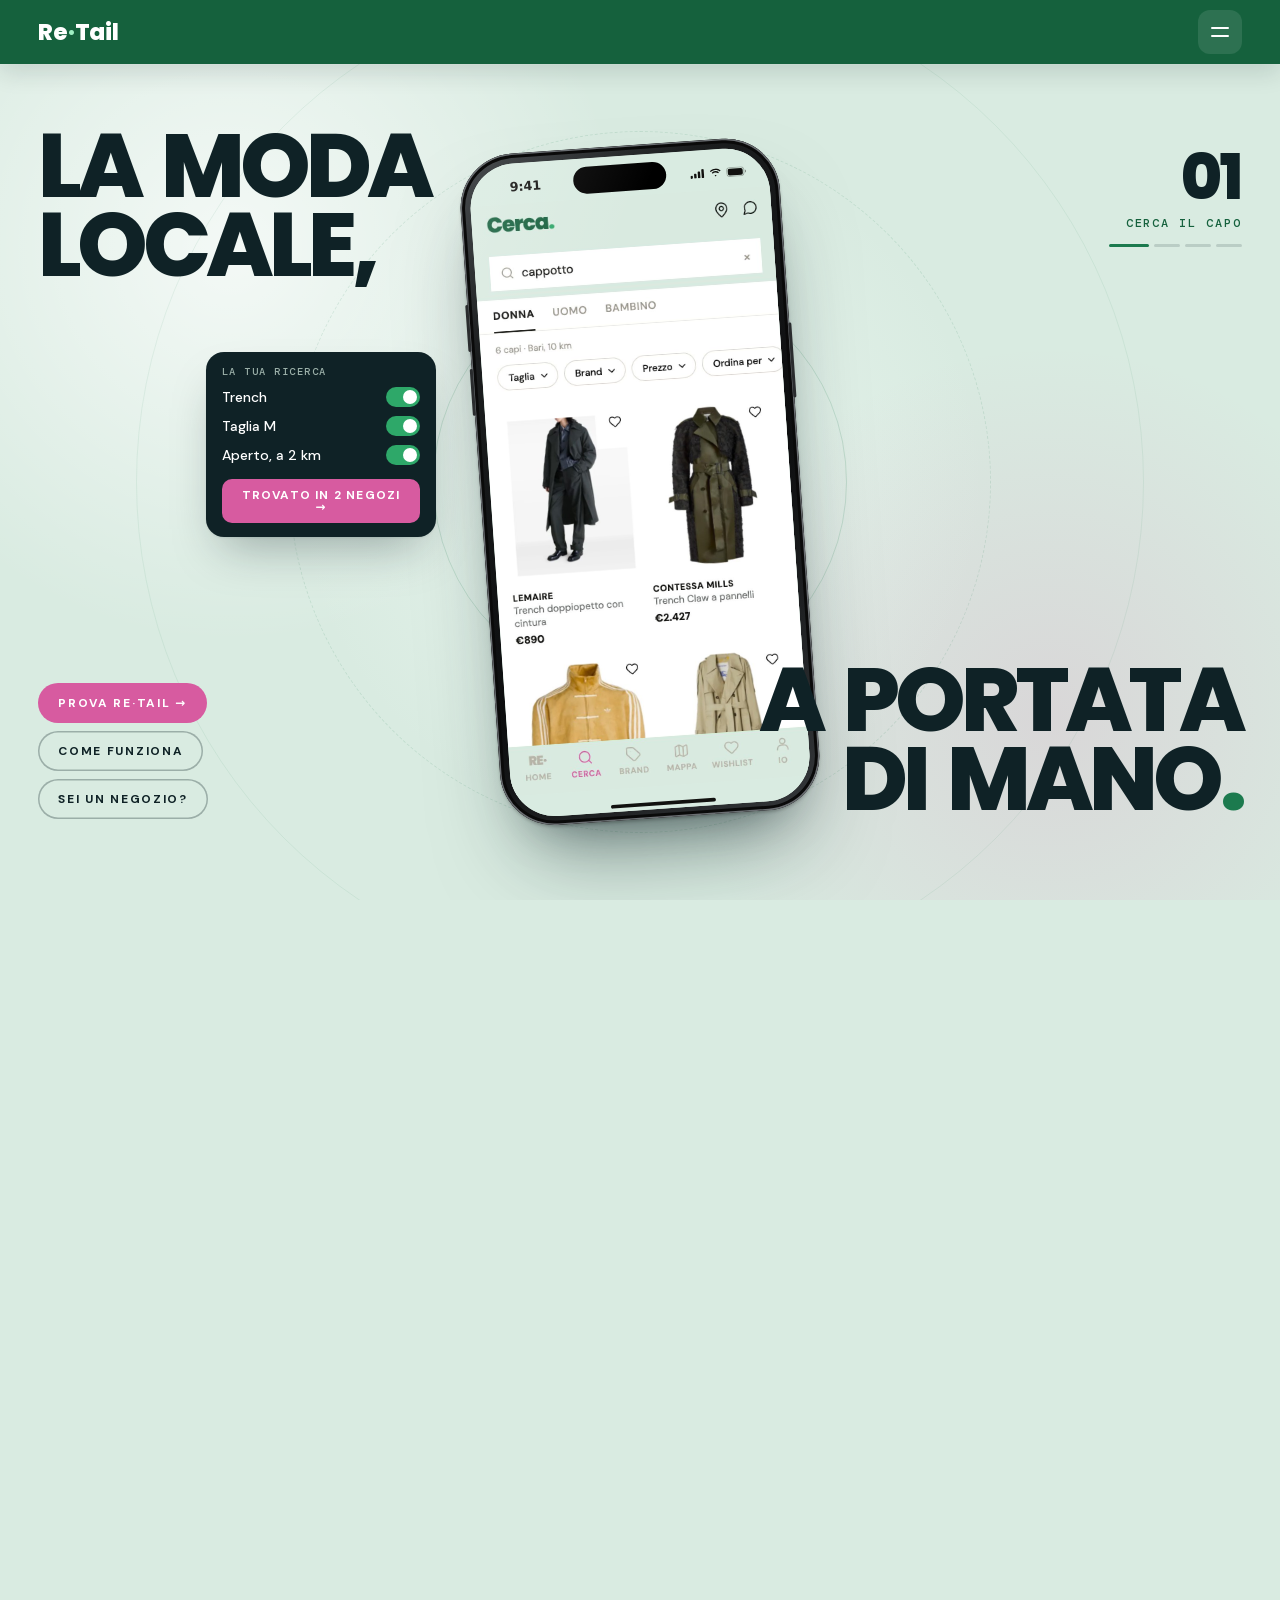
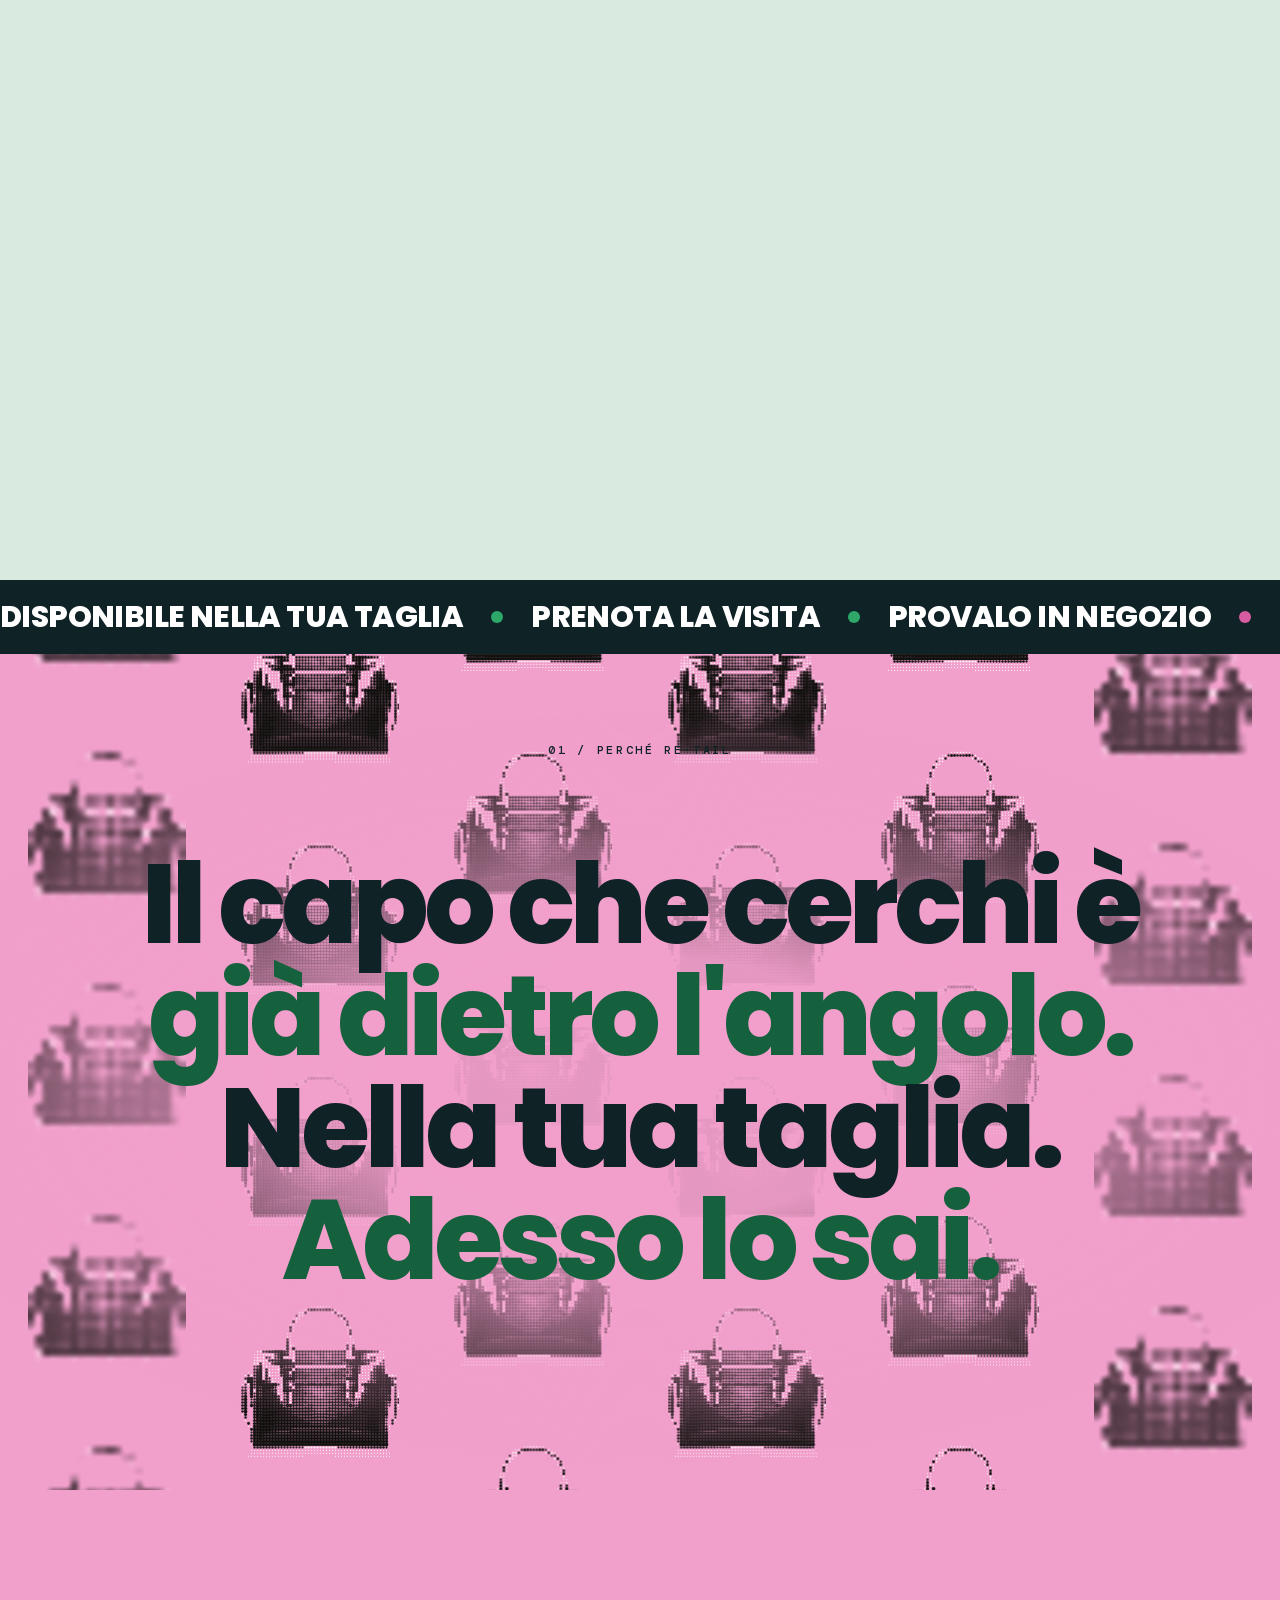
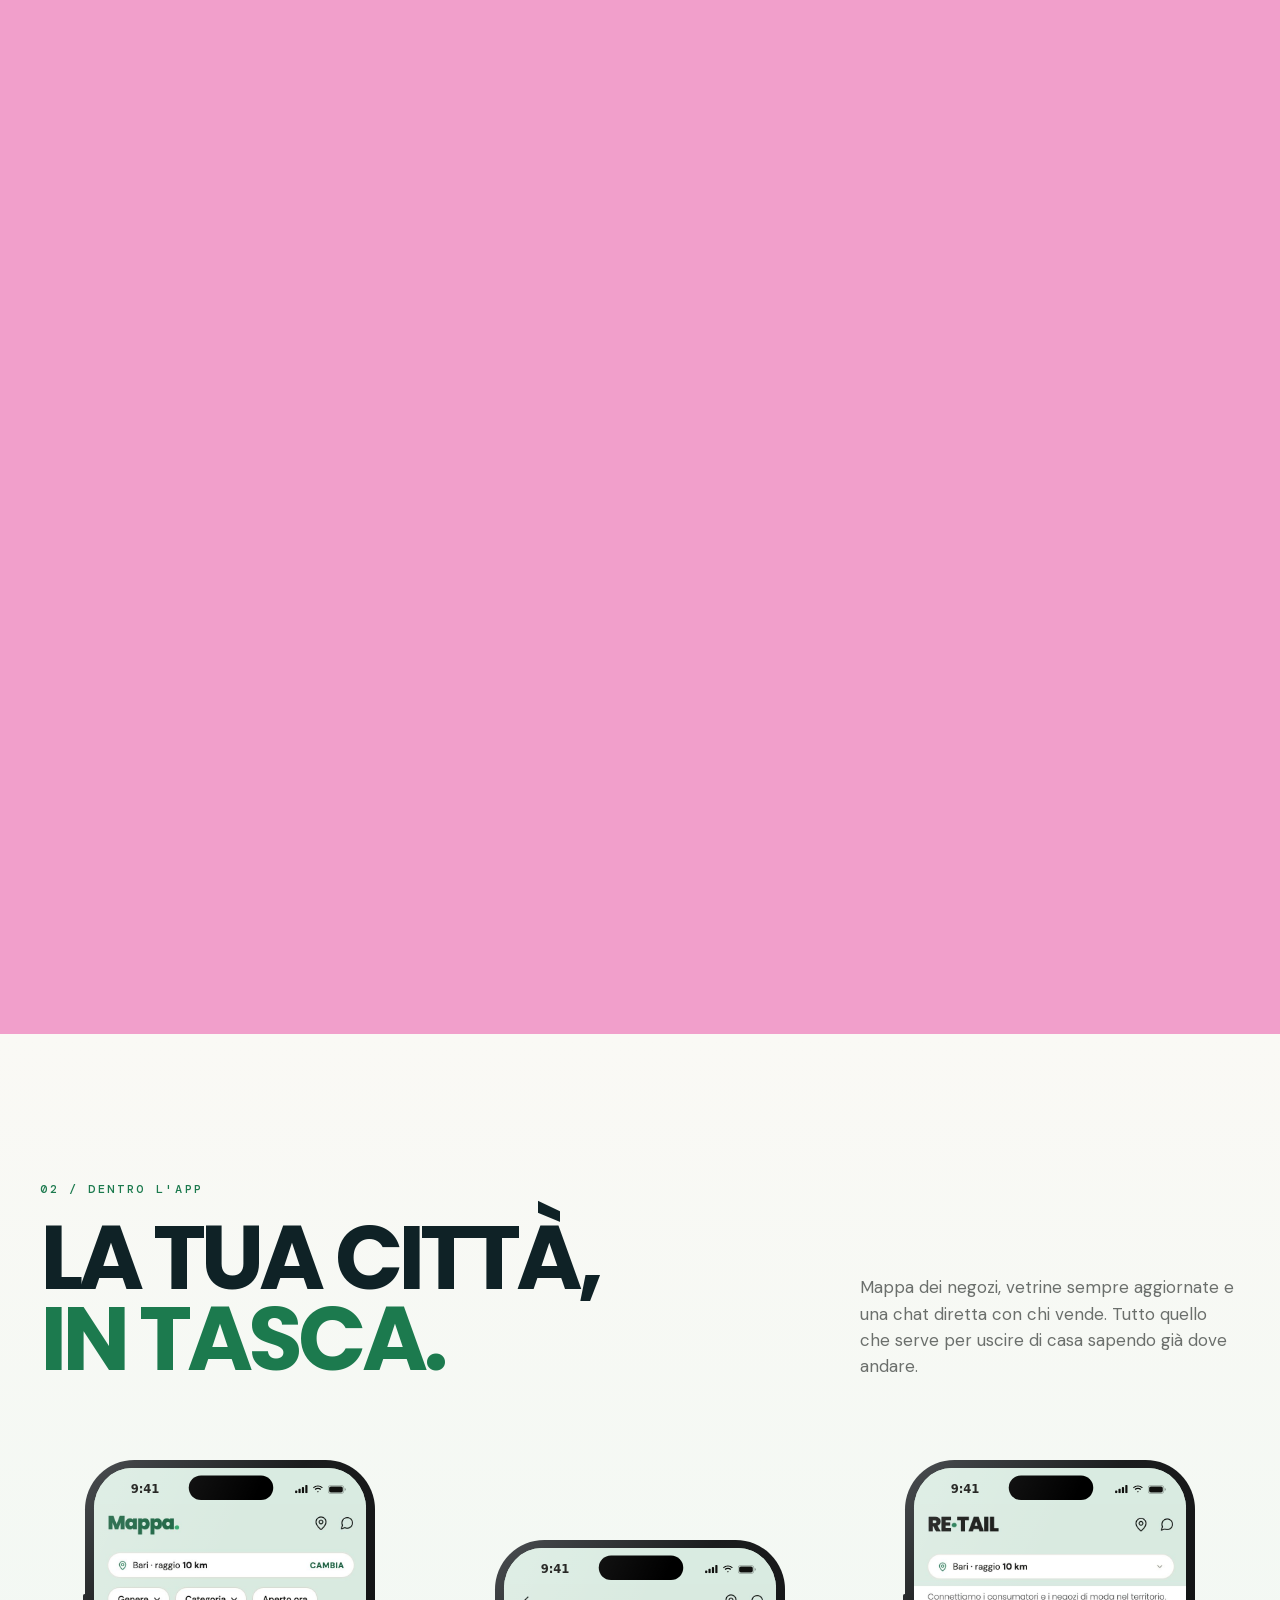
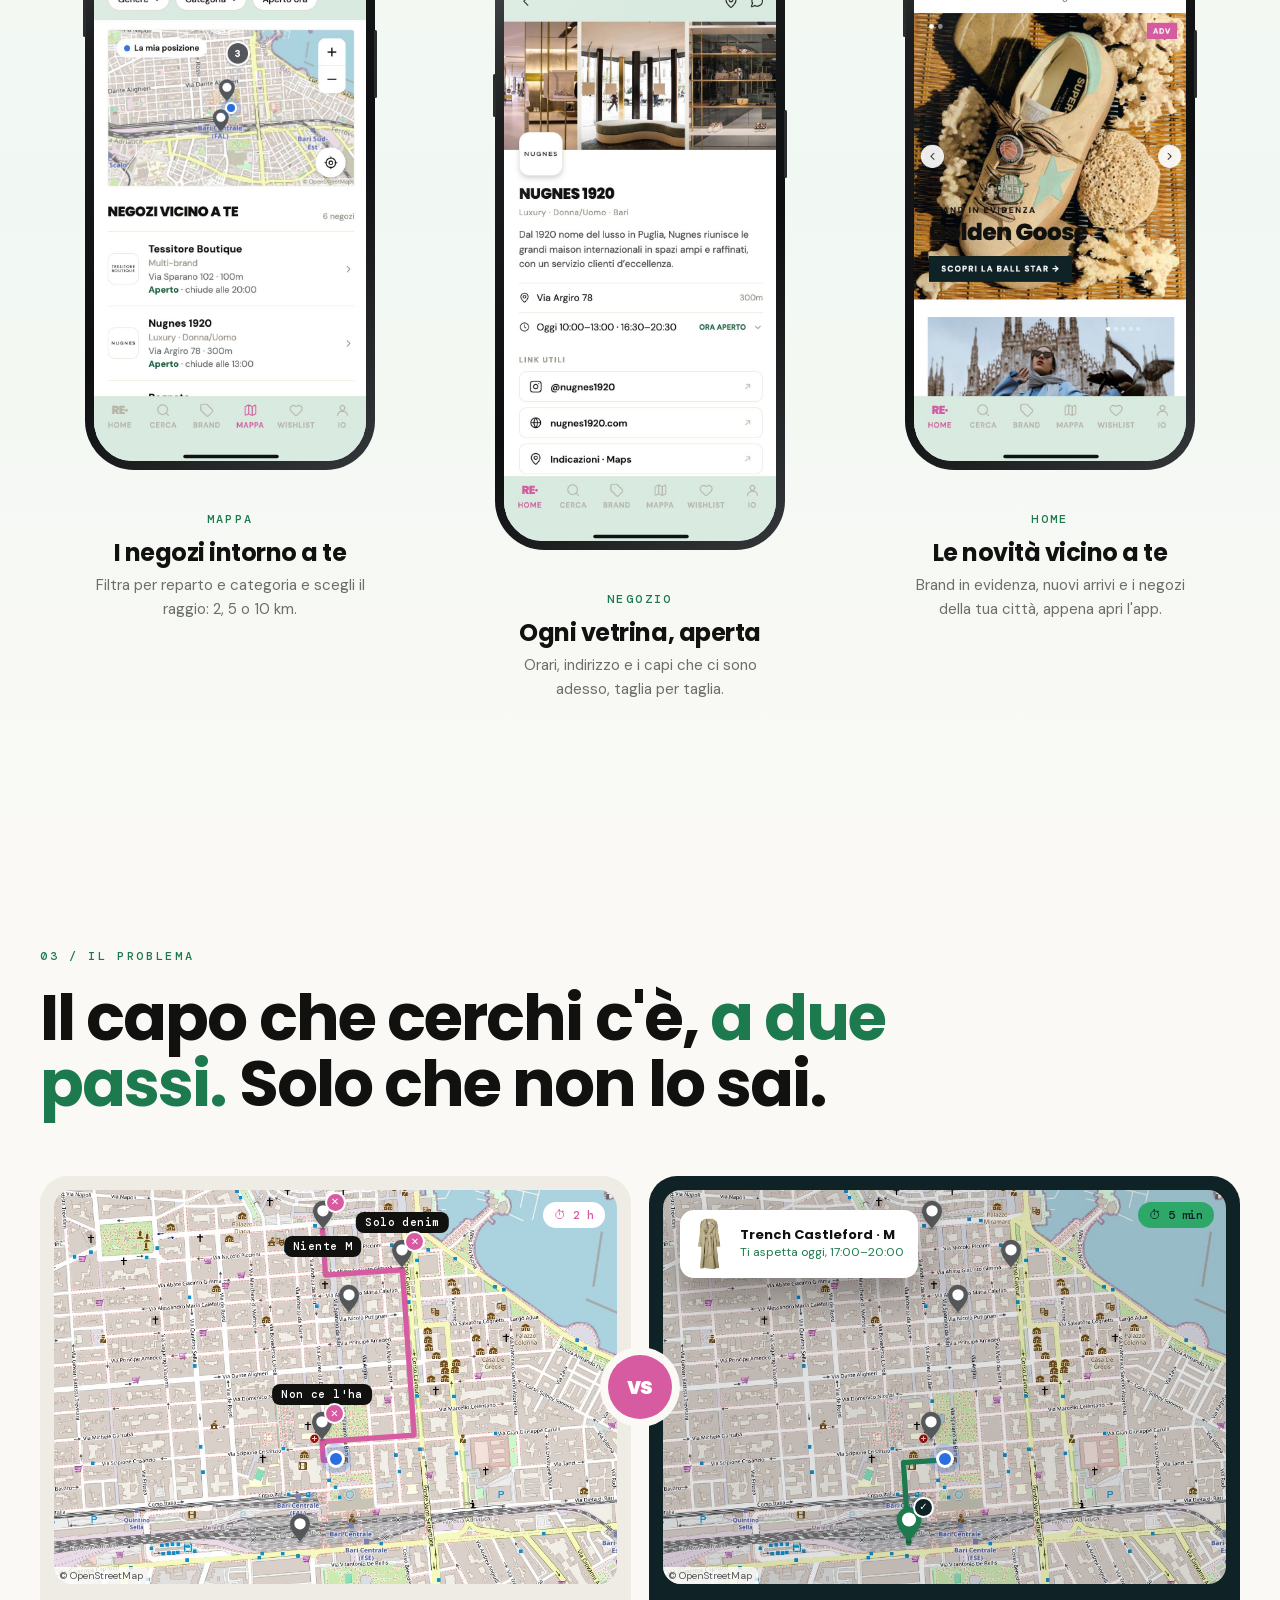
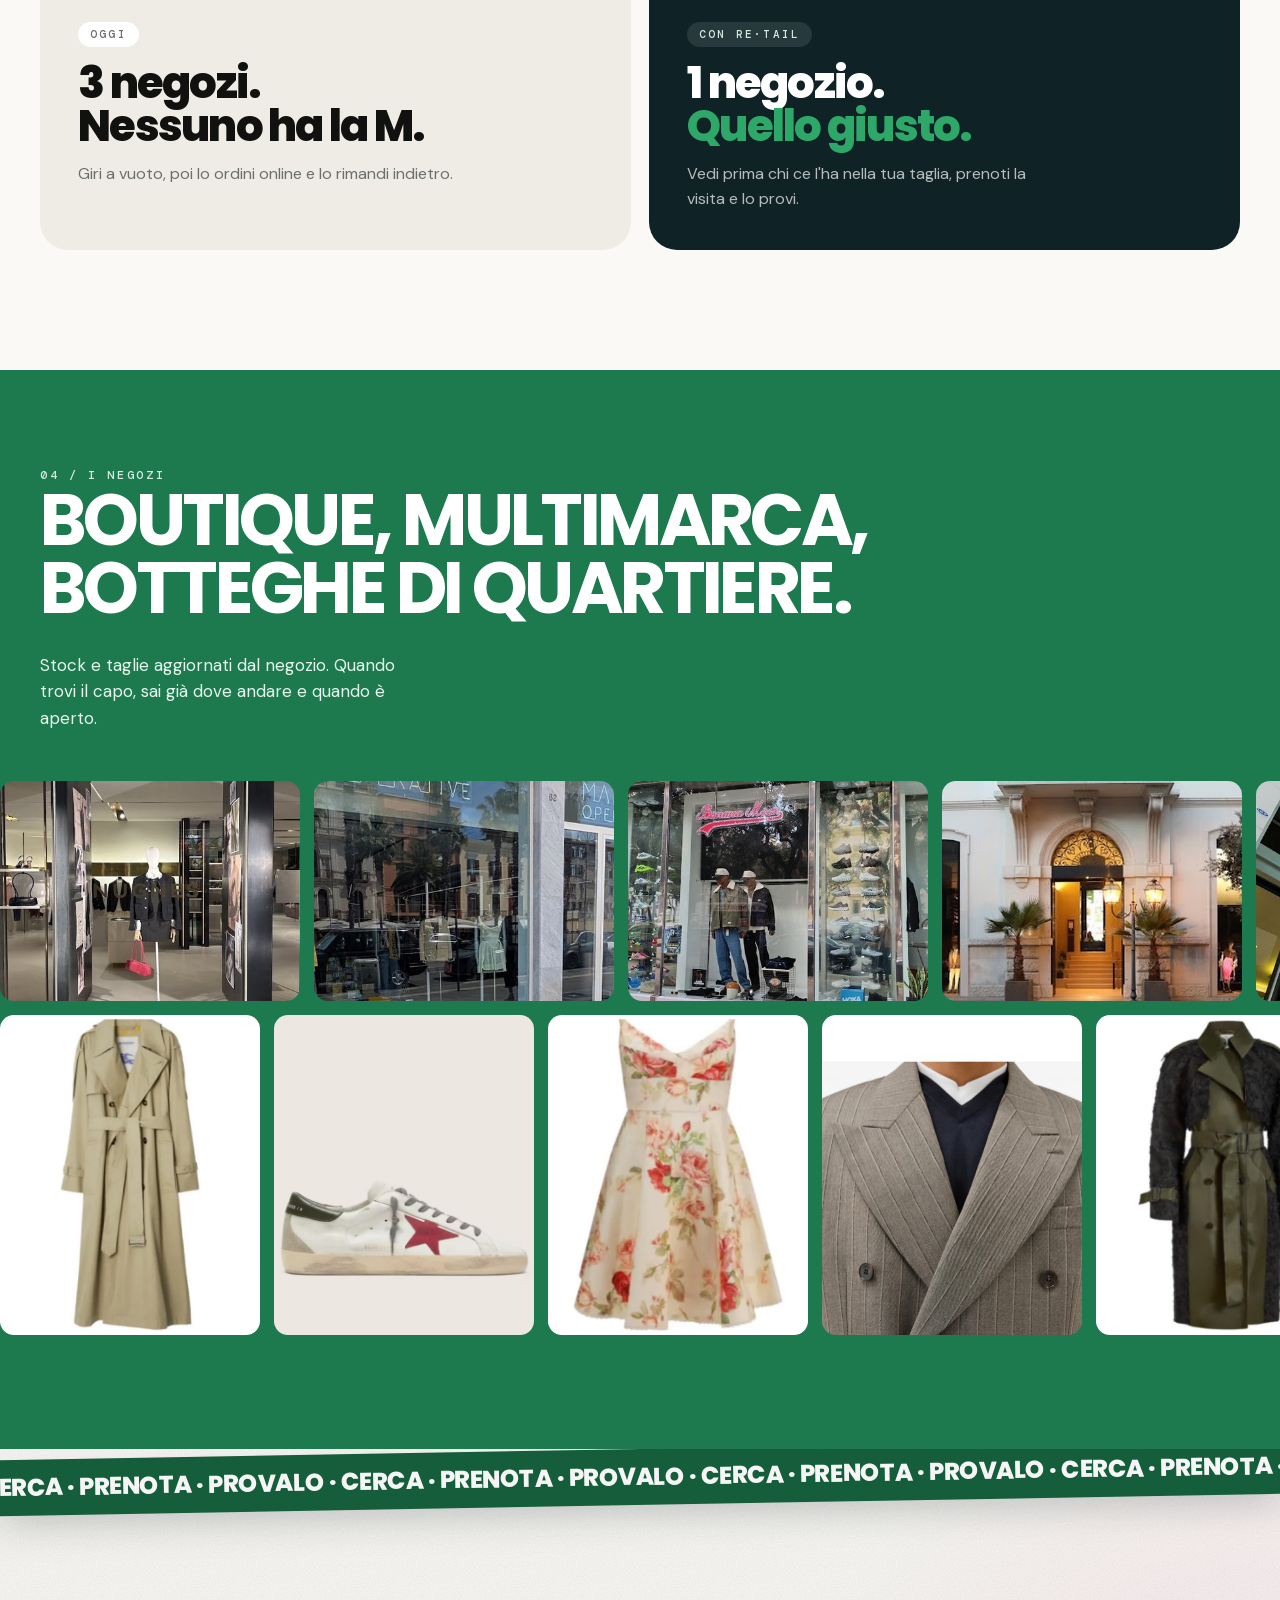
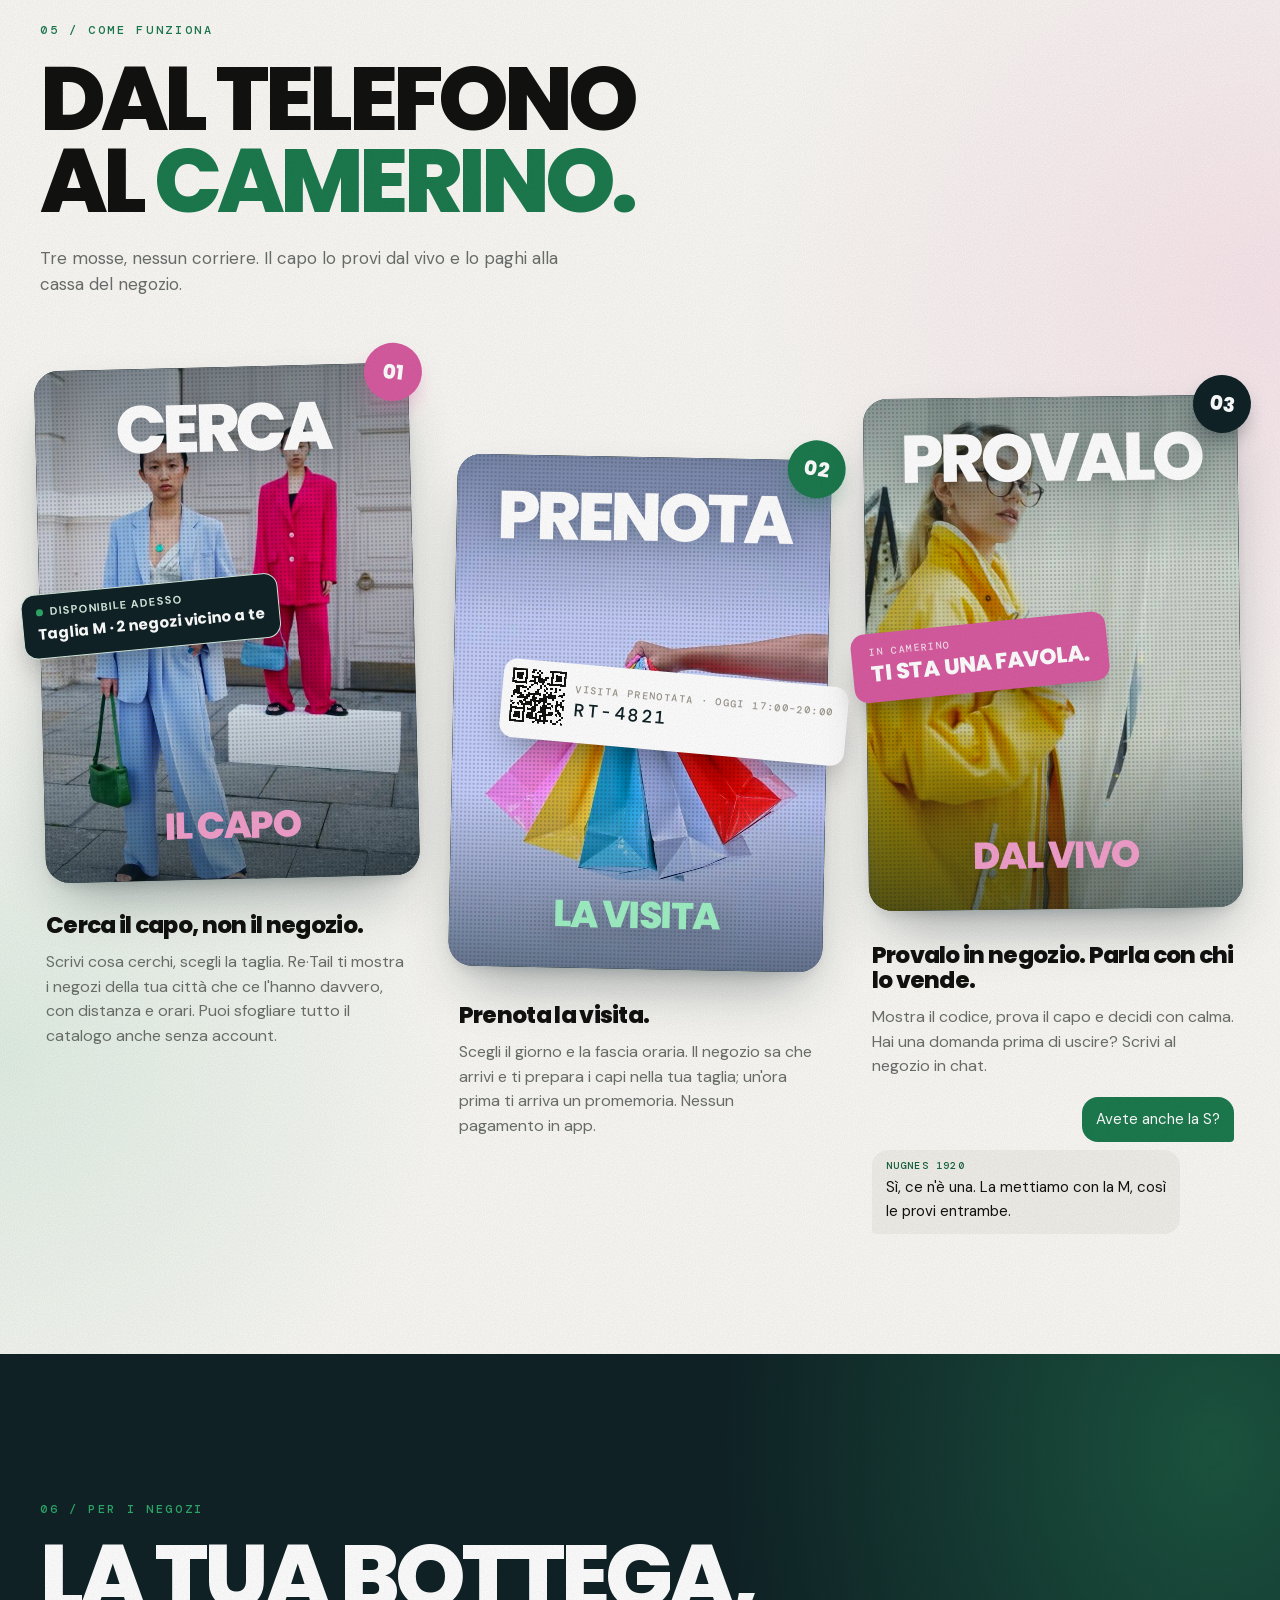
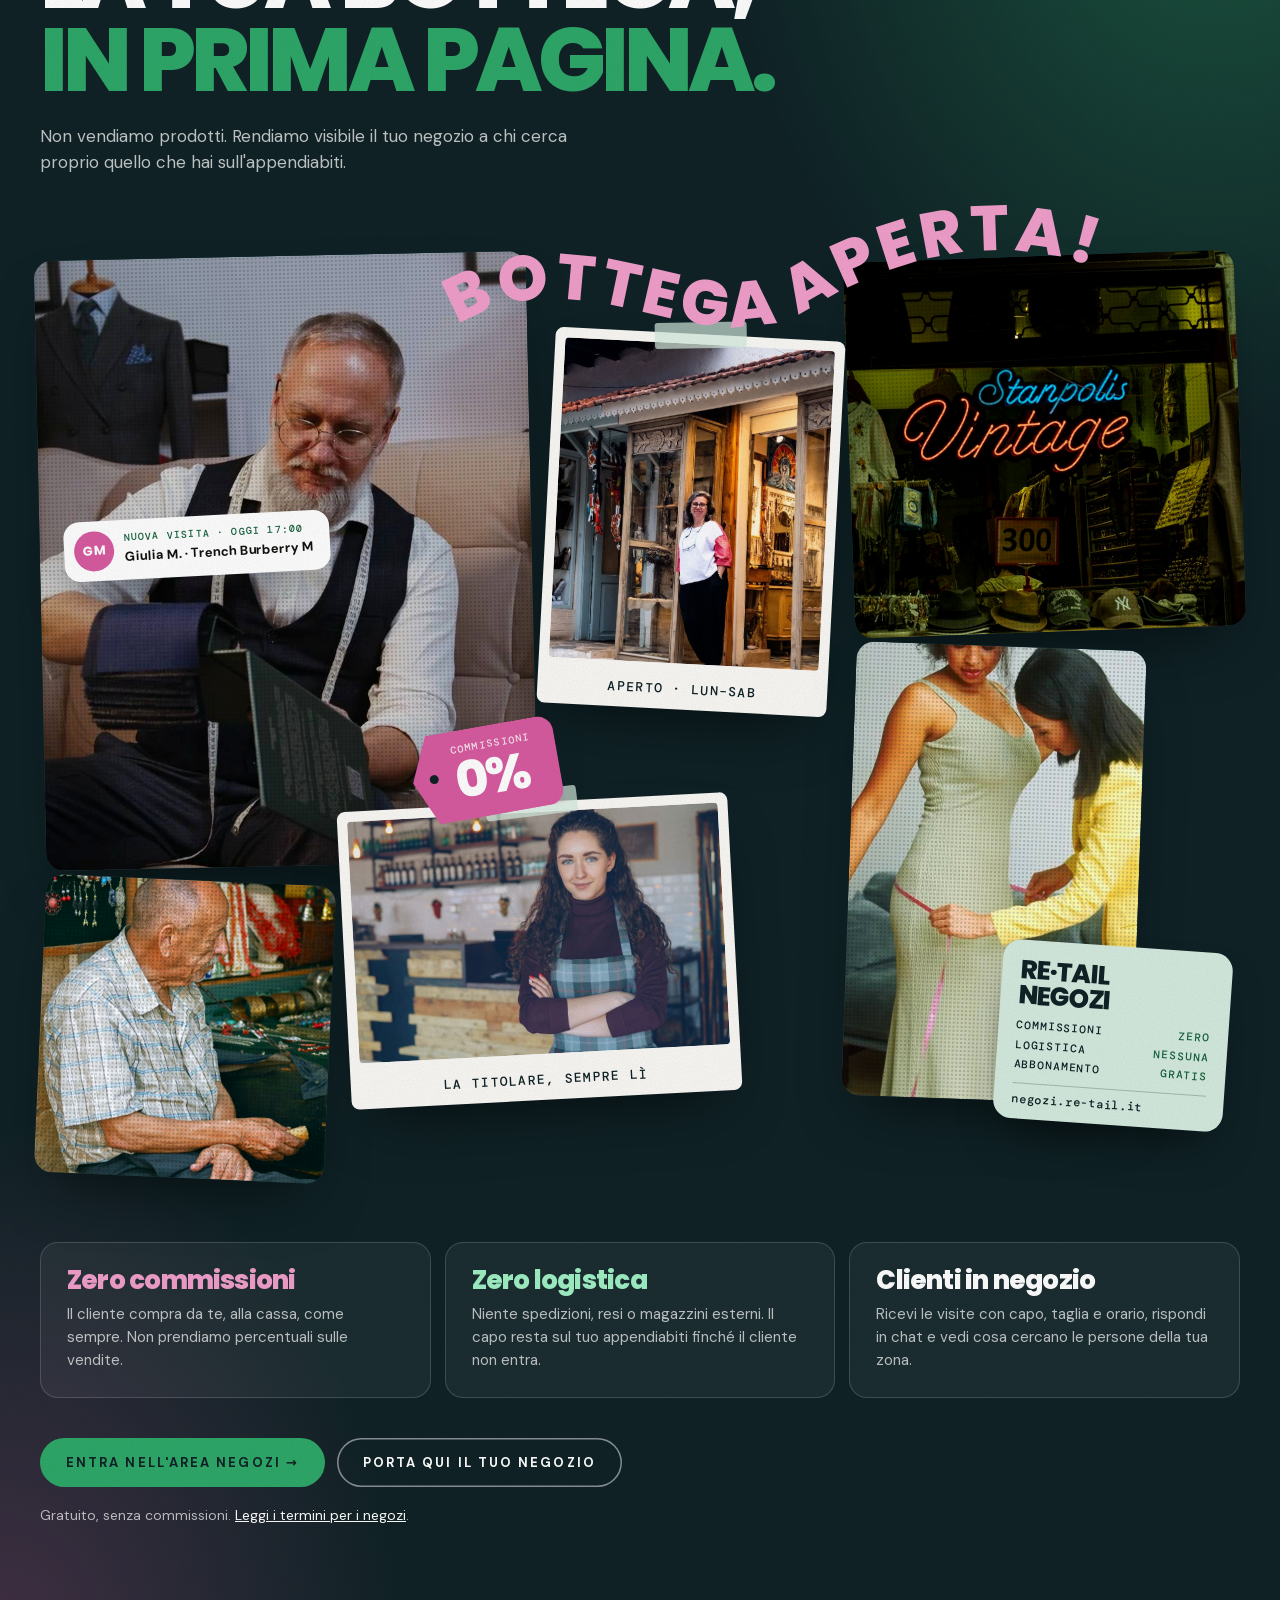
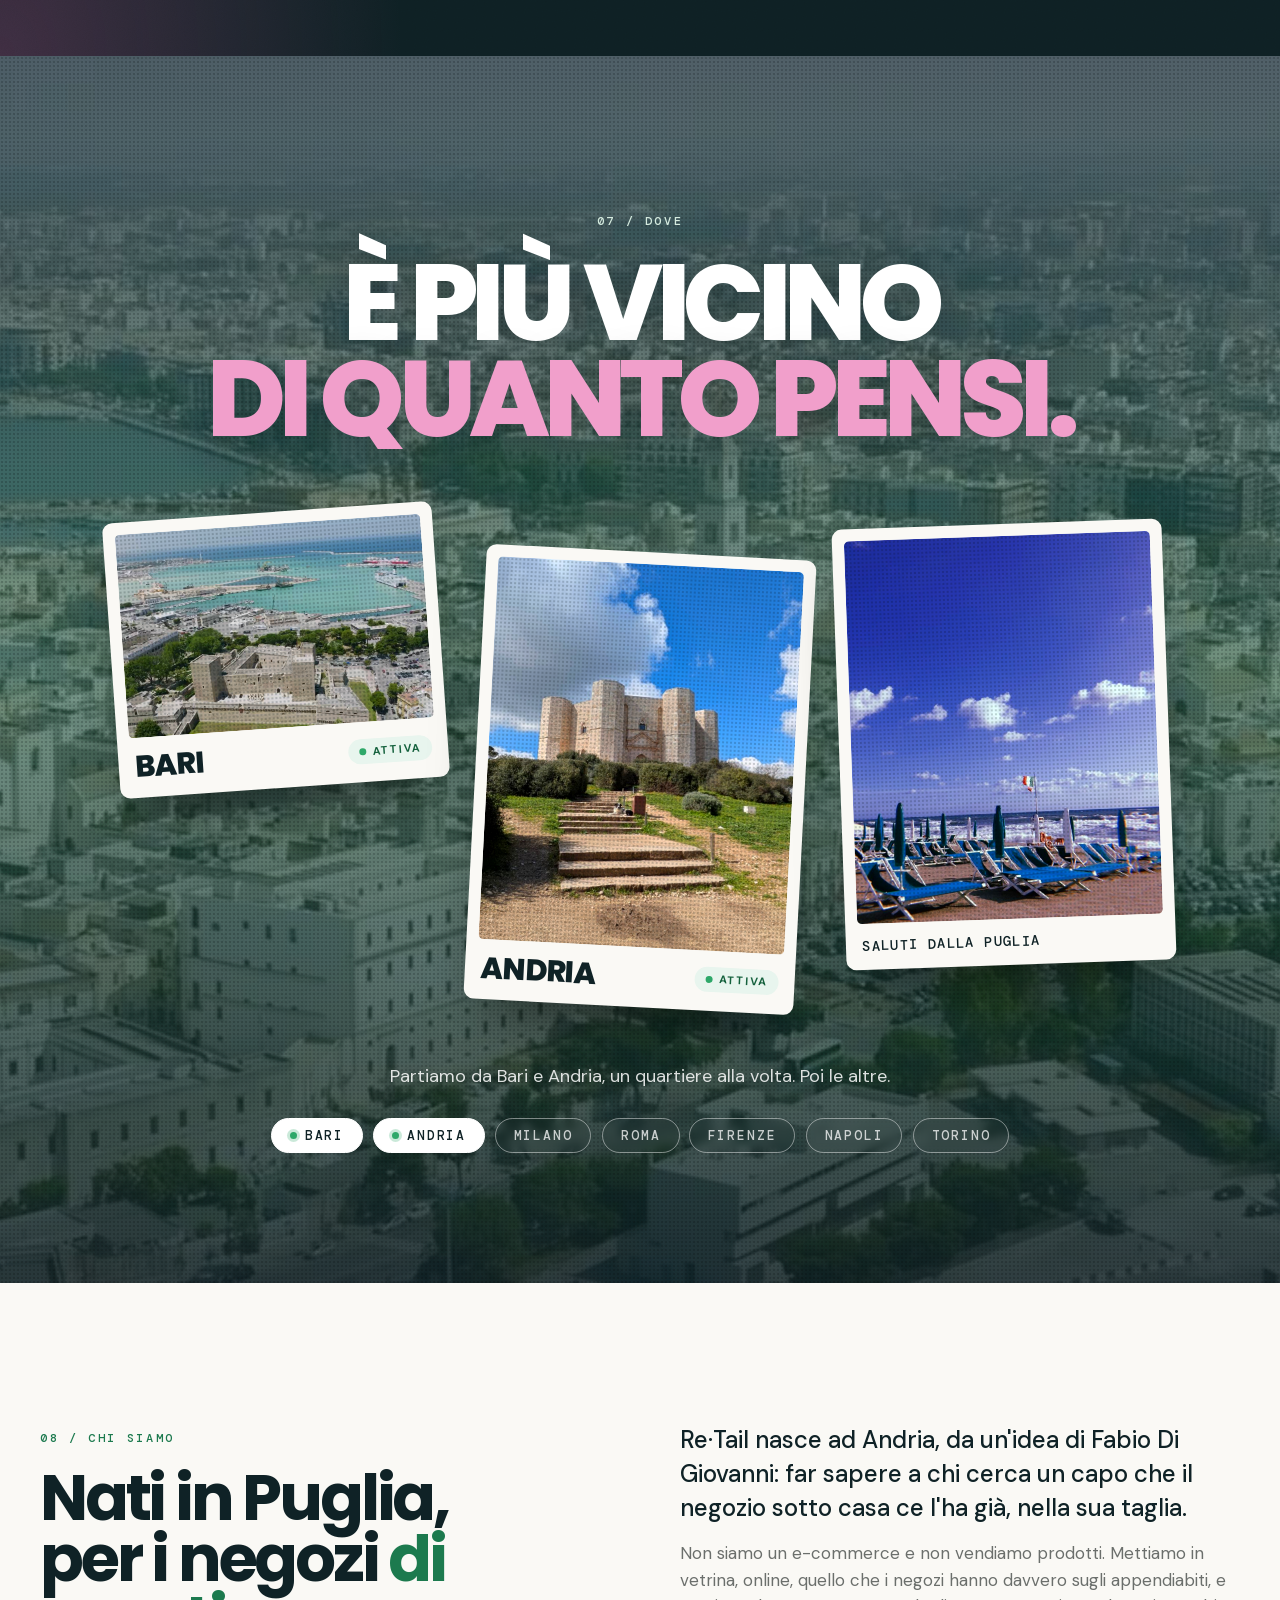
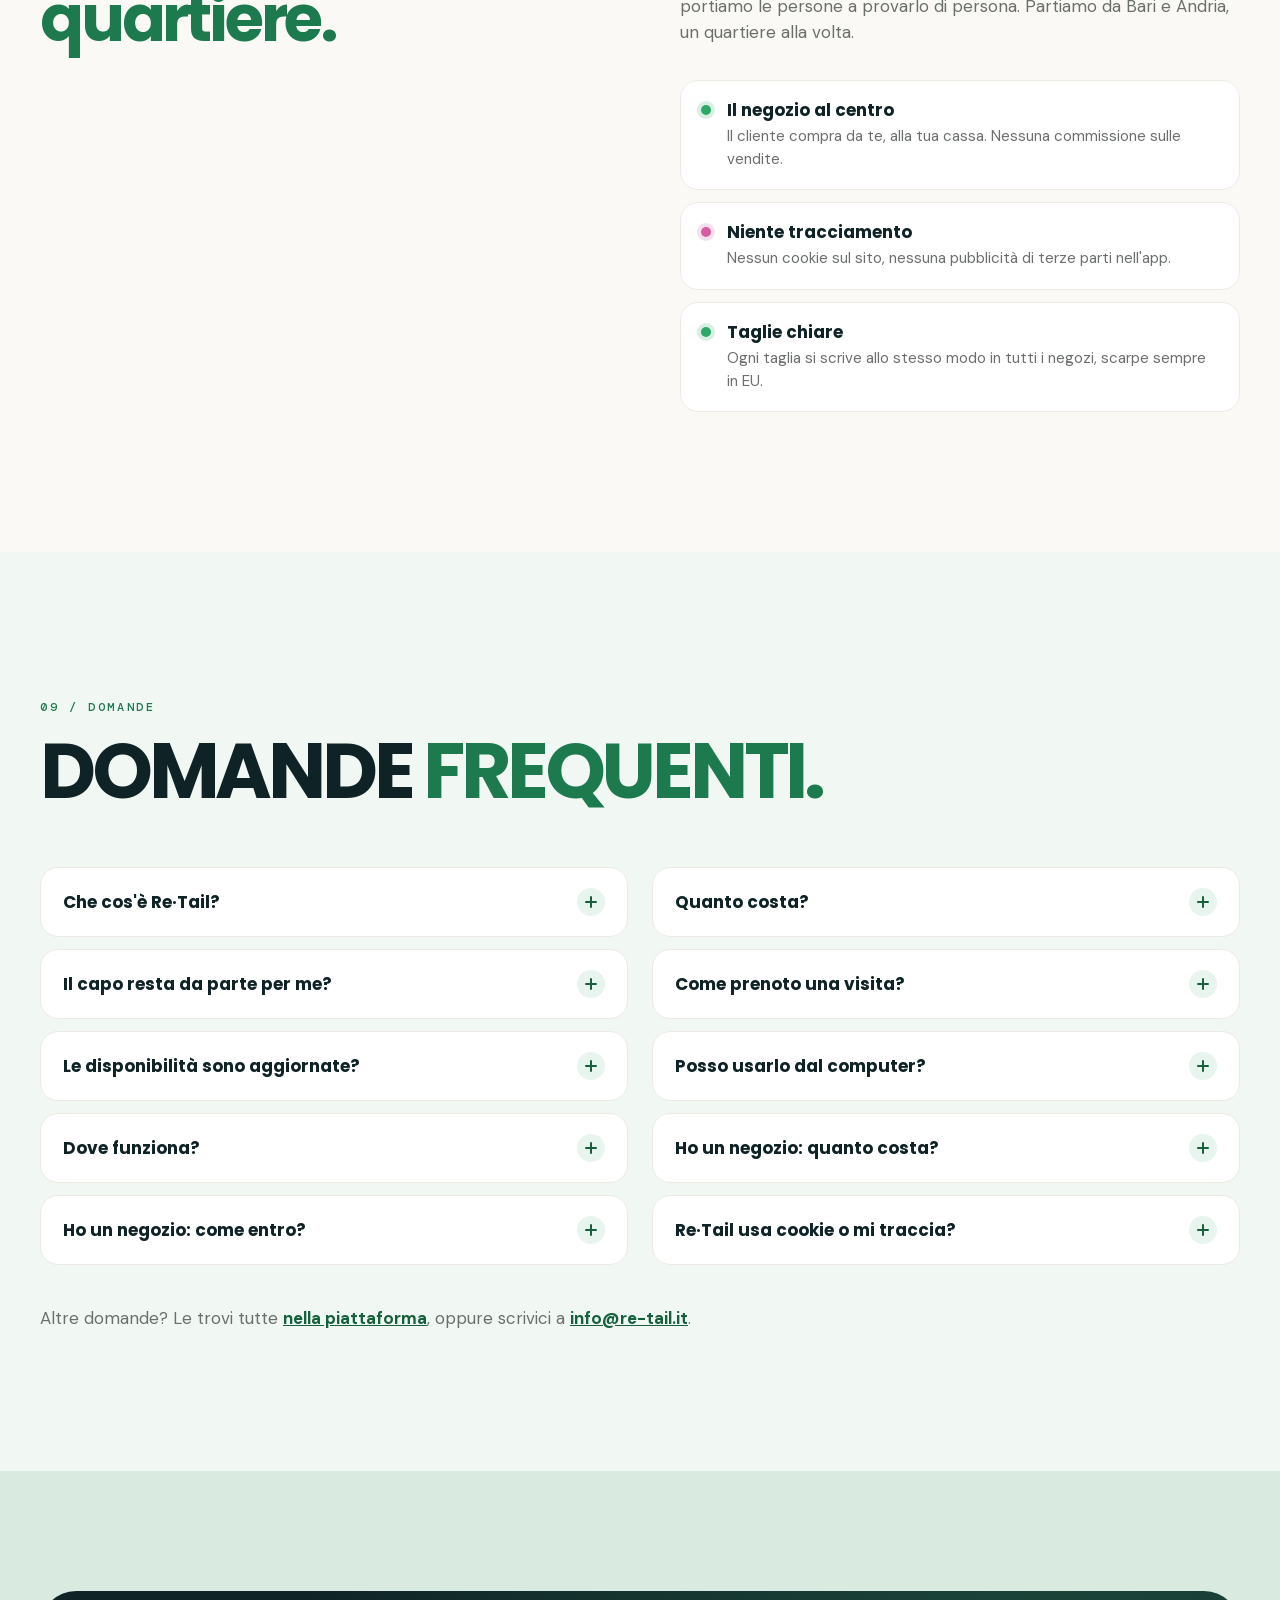
==== commit a610dc6a: "Editorial sections: a middle way with the site's own look Poppins titles, brand greens and pink, rou" ====
--- a/index.html
+++ b/index.html
@@ -181,7 +181,7 @@
 
 <!-- HOW IT WORKS -->
 <section class="how pop" id="come-funziona">
-  <div class="pp-marq" aria-hidden="true"><div><span>Cerca ✦ Prenota ✦ Provalo ✦ Cerca ✦ Prenota ✦ Provalo ✦&nbsp;</span><span>Cerca ✦ Prenota ✦ Provalo ✦ Cerca ✦ Prenota ✦ Provalo ✦&nbsp;</span></div></div>
+  <div class="pp-marq" aria-hidden="true"><div><span>Cerca · Prenota · Provalo · Cerca · Prenota · Provalo ·&nbsp;</span><span>Cerca · Prenota · Provalo · Cerca · Prenota · Provalo ·&nbsp;</span></div></div>
   <div class="wrap">
     <div class="pp-head">
       <span class="eyebrow">05 / Come funziona</span>
@@ -264,7 +264,7 @@
   <div class="cbg ht" aria-hidden="true"><video src="media/pop/bari.mp4" poster="media/pop/bari.jpg" autoplay muted loop playsinline preload="metadata"></video></div>
   <div class="in">
     <span class="eyebrow">07 / Dove</span>
-    <h2 class="closer">È più vicino<br>di quanto pensi.</h2>
+    <h2 class="closer">È più vicino<br><span class="g">di quanto pensi.</span></h2>
     <div class="cards" aria-hidden="true">
       <figure class="pc pc1"><div class="ht"><video src="media/pop/castello.mp4" poster="media/pop/castello.jpg" autoplay muted loop playsinline preload="metadata"></video></div><figcaption><b>Bari</b><span class="stamp">Attiva</span></figcaption></figure>
       <figure class="pc pc2"><div class="ht"><img src="media/pop/castel-del-monte.jpg" alt="" loading="lazy"></div><figcaption><b>Andria</b><span class="stamp">Attiva</span></figcaption></figure>
--- a/fonts.css
+++ b/fonts.css
@@ -62,11 +62,3 @@
   src: url(fonts/Poppins-800.woff2) format('woff2');
   unicode-range: U+0000-00FF, U+0131, U+0152-0153, U+02BB-02BC, U+02C6, U+02DA, U+02DC, U+0304, U+0308, U+0329, U+2000-206F, U+20AC, U+2122, U+2191, U+2193, U+2212, U+2215, U+FEFF, U+FFFD;
 }
-@font-face {
-  font-family: 'Anton';
-  font-style: normal;
-  font-weight: 400;
-  font-display: swap;
-  src: url(fonts/Anton-400.woff2) format('woff2');
-  unicode-range: U+0000-00FF, U+0131, U+0152-0153, U+02BB-02BC, U+02C6, U+02DA, U+02DC, U+0304, U+0308, U+0329, U+2000-206F, U+20AC, U+2122, U+2191, U+2193, U+2212, U+2215, U+FEFF, U+FFFD;
-}
--- a/styles.css
+++ b/styles.css
@@ -744,134 +744,128 @@
   .float.on .card, .f-zero.on .card, .f-store em i, .chip.avail .k i { animation: none; }
 }
 
-/* ---------- POP EDITORIAL (Come funziona, Per i negozi, Dove: 18 Nov 2026) ----------
-   Real videos and photos with a halftone dot screen and film grain, giant condensed red type (Anton),
-   collage stickers, polaroids, a price tag and a matchbook card. */
-:root { --red: #FF2B1C; --yel: #FFD21F; --sky: #9CCBFF; --cream: #F4ECDC; --orange: #E9712A; --cond: 'Anton', 'Poppins', Impact, sans-serif;
-  --grain: url("data:image/svg+xml,%3Csvg xmlns='http://www.w3.org/2000/svg' width='160' height='160'%3E%3Cfilter id='n'%3E%3CfeTurbulence type='fractalNoise' baseFrequency='.9' numOctaves='2' stitchTiles='stitch'/%3E%3CfeColorMatrix values='0 0 0 0 0 0 0 0 0 0 0 0 0 0 0 0 0 0 .55 0'/%3E%3C/filter%3E%3Crect width='160' height='160' filter='url(%23n)'/%3E%3C/svg%3E"); }
+/* ---------- EDITORIAL SECTIONS (Come funziona, Per i negozi, Dove: 18 Nov 2026) ----------
+   A middle way between fashion-editorial posters and the site's own look: real videos and photos with a light
+   dot screen and grain, Poppins 800 titles, the site's greens and pink, rounded stickers with soft shadows. */
+:root { --grain: url("data:image/svg+xml,%3Csvg xmlns='http://www.w3.org/2000/svg' width='160' height='160'%3E%3Cfilter id='n'%3E%3CfeTurbulence type='fractalNoise' baseFrequency='.9' numOctaves='2' stitchTiles='stitch'/%3E%3CfeColorMatrix values='0 0 0 0 0 0 0 0 0 0 0 0 0 0 0 0 0 0 .55 0'/%3E%3C/filter%3E%3Crect width='160' height='160' filter='url(%23n)'/%3E%3C/svg%3E");
+  --soft: 0 28px 60px -22px rgba(15, 34, 38, .45), 0 8px 18px -10px rgba(15, 34, 38, .25); }
 .pop { position: relative; overflow: hidden; }
-.pop::before { content: ''; position: absolute; inset: 0; background-image: var(--grain); opacity: .32; mix-blend-mode: multiply; pointer-events: none; z-index: 5; }
+.pop::before { content: ''; position: absolute; inset: 0; background-image: var(--grain); opacity: .13; mix-blend-mode: multiply; pointer-events: none; z-index: 5; }
 .ht { position: relative; overflow: hidden; }
-.ht > video, .ht > img { width: 100%; height: 100%; object-fit: cover; filter: contrast(1.18) saturate(1.3); }
-.ht::after { content: ''; position: absolute; inset: 0; pointer-events: none; background-image: radial-gradient(circle, rgba(10, 20, 40, .42) 0.85px, transparent 1.25px); background-size: 4px 4px; mix-blend-mode: multiply; }
+.ht > video, .ht > img { width: 100%; height: 100%; object-fit: cover; filter: contrast(1.06) saturate(1.12); }
+.ht::after { content: ''; position: absolute; inset: 0; pointer-events: none; background-image: radial-gradient(circle, rgba(15, 34, 38, .28) 0.8px, transparent 1.2px); background-size: 4px 4px; mix-blend-mode: multiply; opacity: .7; }
 .pp-head { position: relative; z-index: 3; max-width: 980px; }
-.pp-title { font: 400 clamp(54px, calc(9 * var(--vw)), 150px)/.86 var(--cond); text-transform: uppercase; letter-spacing: -.005em; margin: 18px 0 22px; transform: scaleY(1.08); transform-origin: left top; }
-.pp-title em { font-style: normal; color: var(--red); }
-.pp-lede { font-size: clamp(17px, calc(1.4 * var(--vw)), 21px); max-width: 560px; }
+.pp-title { font: 800 clamp(42px, calc(7 * var(--vw)), 110px)/.92 var(--display); text-transform: uppercase; letter-spacing: -0.055em; margin: 16px 0 22px; }
+.pp-title em { font-style: normal; color: var(--em500); }
+.pp-lede { font-size: clamp(17px, calc(1.3 * var(--vw)), 20px); max-width: 560px; color: var(--text2); }
 
 /* Come funziona: three posters */
-.how.pop { background: var(--cream); padding: 0 0 120px; }
-.pp-marq { background: var(--red); color: var(--yel); overflow: hidden; transform: rotate(-1.2deg); margin: 0 -20px 110px; padding: 14px 0; position: relative; z-index: 4; box-shadow: 0 10px 0 var(--ink); }
-.pp-marq > div { display: flex; width: max-content; animation: slide 26s linear infinite; }
-.pp-marq span { font: 400 clamp(26px, calc(2.6 * var(--vw)), 42px)/1 var(--cond); text-transform: uppercase; letter-spacing: .02em; white-space: nowrap; }
-.how .pp-head .eyebrow { color: var(--ink); }
+.how.pop { background: radial-gradient(60% 50% at 100% 30%, rgba(241, 159, 203, .22), transparent 70%), radial-gradient(50% 40% at 0% 80%, rgba(46, 168, 105, .12), transparent 70%), var(--paper); padding: 0 0 120px; }
+.pp-marq { background: var(--em600); color: var(--white); overflow: hidden; transform: rotate(-1deg); margin: 0 -20px 110px; padding: 16px 0; position: relative; z-index: 4; box-shadow: 0 18px 40px -20px rgba(15, 34, 38, .5); }
+.pp-marq > div { display: flex; width: max-content; animation: slide 30s linear infinite; }
+.pp-marq span { font: 800 clamp(20px, calc(1.9 * var(--vw)), 30px)/1 var(--display); letter-spacing: -0.02em; text-transform: uppercase; white-space: nowrap; }
 .posters { display: grid; grid-template-columns: repeat(3, minmax(0, 1fr)); gap: calc(3 * var(--vw)); margin-top: 70px; align-items: start; }
 .pstep { margin: 0; }
 .pstep.s2 { margin-top: 90px; }
 .pstep.s3 { margin-top: 30px; }
-.pst { container-type: inline-size; position: relative; aspect-ratio: 3 / 4.1; background: var(--ink); box-shadow: 10px 12px 0 var(--ink); }
-.s1 .pst { transform: rotate(-1.6deg); }
-.s2 .pst { transform: rotate(1.2deg); }
-.s3 .pst { transform: rotate(-.8deg); }
-.pst > .ht { position: absolute; inset: 0; }
-.pw { position: absolute; left: 0; right: 0; z-index: 2; text-align: center; font: 400 25cqw/.84 var(--cond); text-transform: uppercase; color: var(--red); letter-spacing: -.01em; transform: scaleY(1.25); pointer-events: none; text-shadow: 0 2px 0 rgba(0,0,0,.08); }
-.pw.t { top: 5%; transform-origin: top; }
-.pw.b { bottom: 6%; transform-origin: bottom; font-size: 15cqw; }
-.s2 .pw { color: var(--yel); }
-.s3 .pw { color: var(--red); }
-.pnum { position: absolute; z-index: 3; top: -22px; right: -16px; width: 64px; height: 64px; border-radius: 50%; display: grid; place-items: center; background: var(--yel); color: var(--ink); font: 400 28px/1 var(--cond); box-shadow: 3px 4px 0 var(--ink); transform: rotate(10deg); }
-.s2 .pnum { background: var(--pink); color: var(--white); }
-.s3 .pnum { background: var(--em400); }
-.stk { position: absolute; z-index: 3; background: var(--white); color: var(--ink); padding: 11px 14px; font-size: 14px; box-shadow: 4px 5px 0 var(--ink); }
-.stk .k { display: flex; align-items: center; gap: 7px; font: 500 10px/1 var(--mono); letter-spacing: .14em; text-transform: uppercase; color: var(--text2); margin-bottom: 6px; }
+.pst { container-type: inline-size; position: relative; aspect-ratio: 3 / 4.1; border-radius: 24px; background: var(--pine); box-shadow: var(--soft); }
+.s1 .pst { transform: rotate(-1.4deg); }
+.s2 .pst { transform: rotate(1.1deg); }
+.s3 .pst { transform: rotate(-.7deg); }
+.pst > .ht { position: absolute; inset: 0; border-radius: inherit; }
+.pst > .ht::before { content: ''; position: absolute; inset: 0; z-index: 1; background: linear-gradient(180deg, rgba(15, 34, 38, .38), transparent 32%, transparent 66%, rgba(15, 34, 38, .5)); pointer-events: none; }
+.pw { position: absolute; left: 0; right: 0; z-index: 2; text-align: center; font: 800 18cqw/.9 var(--display); text-transform: uppercase; color: var(--white); letter-spacing: -0.06em; pointer-events: none; text-shadow: 0 4px 24px rgba(15, 34, 38, .25); }
+.pw.t { top: 6%; }
+.pw.b { bottom: 7%; font-size: 10cqw; letter-spacing: -0.04em; color: var(--pink-soft); }
+.s2 .pw.b { color: #9FF0C4; }
+.pnum { position: absolute; z-index: 3; top: -20px; right: -14px; width: 58px; height: 58px; border-radius: 50%; display: grid; place-items: center; background: var(--pink); color: var(--white); font: 800 20px/1 var(--display); letter-spacing: -0.03em; box-shadow: 0 12px 24px -8px rgba(215, 91, 160, .6); transform: rotate(8deg); }
+.s2 .pnum { background: var(--em500); box-shadow: 0 12px 24px -8px rgba(28, 122, 78, .6); }
+.s3 .pnum { background: var(--pine); box-shadow: 0 12px 24px -8px rgba(15, 34, 38, .6); }
+.stk { position: absolute; z-index: 3; background: var(--white); color: var(--ink); padding: 12px 14px; font-size: 14px; border-radius: 14px; box-shadow: 0 18px 34px -12px rgba(0, 0, 0, .4); }
+.stk .k { display: flex; align-items: center; gap: 7px; font: 500 10px/1 var(--mono); letter-spacing: .14em; text-transform: uppercase; color: var(--text3); margin-bottom: 6px; }
 .stk b { font: 700 15px/1.15 var(--display); }
-.stk.tag { left: -18px; top: 42%; background: var(--pine); color: var(--white); transform: rotate(-5deg); border-radius: 4px 14px 14px 4px; padding-left: 26px; }
-.stk.tag::before { content: ''; position: absolute; left: 9px; top: 50%; width: 8px; height: 8px; margin-top: -4px; border-radius: 50%; background: var(--cream); }
-.stk.tag .k { color: var(--mint200); }
+.stk.tag { left: -18px; top: 42%; background: var(--pine); color: var(--white); border: 1px solid var(--mint200); transform: rotate(-4deg); }
+.stk.tag .k { color: var(--mint200); font: 700 11px/1 var(--body); letter-spacing: .08em; }
 .stk.tag i { width: 7px; height: 7px; border-radius: 50%; background: var(--em400); animation: pulse 1.6s infinite; }
-.stk.ticket { right: -22px; top: 40%; display: flex; gap: 10px; align-items: center; transform: rotate(4deg); padding: 8px 14px 8px 8px; border: 2px dashed var(--ink); }
+.stk.ticket { right: -20px; top: 42%; display: flex; gap: 10px; align-items: center; transform: rotate(4deg); padding: 9px 14px 9px 9px; }
+.stk.ticket .k { white-space: nowrap; }
 .stk.ticket b { font: 500 18px/1 var(--mono); letter-spacing: .14em; color: var(--pine); }
-.stk.fit { left: -14px; top: 44%; background: var(--pink); color: var(--white); transform: rotate(-6deg); padding: 13px 18px; }
-.stk.fit .k { color: rgba(255,255,255,.8); }
-.stk.fit b { font: 400 30px/1 var(--cond); text-transform: uppercase; letter-spacing: .01em; }
+.stk.fit { left: -14px; top: 44%; background: var(--pink); color: var(--white); transform: rotate(-5deg); padding: 14px 18px; }
+.stk.fit .k { color: rgba(255, 255, 255, .78); }
+.stk.fit b { font: 800 22px/1 var(--display); letter-spacing: -.02em; text-transform: uppercase; }
 .pstep figcaption { padding: 34px 6px 0; }
 .pstep h3 { font: 800 clamp(22px, calc(1.8 * var(--vw)), 28px)/1.08 var(--display); letter-spacing: -.03em; margin: 0 0 12px; }
-.pstep p { color: #4a4b47; font-size: 16px; }
+.pstep p { color: var(--text2); font-size: 16px; }
 .pstep .bubbles { margin-top: 18px; }
 
-/* Per i negozi: collage board */
-.forstores.pop { background: var(--orange); color: var(--ink); padding: 130px 0 120px; }
-.forstores.pop::after { content: ''; position: absolute; inset: 0; background: radial-gradient(120% 80% at 20% 0%, rgba(255, 220, 160, .45), transparent 60%), linear-gradient(180deg, transparent 60%, rgba(120, 40, 10, .25)); pointer-events: none; }
+/* Per i negozi: collage on the shop-area green */
+.forstores.pop { background: radial-gradient(55% 45% at 95% 5%, rgba(46, 168, 105, .38), transparent 70%), radial-gradient(45% 40% at 0% 100%, rgba(215, 91, 160, .26), transparent 70%), var(--pine); color: var(--white); padding: 140px 0 130px; }
 .forstores .wrap { position: relative; z-index: 3; }
-.forstores .eyebrow { color: var(--ink); }
-.forstores .pp-title em { color: var(--yel); -webkit-text-stroke: 2px var(--ink); paint-order: stroke fill; }
-.board { position: relative; display: grid; grid-template-columns: repeat(12, 1fr); grid-auto-rows: 64px; gap: 14px; margin: 70px 0 60px; }
-.cl { margin: 0; position: relative; background: var(--cream); box-shadow: 6px 8px 0 rgba(17, 17, 15, .85); }
+.forstores .eyebrow { color: var(--em400); }
+.forstores .pp-title em { color: var(--em400); }
+.forstores .pp-lede { color: rgba(255, 255, 255, .75); }
+.board { position: relative; display: grid; grid-template-columns: repeat(12, 1fr); grid-auto-rows: 64px; gap: 14px; margin: 80px 0 64px; }
+.cl { margin: 0; position: relative; border-radius: 18px; overflow: hidden; background: #1c3a3f; box-shadow: 0 30px 60px -24px rgba(0, 0, 0, .6); }
 .cl > video, .cl > img { width: 100%; height: 100%; object-fit: cover; display: block; }
-.cl.pol { background: #fffdf7; padding: 10px 10px 44px; }
-.cl.pol figcaption { position: absolute; left: 0; right: 0; bottom: 12px; text-align: center; font: 500 15px/1 var(--mono); letter-spacing: .06em; }
-.c1 { grid-column: 1 / 6; grid-row: 1 / 9; transform: rotate(-1.5deg); }
+.cl.pol { background: var(--paper); padding: 10px 10px 46px; border-radius: 8px; overflow: visible; }
+.cl.pol img { border-radius: 4px; }
+.cl.pol figcaption { position: absolute; left: 0; right: 0; bottom: 14px; text-align: center; font: 500 13px/1 var(--mono); letter-spacing: .1em; text-transform: uppercase; color: var(--pine); }
+.c1 { grid-column: 1 / 6; grid-row: 1 / 9; transform: rotate(-1.2deg); }
 .c2 { grid-column: 6 / 9; grid-row: 2 / 7; transform: rotate(3deg); z-index: 2; }
 .c3 { grid-column: 9 / 13; grid-row: 1 / 6; transform: rotate(-2deg); }
 .c4 { grid-column: 9 / 12; grid-row: 6 / 12; transform: rotate(2deg); z-index: 2; }
 .c5 { grid-column: 4 / 8; grid-row: 8 / 12; transform: rotate(-3deg); z-index: 3; }
 .c6 { grid-column: 1 / 4; grid-row: 9 / 13; transform: rotate(2.5deg); }
-.c7 { grid-column: 12 / 13; grid-row: 7 / 12; display: none; }
-.cl::before { content: ''; position: absolute; z-index: 4; top: -12px; left: 50%; width: 92px; height: 26px; margin-left: -46px; background: rgba(255, 245, 210, .78); box-shadow: 0 1px 2px rgba(0,0,0,.12); transform: rotate(-4deg); }
-.c3::before, .c6::before { left: 18%; transform: rotate(6deg); }
+.c7 { display: none; }
+.cl.pol::before { content: ''; position: absolute; z-index: 4; top: -12px; left: 50%; width: 92px; height: 26px; margin-left: -46px; background: rgba(213, 235, 223, .7); border-radius: 3px; transform: rotate(-4deg); }
 .wavy { position: absolute; z-index: 6; left: 34%; top: -70px; width: min(700px, 58%); overflow: visible; pointer-events: none; }
-.wavy text { font: 400 78px/1 var(--cond); text-transform: uppercase; fill: var(--yel); stroke: var(--ink); stroke-width: 3px; paint-order: stroke fill; letter-spacing: 2px; }
-.pricetag { position: absolute; z-index: 6; left: 31%; top: 470px; transform: rotate(-12deg); background: var(--red); color: var(--white); padding: 14px 26px 14px 44px; clip-path: polygon(22px 0, 100% 0, 100% 100%, 22px 100%, 0 50%); box-shadow: 4px 5px 0 var(--ink); }
-.pricetag::before { content: ''; position: absolute; left: 18px; top: 50%; width: 10px; height: 10px; margin-top: -5px; border-radius: 50%; background: var(--orange); }
-.pricetag small { display: block; font: 500 11px/1 var(--mono); letter-spacing: .14em; text-transform: uppercase; opacity: .85; }
-.pricetag b { font: 400 64px/.95 var(--cond); }
-.match { position: absolute; z-index: 6; right: 1%; top: 690px; width: 230px; background: var(--yel); color: var(--ink); padding: 18px 18px 14px; transform: rotate(5deg); border: 2px solid var(--ink); box-shadow: 5px 6px 0 var(--ink); }
-.match > b { display: block; font: 400 34px/.92 var(--cond); text-transform: uppercase; margin-bottom: 10px; }
-.match dl { display: grid; grid-template-columns: 1fr auto; align-items: baseline; gap: 5px 10px; margin: 0 0 10px; font: 500 12px/1.2 var(--mono); text-transform: uppercase; letter-spacing: .06em; }
-.match dt, .match dd { margin: 0; line-height: 1.2; } .match dd { text-align: right; }
-.match small { display: block; border-top: 2px solid var(--ink); padding-top: 8px; font: 500 12px/1 var(--mono); letter-spacing: .08em; }
-.board .toast { position: absolute; z-index: 6; left: 2%; top: 260px; display: flex; gap: 10px; align-items: center; padding: 10px 16px 10px 10px; border-radius: 16px; background: var(--white); color: var(--ink); font-size: 13px; box-shadow: 5px 6px 0 var(--ink); transform: rotate(-4deg); }
+.wavy text { font: 800 64px/1 var(--display); text-transform: uppercase; letter-spacing: -1px; fill: var(--pink-soft); }
+.pricetag { position: absolute; z-index: 6; left: 31%; top: 470px; transform: rotate(-10deg); background: var(--pink); color: var(--white); padding: 14px 24px 14px 42px; border-radius: 6px 16px 16px 6px; clip-path: polygon(20px 0, 100% 0, 100% 100%, 20px 100%, 0 50%); box-shadow: 0 18px 30px -12px rgba(215, 91, 160, .6); }
+.pricetag::before { content: ''; position: absolute; left: 17px; top: 50%; width: 9px; height: 9px; margin-top: -4.5px; border-radius: 50%; background: var(--pine); }
+.pricetag small { display: block; font: 500 10px/1 var(--mono); letter-spacing: .14em; text-transform: uppercase; opacity: .85; margin-bottom: 4px; }
+.pricetag b { font: 800 50px/.95 var(--display); letter-spacing: -0.05em; }
+.match { position: absolute; z-index: 6; right: 1%; top: 690px; width: 230px; background: var(--mint200); color: var(--pine); padding: 18px 18px 14px; border-radius: 18px; transform: rotate(4deg); box-shadow: 0 26px 46px -18px rgba(0, 0, 0, .55); }
+.match > b { display: block; font: 800 26px/.95 var(--display); letter-spacing: -0.04em; text-transform: uppercase; margin-bottom: 12px; }
+.match dl { display: grid; grid-template-columns: 1fr auto; align-items: baseline; gap: 6px 10px; margin: 0 0 12px; font: 500 11px/1.2 var(--mono); text-transform: uppercase; letter-spacing: .08em; }
+.match dt, .match dd { margin: 0; line-height: 1.2; } .match dd { text-align: right; color: var(--em600); }
+.match small { display: block; border-top: 1px solid rgba(15, 34, 38, .25); padding-top: 9px; font: 500 12px/1 var(--mono); letter-spacing: .06em; }
+.board .toast { position: absolute; z-index: 6; left: 2%; top: 260px; display: flex; gap: 10px; align-items: center; padding: 10px 16px 10px 10px; border-radius: 16px; background: var(--white); color: var(--ink); font-size: 13px; box-shadow: 0 24px 50px -16px rgba(0, 0, 0, .55); transform: rotate(-3deg); }
 .board .toast .av { background: var(--pink); }
 .board .toast small { display: block; font: 500 10px/1 var(--mono); letter-spacing: .12em; text-transform: uppercase; color: var(--em600); margin-bottom: 4px; }
-.note { position: absolute; z-index: 6; left: 64%; top: 10px; width: 210px; padding: 16px 16px 18px; background: #fffdf7; font: 500 14px/1.35 var(--mono); transform: rotate(-3deg); box-shadow: 4px 5px 0 rgba(17,17,15,.8); background-image: repeating-linear-gradient(transparent 0 22px, rgba(28, 122, 78, .18) 22px 23px); display: none; }
-.zeros { display: grid; grid-template-columns: repeat(3, 1fr); gap: 16px; }
-.zero { background: var(--cream); border: 2px solid var(--ink); padding: 22px 22px 24px; box-shadow: 5px 6px 0 var(--ink); }
-.zero:nth-child(2) { background: var(--yel); }
-.zero:nth-child(3) { background: var(--sky); }
-.zero b { font: 400 34px/1 var(--cond); text-transform: uppercase; display: block; margin-bottom: 10px; }
-.zero p { font-size: 15px; color: #2b2b28; }
-.forstores .cta { background: var(--ink); color: var(--white); }
-.forstores .cta:hover { background: var(--pine); }
-.forstores .cta.ghost { background: transparent; color: var(--ink); box-shadow: inset 0 0 0 2px var(--ink); }
-.forstores .cta.ghost:hover { background: rgba(17,17,15,.08); }
-.forstores .fs-note { color: rgba(17,17,15,.75); }
-.forstores .fs-note a { color: var(--ink); }
-
-/* Dove: "it's closer than you think" over Bari from above */
-.cities.pop { min-height: 0; background: #2d6db5; color: var(--white); padding: 150px 20px 130px; text-align: center; }
+.note { display: none; }
+.zeros { display: grid; grid-template-columns: repeat(3, 1fr); gap: 14px; }
+.zero { border: 1px solid rgba(255, 255, 255, .16); border-radius: 18px; padding: 24px 26px; background: rgba(255, 255, 255, .05); }
+.zero b { font: 800 26px/1 var(--display); letter-spacing: -0.03em; display: block; margin-bottom: 10px; }
+.zero:first-child b { color: var(--pink-soft); }
+.zero:nth-child(2) b { color: #9FF0C4; }
+.zero p { color: rgba(255, 255, 255, .72); font-size: 15px; }
+
+/* Dove: Bari from above */
+.cities.pop { min-height: 0; background: var(--pine); color: var(--white); padding: 150px 20px 130px; text-align: center; }
 .cbg { position: absolute; inset: 0; }
-.cbg::before { content: ''; position: absolute; inset: 0; z-index: 1; background: linear-gradient(180deg, rgba(110, 175, 255, .75), rgba(60, 130, 220, .45) 55%, rgba(10, 30, 60, .55)); mix-blend-mode: multiply; }
-.cbg::after { background-size: 5px 5px; z-index: 2; }
+.cbg::before { content: ''; position: absolute; inset: 0; z-index: 1; background: linear-gradient(180deg, rgba(15, 34, 38, .55), rgba(21, 97, 61, .45) 50%, rgba(15, 34, 38, .8)); }
+.cbg::after { z-index: 2; }
 .cities .in { position: relative; z-index: 6; max-width: 1240px; margin: 0 auto; }
-.cities .eyebrow { color: var(--white); }
-.closer { font: 400 clamp(60px, calc(11 * var(--vw)), 190px)/.84 var(--cond); text-transform: uppercase; color: var(--red); letter-spacing: -.005em; margin: 22px 0 calc(3 * var(--vw) + 40px); transform: scaleY(1.32); transform-origin: top; text-shadow: 0 3px 0 rgba(0, 0, 0, .12); }
-.cards { display: flex; justify-content: center; align-items: flex-start; gap: 34px; margin: 70px 0 56px; }
-.pc { margin: 0; width: min(330px, 30%); background: #fffdf7; color: var(--ink); padding: 12px 12px 0; box-shadow: 8px 10px 0 rgba(10, 20, 40, .55); }
-.pc .ht { aspect-ratio: 4 / 5; }
+.cities .eyebrow { color: var(--mint200); }
+.closer { font: 800 clamp(46px, calc(8.4 * var(--vw)), 140px)/.9 var(--display); text-transform: uppercase; color: var(--white); letter-spacing: -0.06em; margin: 22px 0 40px; text-shadow: 0 6px 40px rgba(0, 0, 0, .25); }
+.closer .g { color: var(--pink-soft); }
+.cards { display: flex; justify-content: center; align-items: flex-start; gap: 34px; margin: 64px 0 56px; }
+.pc { margin: 0; width: min(330px, 30%); background: var(--paper); color: var(--ink); padding: 12px 12px 0; border-radius: 10px; box-shadow: 0 30px 60px -22px rgba(0, 0, 0, .6); }
+.pc .ht { aspect-ratio: 4 / 5; border-radius: 5px; }
 .pc1 { transform: rotate(-4deg); }
 .pc1 .ht { aspect-ratio: 3 / 2; }
 .pc2 { transform: rotate(3deg); margin-top: 40px; }
 .pc3 { transform: rotate(-2deg); margin-top: 12px; }
 .pc figcaption { display: flex; align-items: center; justify-content: space-between; gap: 10px; padding: 14px 4px 16px; }
-.pc figcaption b { font: 400 40px/1 var(--cond); text-transform: uppercase; }
-.pc3 figcaption b { font: 500 15px/1.2 var(--mono); text-transform: none; letter-spacing: .04em; }
-.stamp { display: inline-flex; align-items: center; gap: 6px; border: 2px solid var(--em500); color: var(--em500); border-radius: 6px; padding: 6px 9px; font: 500 12px/1 var(--mono); letter-spacing: .16em; text-transform: uppercase; transform: rotate(-8deg); }
-.stamp::before { content: ''; width: 7px; height: 7px; border-radius: 50%; background: var(--em400); }
-.cities .in > p { font-size: 19px; color: var(--white); text-shadow: 0 1px 8px rgba(0,0,0,.35); }
+.pc figcaption b { font: 800 30px/1 var(--display); letter-spacing: -0.04em; text-transform: uppercase; color: var(--pine); }
+.pc3 figcaption b { font: 500 14px/1.2 var(--mono); text-transform: uppercase; letter-spacing: .1em; }
+.stamp { display: inline-flex; align-items: center; gap: 6px; background: var(--mint100); color: var(--em600); border-radius: 999px; padding: 7px 11px; font: 700 11px/1 var(--body); letter-spacing: .12em; text-transform: uppercase; }
+.stamp::before { content: ''; width: 7px; height: 7px; border-radius: 50%; background: var(--em400); animation: pulse 1.6s infinite; }
+.cities .in > p { font-size: 18px; color: rgba(255, 255, 255, .85); }
 .city-list { display: flex; flex-wrap: wrap; justify-content: center; gap: 10px; margin-top: 28px; }
-.city-list span { display: inline-flex; align-items: center; gap: 8px; border: 2px dashed rgba(255,255,255,.7); padding: 10px 16px; font: 500 13px/1 var(--mono); letter-spacing: .14em; text-transform: uppercase; color: var(--white); background: rgba(10, 30, 60, .25); }
-.city-list span.on { background: var(--yel); border: 2px solid var(--ink); color: var(--ink); box-shadow: 3px 4px 0 var(--ink); }
-.city-list span.on i { width: 7px; height: 7px; border-radius: 50%; background: var(--em500); animation: pulse 1.6s infinite; }
+.city-list span { display: inline-flex; align-items: center; gap: 8px; border: 1px solid rgba(255, 255, 255, .45); border-radius: 999px; padding: 10px 18px; font: 500 13px/1 var(--mono); letter-spacing: .14em; text-transform: uppercase; color: rgba(255, 255, 255, .75); backdrop-filter: blur(4px); -webkit-backdrop-filter: blur(4px); }
+.city-list span.on { background: var(--white); border-color: var(--white); color: var(--pine); }
+.city-list span.on i { width: 7px; height: 7px; border-radius: 50%; background: var(--em400); box-shadow: 0 0 0 3px rgba(46, 168, 105, .25); animation: pulse 1.6s infinite; }
 
 @media (max-width: 1100px) {
   .board { grid-auto-rows: 52px; }
@@ -901,7 +895,6 @@
   .pc { width: min(320px, 86%); }
   .pc2, .pc3 { margin-top: 0; }
   .pc3 { display: none; }
-  .closer { margin-bottom: 40px; }
 }
 @media (prefers-reduced-motion: reduce) {
   .pp-marq > div { animation: none; }
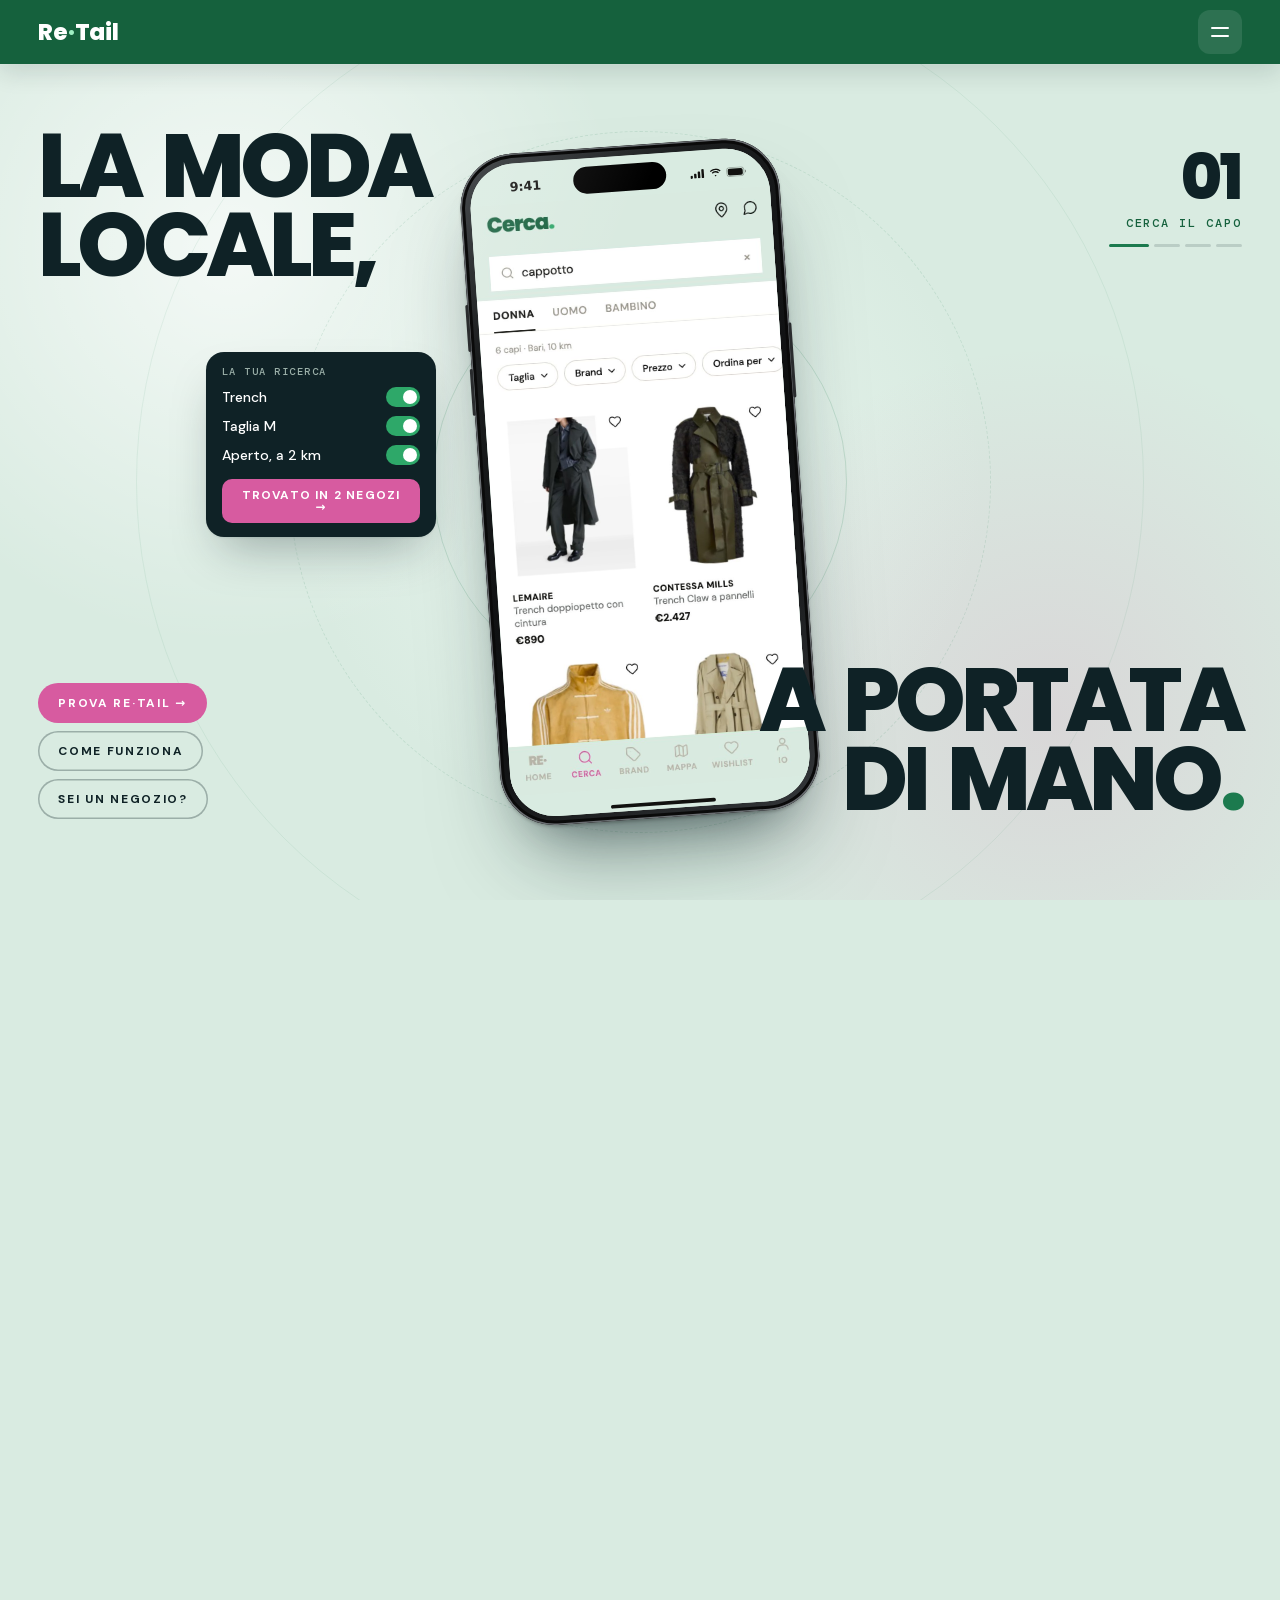
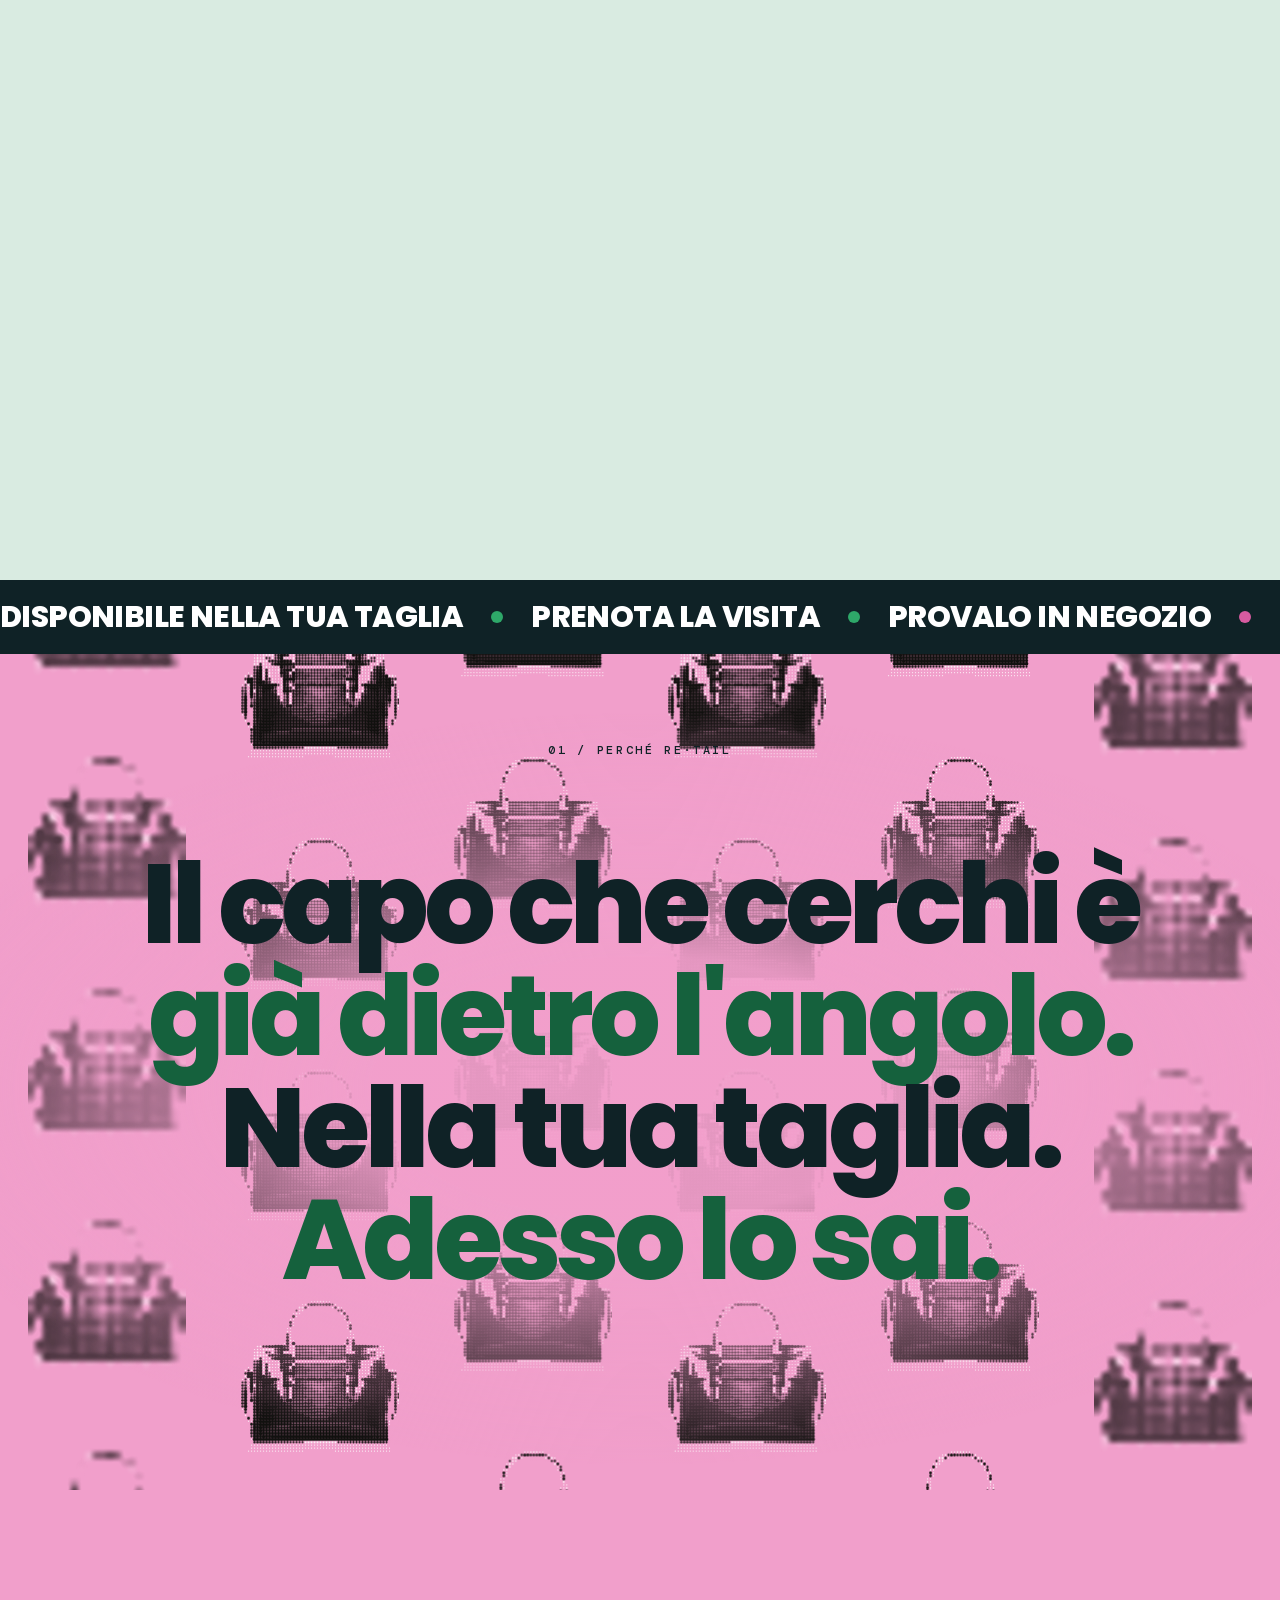
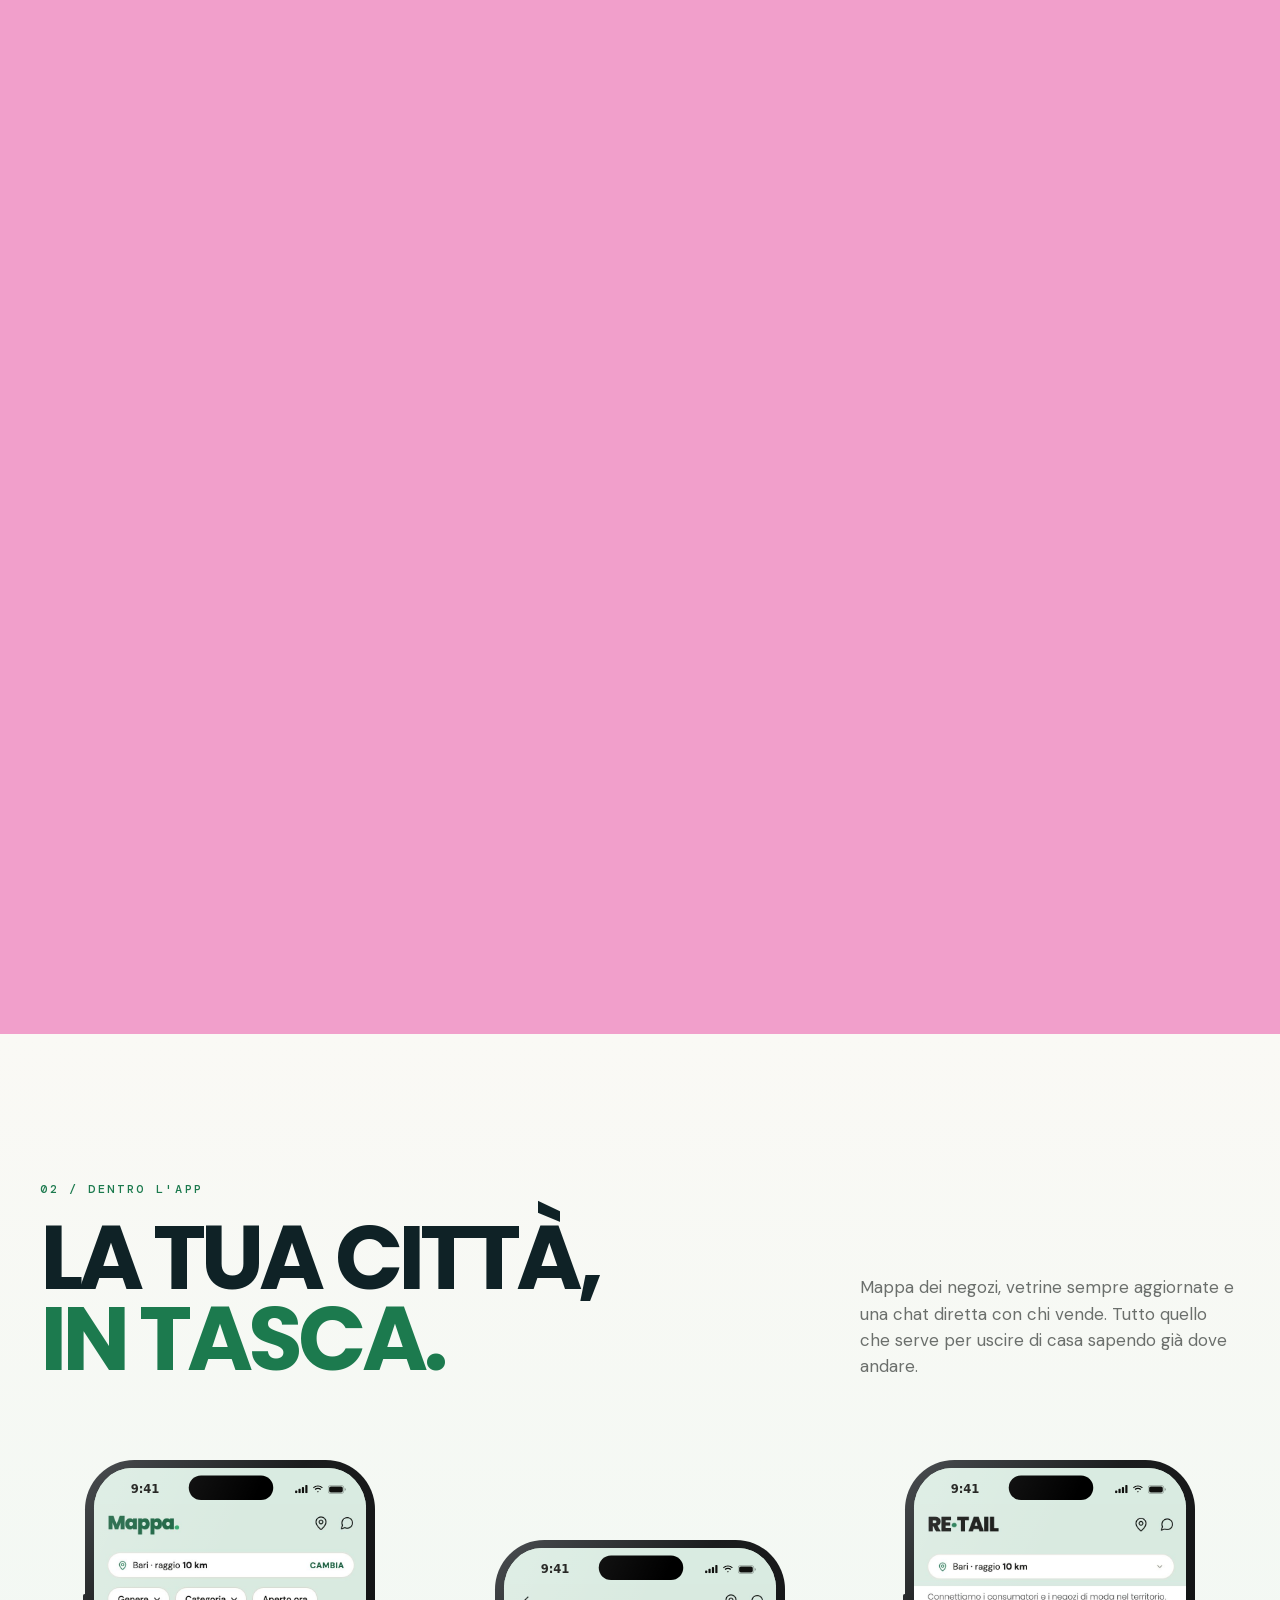
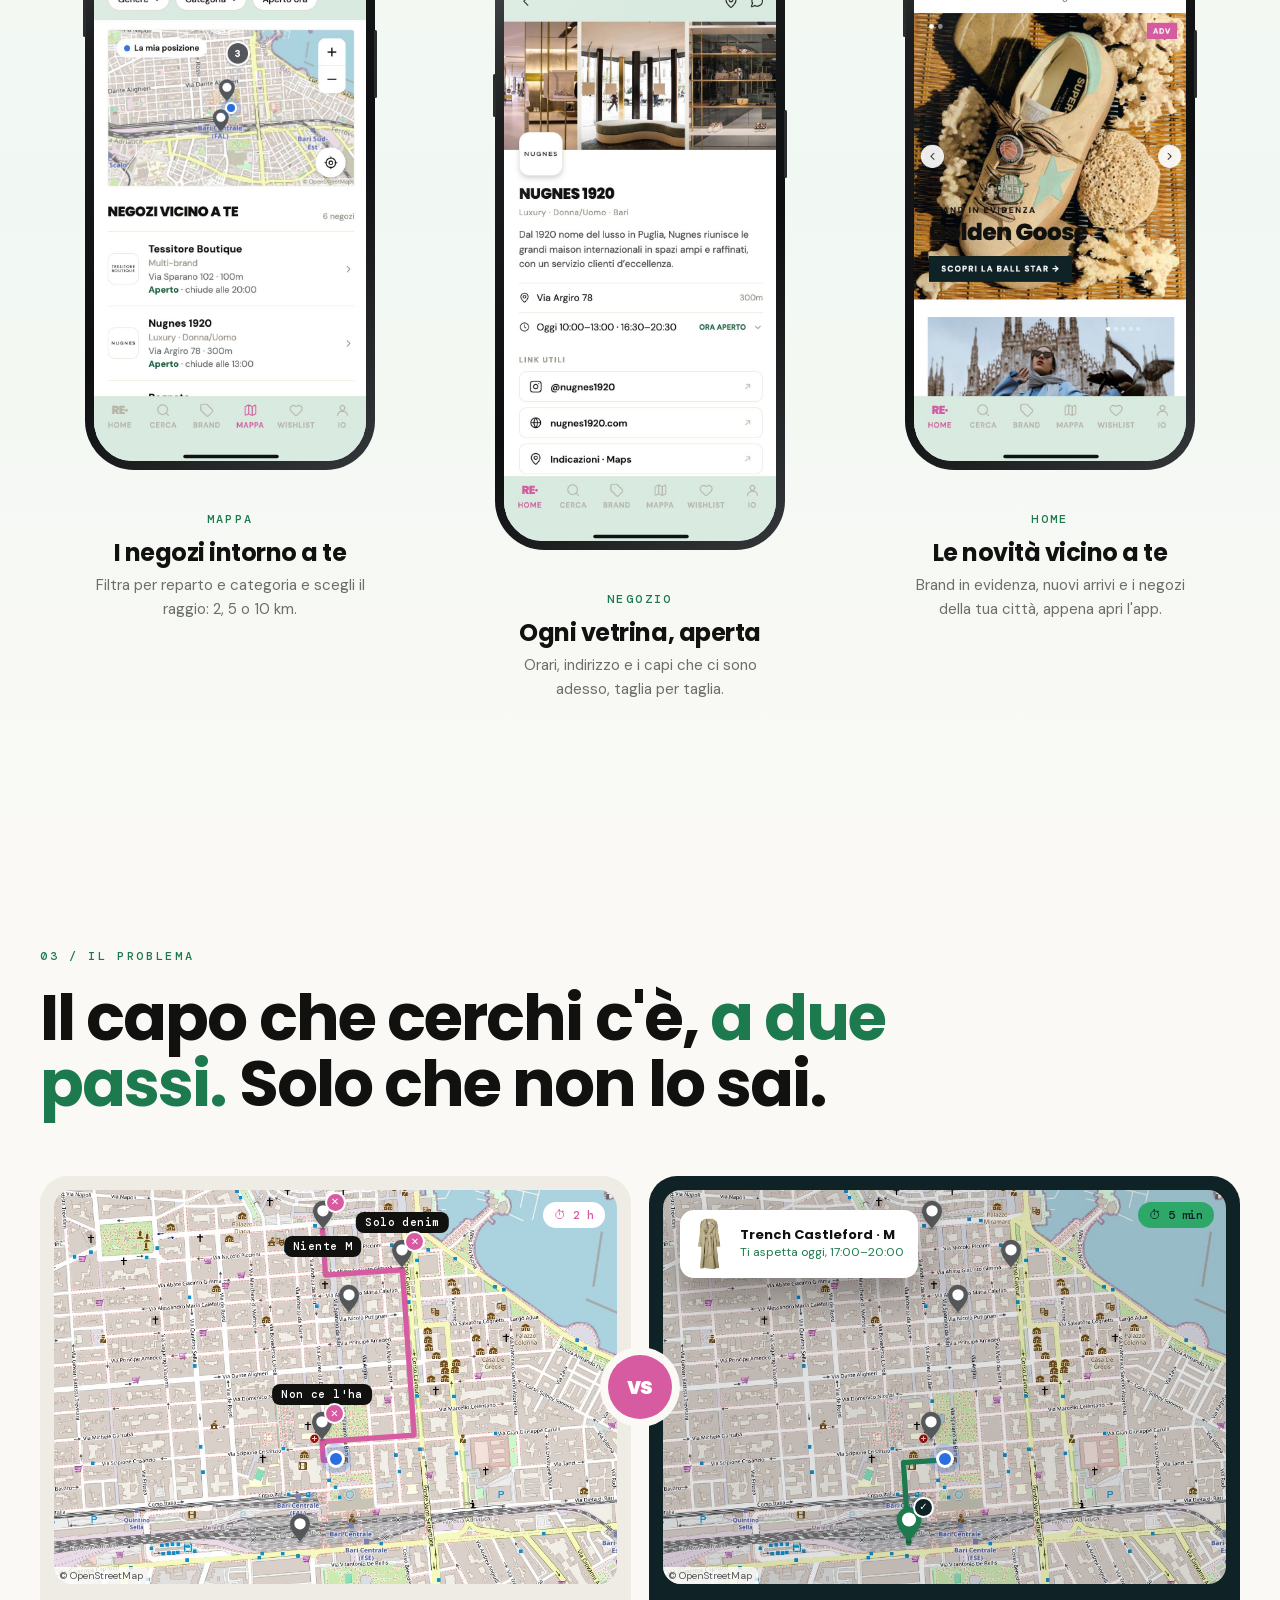
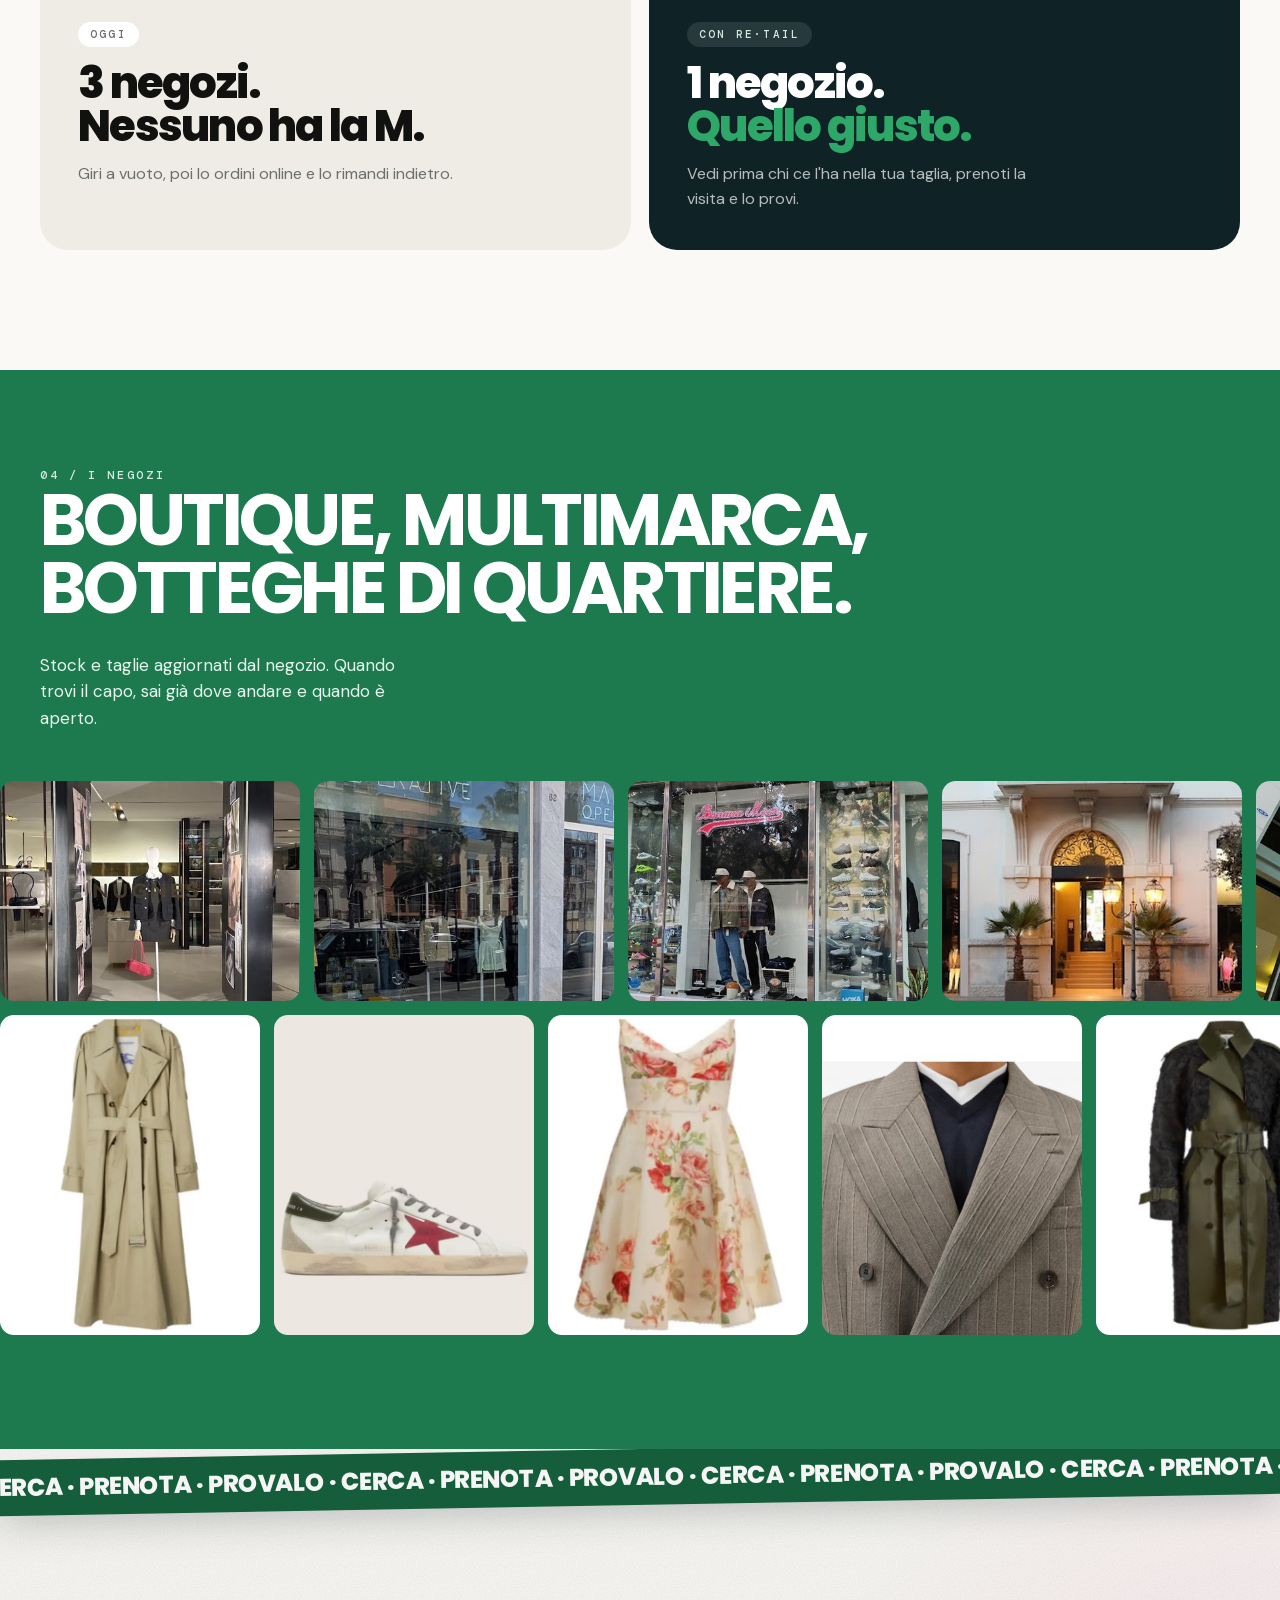
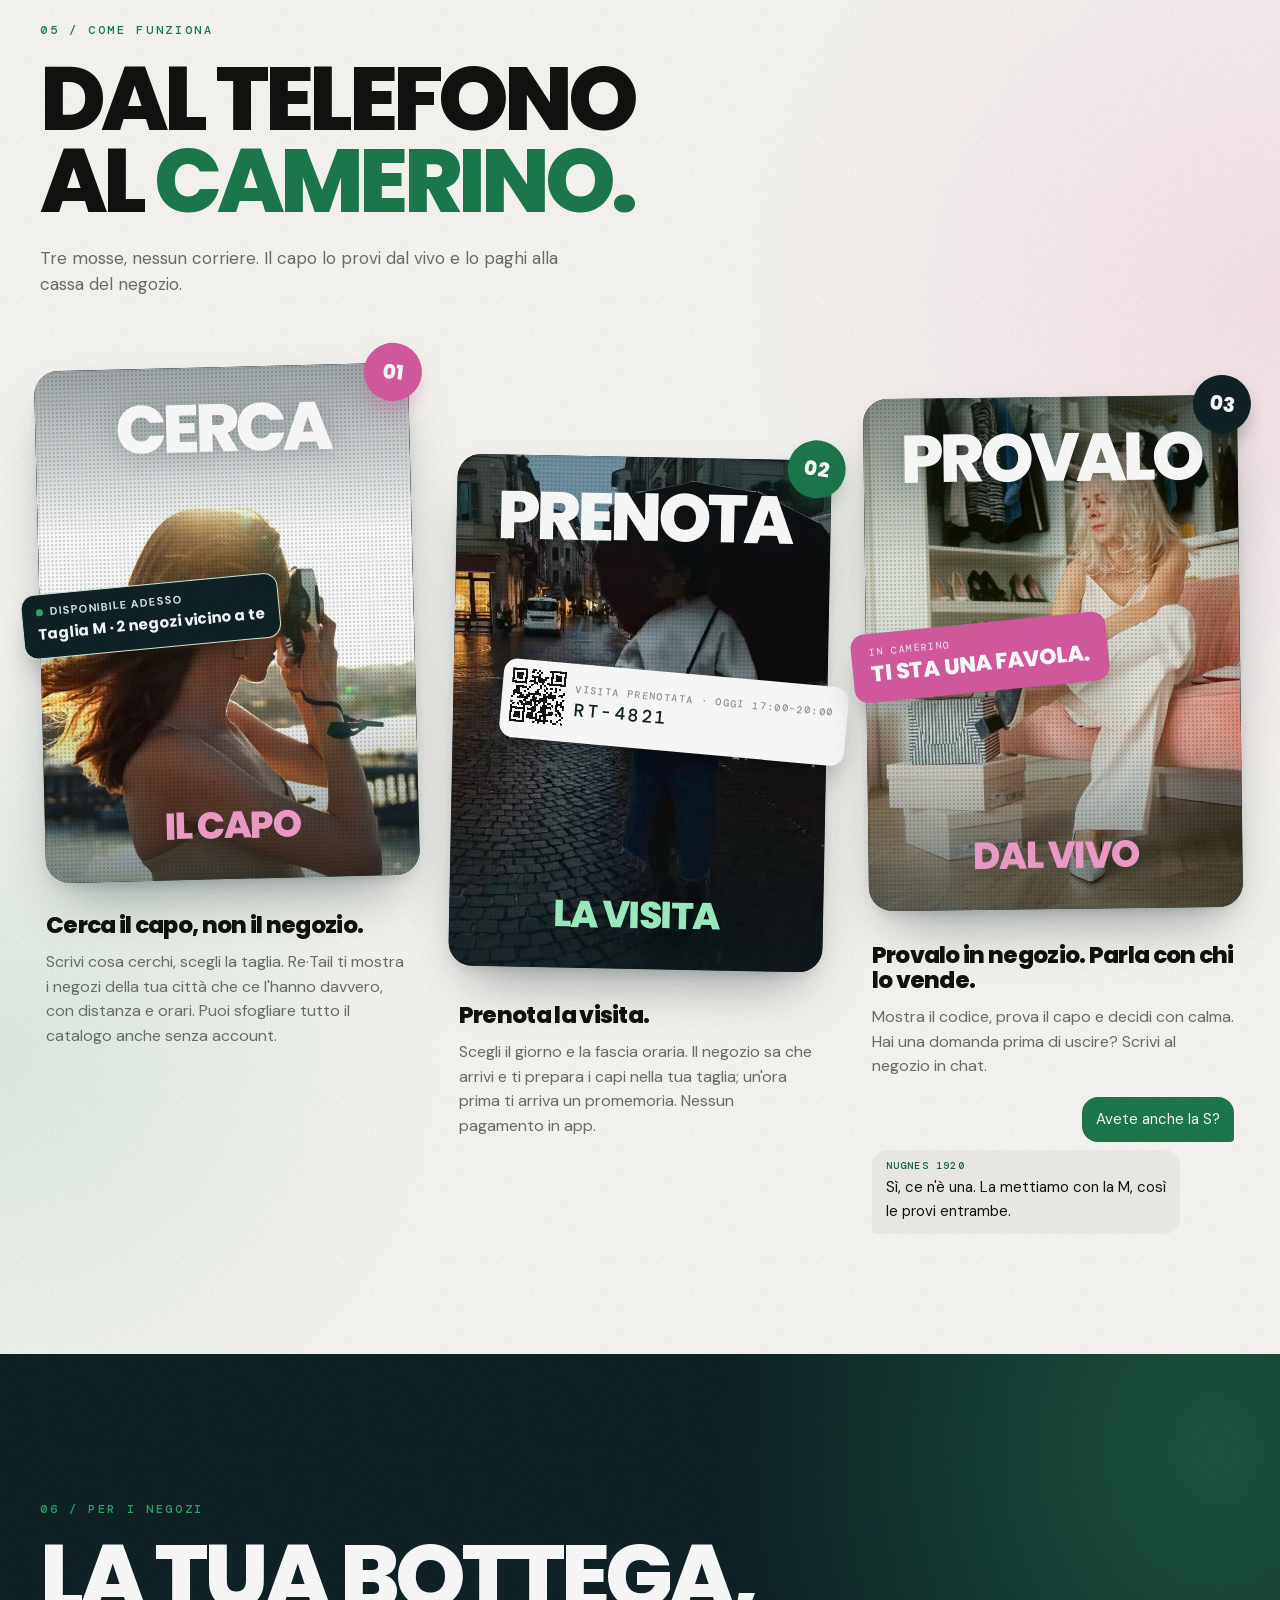
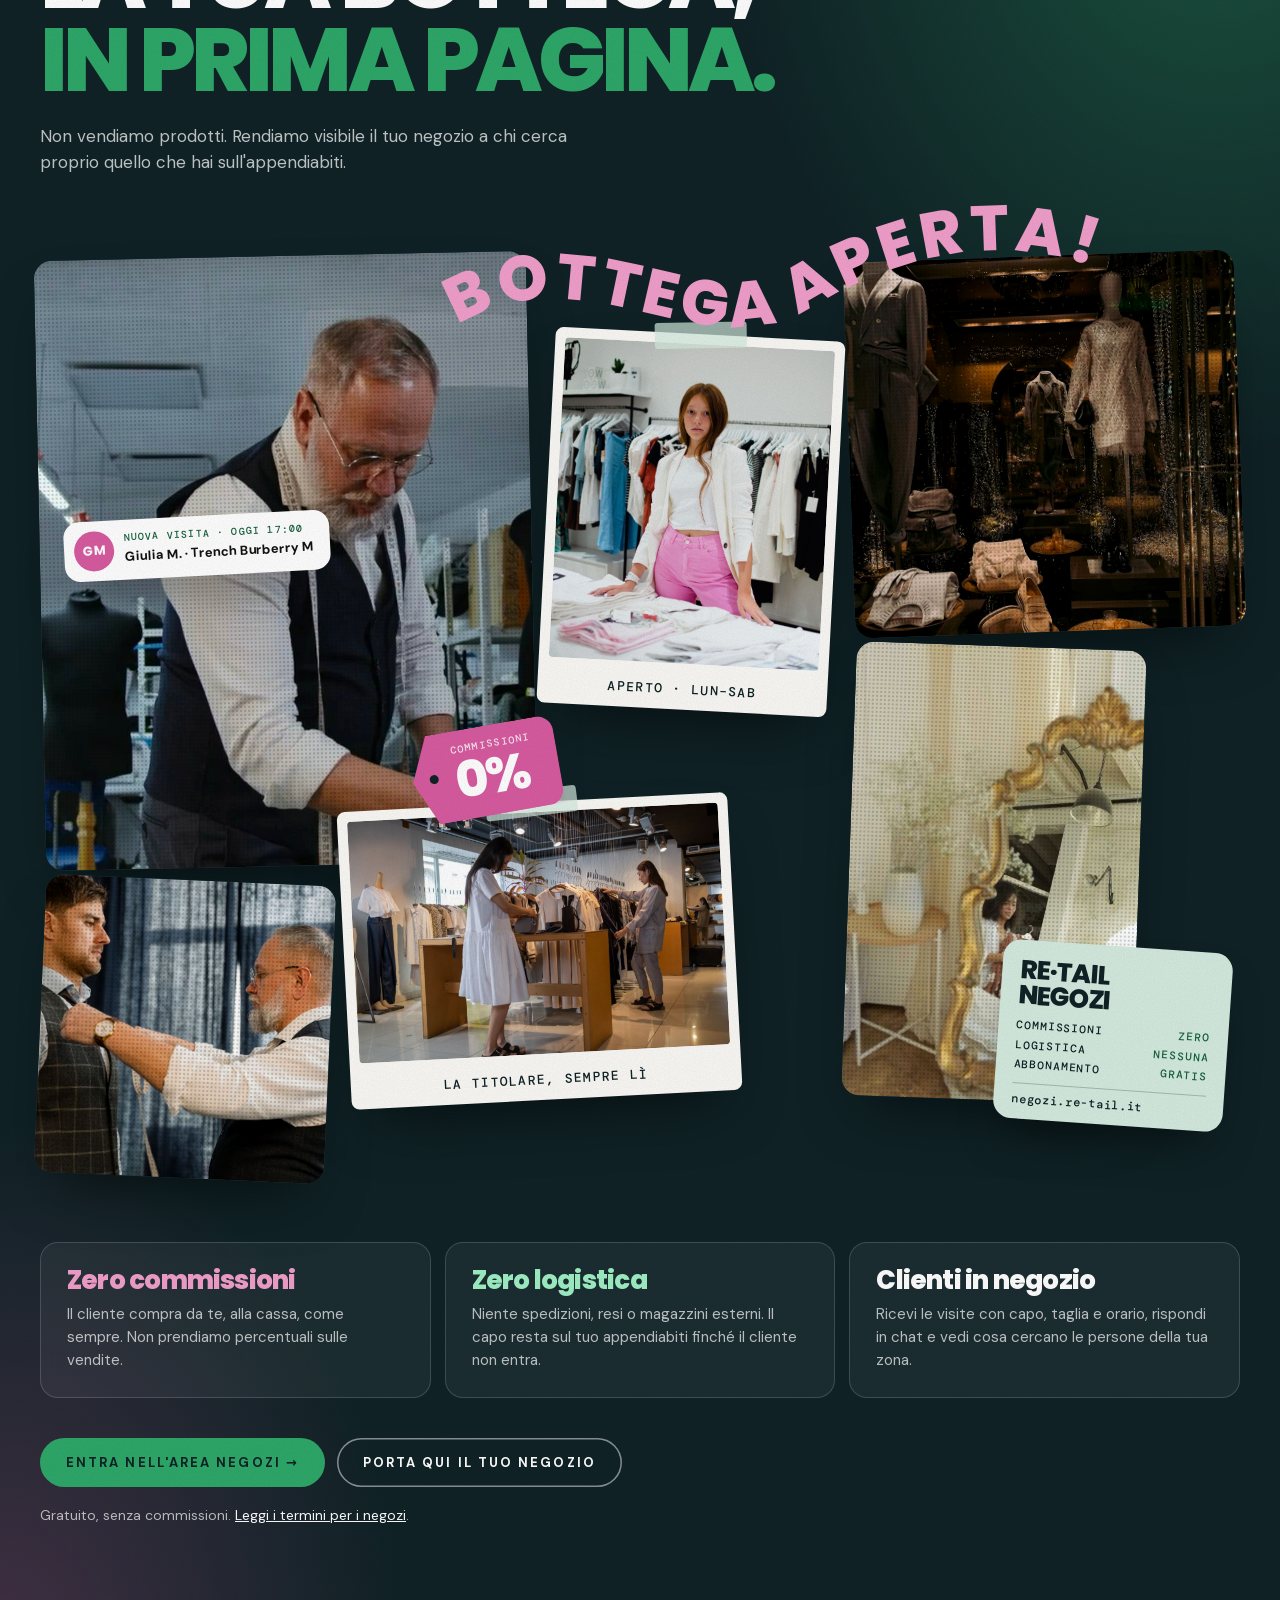
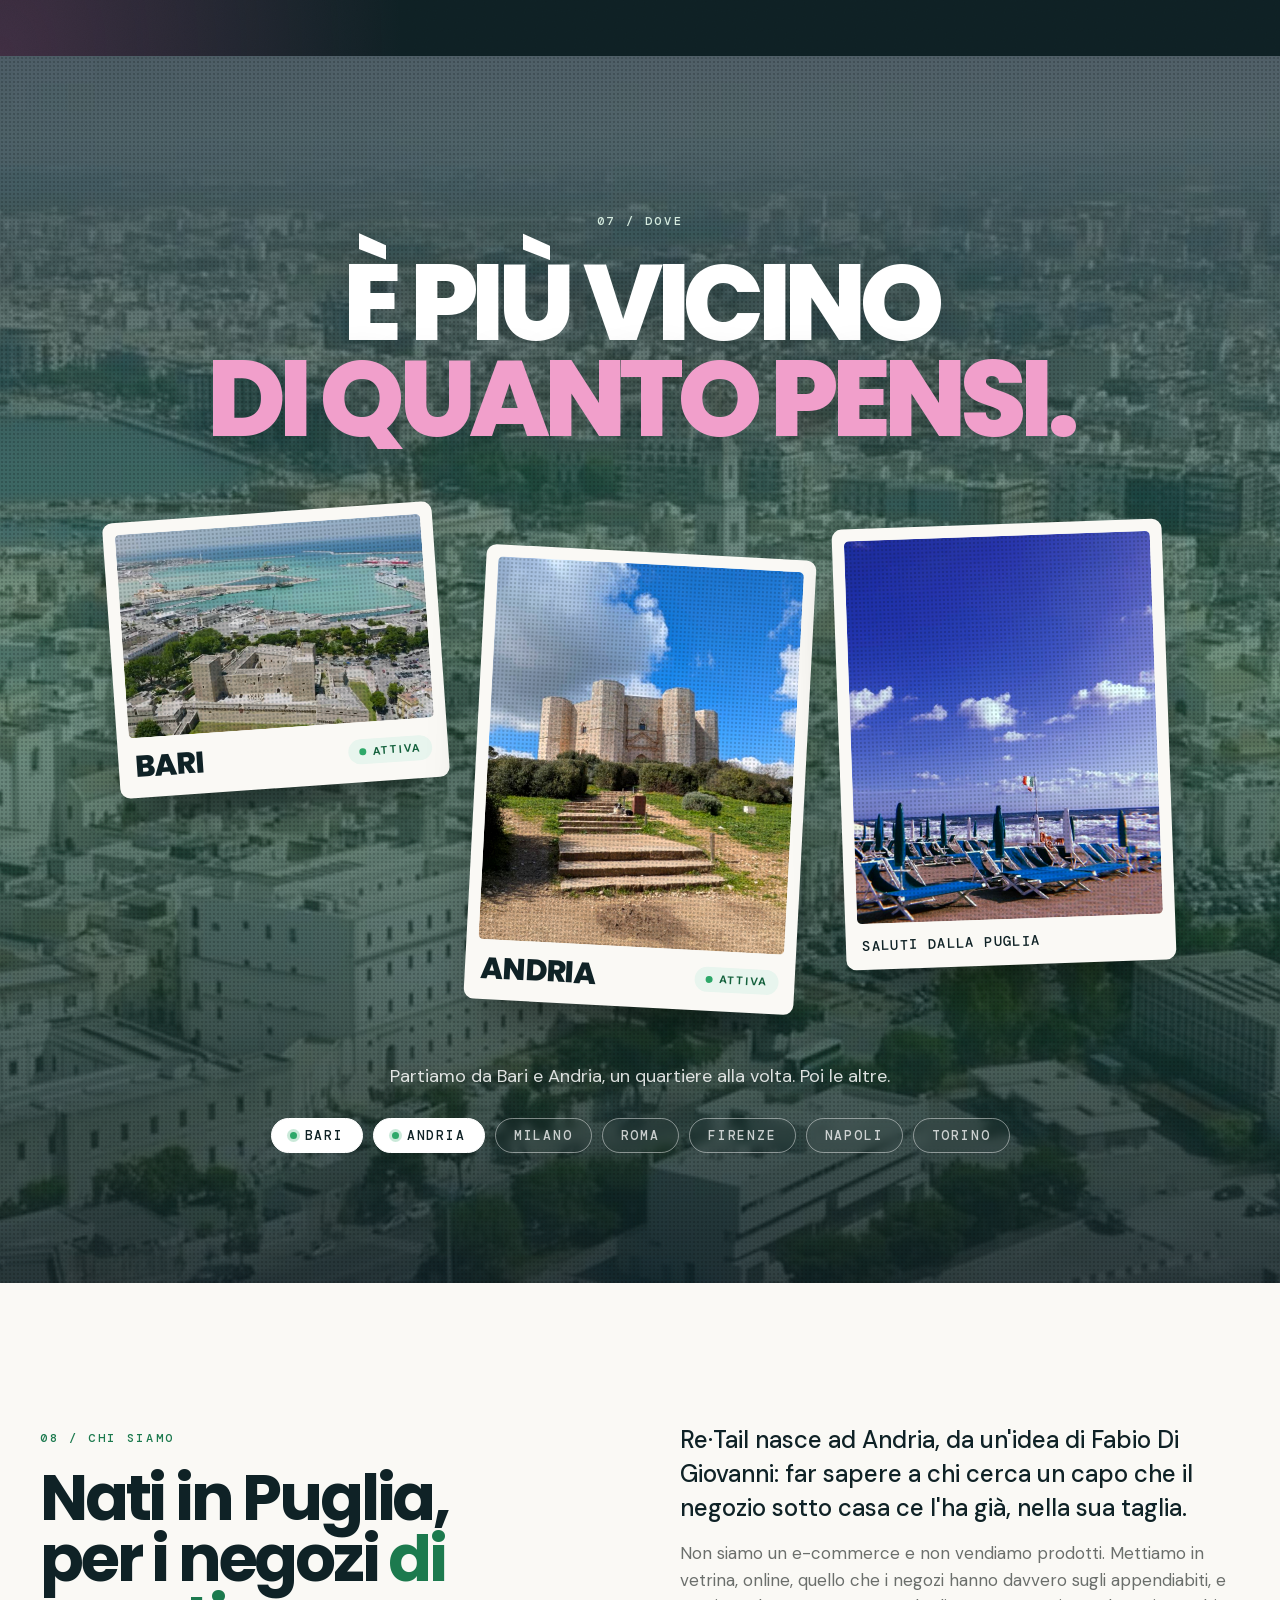
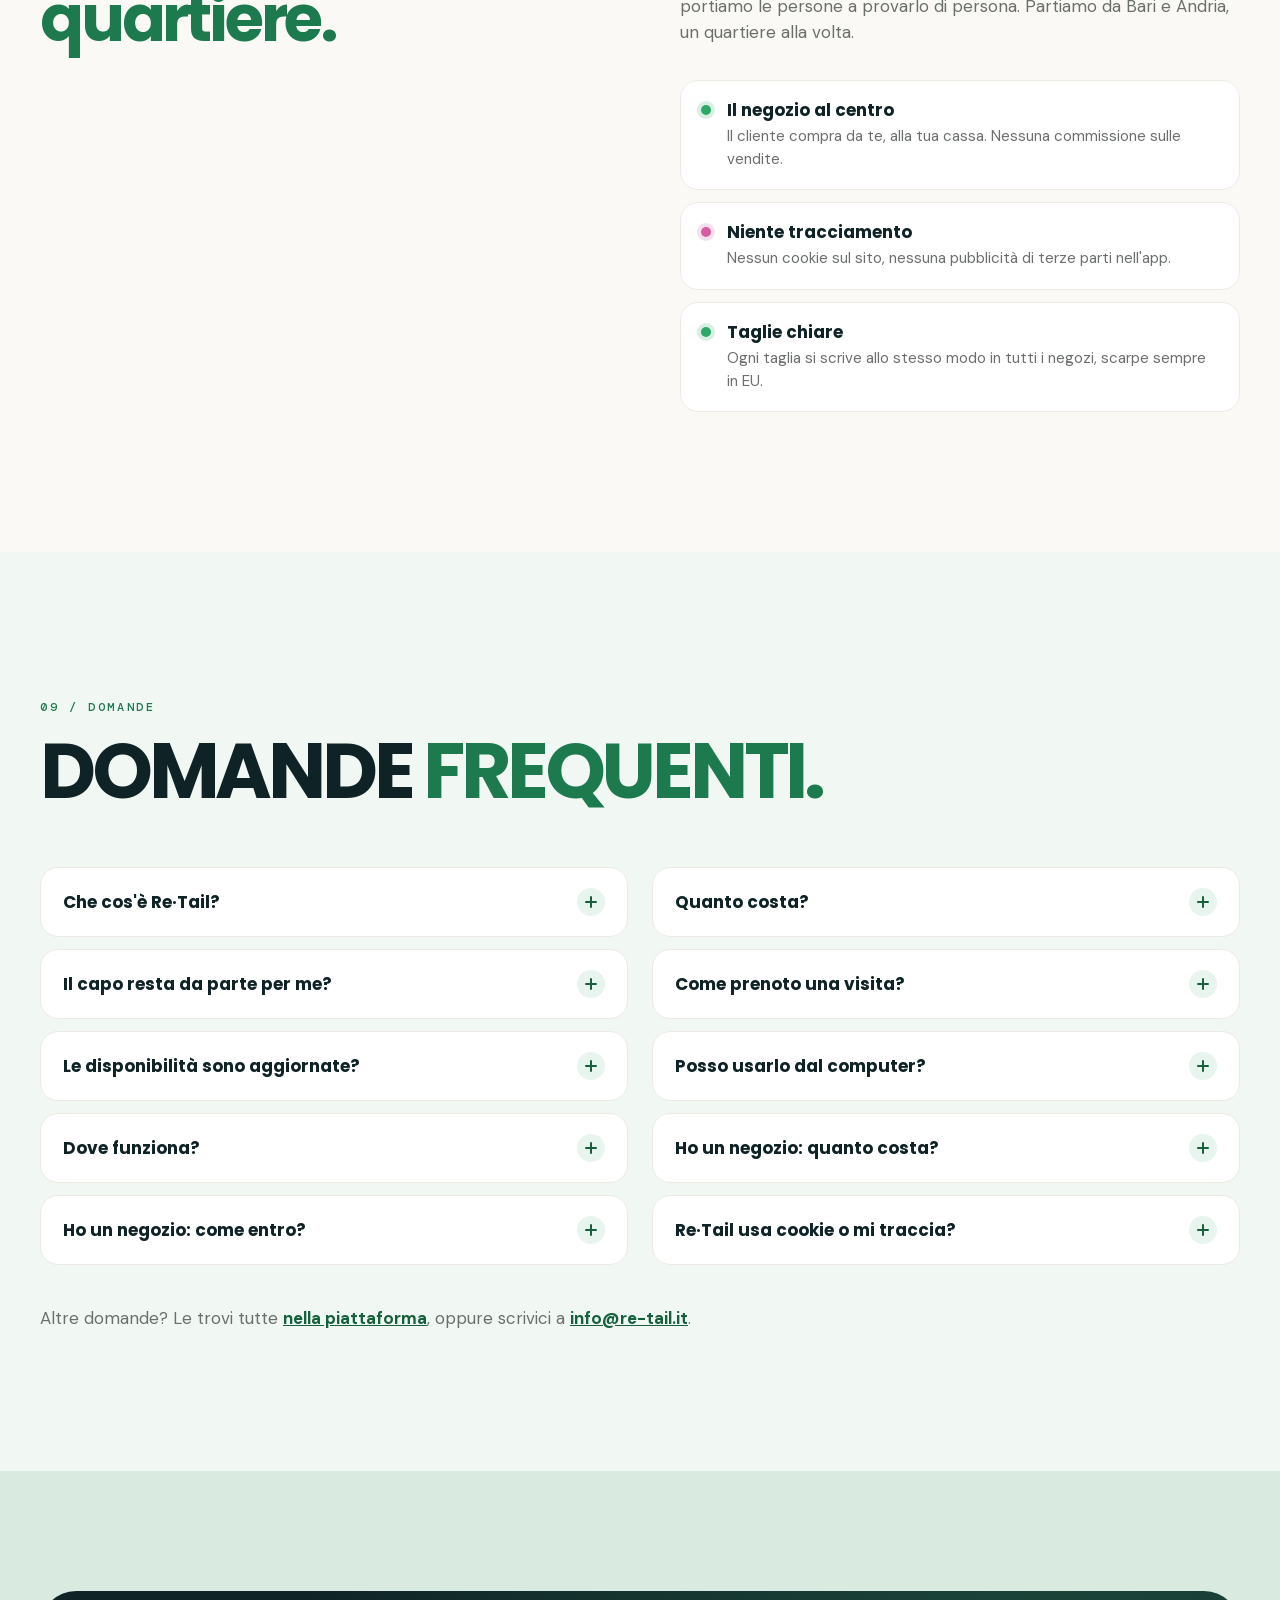
==== commit 32e307e1: "Nicer real media for How it works and the store collage; sign-in poster leads to the app home Co-Aut" ====
--- a/index.html
+++ b/index.html
@@ -237,11 +237,11 @@
     </div>
     <div class="board" aria-hidden="true">
       <figure class="cl c1 ht"><video src="media/pop/sarto.mp4" poster="media/pop/sarto.jpg" autoplay muted loop playsinline preload="metadata"></video></figure>
-      <figure class="cl c2 pol"><img src="media/pop/bottega-porta.jpg" alt="" loading="lazy"><figcaption>Aperto · lun–sab</figcaption></figure>
-      <figure class="cl c3 ht"><img src="media/pop/vintage.jpg" alt="" loading="lazy"></figure>
+      <figure class="cl c2 pol"><img src="media/pop/stilista.jpg" alt="" loading="lazy"><figcaption>Aperto · lun–sab</figcaption></figure>
+      <figure class="cl c3 ht"><img src="media/pop/boutique-sera.jpg" alt="" loading="lazy"></figure>
       <figure class="cl c4 ht"><video src="media/pop/prova.mp4" poster="media/pop/prova.jpg" autoplay muted loop playsinline preload="metadata"></video></figure>
-      <figure class="cl c5 pol"><img src="media/pop/titolare.jpg" alt="" loading="lazy"><figcaption>La titolare, sempre lì</figcaption></figure>
-      <figure class="cl c6 ht"><img src="media/pop/bottegaio.jpg" alt="" loading="lazy"></figure>
+      <figure class="cl c5 pol"><img src="media/pop/in-boutique.jpg" alt="" loading="lazy"><figcaption>La titolare, sempre lì</figcaption></figure>
+      <figure class="cl c6 ht"><img src="media/pop/sarto-prova.jpg" alt="" loading="lazy"></figure>
       <figure class="cl c7 shot"><img src="media/screens/partner.jpg" alt="" loading="lazy"></figure>
       <svg class="wavy" viewBox="0 0 700 200"><path id="wv" d="M10 140 C 140 60, 250 190, 370 120 S 600 50, 690 100" fill="none"/><text><textPath href="#wv" textLength="660" lengthAdjust="spacing">Bottega aperta!</textPath></text></svg>
       <div class="pricetag"><small>Commissioni</small><b>0%</b></div>
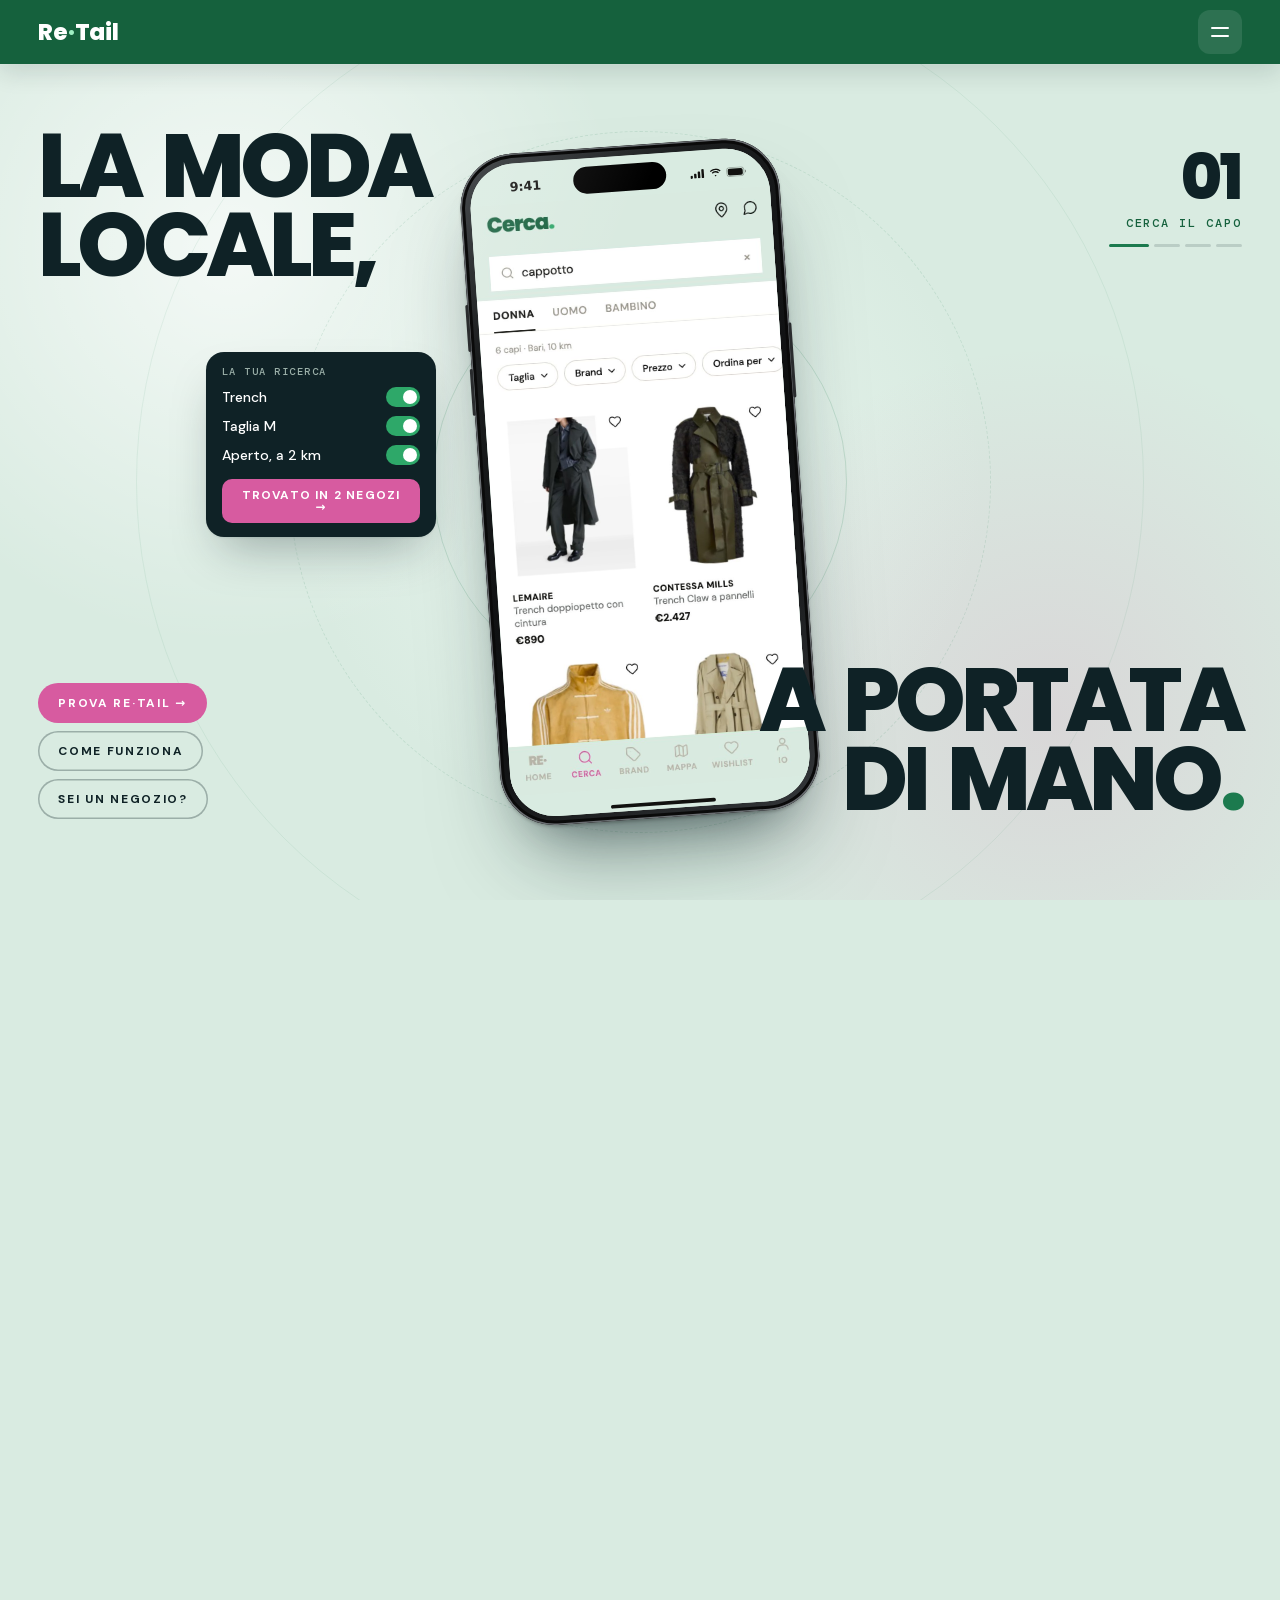
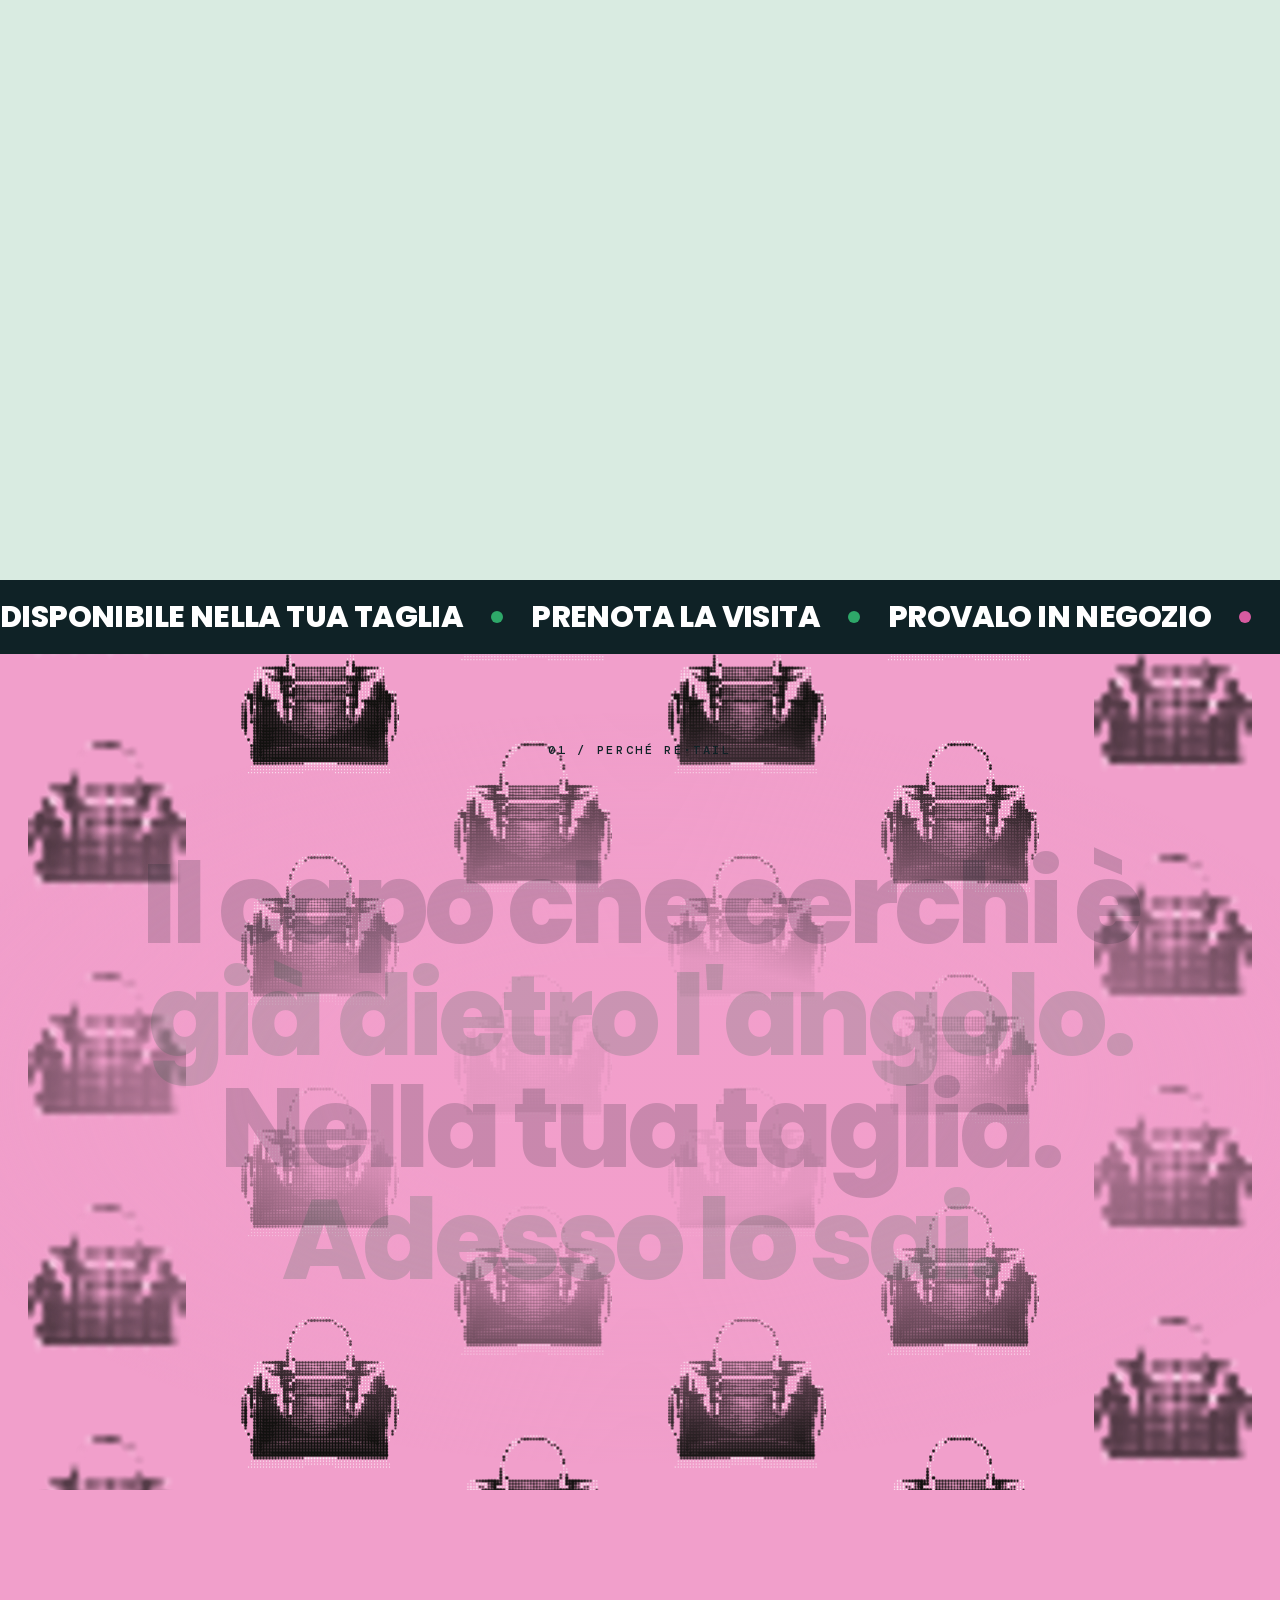
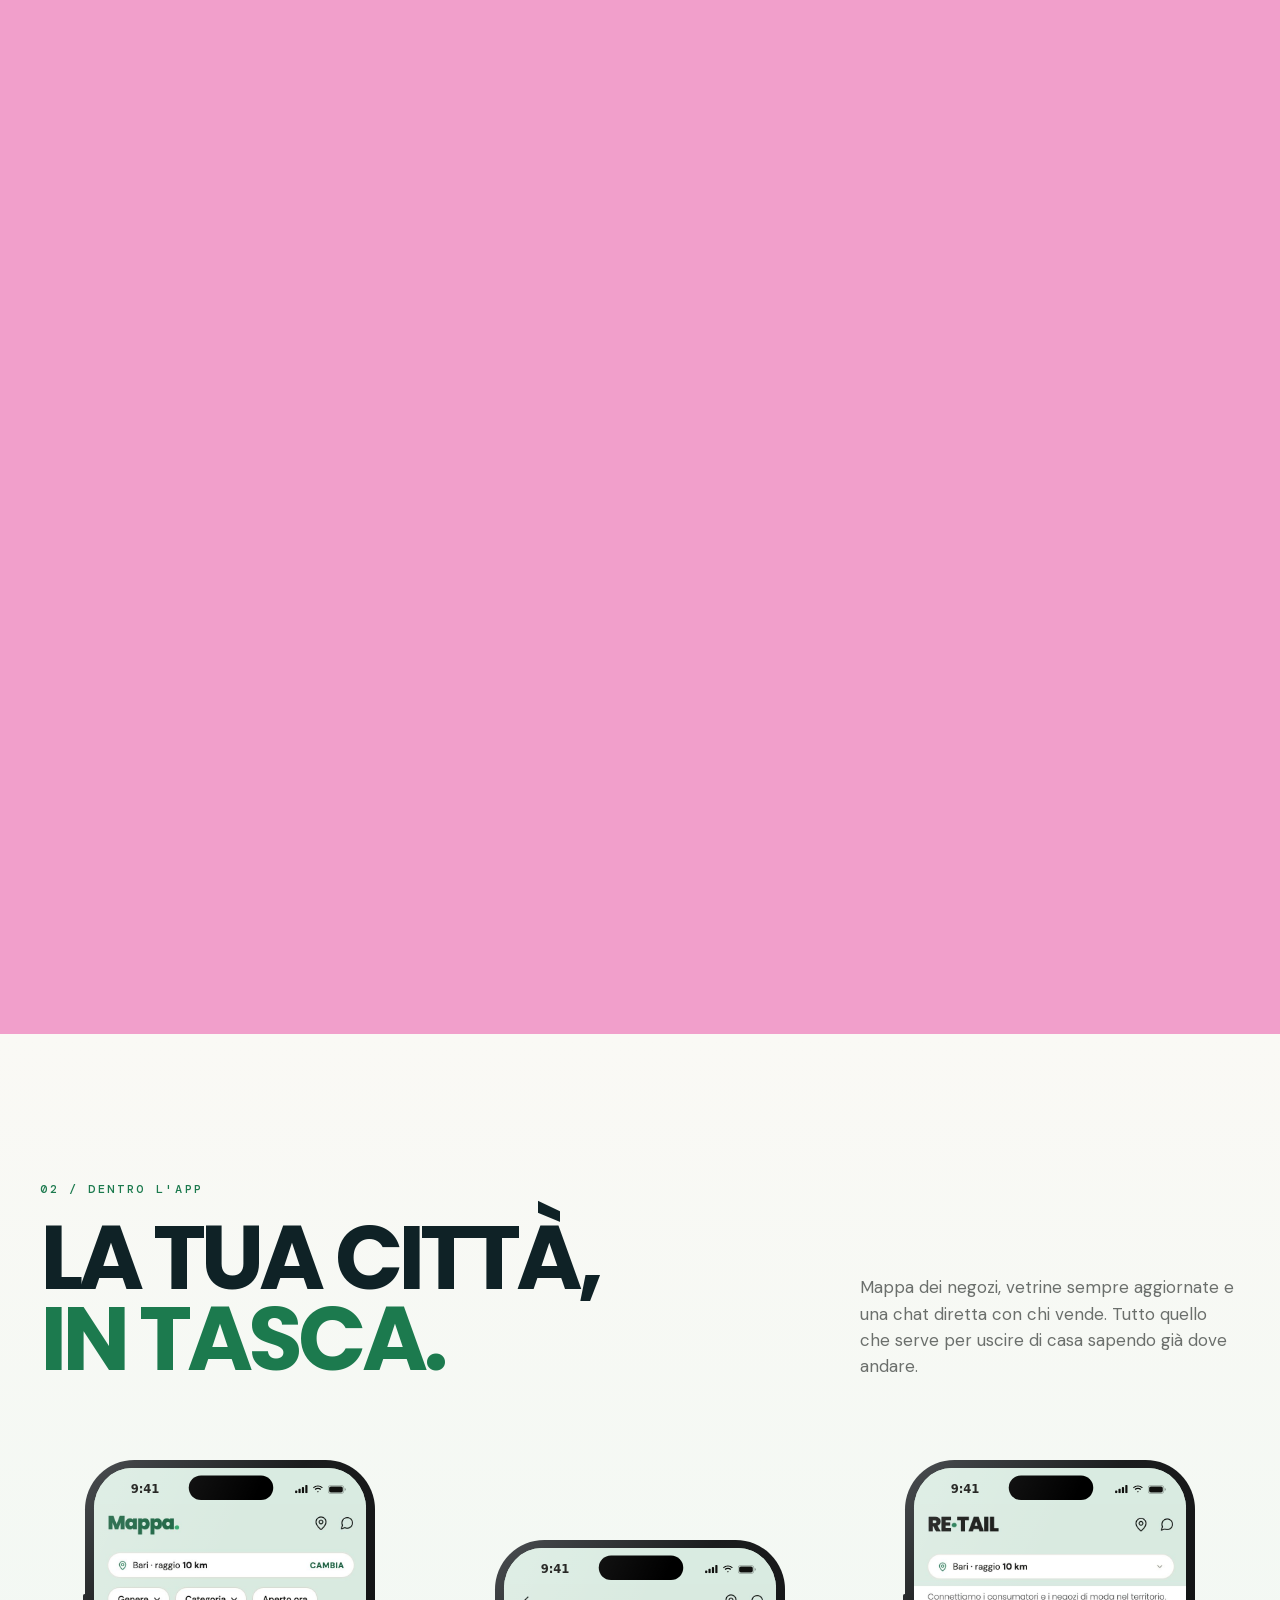
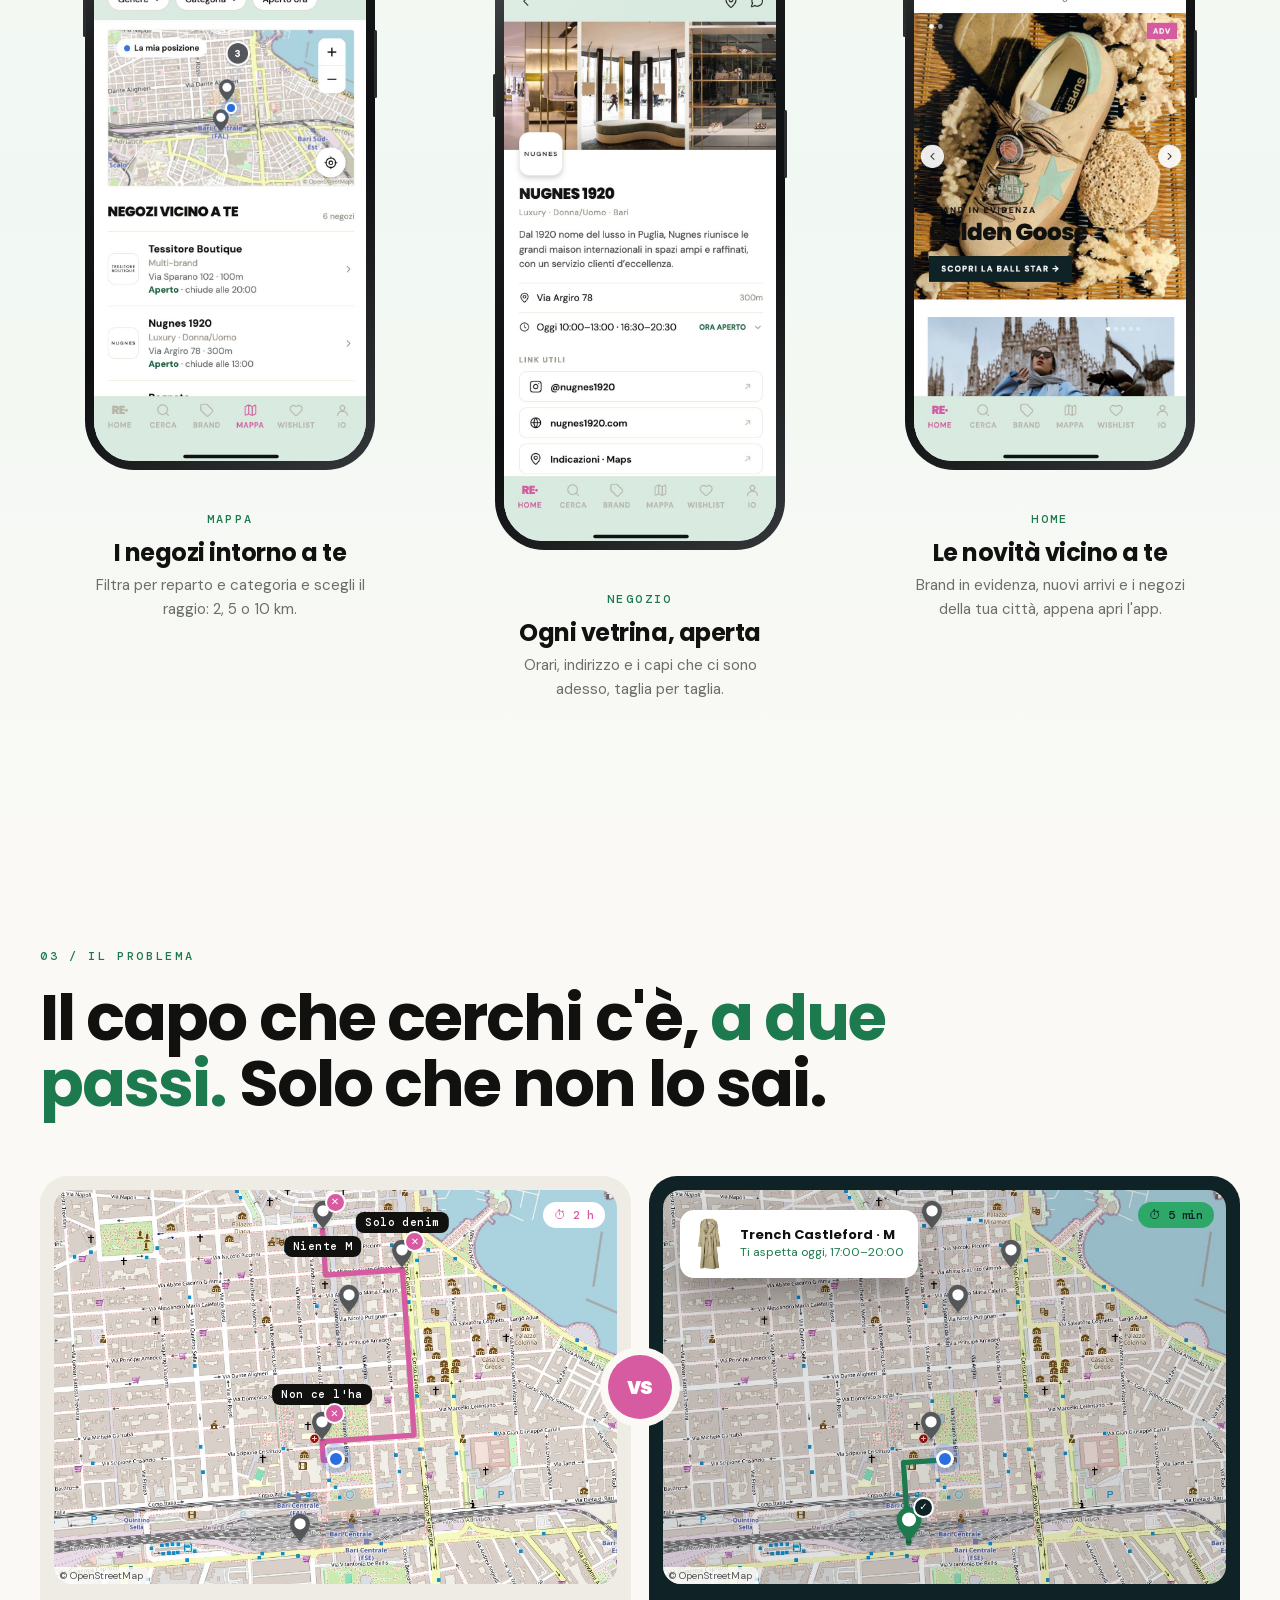
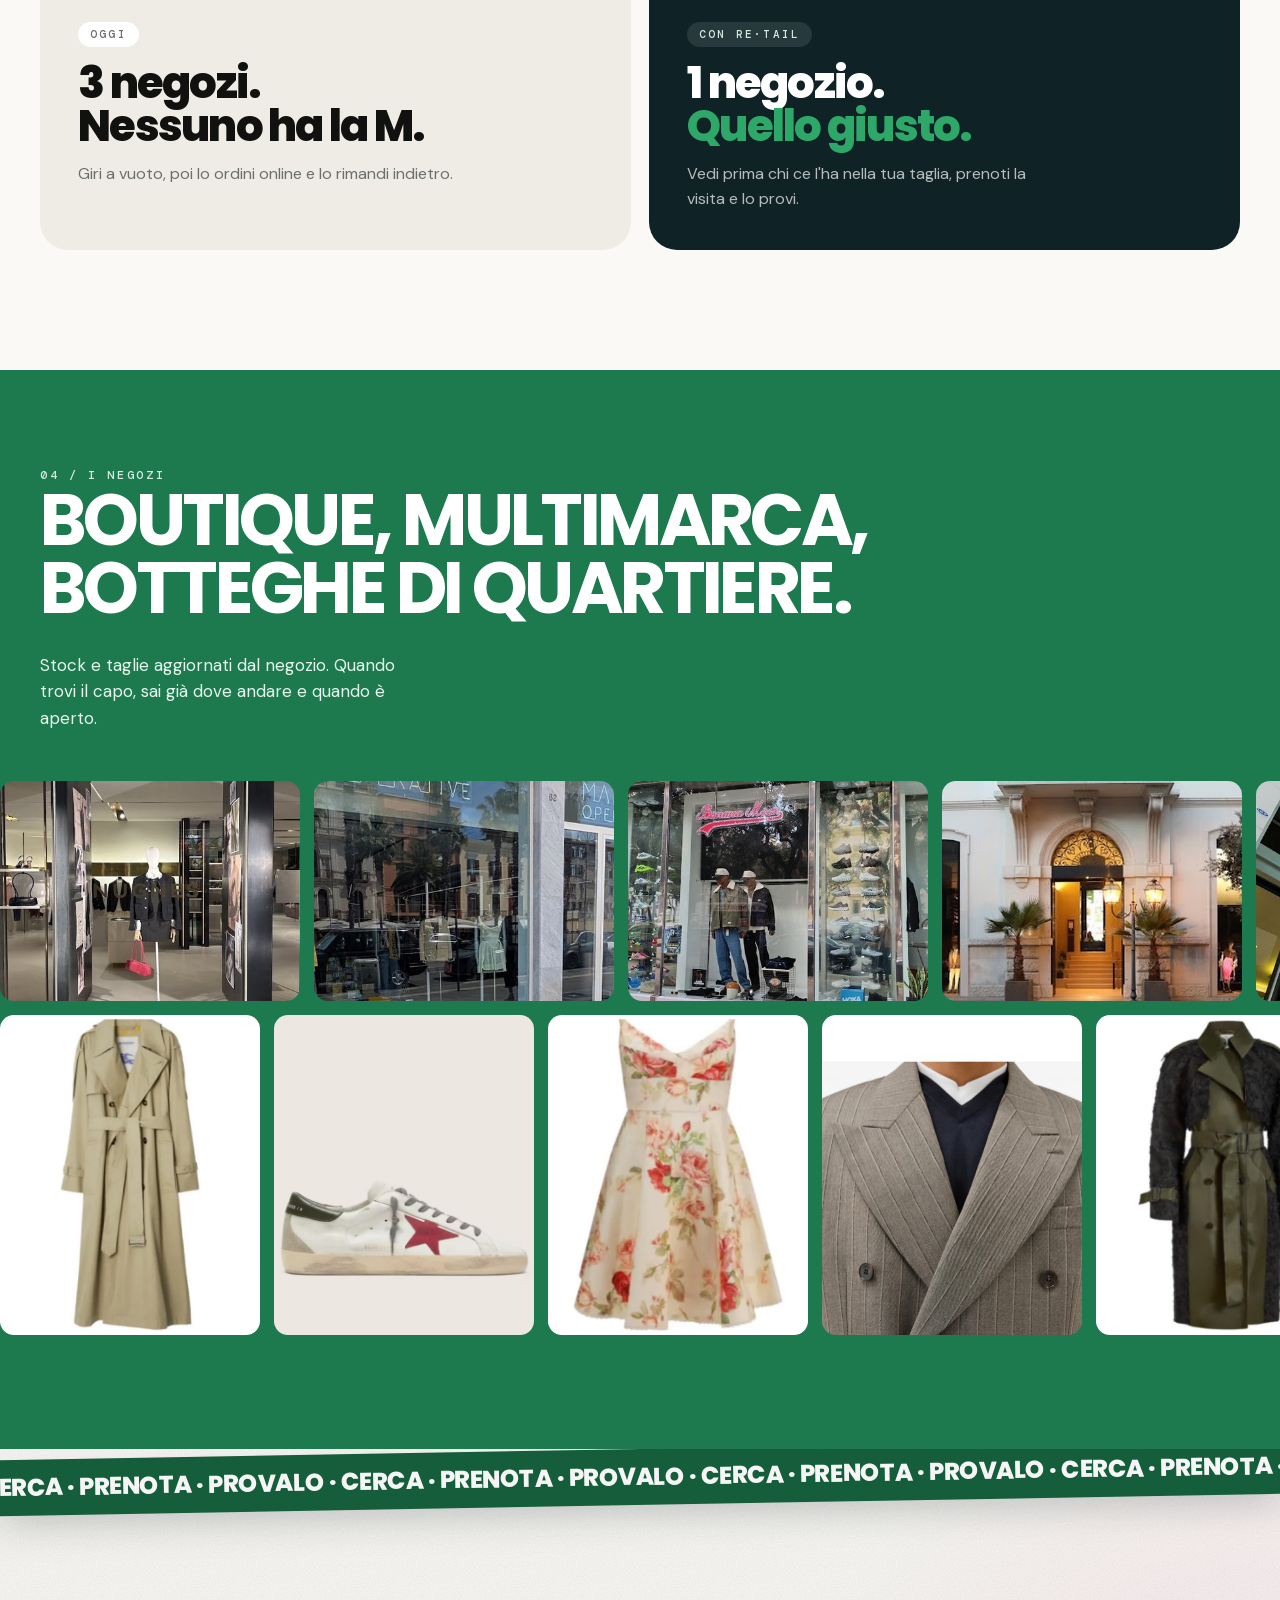
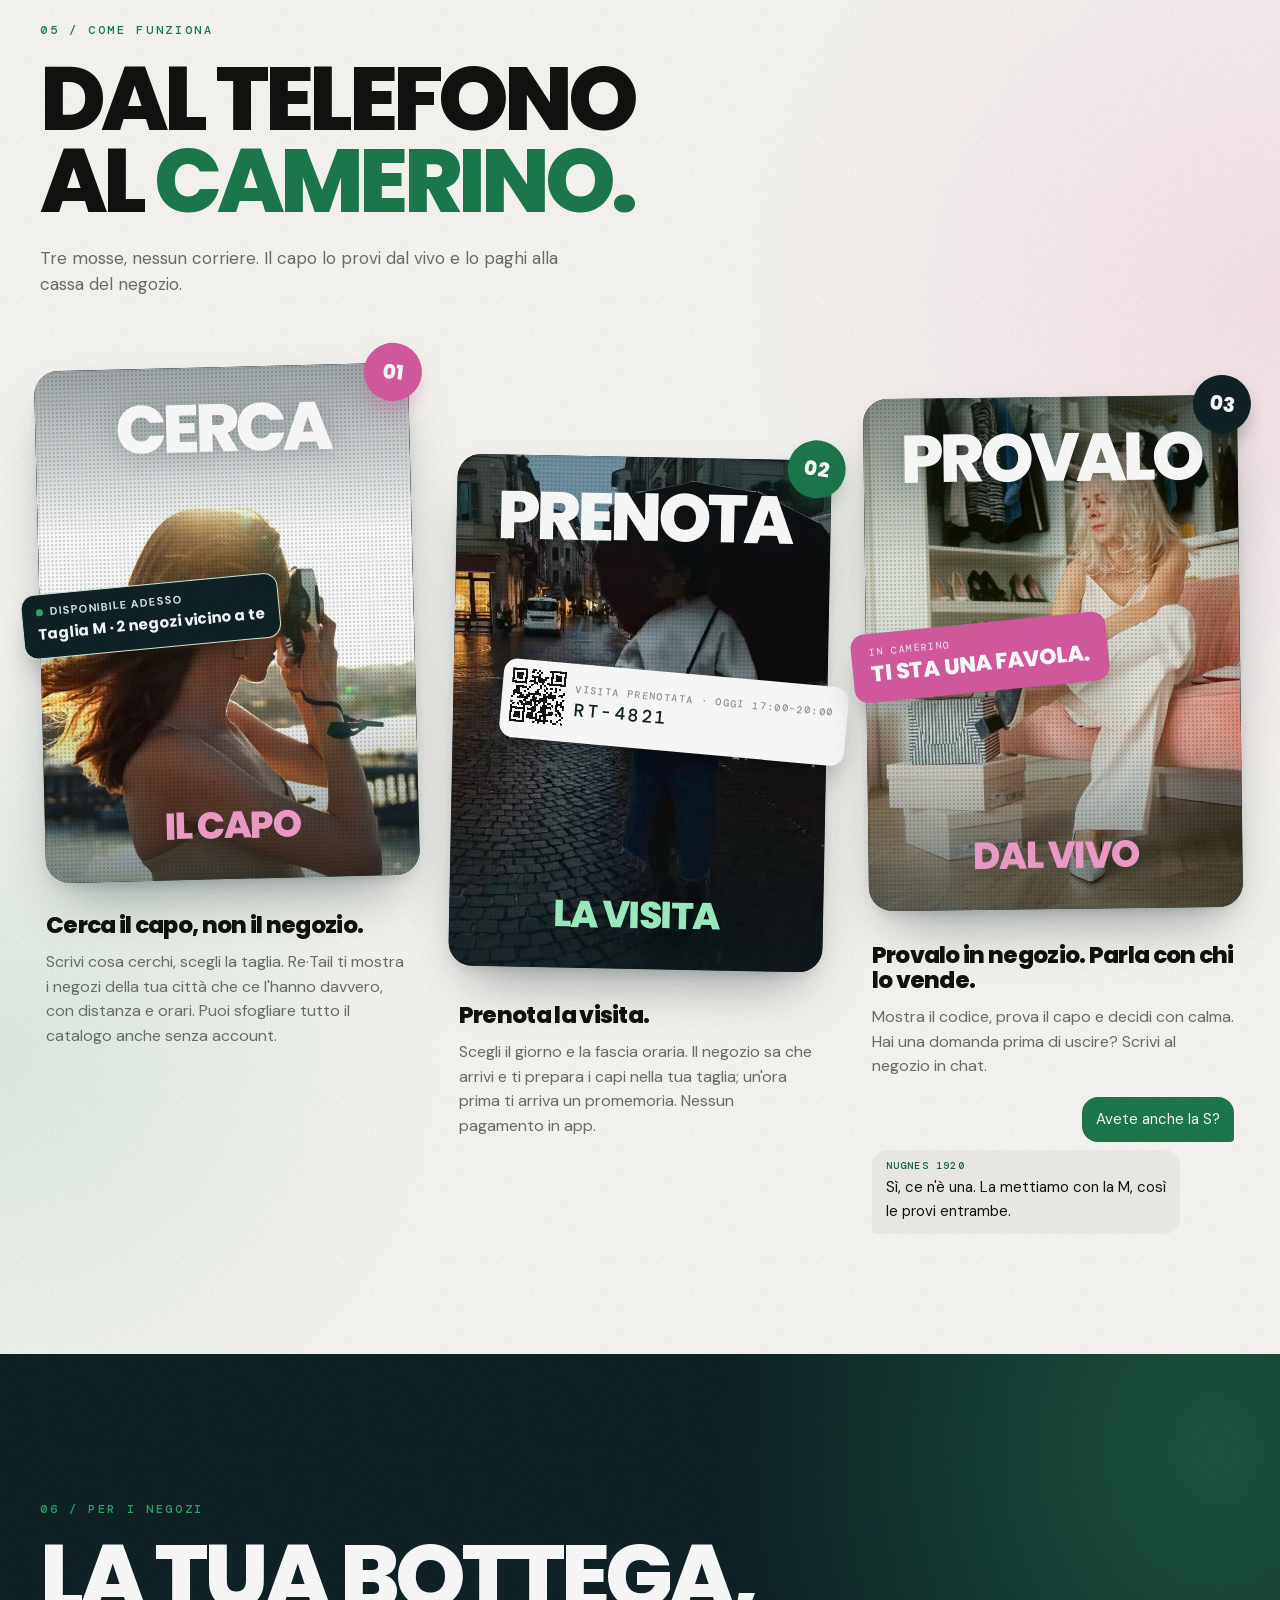
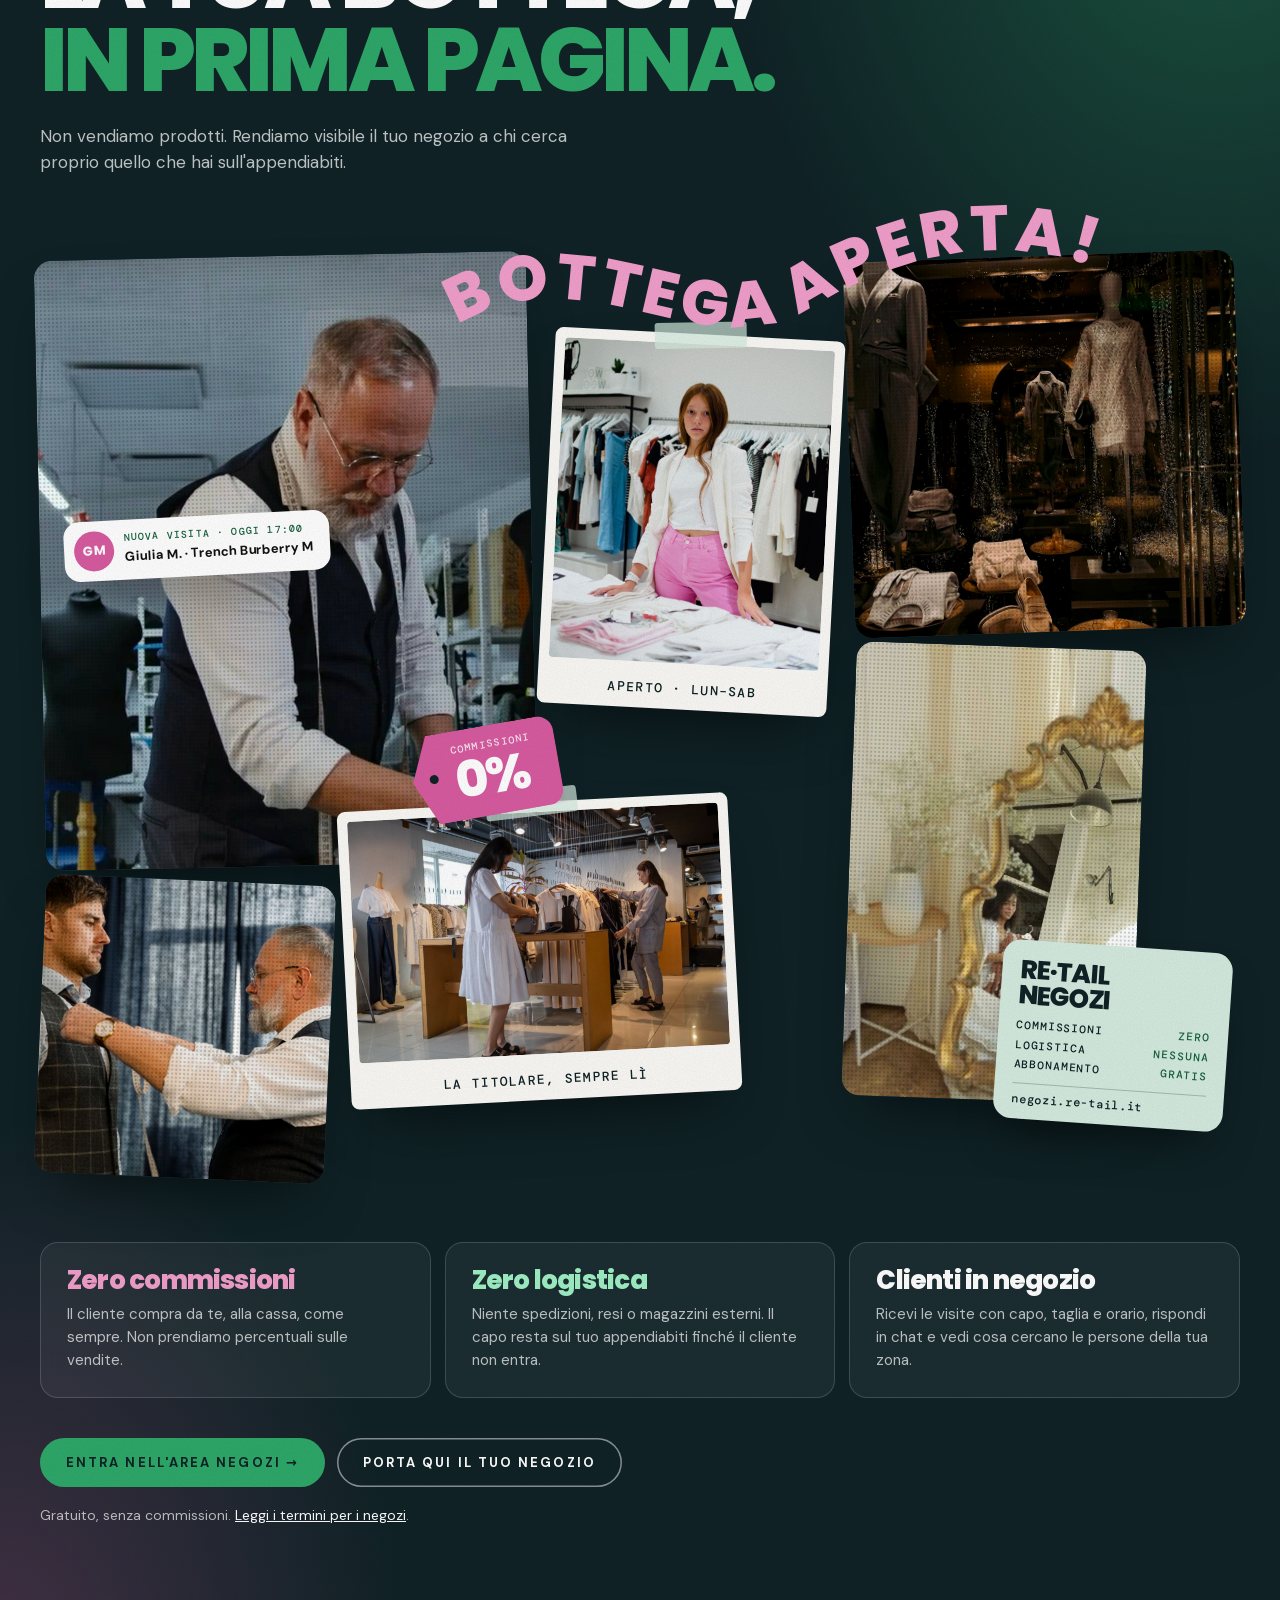
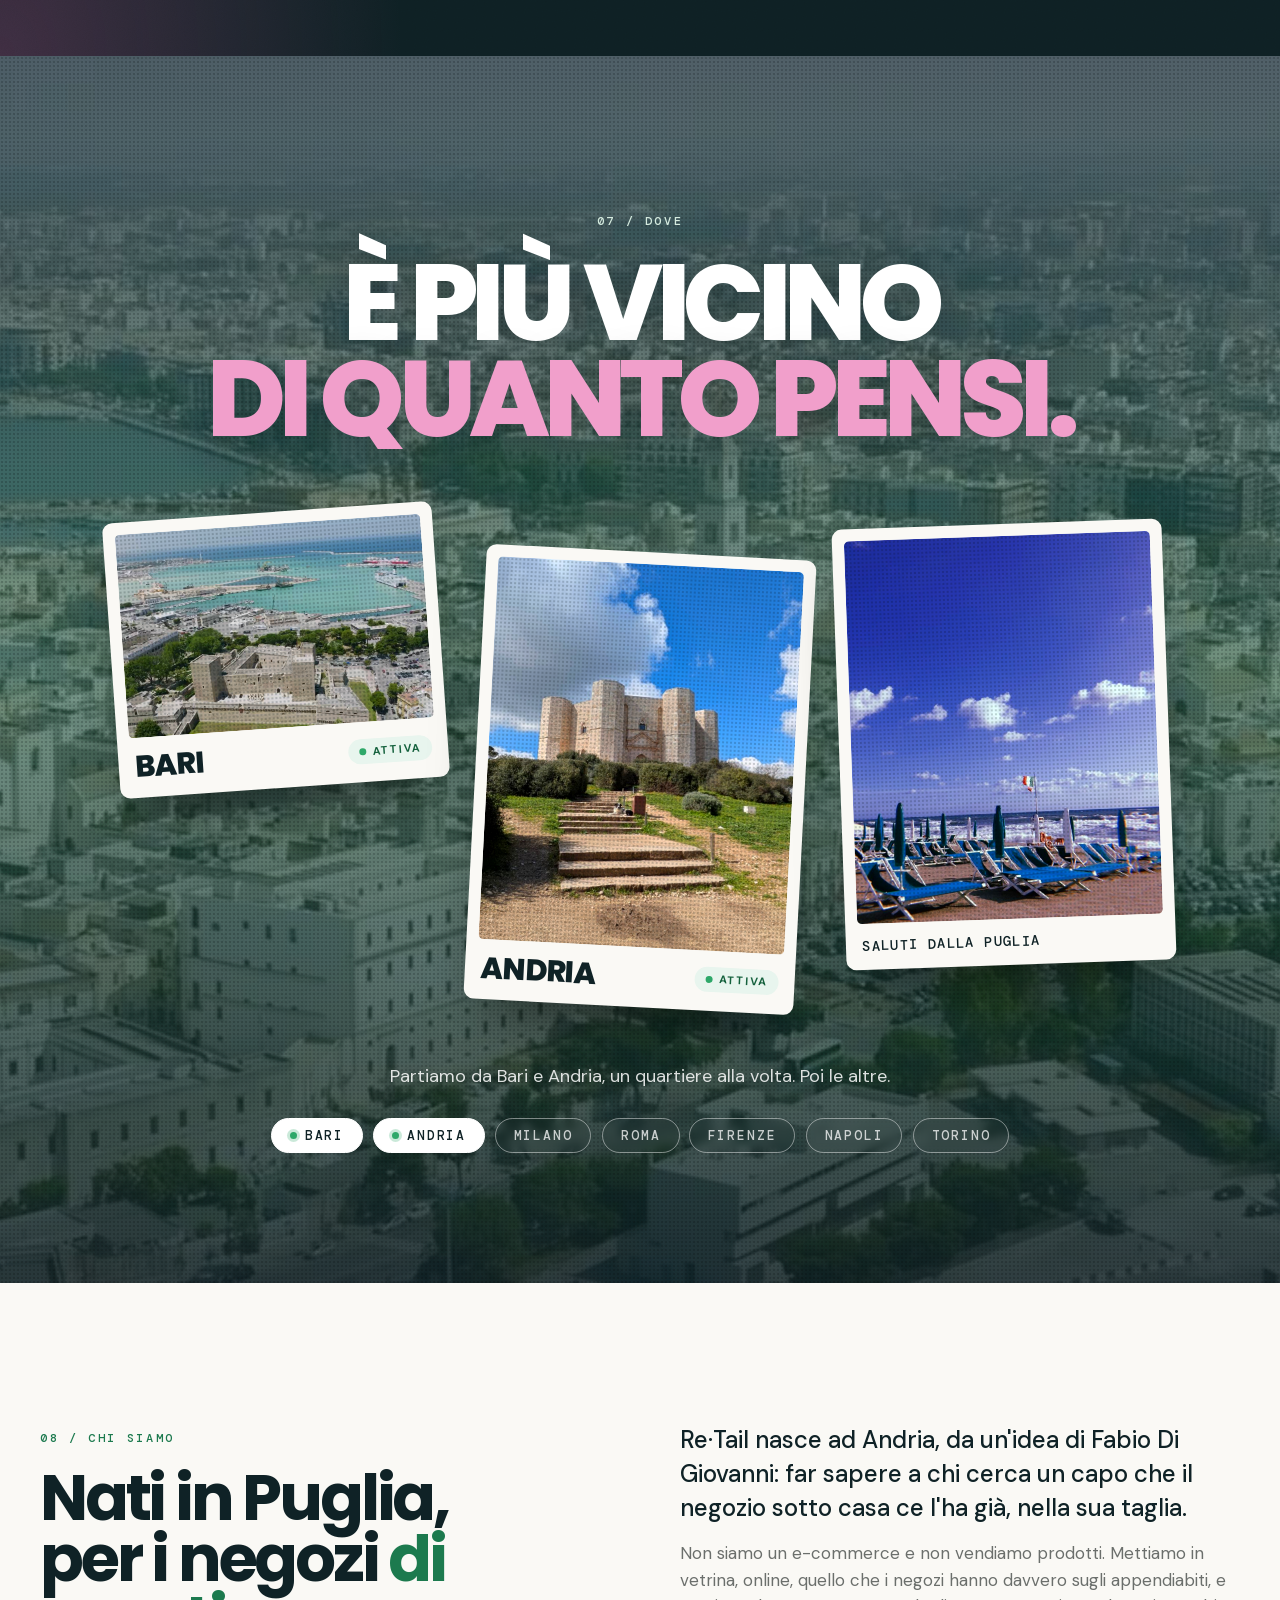
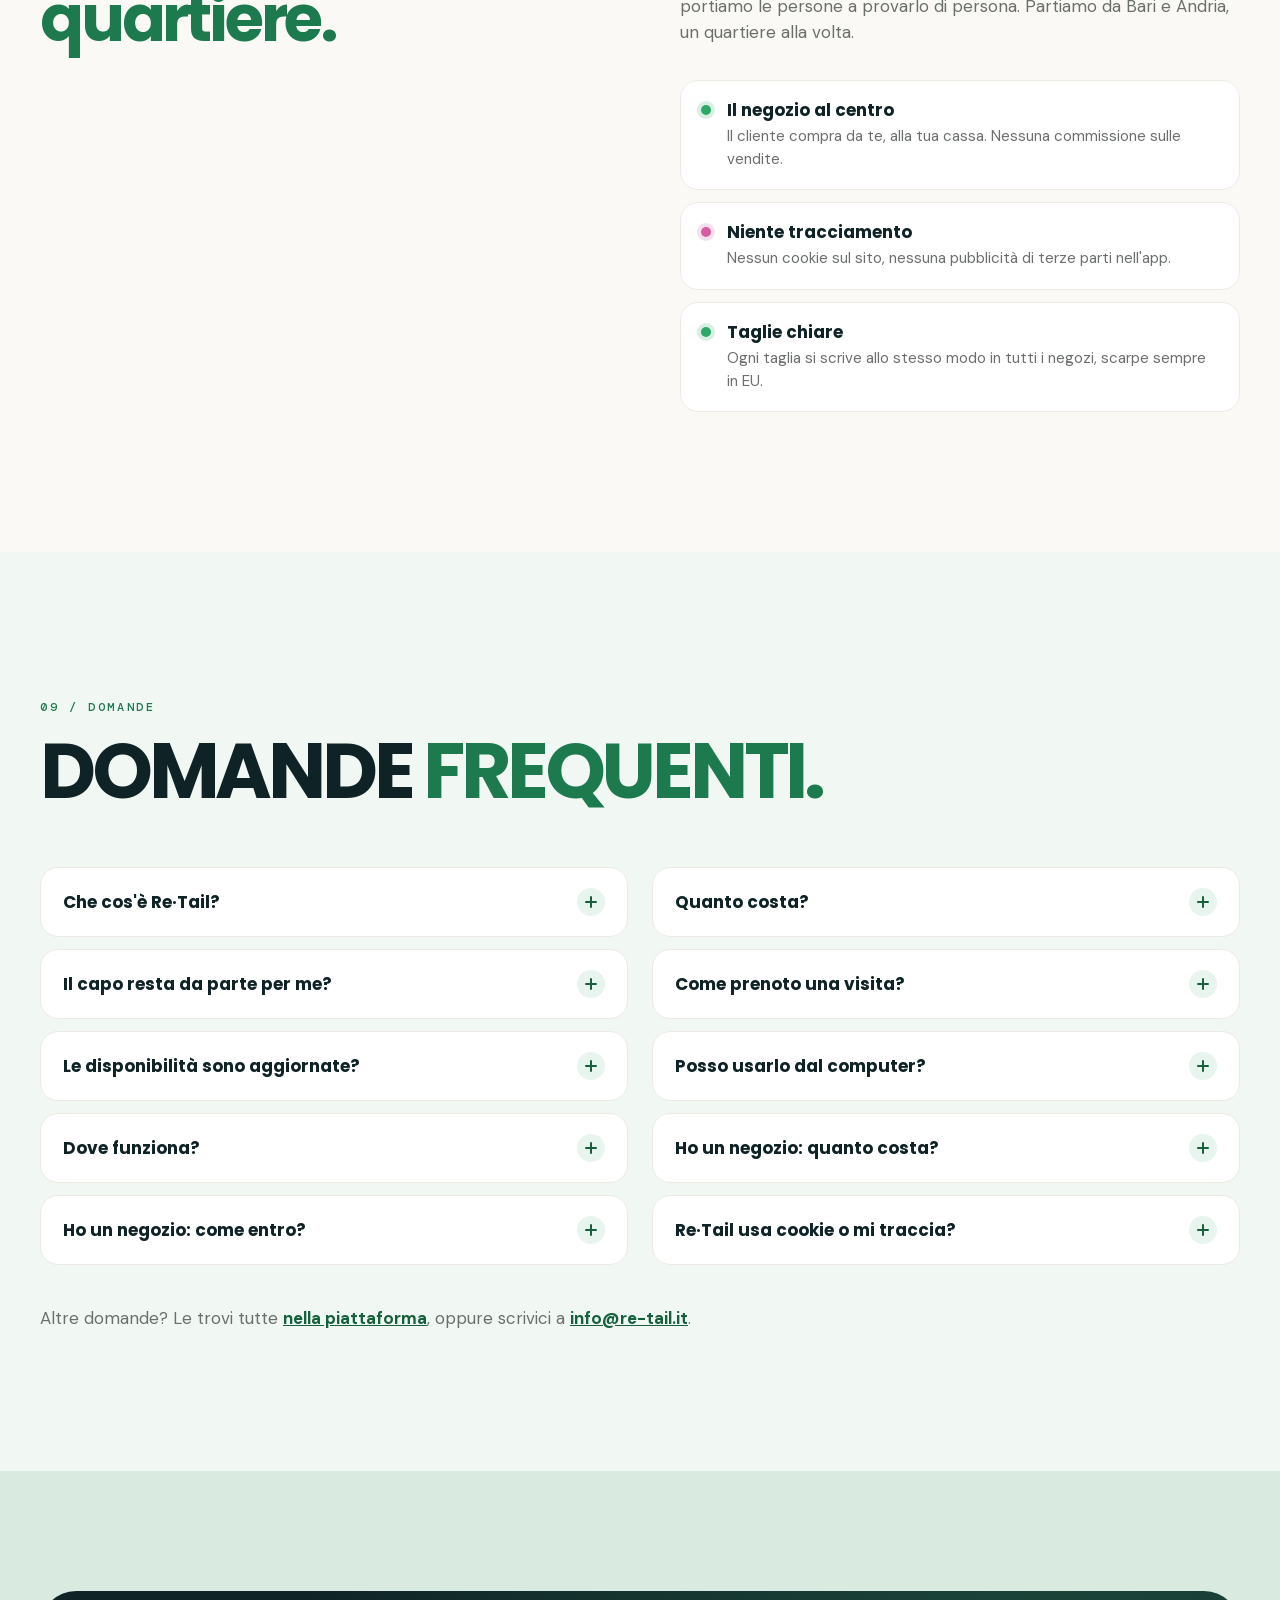
==== commit 895ed0fe: "Banner "Accedi" opens the web app home directly Co-Authored-By: Claude Opus 5.5 <noreply@anthropic.c" ====
--- a/index.html
+++ b/index.html
@@ -49,7 +49,7 @@
       <div class="tb-actions">
         <a class="tb-lang" href="en/" hreflang="en" lang="en" aria-label="English version">EN</a>
         <a class="tb-btn ghost" href="area-negozi.html">Area negozi</a>
-        <a class="tb-btn solid" href="accedi.html">Accedi</a>
+        <a class="tb-btn solid" href="https://app.re-tail.it/">Accedi</a>
       </div>
     </div>
     <button class="tb-menu" type="button" aria-expanded="false" aria-controls="tbLinks" aria-label="Apri il menu"><i></i><i></i></button>
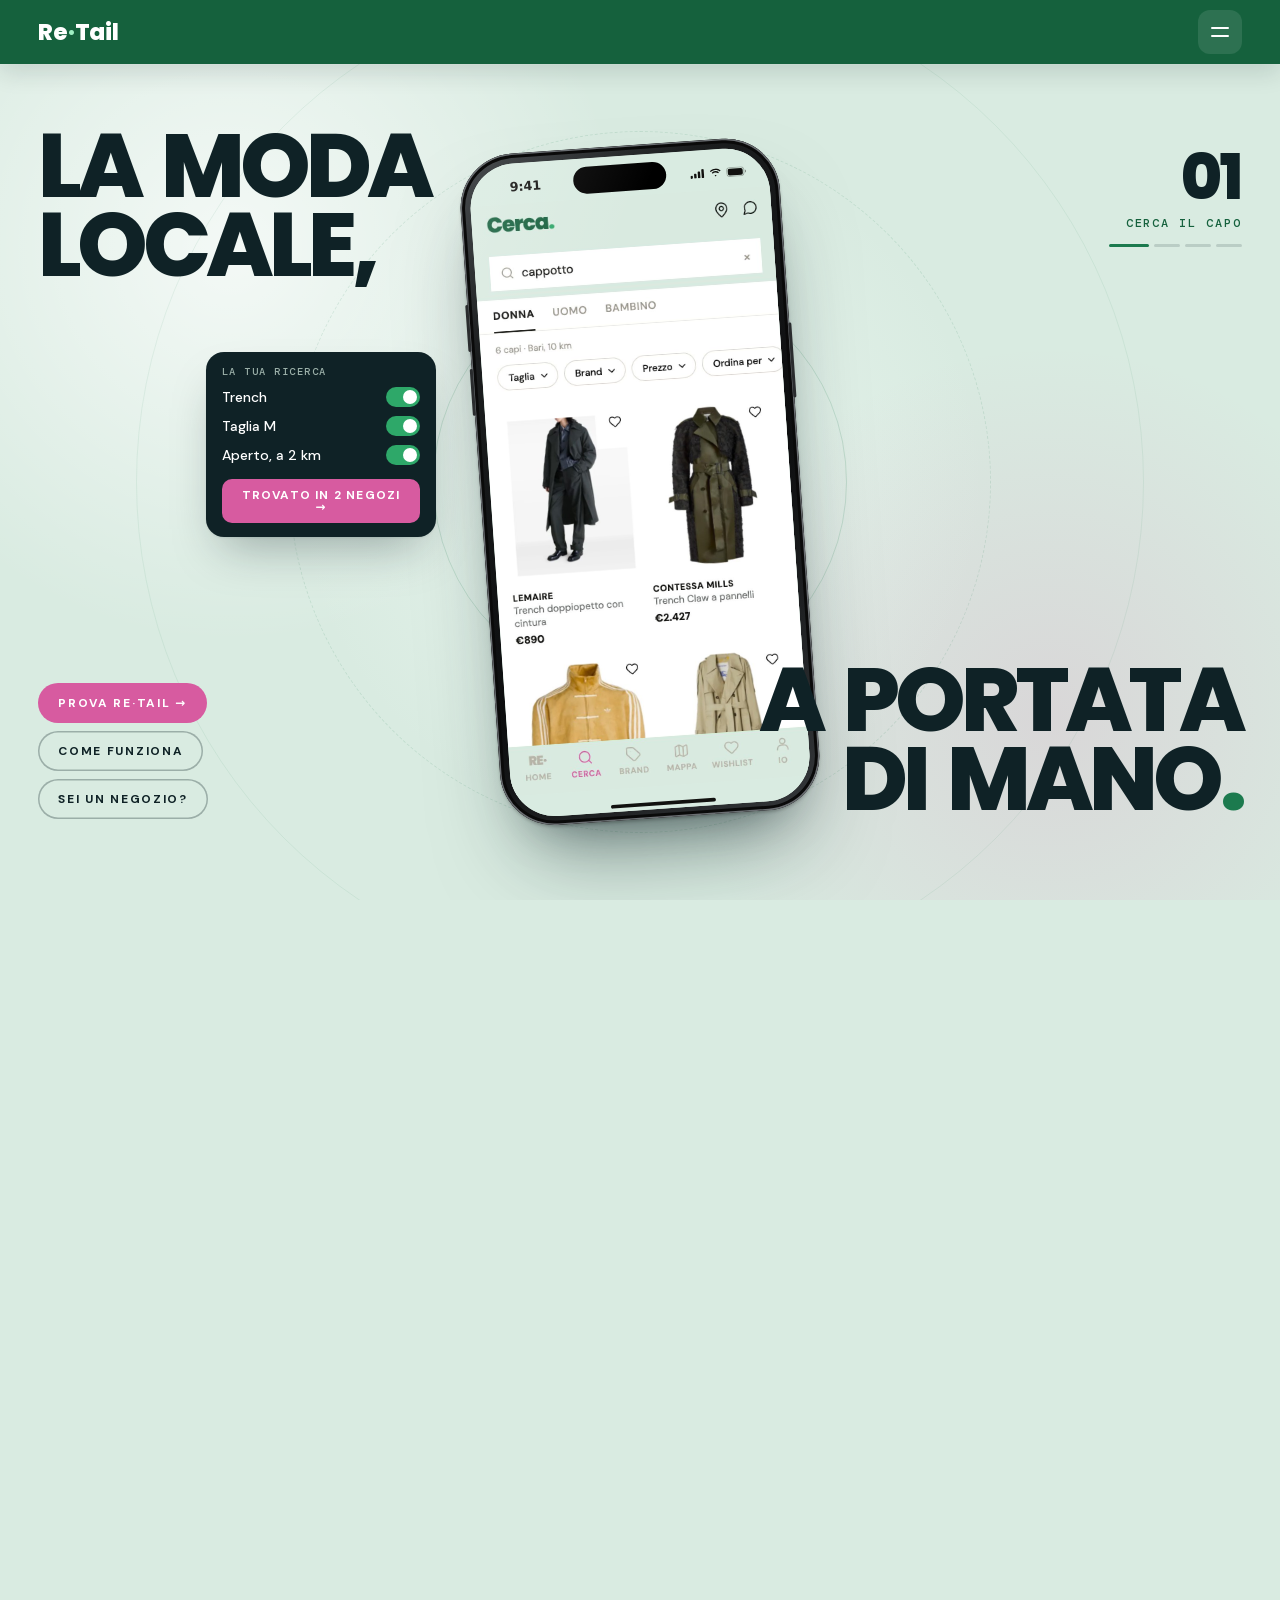
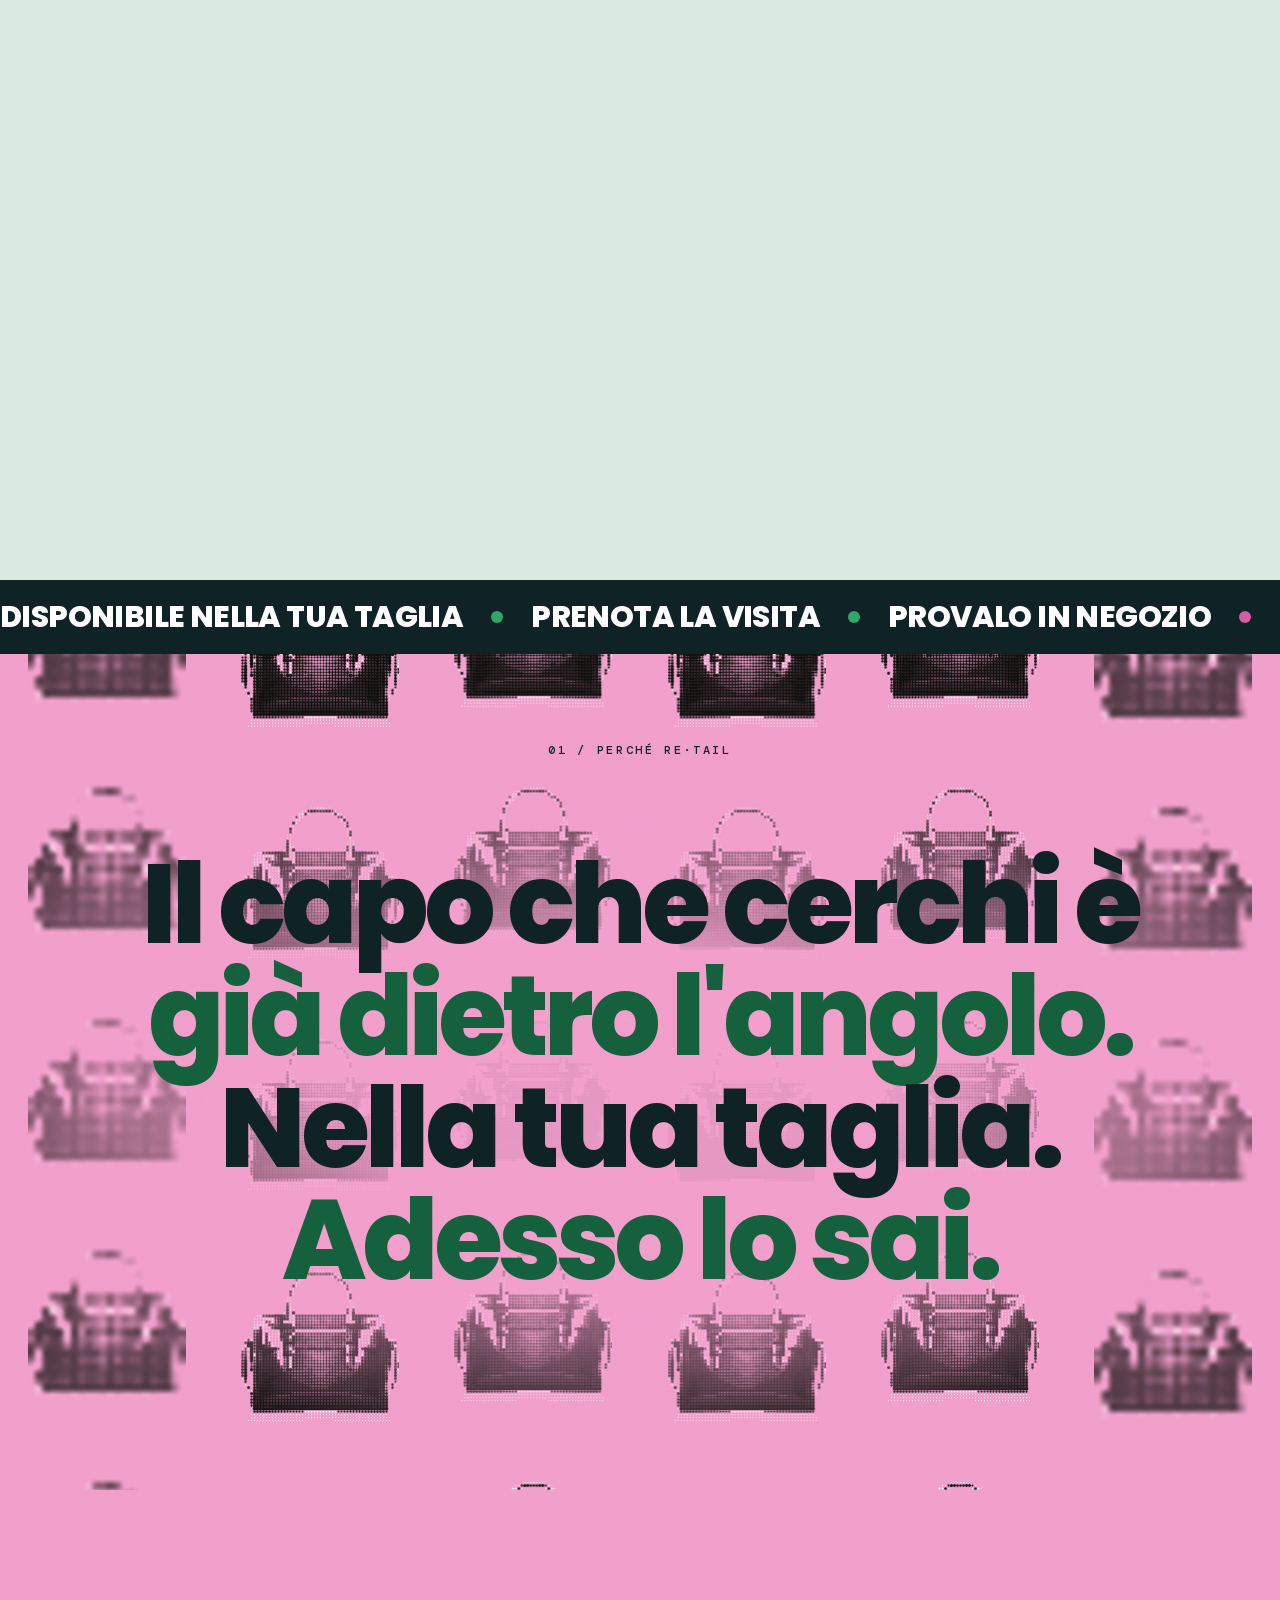
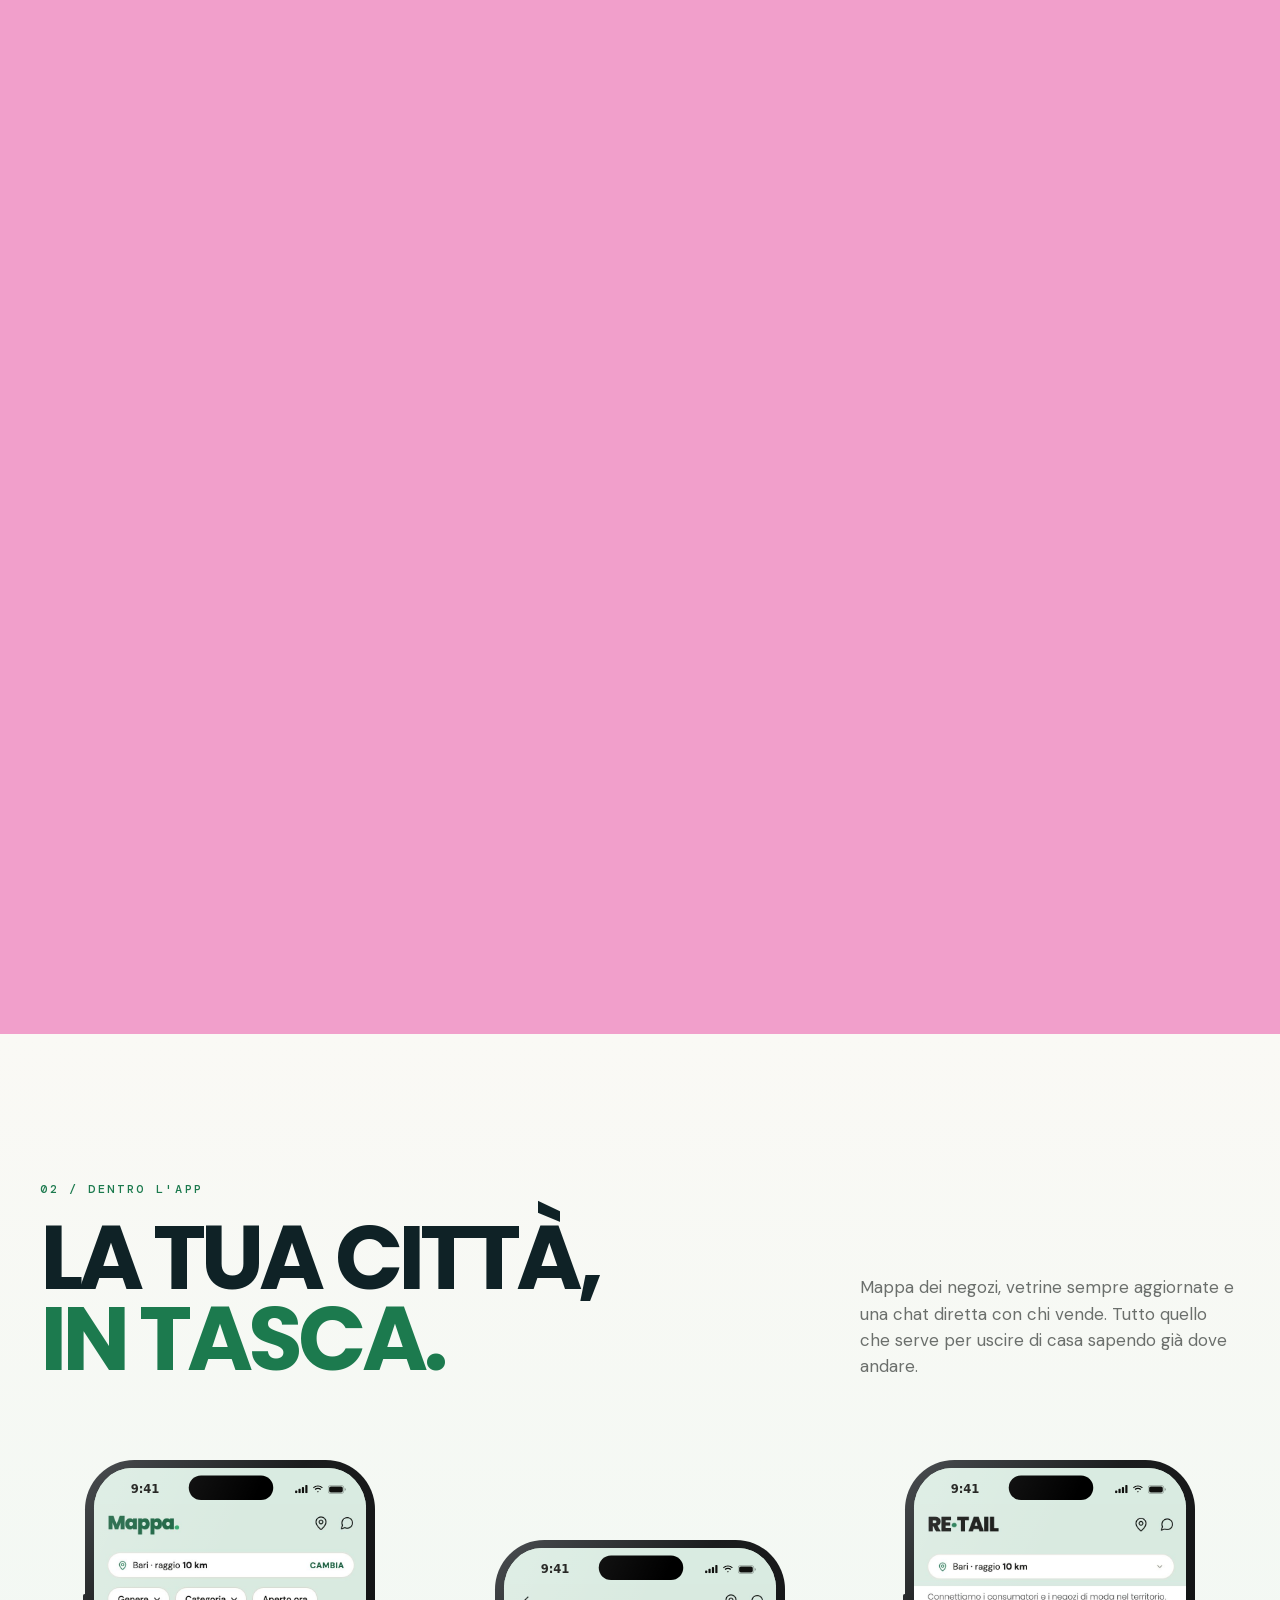
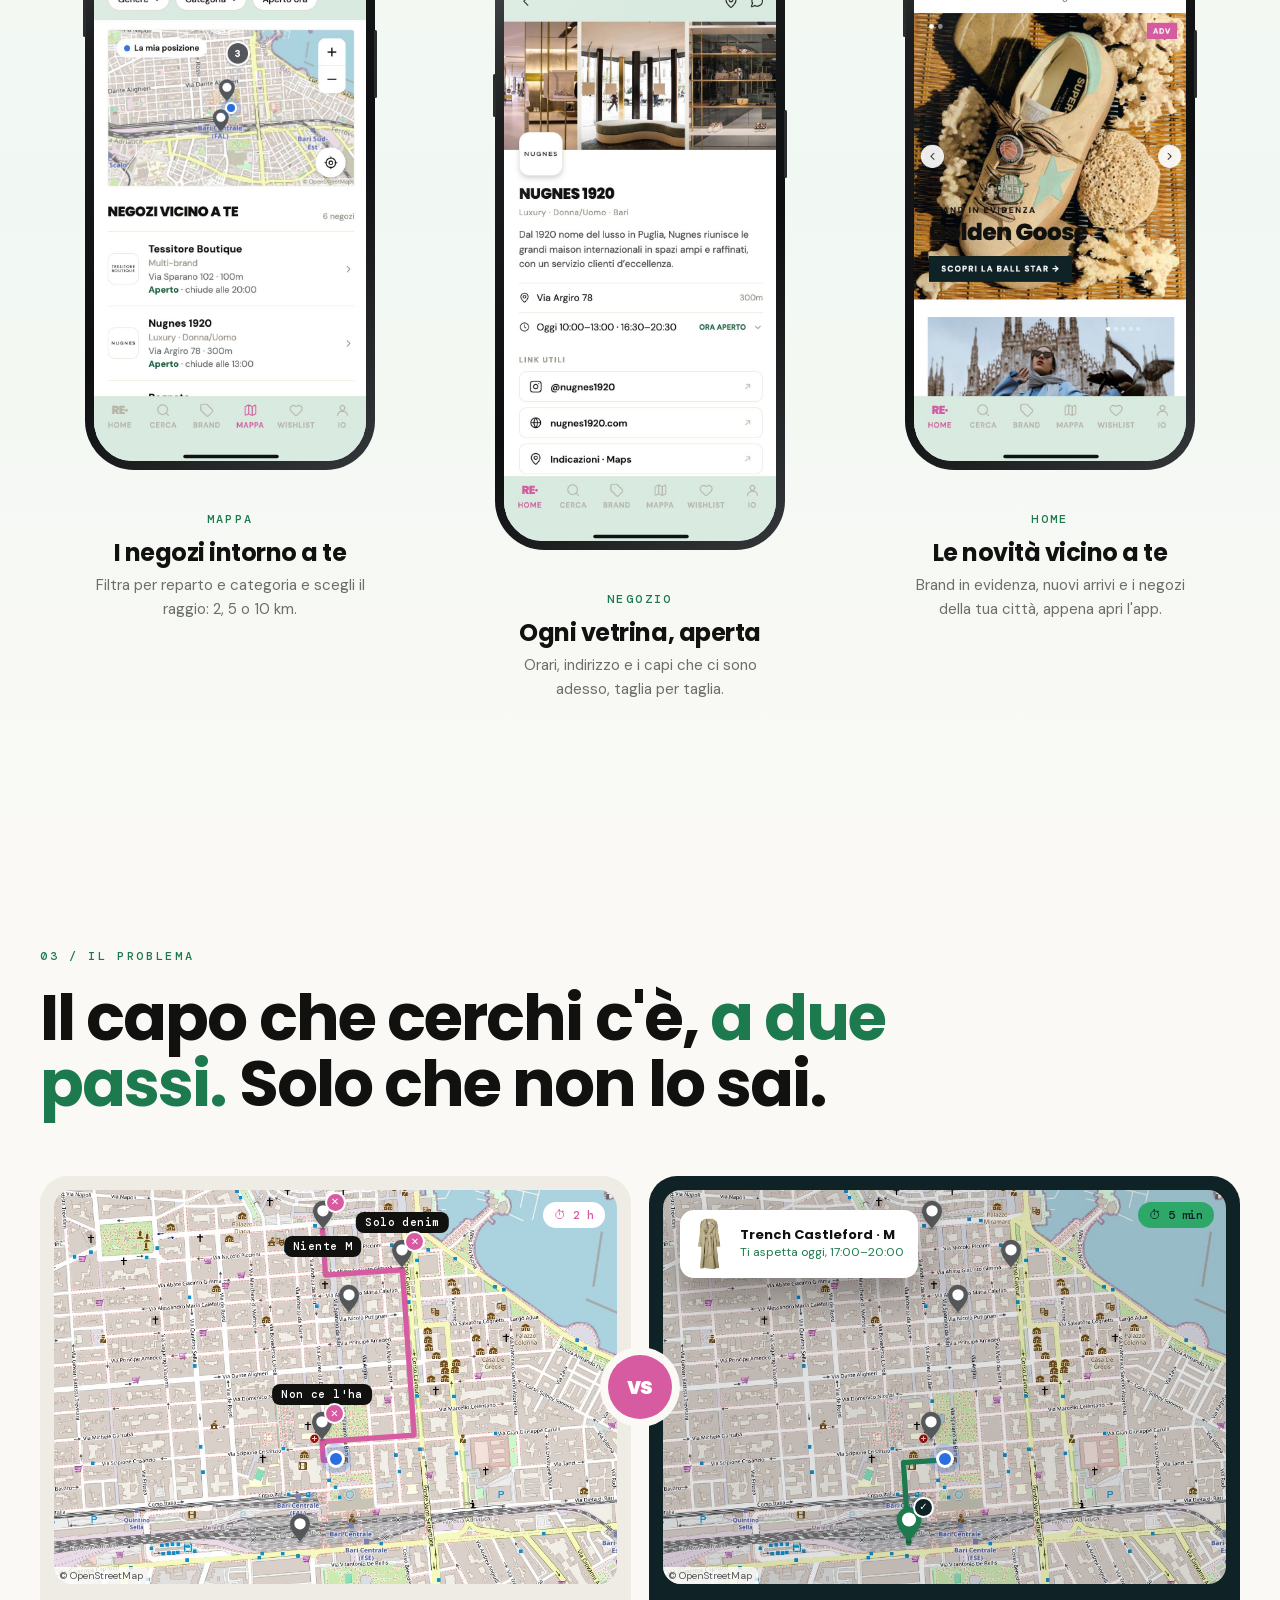
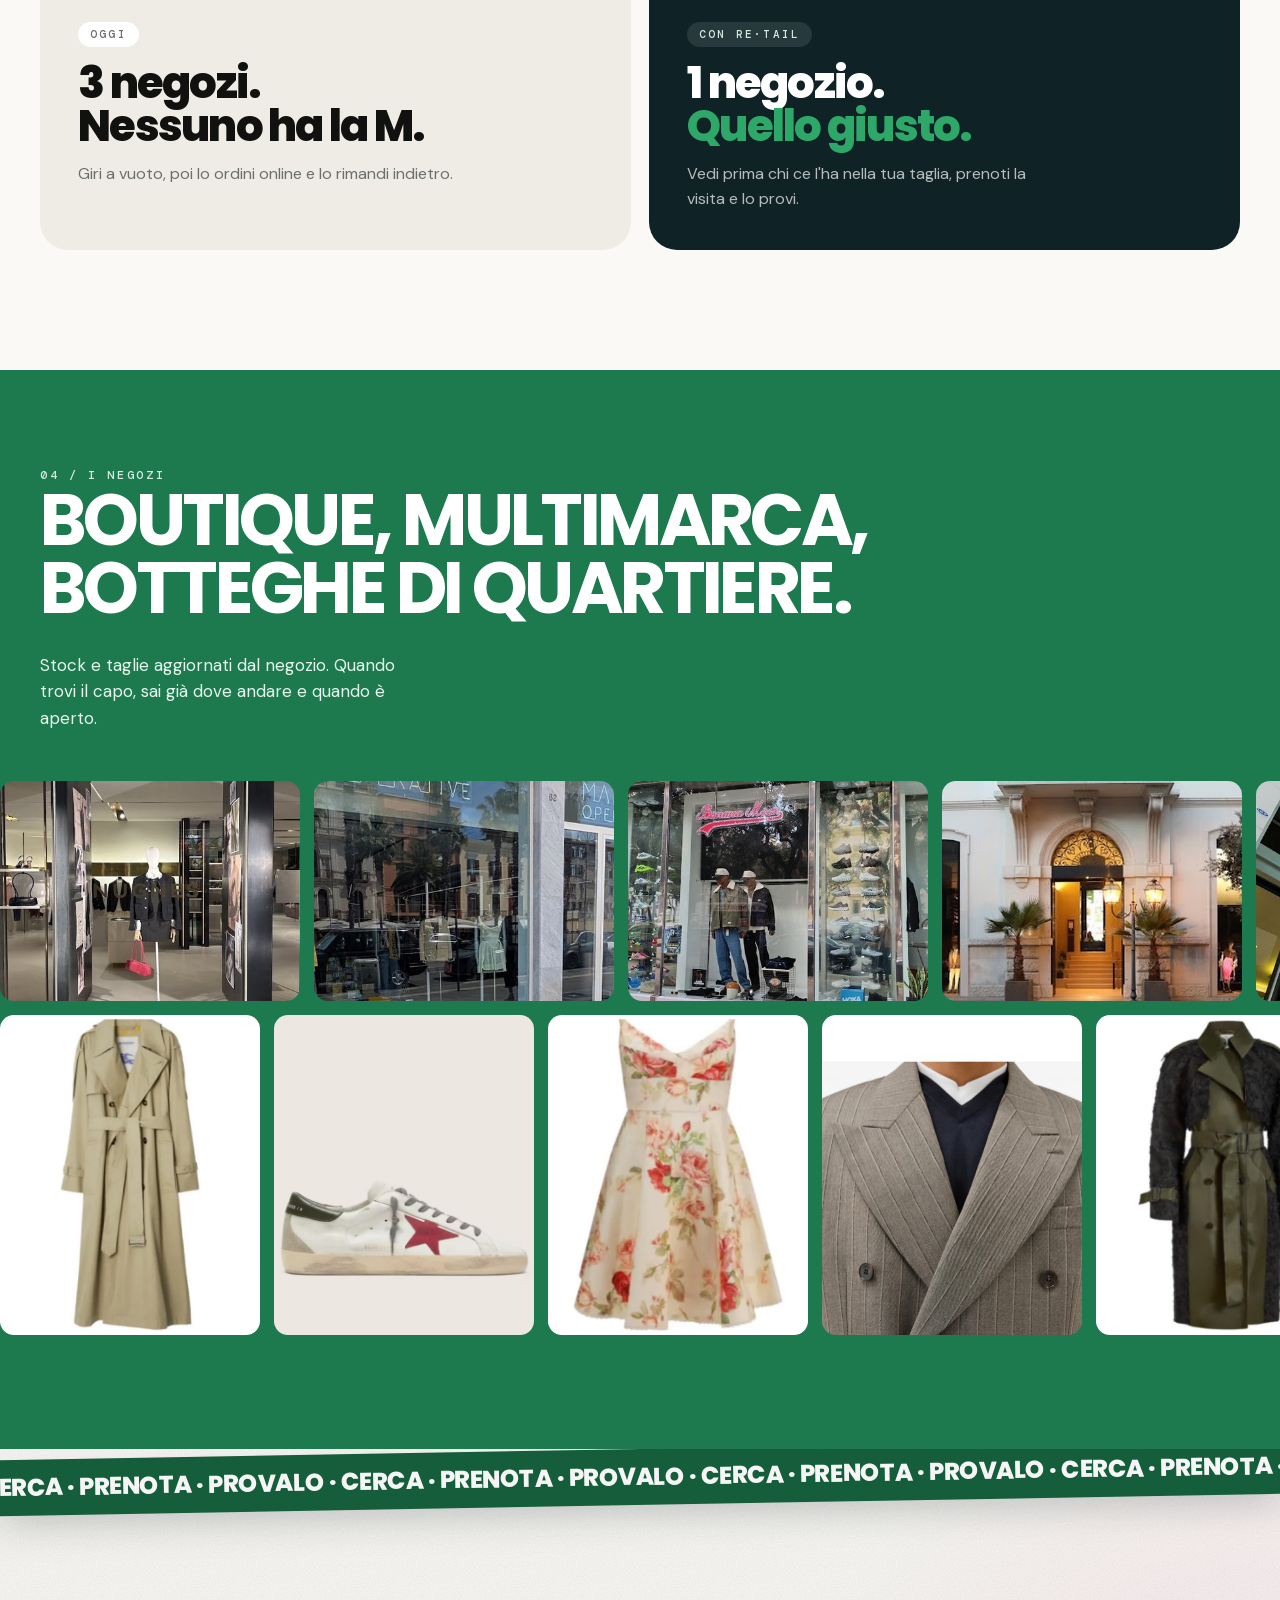
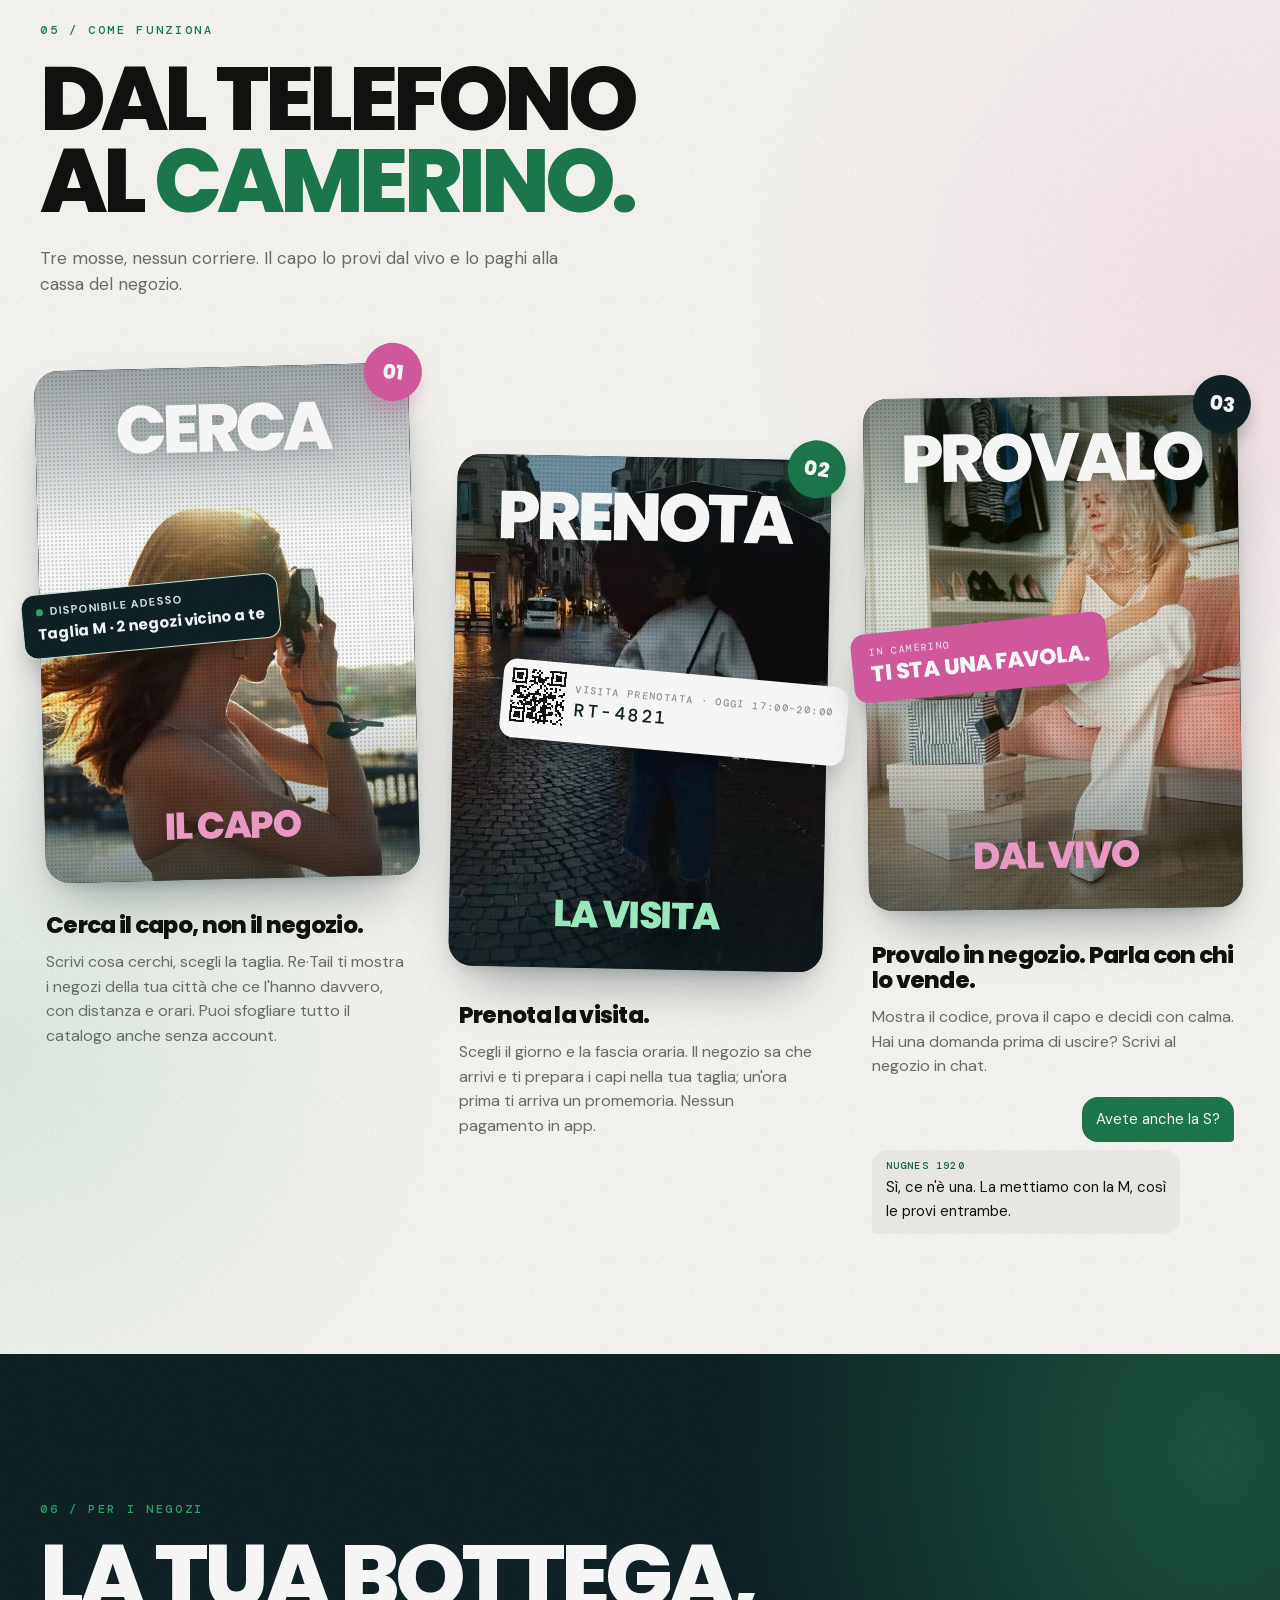
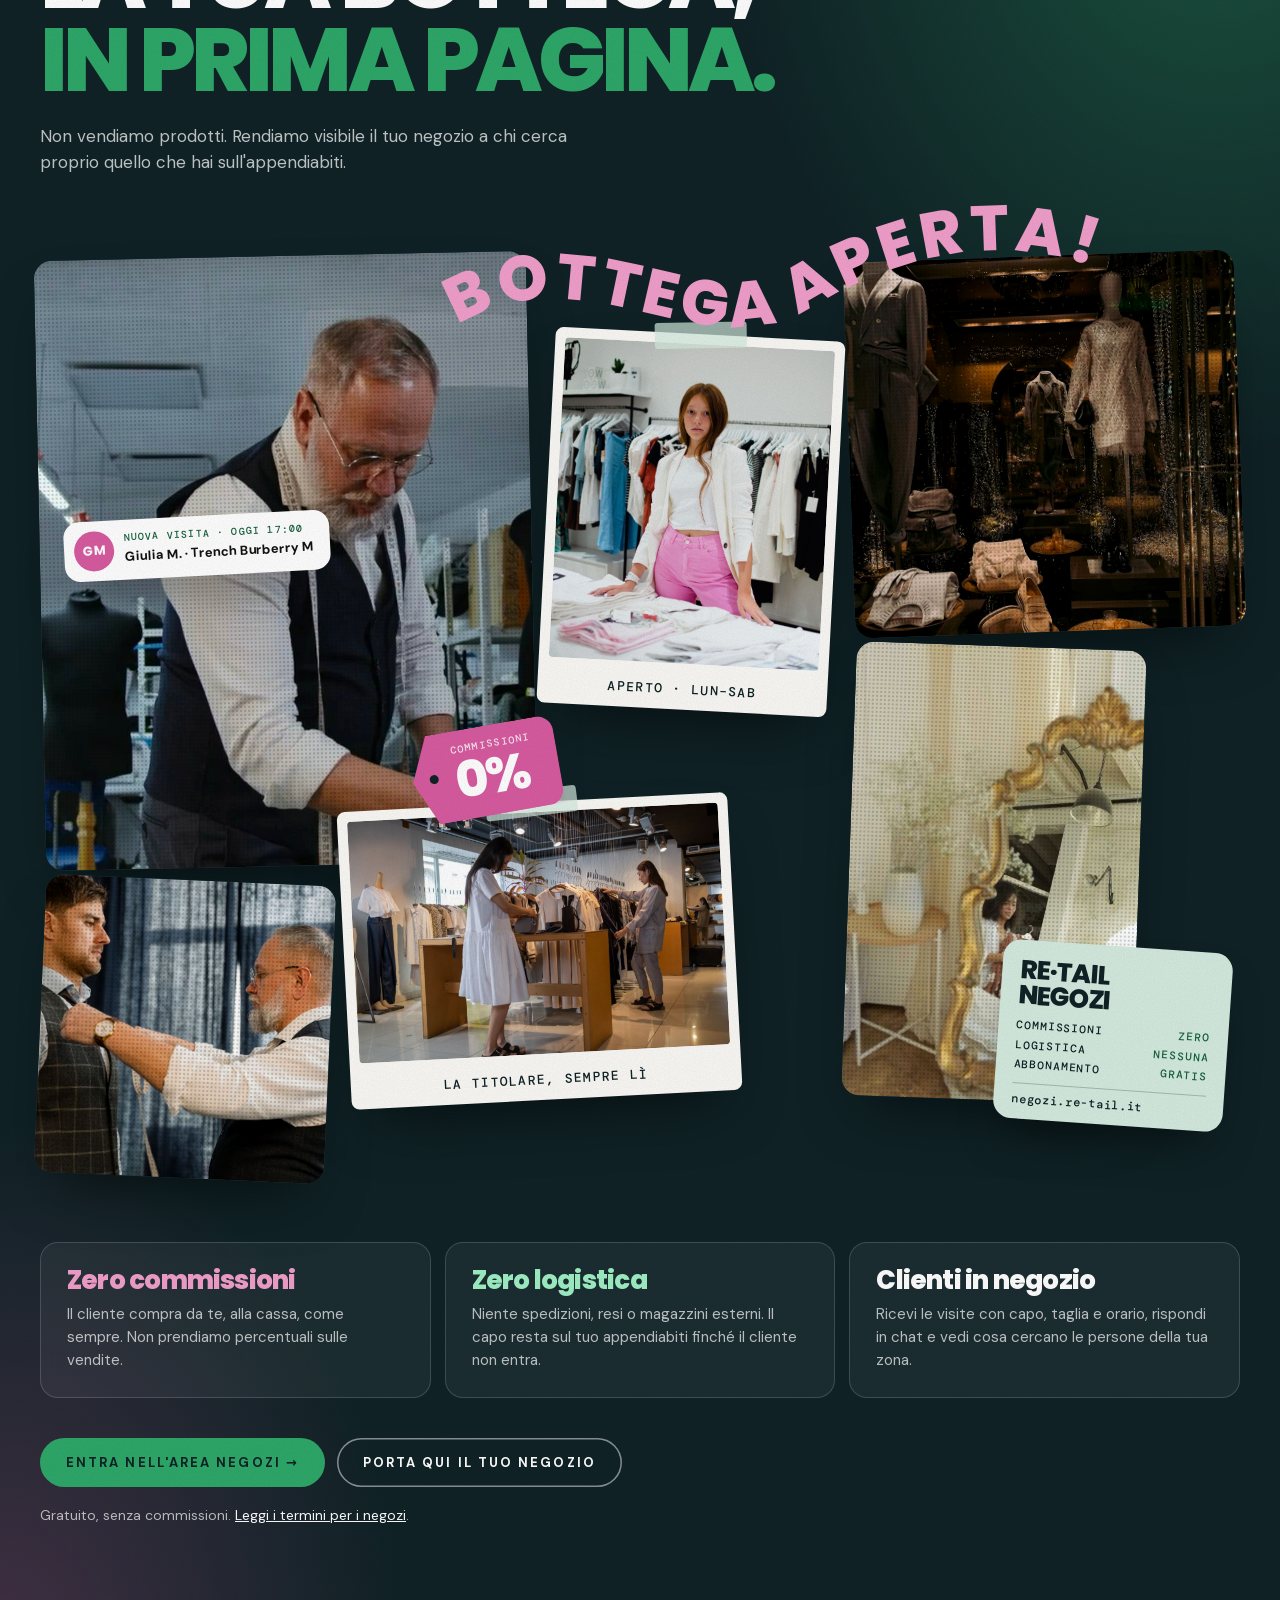
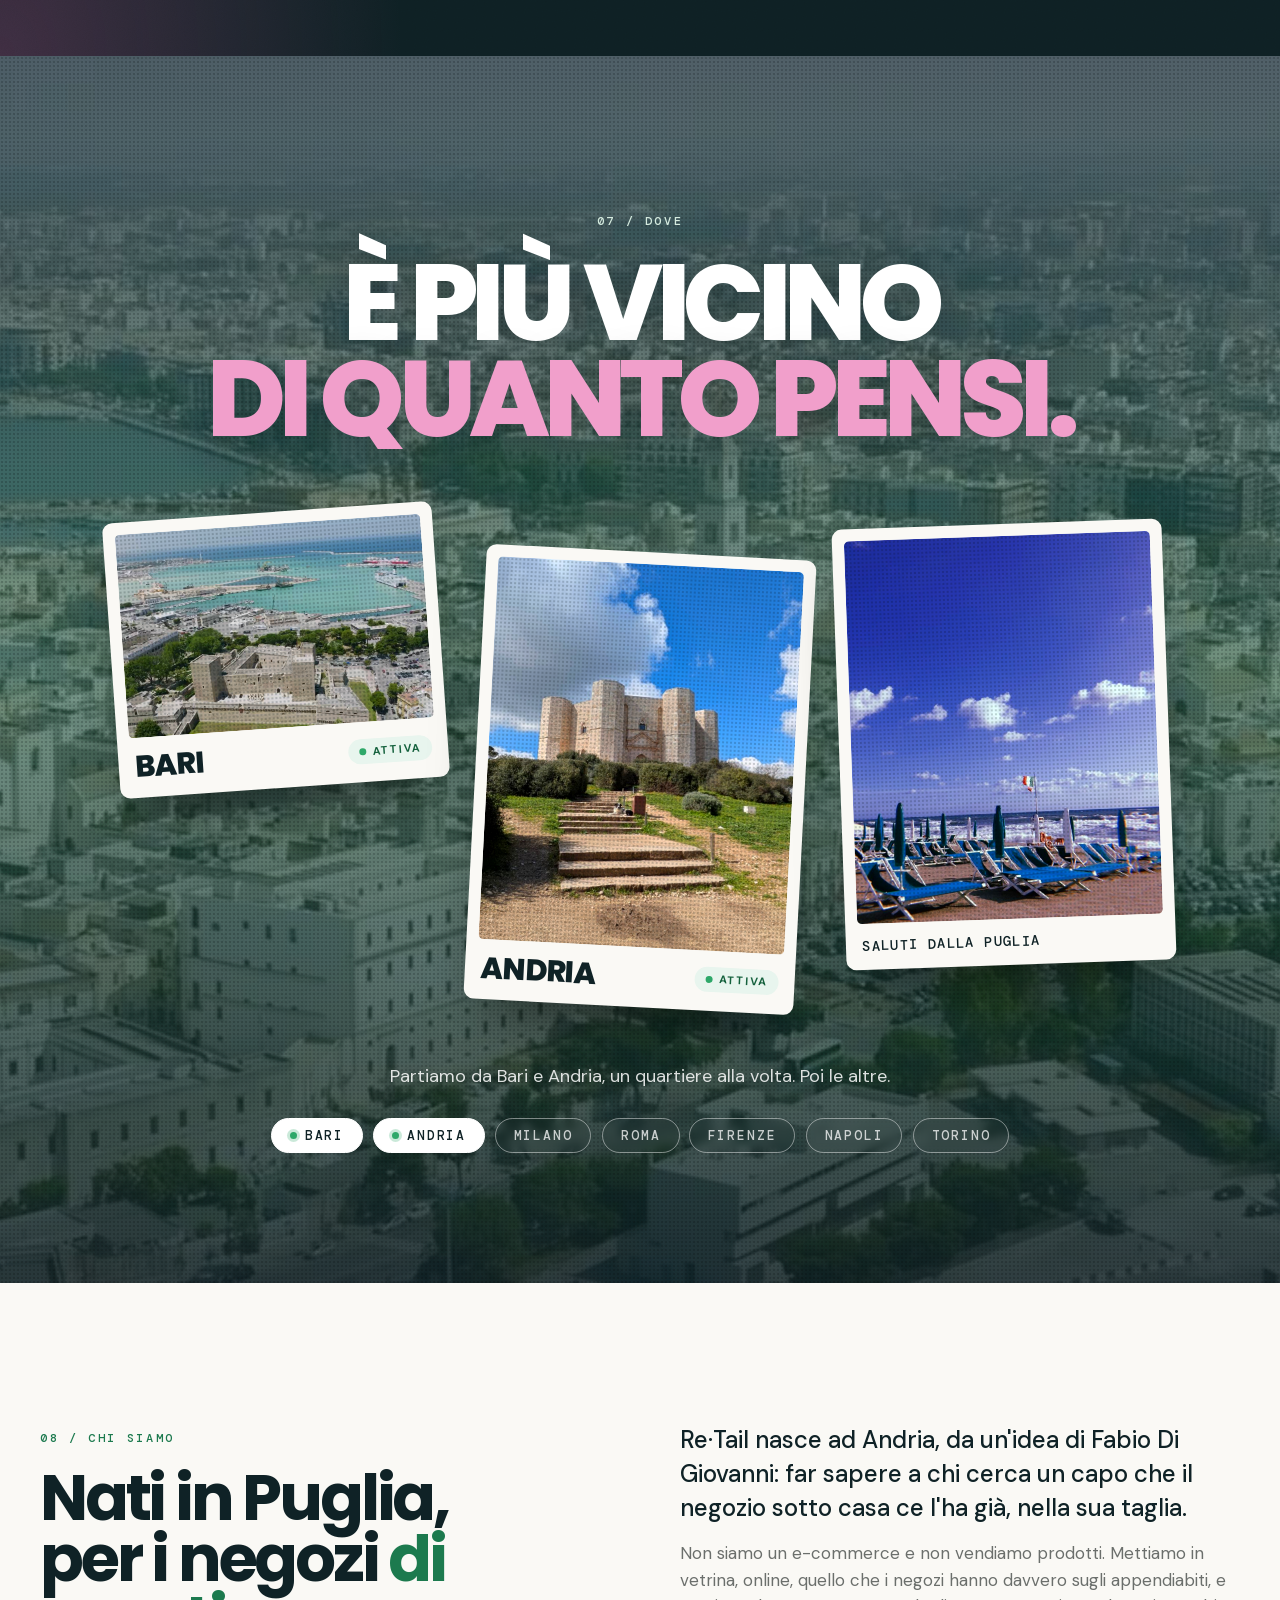
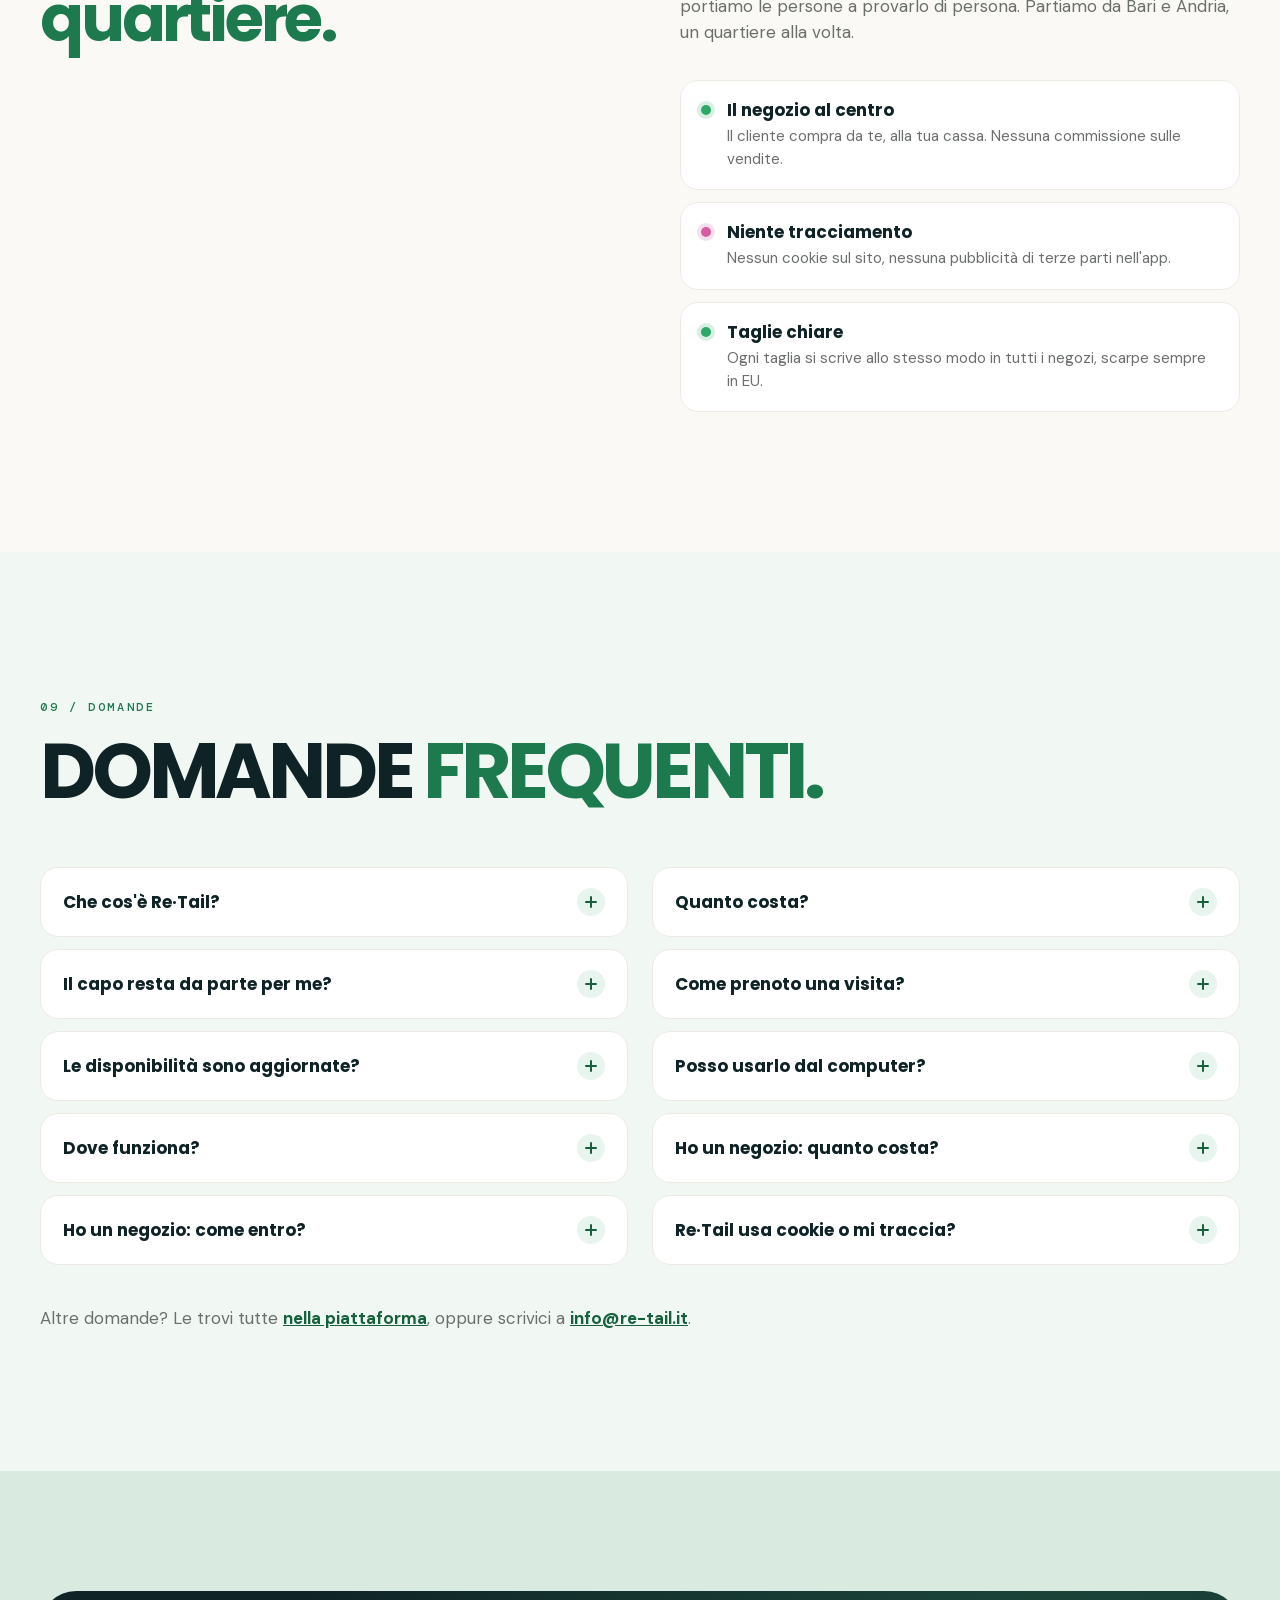
==== commit 89625e47: ""Area negozi" opens negozi.re-tail.it directly; store and sign-in pages out of the sitemap Co-Author" ====
--- a/index.html
+++ b/index.html
@@ -48,7 +48,7 @@
       </div>
       <div class="tb-actions">
         <a class="tb-lang" href="en/" hreflang="en" lang="en" aria-label="English version">EN</a>
-        <a class="tb-btn ghost" href="area-negozi.html">Area negozi</a>
+        <a class="tb-btn ghost" href="https://negozi.re-tail.it/">Area negozi</a>
         <a class="tb-btn solid" href="https://app.re-tail.it/">Accedi</a>
       </div>
     </div>
@@ -71,7 +71,7 @@
 
     <div class="hero-sub">
       <p><strong>Re·Tail</strong> ti dice quale negozio vicino a te ha il capo che cerchi, nella tua taglia, adesso.</p>
-      <div class="hero-cta"><a class="btn pink" href="https://app.re-tail.it/">Prova Re·Tail →</a><a class="btn ghost" href="#come-funziona">Come funziona</a><a class="btn ghost" href="area-negozi.html">Sei un negozio?</a></div>
+      <div class="hero-cta"><a class="btn pink" href="https://app.re-tail.it/">Prova Re·Tail →</a><a class="btn ghost" href="#come-funziona">Come funziona</a><a class="btn ghost" href="https://negozi.re-tail.it/">Sei un negozio?</a></div>
     </div>
     <div class="hero-step" aria-live="polite">
       <div class="n" id="stepN">01</div><div class="t" id="stepT">Cerca il capo</div>
@@ -254,7 +254,7 @@
       <div class="zero"><b>Zero logistica</b><p>Niente spedizioni, resi o magazzini esterni. Il capo resta sul tuo appendiabiti finché il cliente non entra.</p></div>
       <div class="zero"><b>Clienti in negozio</b><p>Ricevi le visite con capo, taglia e orario, rispondi in chat e vedi cosa cercano le persone della tua zona.</p></div>
     </div>
-    <div class="cta-row"><a class="cta" href="area-negozi.html">Entra nell'area negozi →</a><a class="cta ghost" href="mailto:info@re-tail.it?subject=Il%20mio%20negozio%20su%20Re%C2%B7Tail">Porta qui il tuo negozio</a></div>
+    <div class="cta-row"><a class="cta" href="https://negozi.re-tail.it/">Entra nell'area negozi →</a><a class="cta ghost" href="mailto:info@re-tail.it?subject=Il%20mio%20negozio%20su%20Re%C2%B7Tail">Porta qui il tuo negozio</a></div>
     <p class="fs-note">Gratuito, senza commissioni. <a href="termini-negozi.html">Leggi i termini per i negozi</a>.</p>
   </div>
 </section>
@@ -308,7 +308,7 @@
       <details class="qa"><summary>Posso usarlo dal computer?<i aria-hidden="true"></i></summary><p>Sì: Re·Tail funziona nel browser, sul computer e sul telefono, all'indirizzo <a href="https://app.re-tail.it/">app.re-tail.it</a>. Le app per iPhone e Android arrivano presto.</p></details>
       <details class="qa"><summary>Dove funziona?<i aria-hidden="true"></i></summary><p>Partiamo da Bari e Andria, un quartiere alla volta. Puoi cercare da qualsiasi comune italiano, con la tua posizione o per nome, e vedi i negozi Re·Tail entro il raggio che scegli.</p></details>
       <details class="qa"><summary>Ho un negozio: quanto costa?<i aria-hidden="true"></i></summary><p>Oggi Re·Tail è gratuito per i negozi e non prende nessuna commissione sulle vendite. Il cliente compra da te, alla cassa, come sempre. Tutto è scritto nei <a href="termini-negozi.html">termini per i negozi</a>.</p></details>
-      <details class="qa"><summary>Ho un negozio: come entro?<i aria-hidden="true"></i></summary><p>Scrivici a <a href="mailto:info@re-tail.it">info@re-tail.it</a>. Attiviamo noi il primo accesso del titolare, poi il titolare invita il suo team dall'<a href="area-negozi.html">area negozi</a>.</p></details>
+      <details class="qa"><summary>Ho un negozio: come entro?<i aria-hidden="true"></i></summary><p>Scrivici a <a href="mailto:info@re-tail.it">info@re-tail.it</a>. Attiviamo noi il primo accesso del titolare, poi il titolare invita il suo team dall'<a href="https://negozi.re-tail.it/">area negozi</a>.</p></details>
       <details class="qa"><summary>Re·Tail usa cookie o mi traccia?<i aria-hidden="true"></i></summary><p>No. Il sito non usa cookie né statistiche, e l'app non ha pubblicità né strumenti di tracciamento di terze parti. Non vendiamo i tuoi dati: i dettagli sono nell'<a href="privacy.html">informativa privacy</a>.</p></details>
     </div>
     <p class="faq-more">Altre domande? Le trovi tutte <a href="https://app.re-tail.it/faq">nella piattaforma</a>, oppure scrivici a <a href="mailto:info@re-tail.it">info@re-tail.it</a>.</p>
@@ -339,7 +339,7 @@
   <div class="wrap">
     <div class="foot">
       <div><span class="logo">Re<span class="dot">·</span>Tail</span><p class="tag">La moda locale, a portata di mano. Trova il capo nella tua taglia nei negozi vicino a te.</p></div>
-      <div><h4>Re·Tail</h4><ul><li><a href="https://app.re-tail.it/">Apri la piattaforma</a></li><li><a href="area-negozi.html">Area negozi</a></li><li><a href="#come-funziona">Come funziona</a></li><li><a href="#chi-siamo">Chi siamo</a></li><li><a href="#domande">Domande frequenti</a></li><li><a href="mailto:info@re-tail.it">info@re-tail.it</a></li></ul></div>
+      <div><h4>Re·Tail</h4><ul><li><a href="https://app.re-tail.it/">Apri la piattaforma</a></li><li><a href="https://negozi.re-tail.it/">Area negozi</a></li><li><a href="#come-funziona">Come funziona</a></li><li><a href="#chi-siamo">Chi siamo</a></li><li><a href="#domande">Domande frequenti</a></li><li><a href="mailto:info@re-tail.it">info@re-tail.it</a></li></ul></div>
       <div><h4>Legale</h4><ul><li><a href="privacy.html">Informativa privacy</a></li><li><a href="termini.html">Termini di servizio</a></li><li><a href="termini-negozi.html">Termini per i negozi</a></li></ul></div>
     </div>
     <div class="legal"><span>© 2026 Re·Tail · Marchi, loghi e foto dei capi appartengono ai rispettivi titolari.</span><span>Foto: <a href="https://unsplash.com/license">Unsplash</a> · Video: <a href="https://www.pexels.com/license/">Pexels</a></span></div>
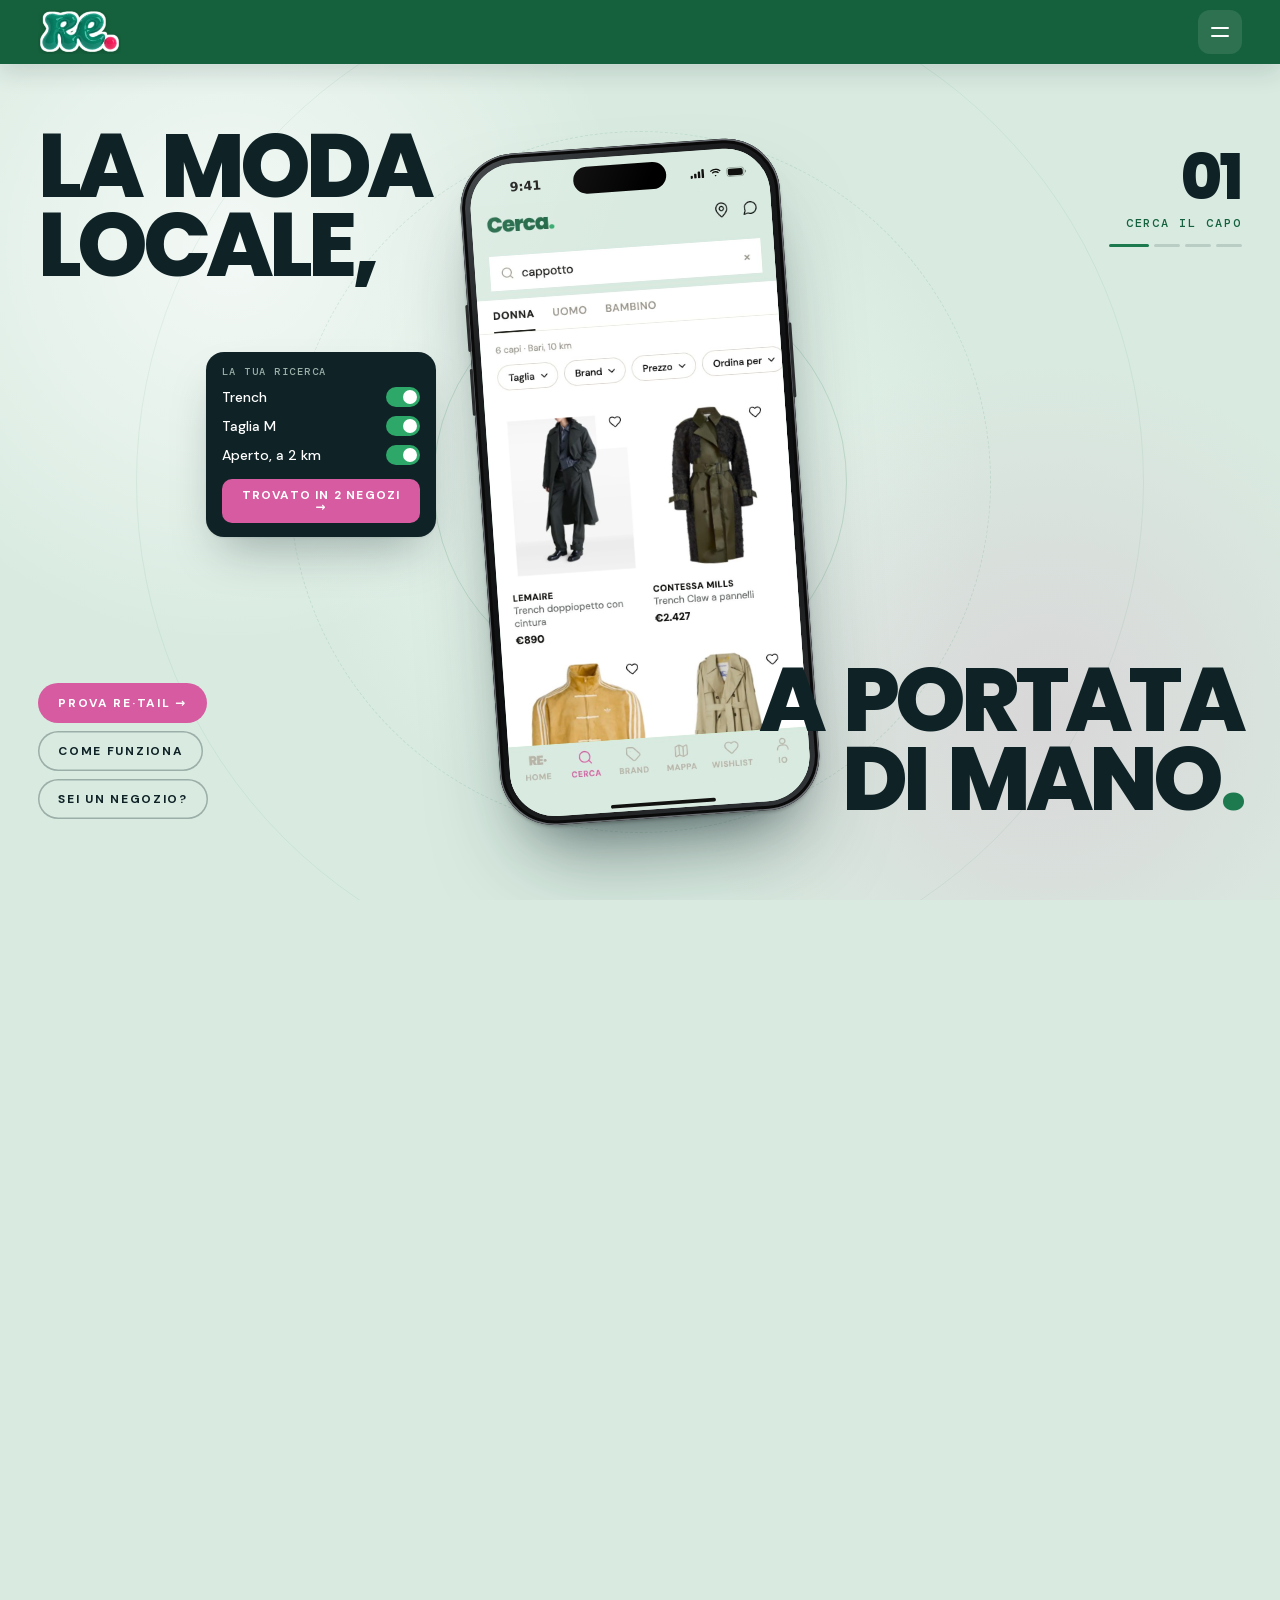
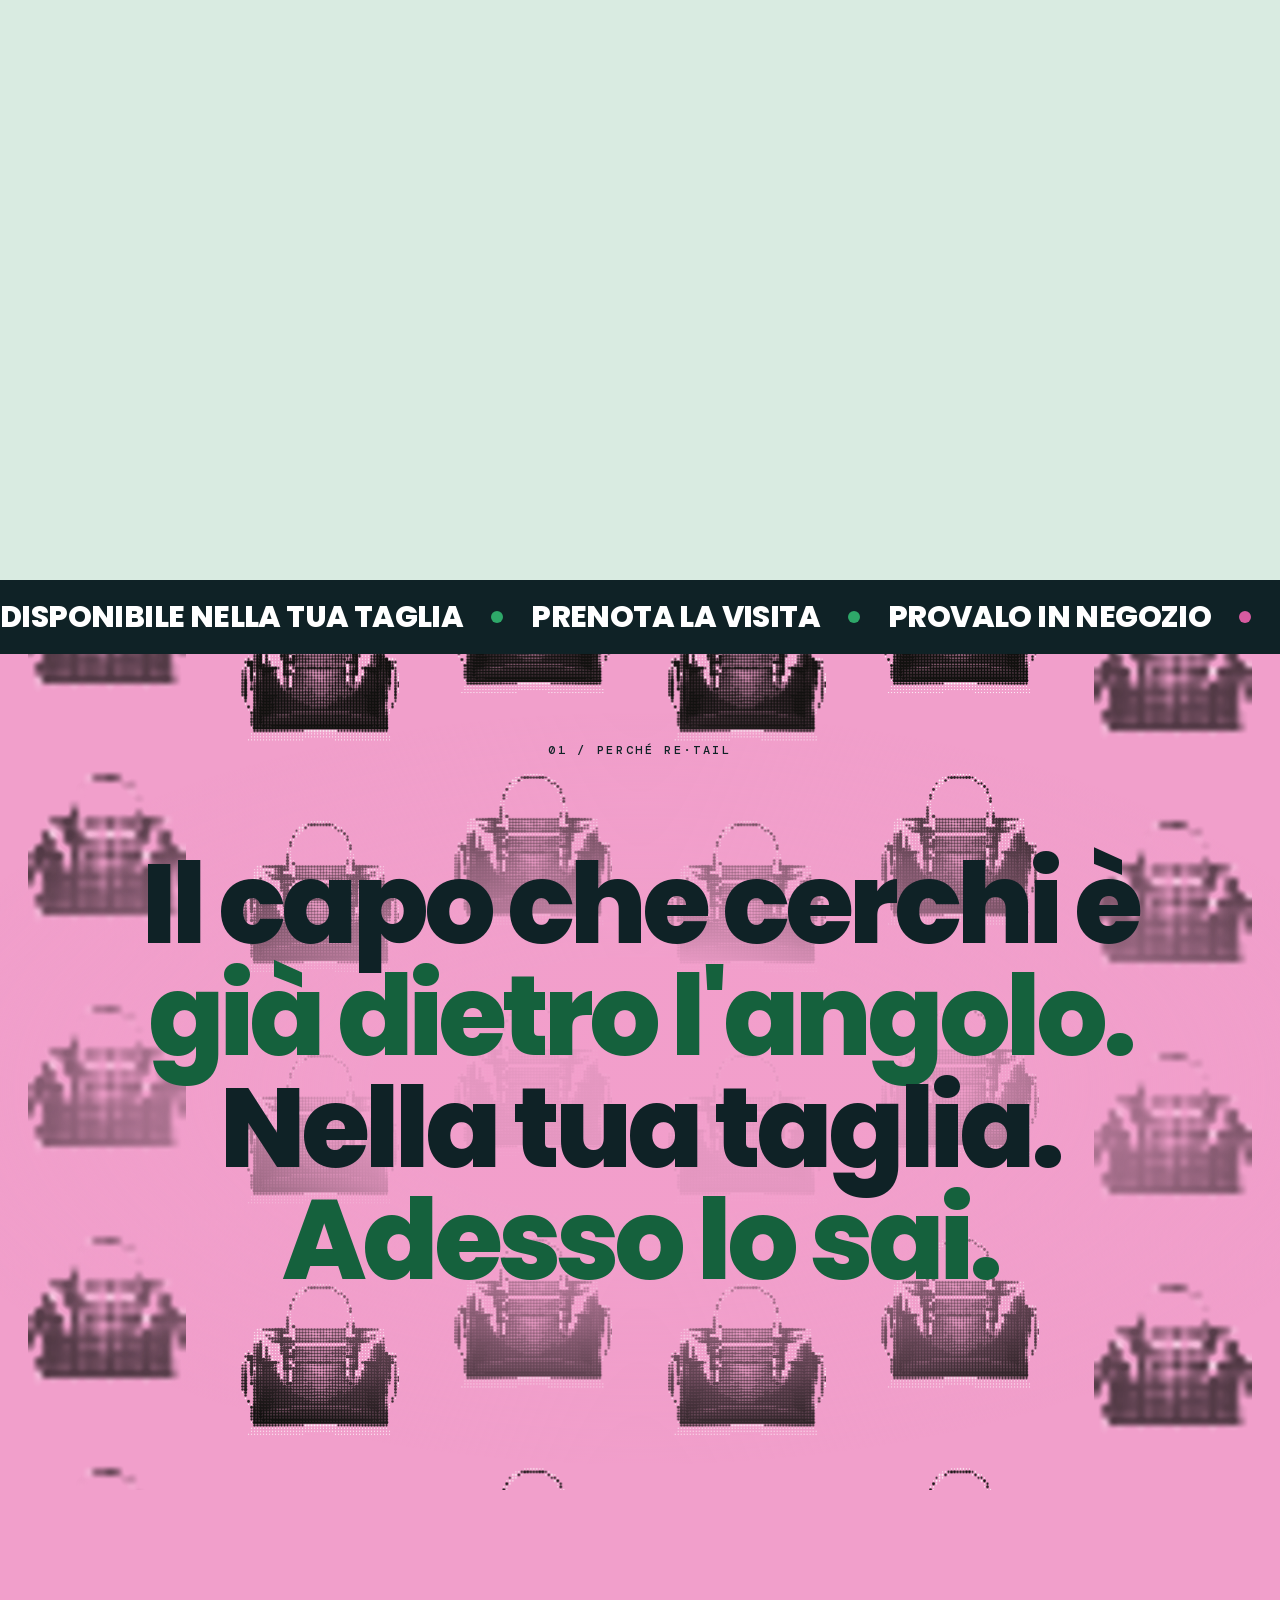
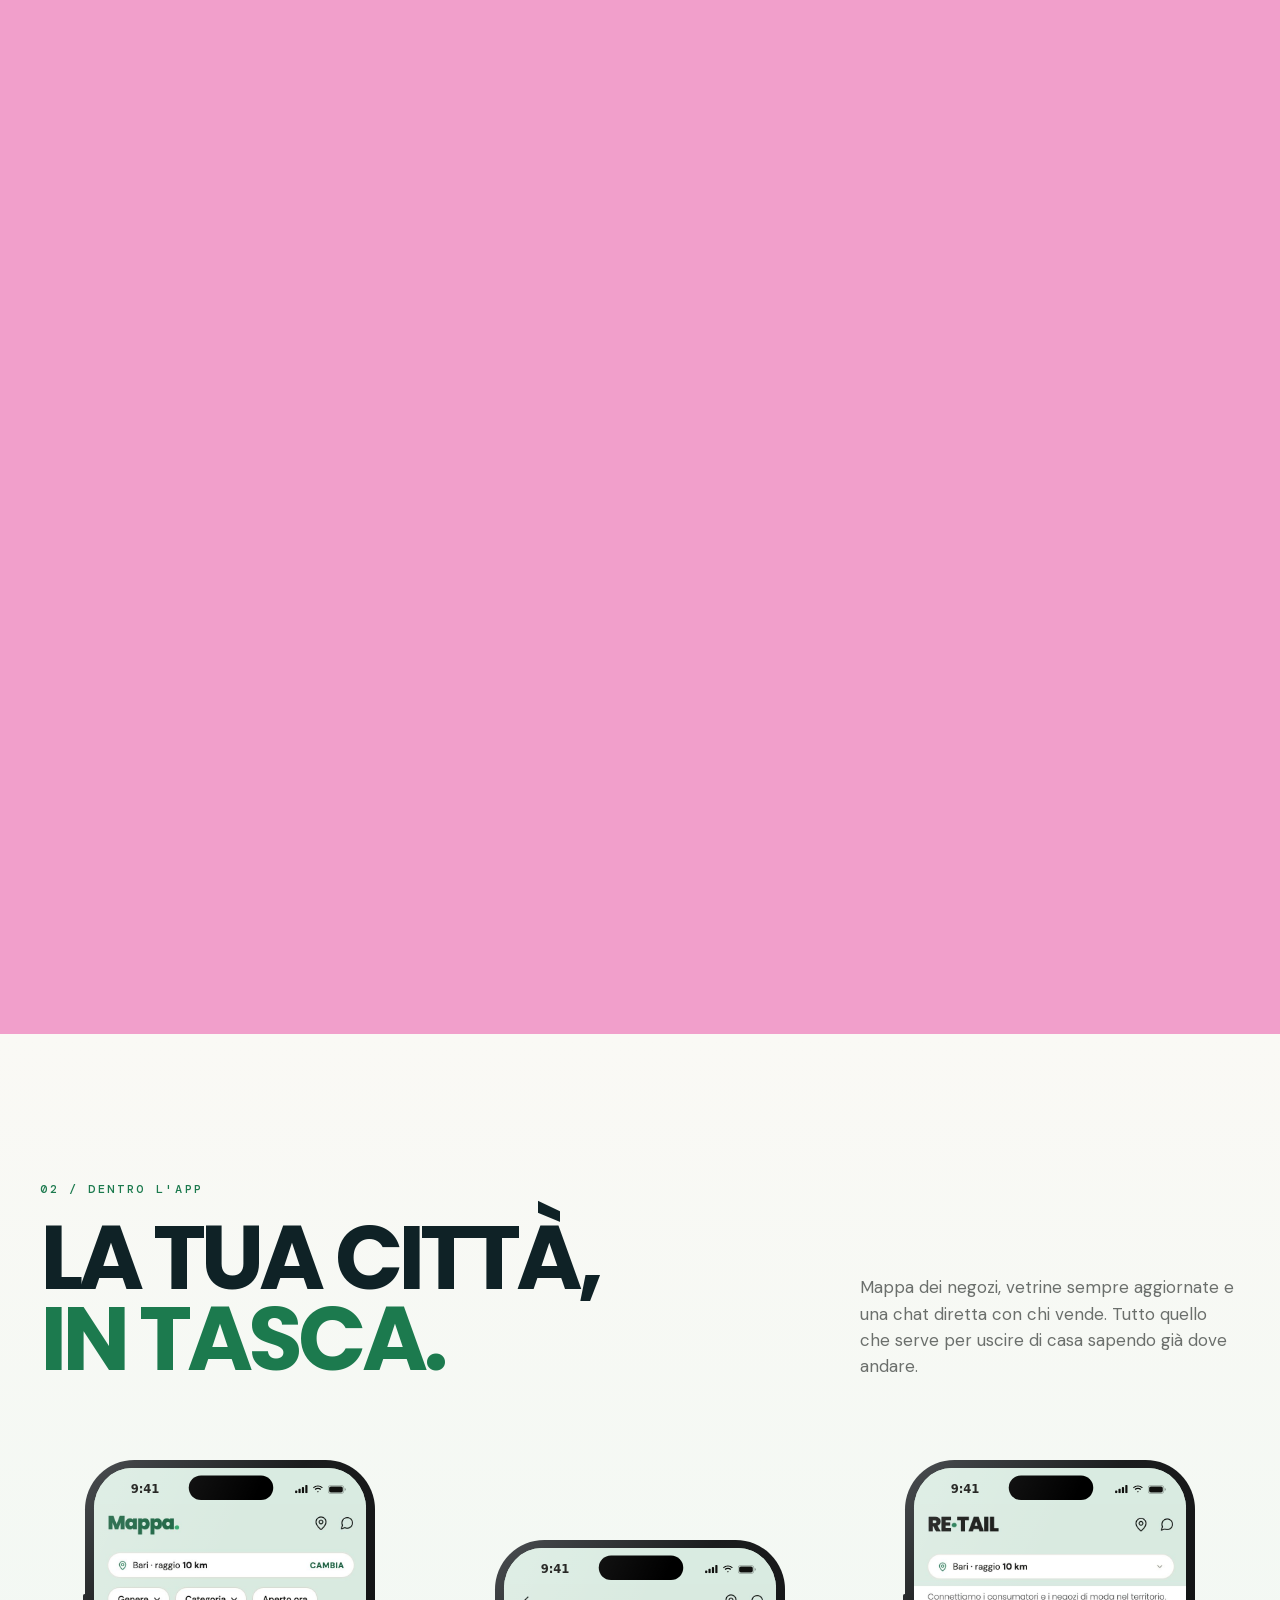
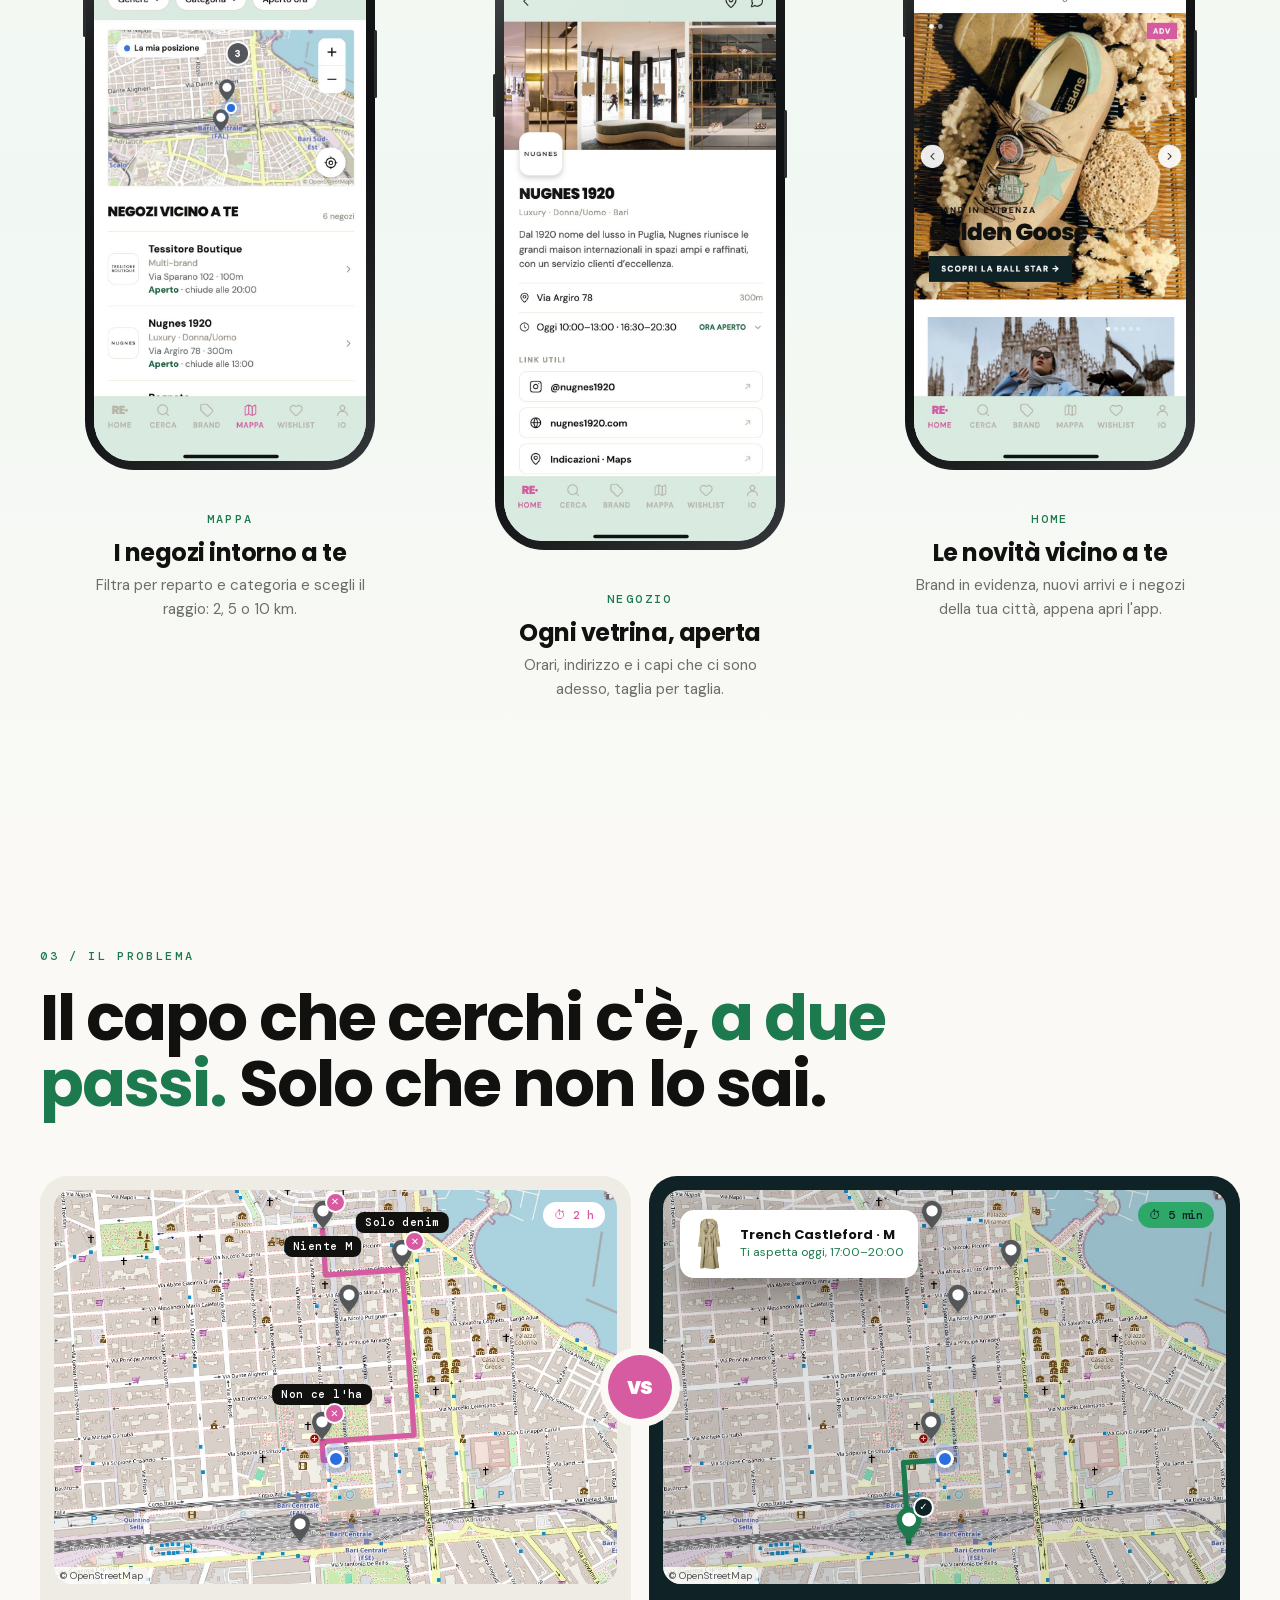
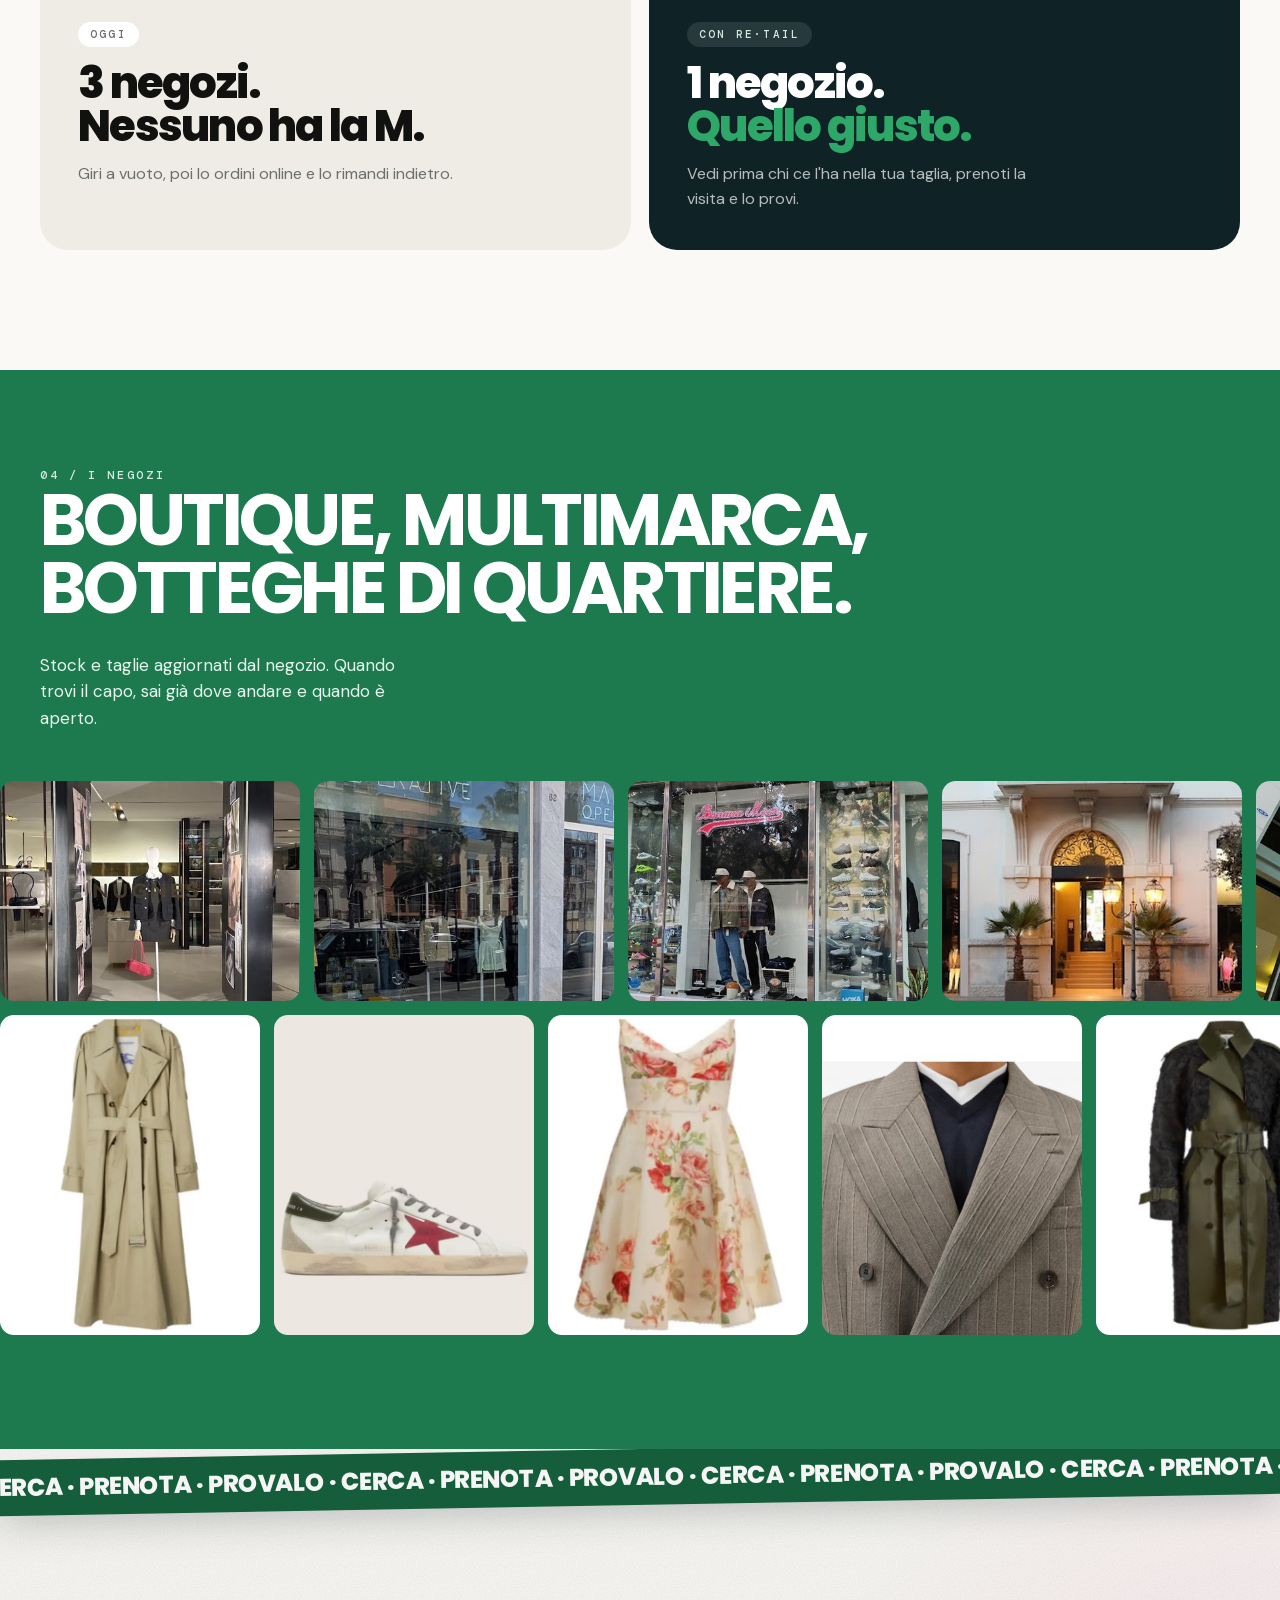
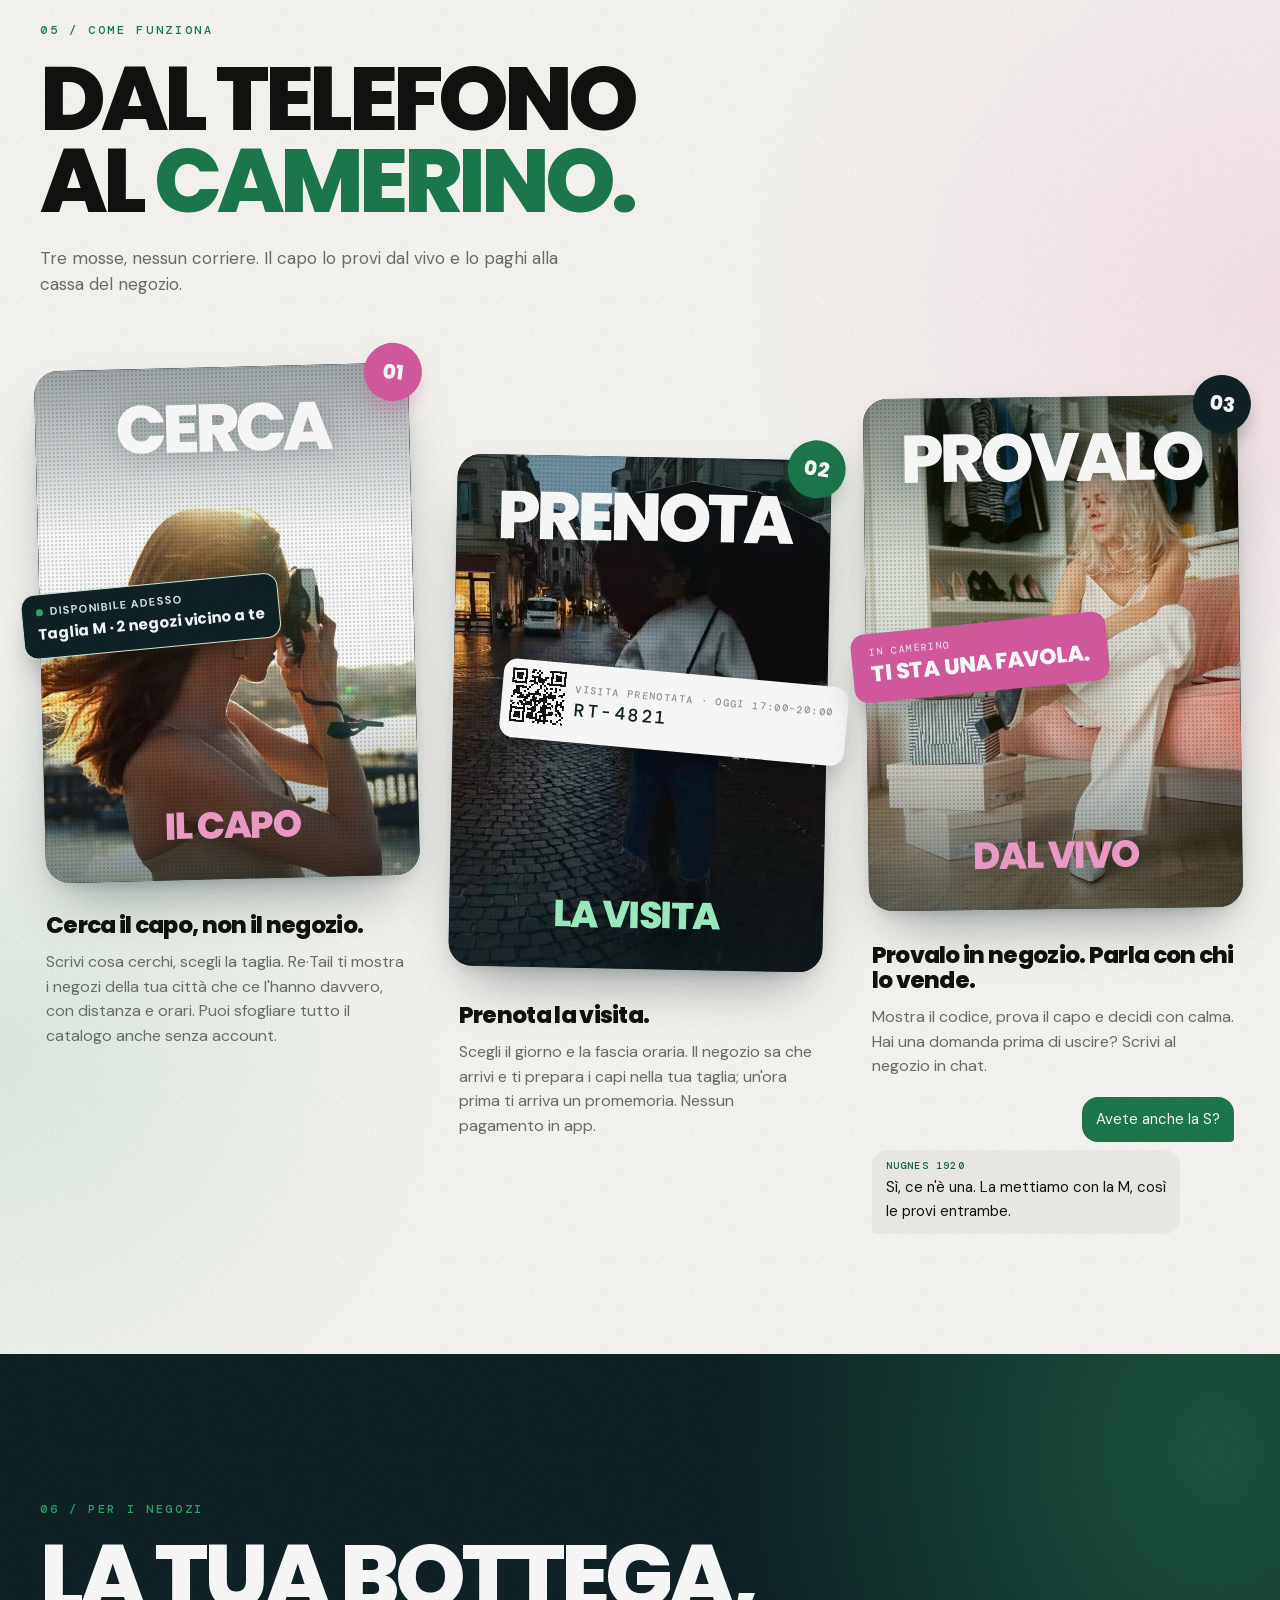
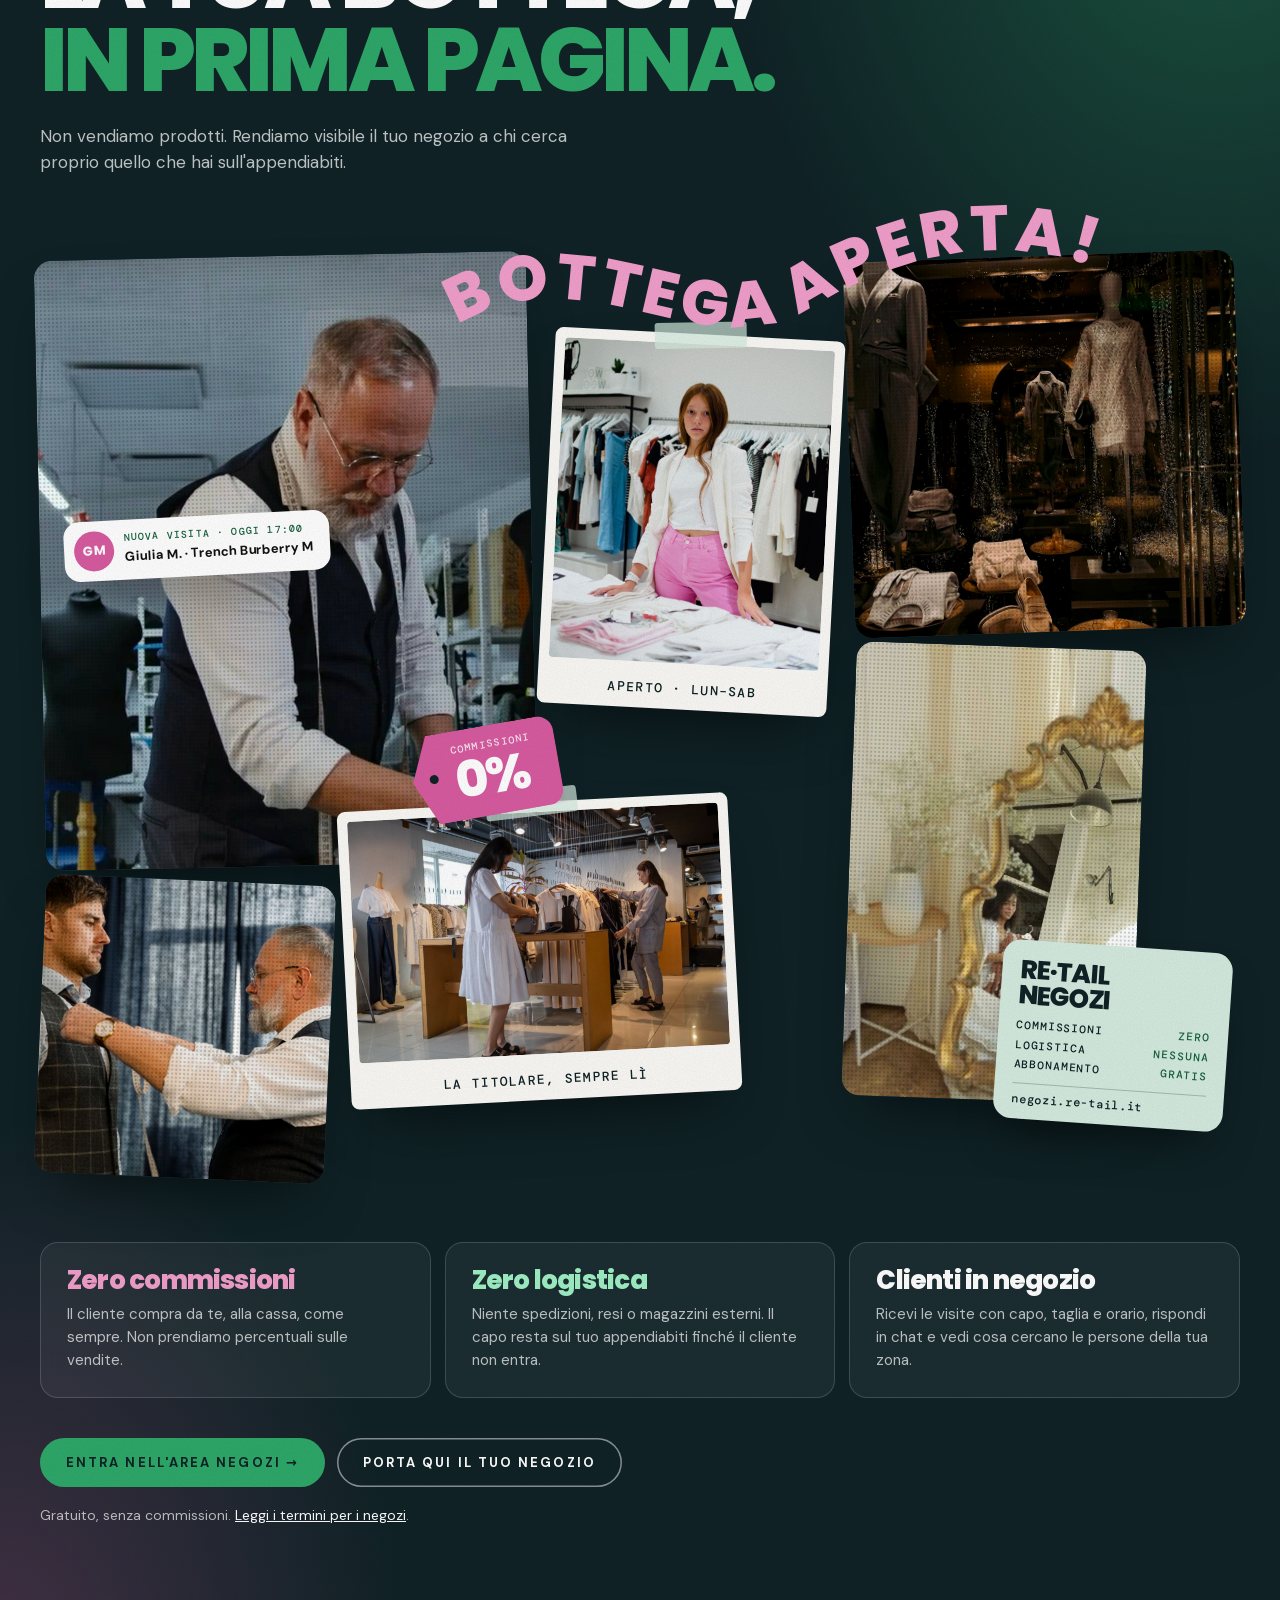
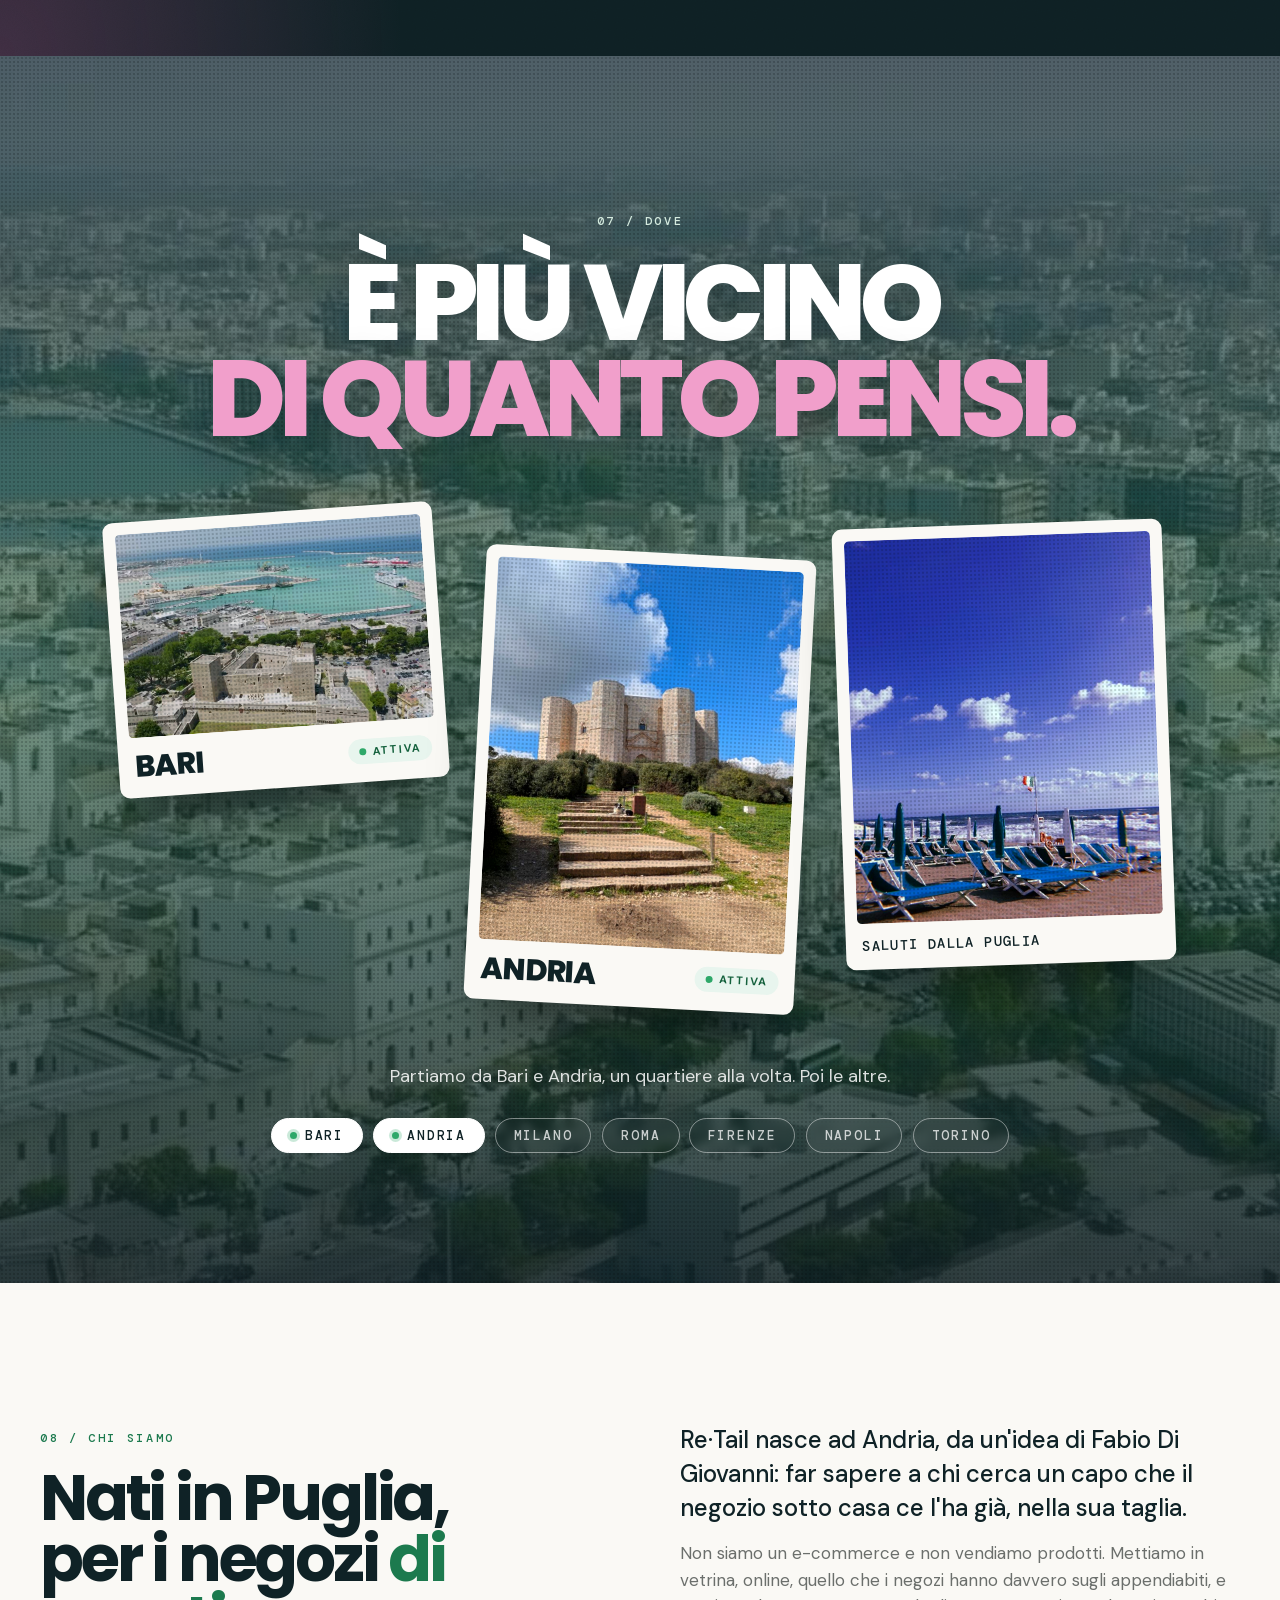
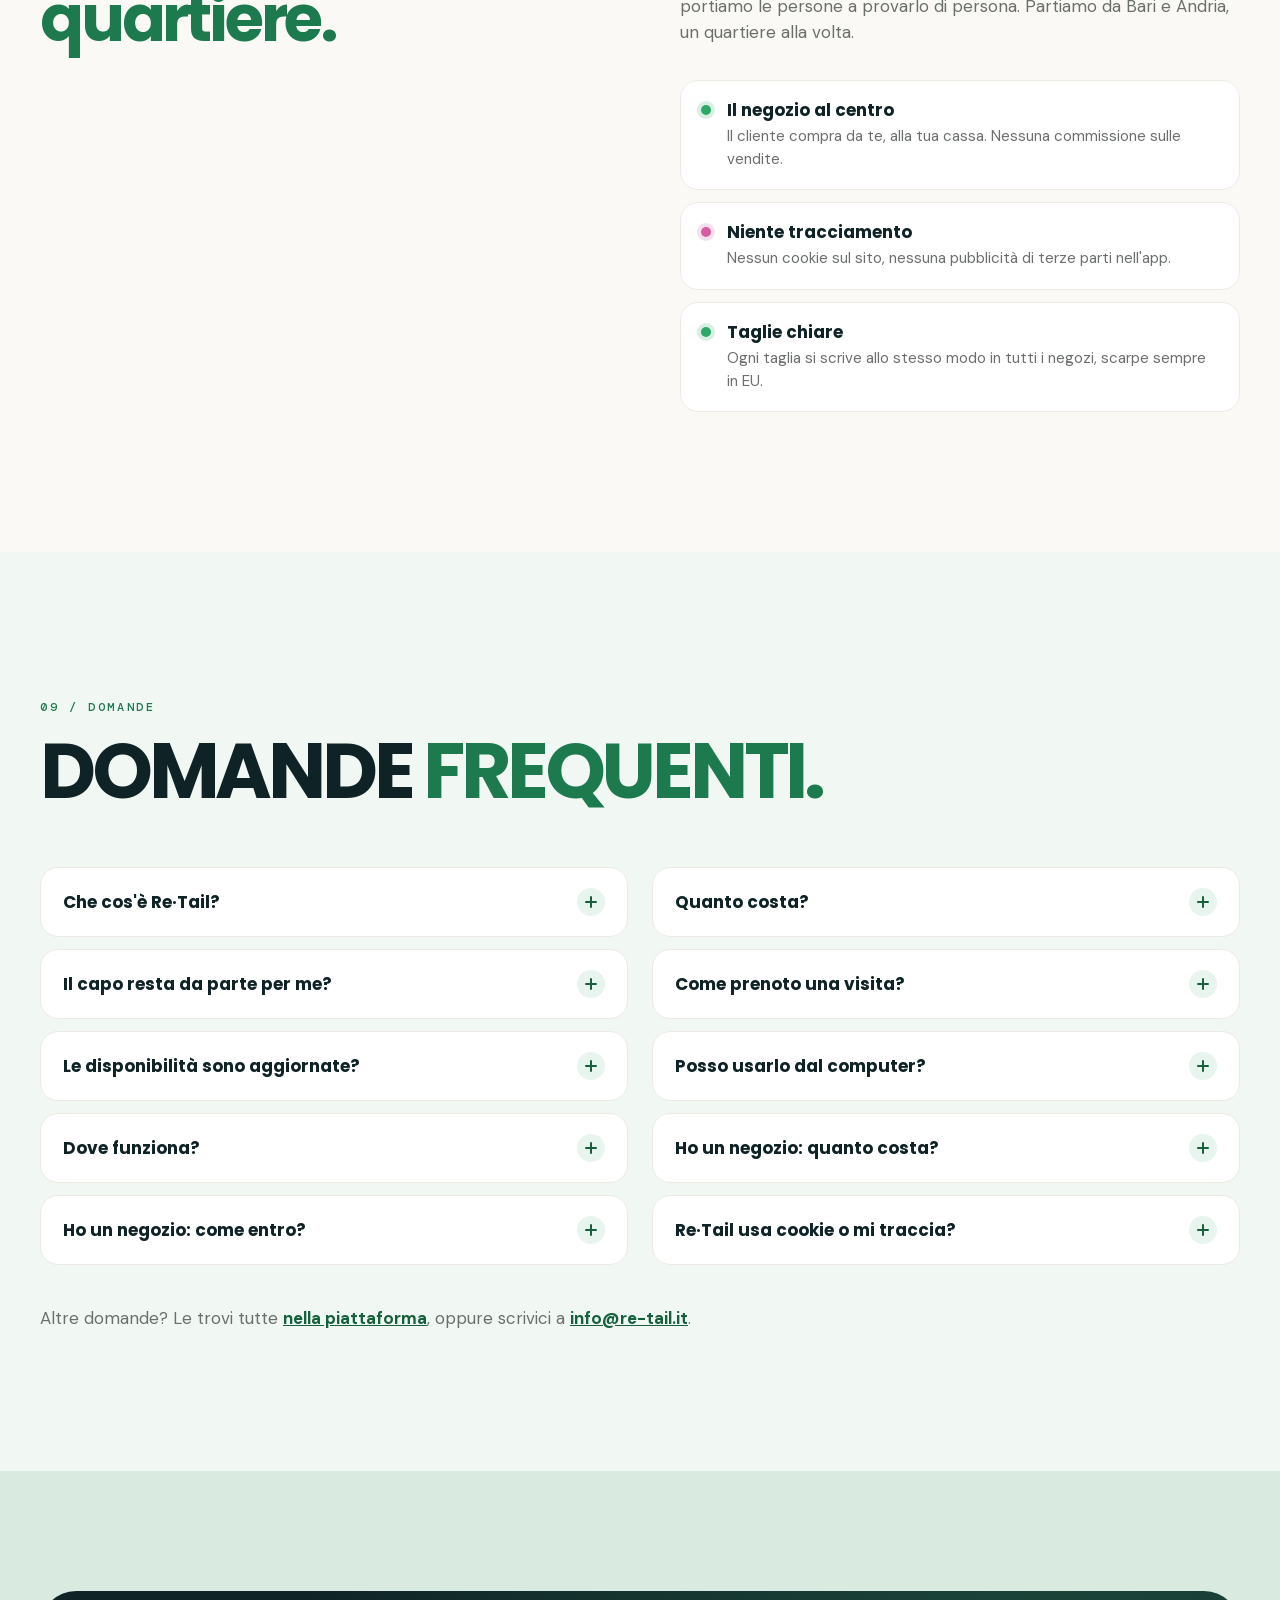
==== commit 11fad10c: "New logo everywhere on the site: the 3D "re." mark The text wordmark in the banner, bottom pill, foo" ====
--- a/index.html
+++ b/index.html
@@ -34,7 +34,7 @@
 <!-- TOP BAR: dark green banner with the site sections, the shop area and the login. -->
 <div class="navbar" id="navbar">
   <nav class="tb" aria-label="Sezioni del sito">
-    <a class="logo" href="#top" aria-label="Re·Tail, home">Re<span class="dot">·</span>Tail</a>
+    <a class="logo" href="#top" aria-label="Re·Tail, home"><img src="brand/re-logo-sticker-sm.webp" alt="Re·Tail" width="290" height="154"></a>
     <div class="tb-links" id="tbLinks">
       <div class="tb-nav">
         <a href="#top">Home</a>
@@ -58,7 +58,7 @@
 
 <nav class="pill" aria-label="Navigazione">
   <a class="lnk" href="#come-funziona">Come funziona</a>
-  <a class="logo" href="#top" aria-label="Re·Tail, torna all'inizio">Re<span class="dot">·</span>Tail</a>
+  <a class="logo" href="#top" aria-label="Re·Tail, torna all'inizio"><img src="brand/re-logo-sticker-sm.webp" alt="Re·Tail" width="290" height="154"></a>
   <a class="lnk" href="#negozi">Negozi</a>
 </nav>
 
@@ -338,7 +338,7 @@
 <footer>
   <div class="wrap">
     <div class="foot">
-      <div><span class="logo">Re<span class="dot">·</span>Tail</span><p class="tag">La moda locale, a portata di mano. Trova il capo nella tua taglia nei negozi vicino a te.</p></div>
+      <div><span class="logo"><img src="brand/re-logo-sticker.webp" alt="Re·Tail" width="772" height="396"></span><p class="tag">La moda locale, a portata di mano. Trova il capo nella tua taglia nei negozi vicino a te.</p></div>
       <div><h4>Re·Tail</h4><ul><li><a href="https://app.re-tail.it/">Apri la piattaforma</a></li><li><a href="https://negozi.re-tail.it/">Area negozi</a></li><li><a href="#come-funziona">Come funziona</a></li><li><a href="#chi-siamo">Chi siamo</a></li><li><a href="#domande">Domande frequenti</a></li><li><a href="mailto:info@re-tail.it">info@re-tail.it</a></li></ul></div>
       <div><h4>Legale</h4><ul><li><a href="privacy.html">Informativa privacy</a></li><li><a href="termini.html">Termini di servizio</a></li><li><a href="termini-negozi.html">Termini per i negozi</a></li></ul></div>
     </div>
--- a/styles.css
+++ b/styles.css
@@ -52,9 +52,10 @@
 .dot { color: var(--em400); }
 .wrap { width: min(1200px, 100% - 40px); margin: 0 auto; }
 
-/* Wordmark: Re·Tail in Poppins ExtraBold, like the app header */
-.logo { font: 800 20px/1 var(--display); letter-spacing: -0.02em; text-decoration: none; white-space: nowrap; }
-.logo .dot { margin: 0 0.02em; }
+/* Logo: the 3D "re." mark (brand/re-logo*.webp; the "sticker" files have a white rim for green and dark grounds) */
+a.logo, span.logo { display: inline-flex; align-items: center; text-decoration: none; line-height: 0; }
+a.logo img, span.logo img { display: block; height: 34px; width: auto; transition: transform .25s cubic-bezier(.2,.7,.2,1); }
+a.logo:hover img { transform: rotate(-4deg) scale(1.06); }
 
 /* Floating pill nav at the bottom */
 .pill {
@@ -74,7 +75,8 @@
 .pill a { text-decoration: none; }
 .pill .lnk { font: 500 11px/1 var(--mono); letter-spacing: 0.14em; text-transform: uppercase; padding: 12px 14px; border-radius: 999px; color: var(--text2); transition: background .2s, color .2s; }
 .pill .lnk:hover { background: var(--mint100); color: var(--em600); }
-.pill .logo { font-size: 17px; padding: 10px 16px; background: var(--pine); color: var(--white); border-radius: 999px; }
+.pill .logo { padding: 0 6px; }
+.pill .logo img { height: 36px; }
 
 .btn { display: inline-flex; align-items: center; padding: 14px 20px; background: var(--pine); color: var(--white); text-decoration: none; font: 700 12px/1 var(--body); letter-spacing: .14em; text-transform: uppercase; border-radius: 999px; transition: transform .3s var(--ease), background .2s; }
 .btn:hover { transform: translateY(-2px); background: var(--em600); }
@@ -429,7 +431,8 @@
 /* ---------- FOOTER ---------- */
 footer { background: var(--pine); color: var(--white); padding: 90px 0 120px; }
 .foot { display: grid; grid-template-columns: 2fr 1fr 1fr; gap: 40px; }
-.foot .logo { font-size: clamp(48px, calc(9 * var(--vw)), 120px); display: block; letter-spacing: -0.05em; }
+.foot .logo { display: block; }
+.foot .logo img { height: clamp(90px, calc(12 * var(--vw)), 170px); }
 .foot .tag { margin-top: 18px; color: rgba(255,255,255,.65); max-width: 360px; }
 .foot h4 { font: 500 11px/1 var(--mono); letter-spacing: .18em; text-transform: uppercase; color: var(--em400); margin: 0 0 18px; }
 .foot ul { list-style: none; padding: 0; margin: 0; display: grid; gap: 10px; }
@@ -444,6 +447,7 @@
 .doc-head p { margin-top: 20px; color: var(--text2); font: 400 13px/1.5 var(--mono); }
 .topbar { position: absolute; top: 0; left: 0; right: 0; padding: 26px 0; }
 .topbar .wrap { display: flex; justify-content: space-between; align-items: center; }
+.topbar .logo img { height: 46px; }
 .topbar a.back { font: 500 12px/1 var(--mono); letter-spacing: .14em; text-transform: uppercase; text-decoration: none; color: var(--em600); }
 .doc { padding: 70px 0 140px; }
 .doc .wrap { display: grid; grid-template-columns: 240px 1fr; gap: 60px; }
@@ -521,7 +525,7 @@
 html { scroll-padding-top: var(--bar); }
 .navbar { position: fixed; top: 0; left: 0; right: 0; z-index: 60; color: var(--white); }
 .tb { height: var(--bar); display: flex; align-items: center; gap: 24px; padding: 0 max(20px, calc(3 * var(--vw))); background: var(--em600); box-shadow: 0 1px 0 rgba(255, 255, 255, .06), 0 8px 24px rgba(15, 34, 38, .14); }
-.tb .logo { font-size: 26px; color: var(--white); }
+.tb .logo img { height: 50px; }
 .tb .dot { color: #9FF0C4; }
 .tb-links { flex: 1; display: flex; align-items: center; gap: 24px; min-width: 0; }
 .tb-nav { display: flex; align-items: center; gap: 2px; margin: 0 auto; }
@@ -556,7 +560,7 @@
 }
 @media (max-width: 1280px) {
   :root { --bar: 64px; }
-  .tb .logo { font-size: 23px; }
+  .tb .logo img { height: 44px; }
   .tb-menu { display: block; }
   .tb-links { display: none; position: absolute; top: 100%; left: 0; right: 0; flex-direction: column; align-items: stretch; gap: 14px; padding: 10px 16px 18px; background: var(--em600); box-shadow: 0 18px 30px rgba(15, 34, 38, .22); max-height: calc(calc(100 * var(--vh)) - var(--bar)); overflow-y: auto; }
   .tb-links.open { display: flex; }
@@ -899,3 +903,4 @@
 @media (prefers-reduced-motion: reduce) {
   .pp-marq > div { animation: none; }
 }
+@media (prefers-reduced-motion: reduce) { a.logo img { transition: none; } a.logo:hover img { transform: none; } }
